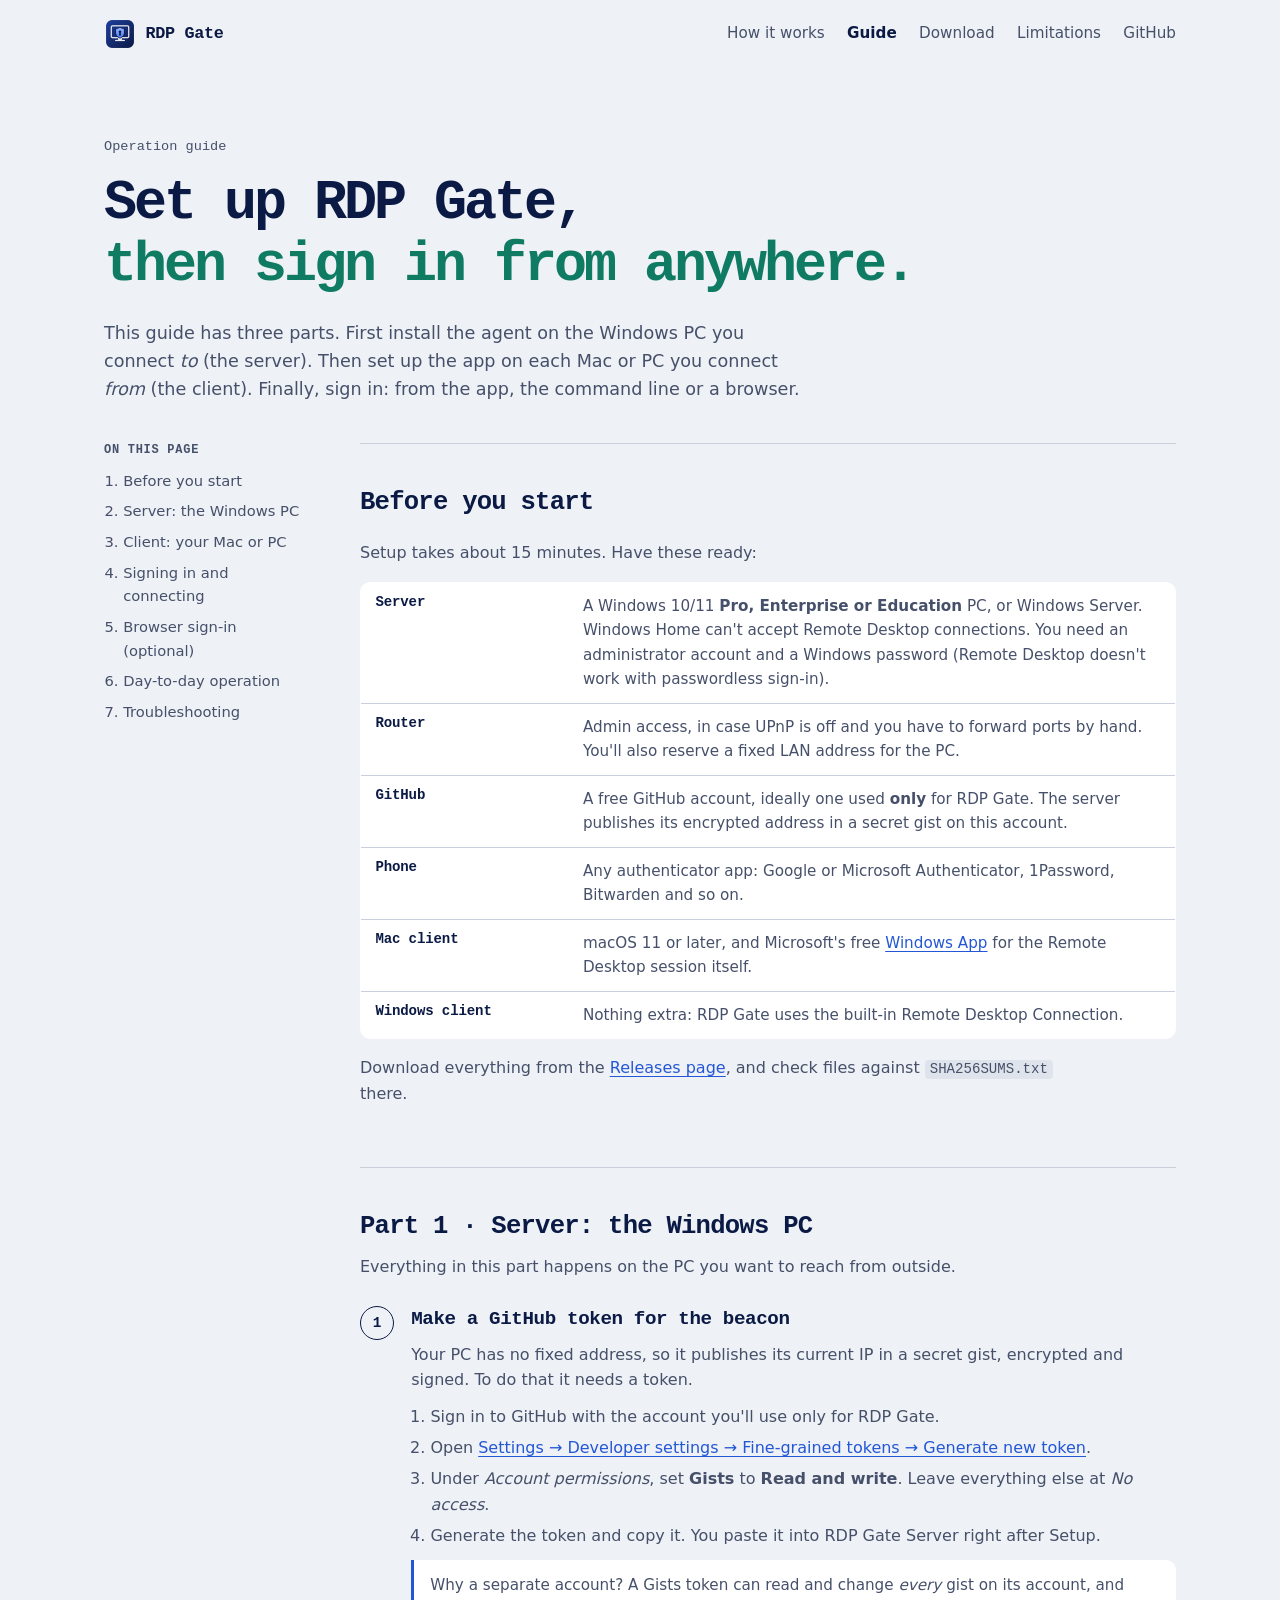
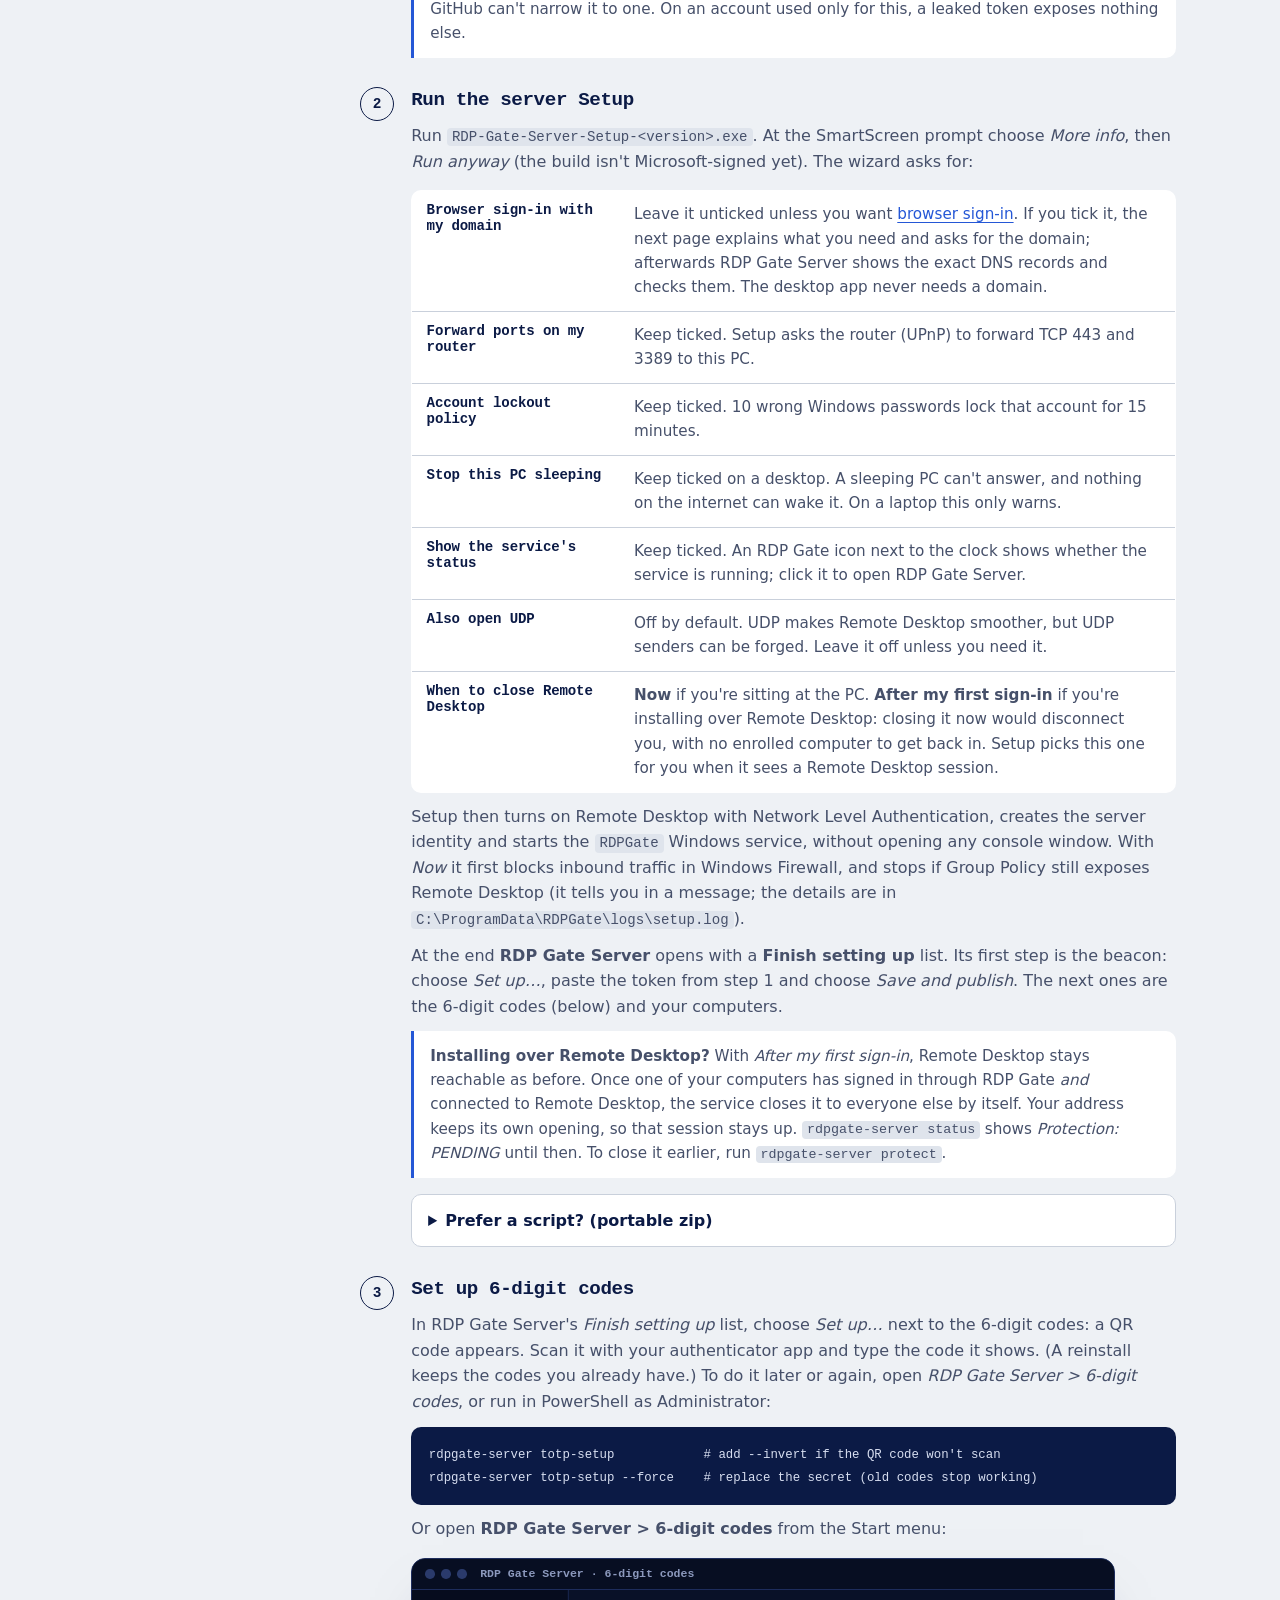
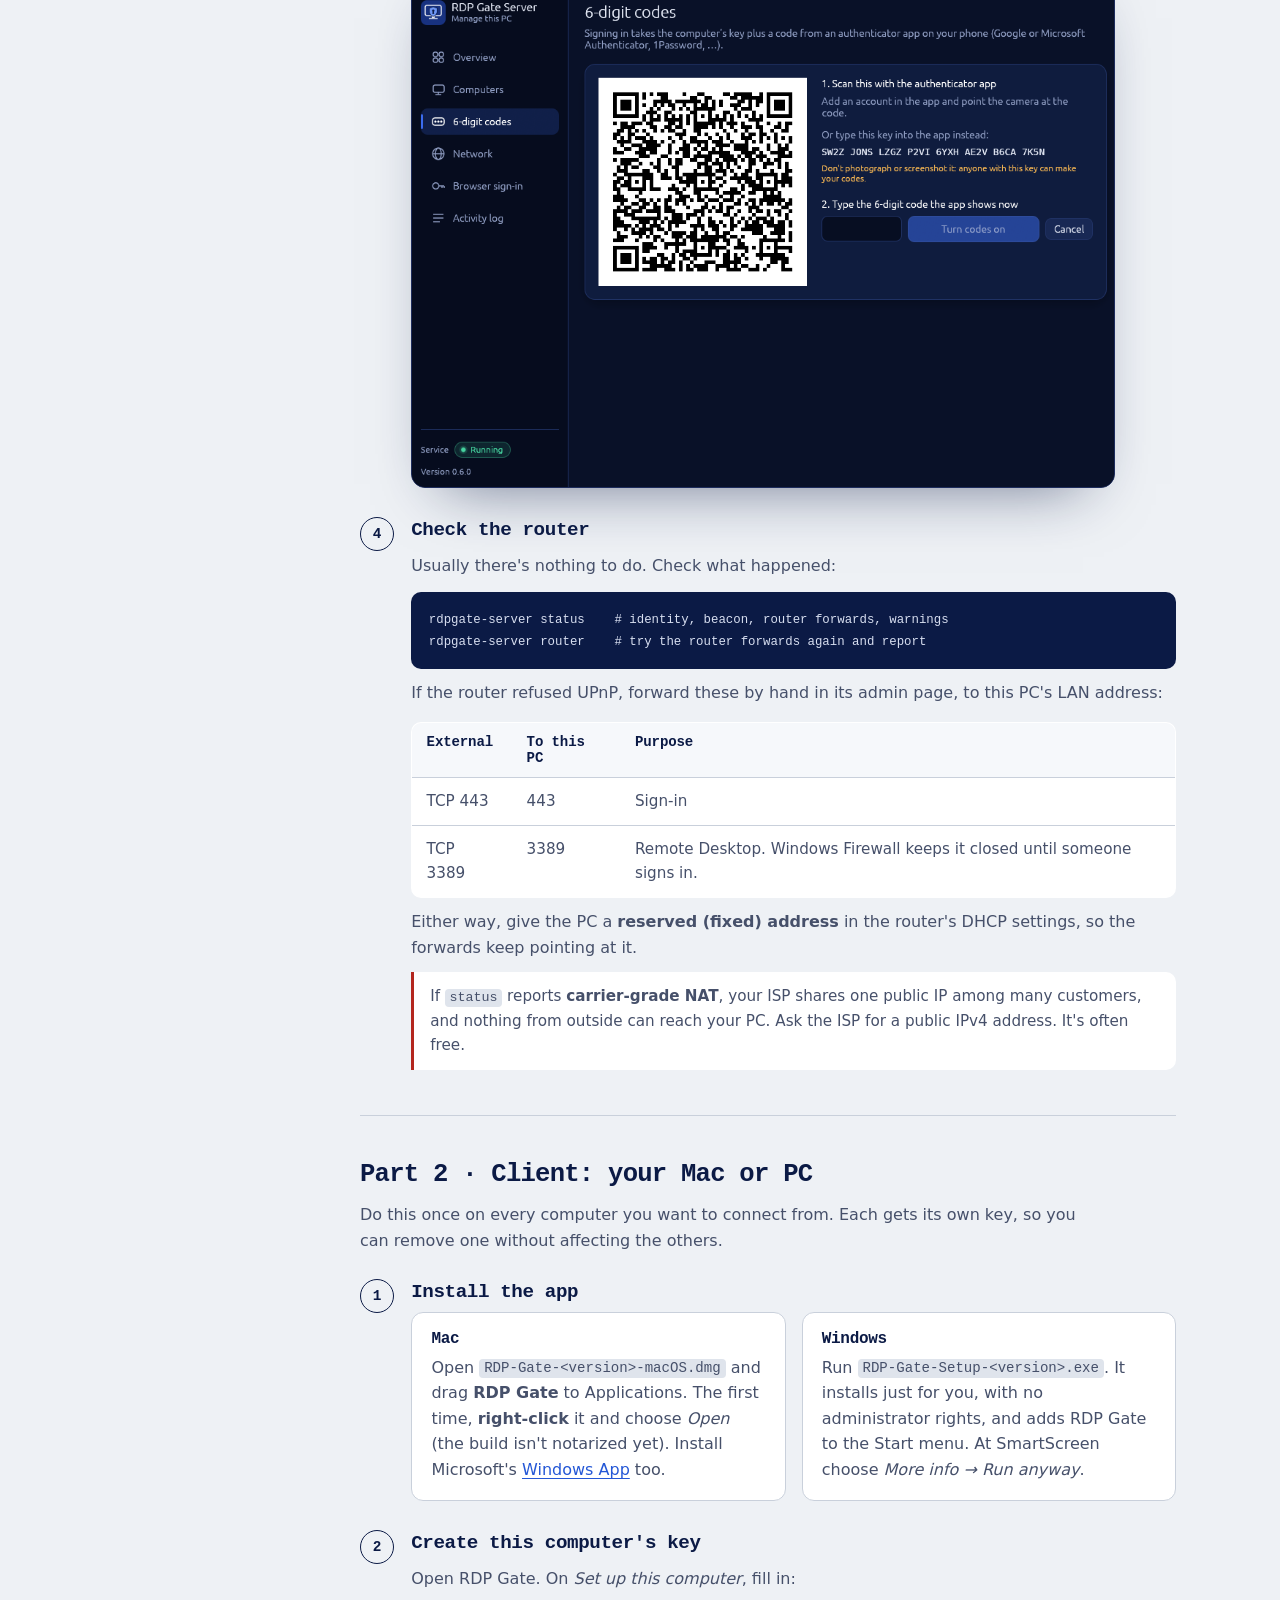
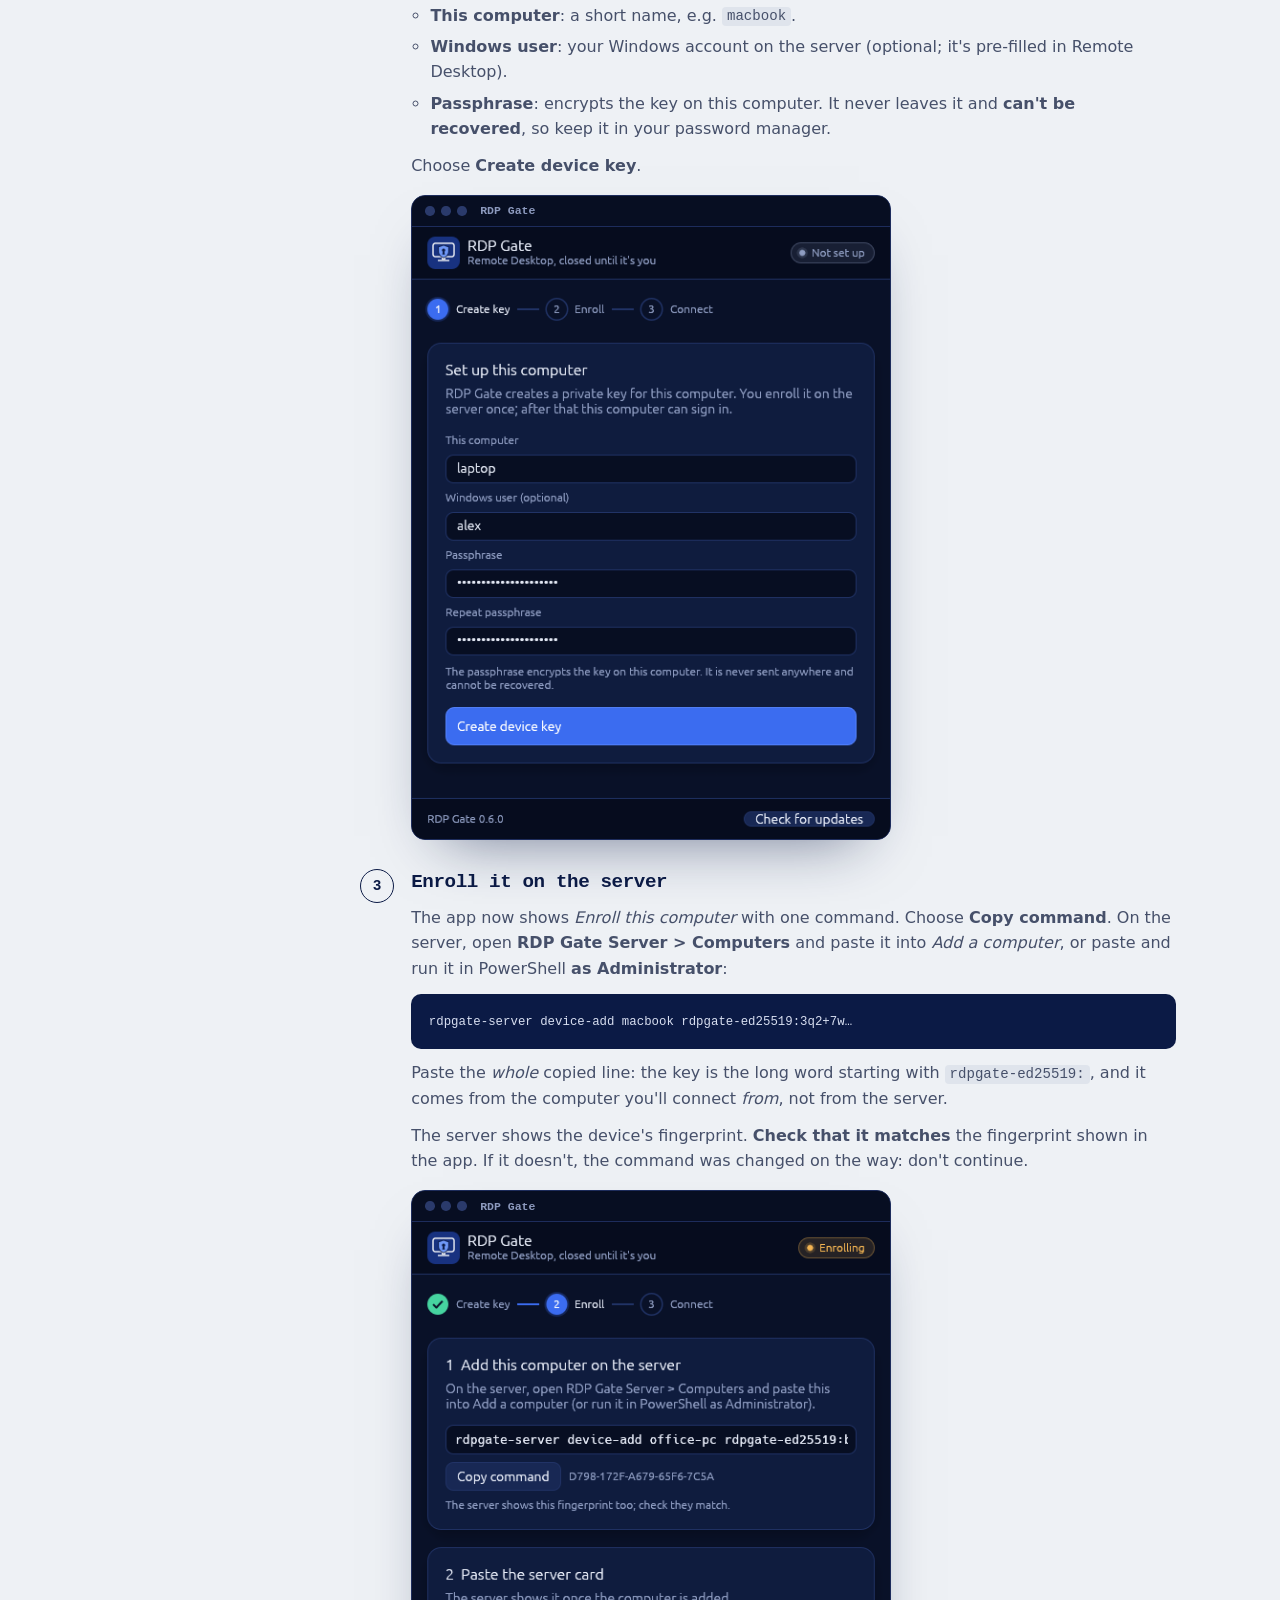
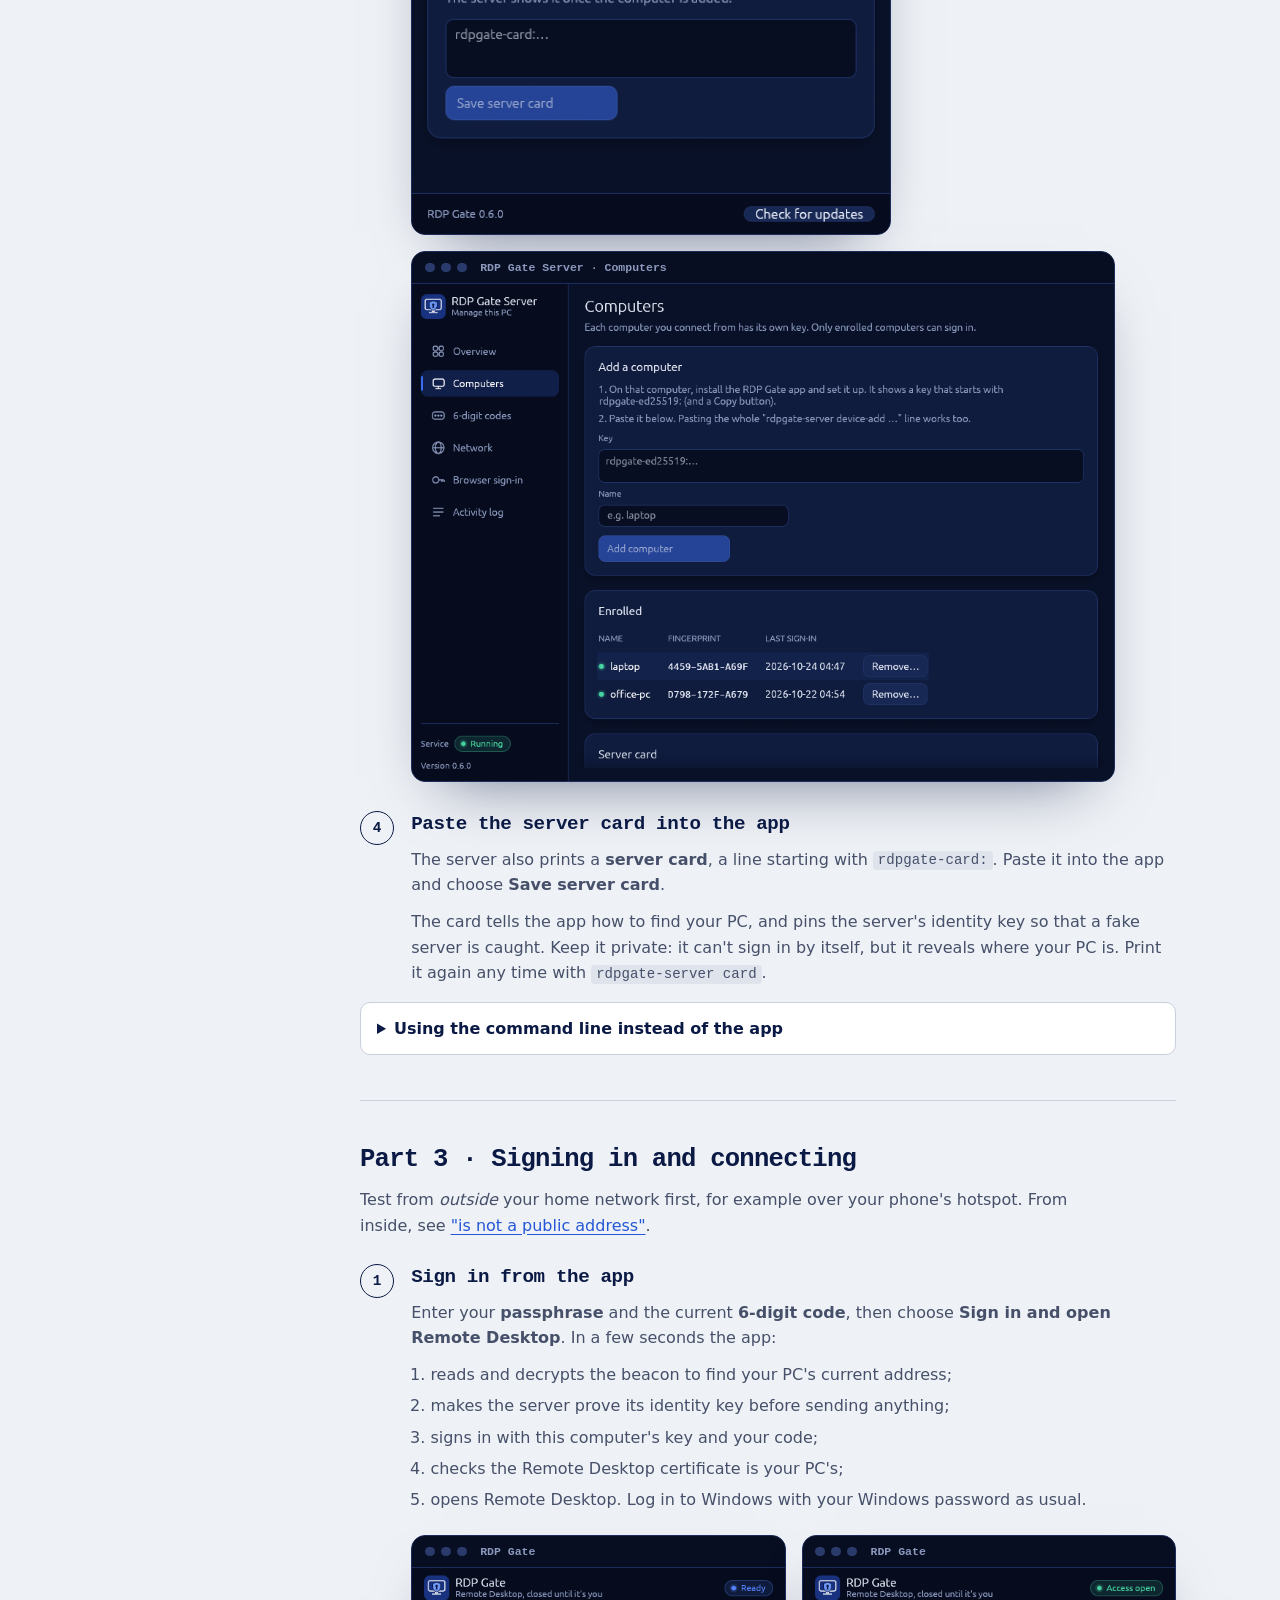
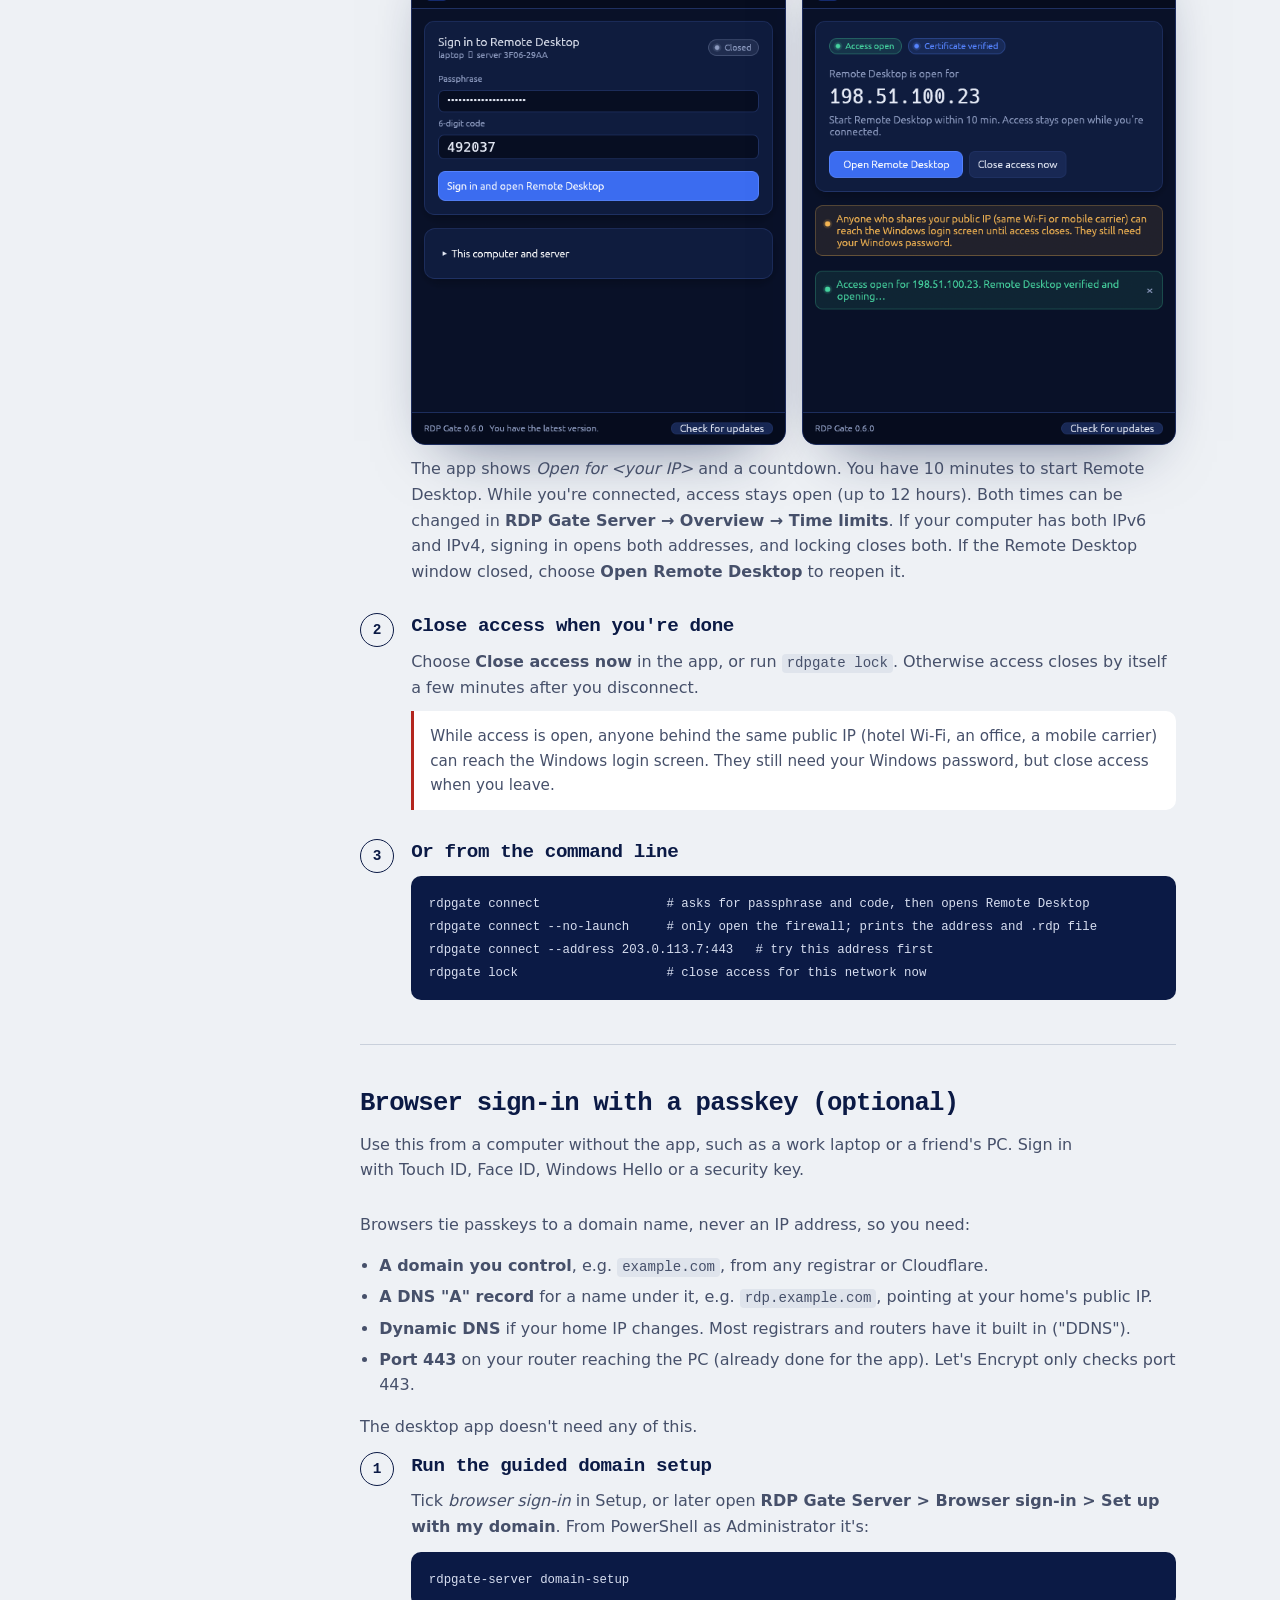
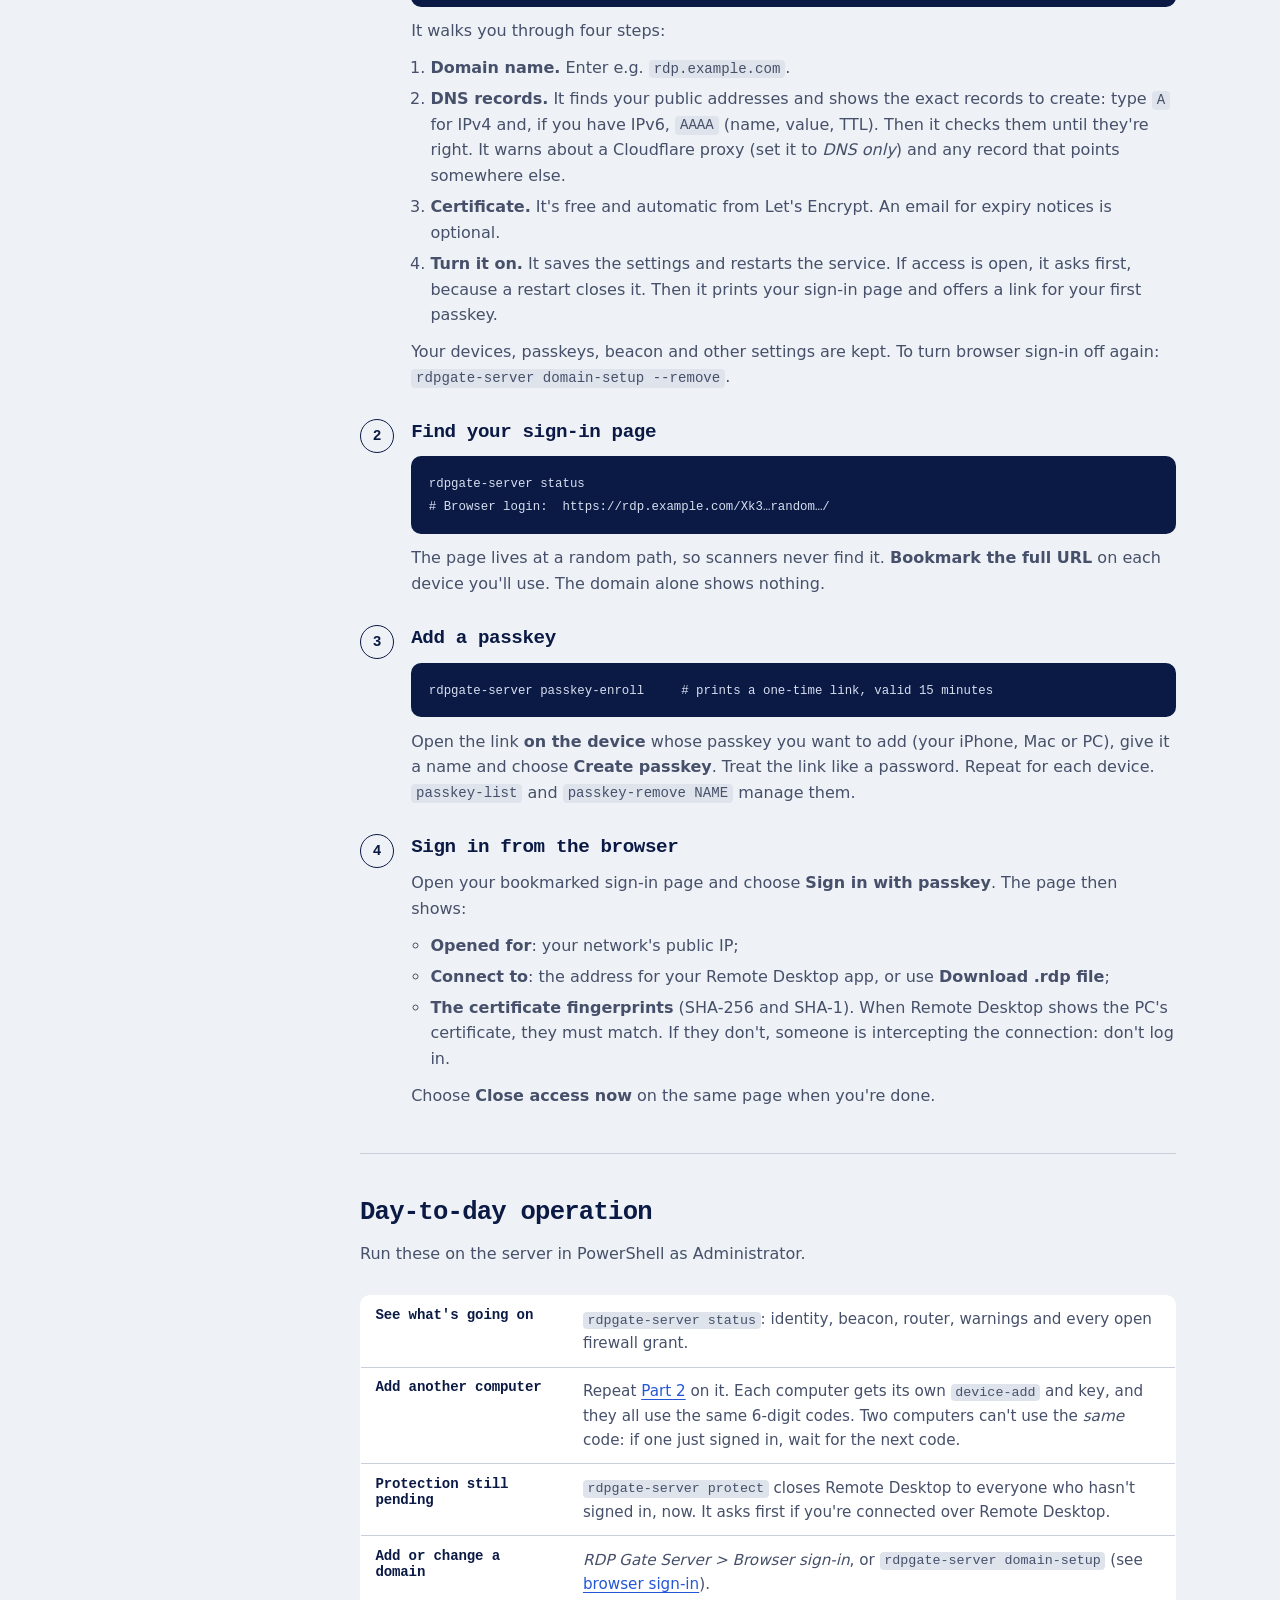
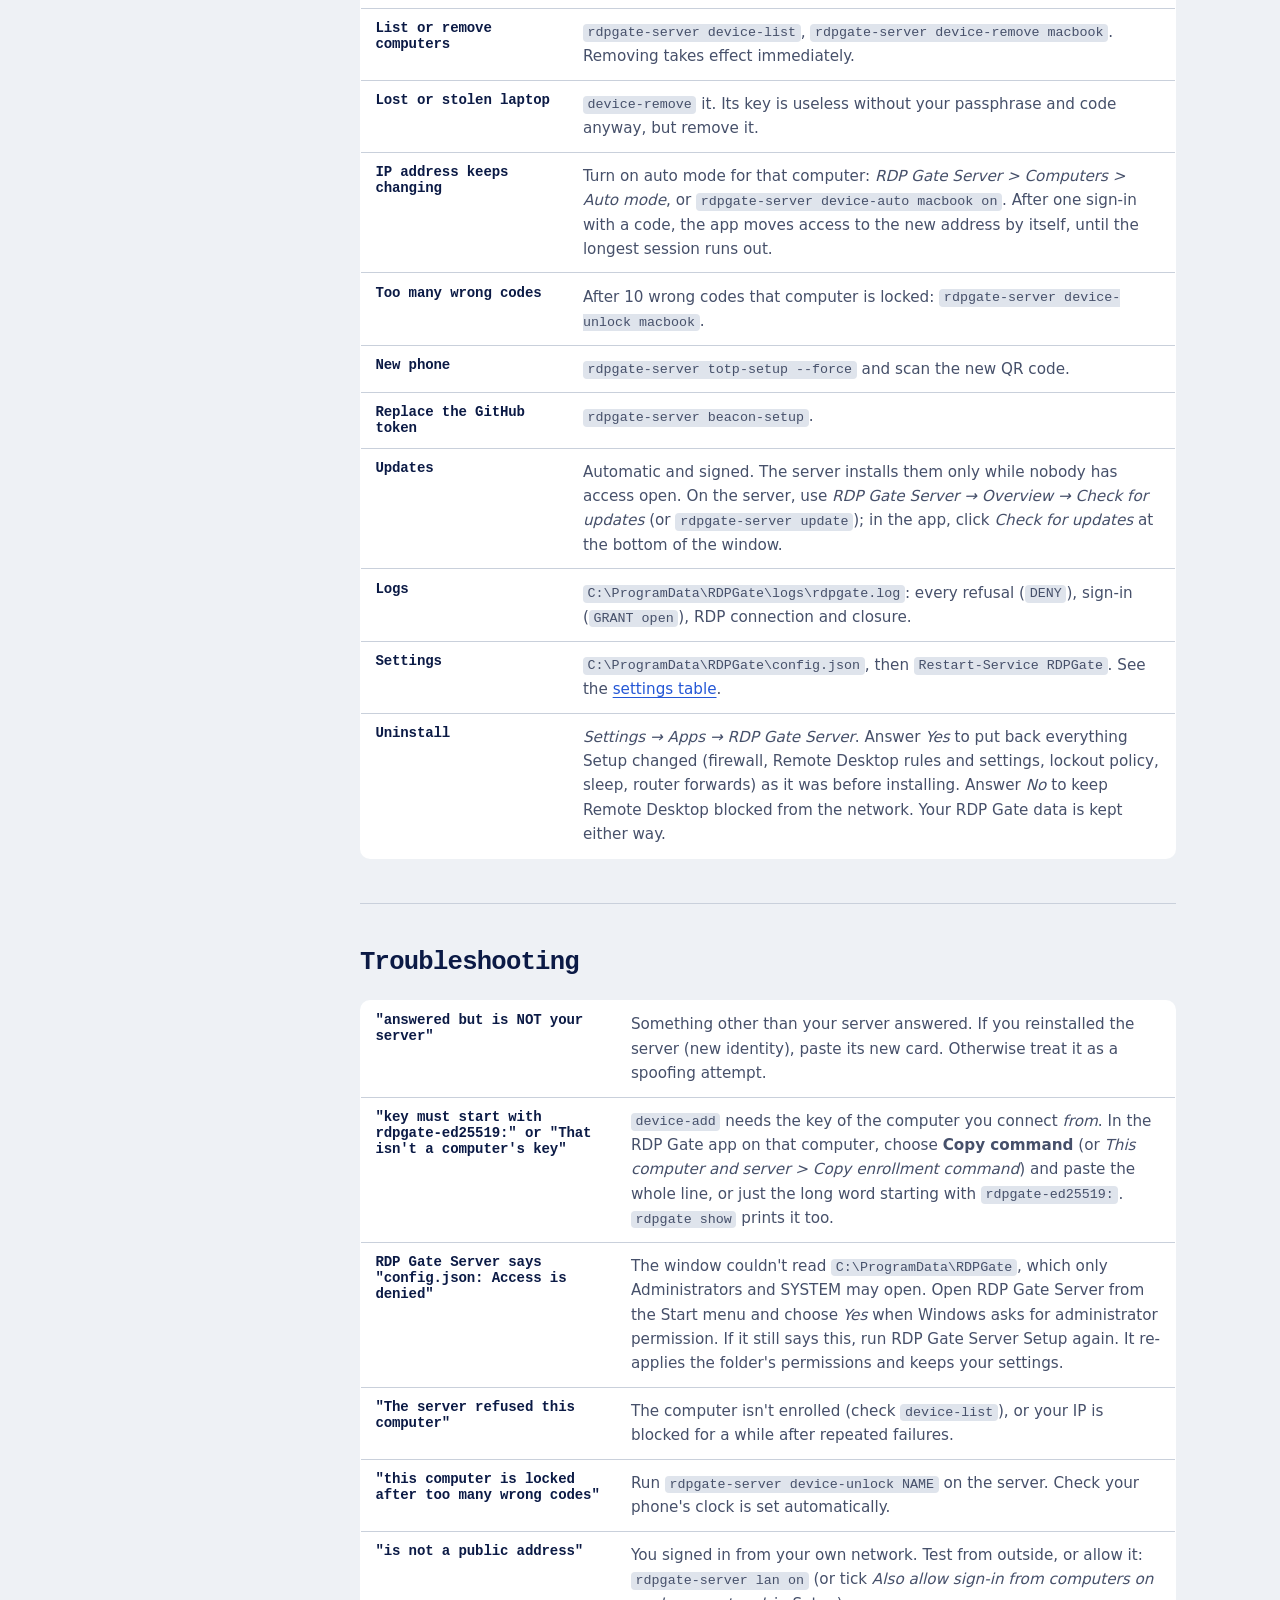
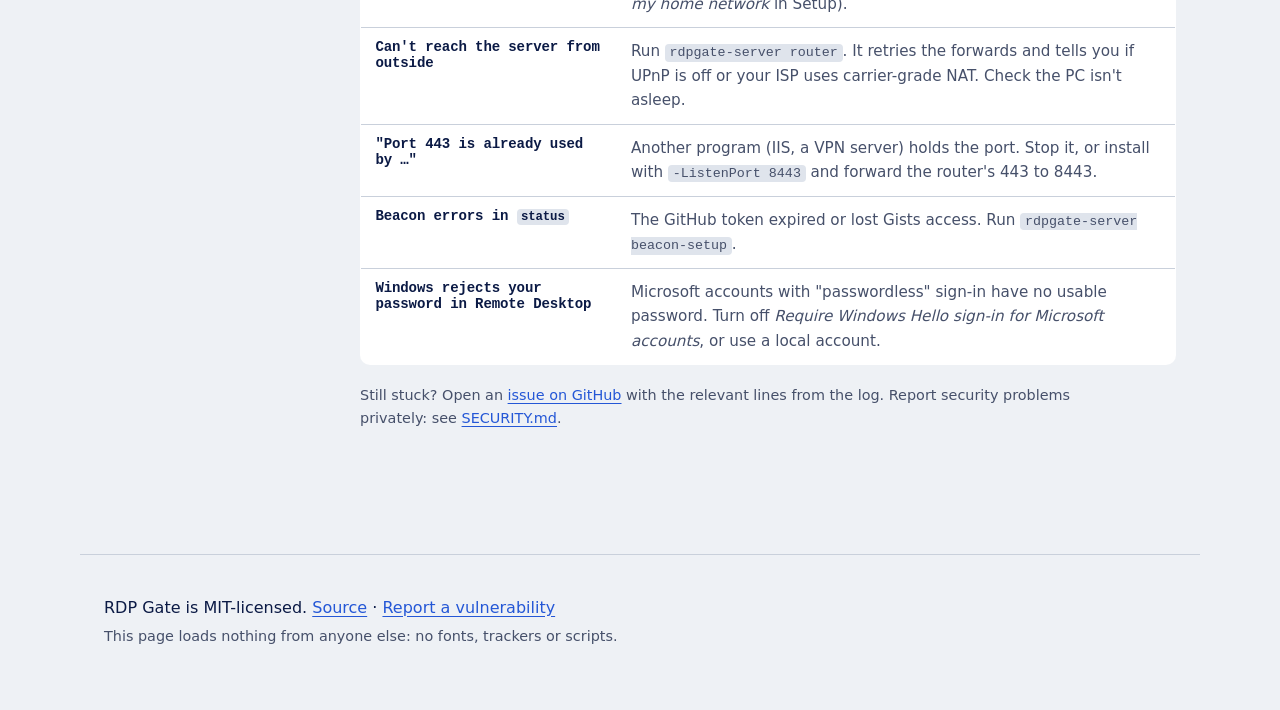
==== docs/guide.html @ 0b17ecdc "Auto mode: access follows a computer's IP changes without a new code Turned on per computer from the" ====
<!doctype html>
<html lang="en">
<head>
<meta charset="utf-8">
<meta name="viewport" content="width=device-width, initial-scale=1">
<title>Operation guide · RDP Gate</title>
<meta name="description" content="Step-by-step guide to RDP Gate: install the server on your Windows PC, set up the Mac or Windows app, and sign in from the app, the command line or a browser.">
<meta name="referrer" content="no-referrer">
<link rel="icon" type="image/png" href="assets/favicon.png">
<link rel="stylesheet" href="site.css">
</head>
<body>

<header class="bar">
  <a class="brand" href="./"><img src="assets/logo.png" alt="" width="32" height="32"><span>RDP Gate</span></a>
  <nav aria-label="Primary">
    <a href="./#how">How it works</a>
    <a href="guide.html" aria-current="page">Guide</a>
    <a href="./#download">Download</a>
    <a href="./#limits">Limitations</a>
    <a href="https://github.com/parthh37/rdpgate">GitHub</a>
  </nav>
</header>

<main class="guide">

<section class="guide-head">
  <p class="kicker">Operation guide</p>
  <h1>Set up RDP Gate,<br><span>then sign in from anywhere.</span></h1>
  <p class="lede">This guide has three parts. First install the agent on the Windows PC you connect <em>to</em> (the server). Then set up the app on each Mac or PC you connect <em>from</em> (the client). Finally, sign in: from the app, the command line or a browser.</p>
</section>

<div class="guide-layout">

<nav class="toc" aria-label="On this page">
  <p>On this page</p>
  <ol>
    <li><a href="#before">Before you start</a></li>
    <li><a href="#server">Server: the Windows PC</a></li>
    <li><a href="#client">Client: your Mac or PC</a></li>
    <li><a href="#access">Signing in and connecting</a></li>
    <li><a href="#browser">Browser sign-in (optional)</a></li>
    <li><a href="#operate">Day-to-day operation</a></li>
    <li><a href="#trouble">Troubleshooting</a></li>
  </ol>
</nav>

<div class="guide-body">

<!-- ================================================================== -->
<section id="before">
  <h2>Before you start</h2>
  <p>Setup takes about 15 minutes. Have these ready:</p>
  <table class="spec">
    <tr><th>Server</th><td>A Windows 10/11 <strong>Pro, Enterprise or Education</strong> PC, or Windows Server. Windows Home can't accept Remote Desktop connections. You need an administrator account and a Windows password (Remote Desktop doesn't work with passwordless sign-in).</td></tr>
    <tr><th>Router</th><td>Admin access, in case UPnP is off and you have to forward ports by hand. You'll also reserve a fixed LAN address for the PC.</td></tr>
    <tr><th>GitHub</th><td>A free GitHub account, ideally one used <strong>only</strong> for RDP Gate. The server publishes its encrypted address in a secret gist on this account.</td></tr>
    <tr><th>Phone</th><td>Any authenticator app: Google or Microsoft Authenticator, 1Password, Bitwarden and so on.</td></tr>
    <tr><th>Mac client</th><td>macOS 11 or later, and Microsoft's free <a href="https://apps.apple.com/app/windows-app/id1295203466">Windows App</a> for the Remote Desktop session itself.</td></tr>
    <tr><th>Windows client</th><td>Nothing extra: RDP Gate uses the built-in Remote Desktop Connection.</td></tr>
  </table>
  <p>Download everything from the <a href="https://github.com/parthh37/rdpgate/releases">Releases page</a>, and check files against <code>SHA256SUMS.txt</code> there.</p>
</section>

<!-- ================================================================== -->
<section id="server">
  <h2>Part 1 · Server: the Windows PC</h2>
  <p class="section-lede">Everything in this part happens on the PC you want to reach from outside.</p>

  <ol class="setup">
    <li id="token">
      <h3>Make a GitHub token for the beacon</h3>
      <p>Your PC has no fixed address, so it publishes its current IP in a secret gist, encrypted and signed. To do that it needs a token.</p>
      <ol class="sub">
        <li>Sign in to GitHub with the account you'll use only for RDP Gate.</li>
        <li>Open <a href="https://github.com/settings/personal-access-tokens/new">Settings → Developer settings → Fine-grained tokens → Generate new token</a>.</li>
        <li>Under <em>Account permissions</em>, set <strong>Gists</strong> to <strong>Read and write</strong>. Leave everything else at <em>No access</em>.</li>
        <li>Generate the token and copy it. You paste it into RDP Gate Server right after Setup.</li>
      </ol>
      <p class="note">Why a separate account? A Gists token can read and change <em>every</em> gist on its account, and GitHub can't narrow it to one. On an account used only for this, a leaked token exposes nothing else.</p>
    </li>

    <li id="install">
      <h3>Run the server Setup</h3>
      <p>Run <code>RDP-Gate-Server-Setup-&lt;version&gt;.exe</code>. At the SmartScreen prompt choose <em>More info</em>, then <em>Run anyway</em> (the build isn't Microsoft-signed yet). The wizard asks for:</p>
      <table class="spec">
        <tr><th>Browser sign-in with my domain</th><td>Leave it unticked unless you want <a href="#browser">browser sign-in</a>. If you tick it, the next page explains what you need and asks for the domain; afterwards RDP Gate Server shows the exact DNS records and checks them. The desktop app never needs a domain.</td></tr>
        <tr><th>Forward ports on my router</th><td>Keep ticked. Setup asks the router (UPnP) to forward TCP 443 and 3389 to this PC.</td></tr>
        <tr><th>Account lockout policy</th><td>Keep ticked. 10 wrong Windows passwords lock that account for 15 minutes.</td></tr>
        <tr><th>Stop this PC sleeping</th><td>Keep ticked on a desktop. A sleeping PC can't answer, and nothing on the internet can wake it. On a laptop this only warns.</td></tr>
        <tr><th>Show the service's status</th><td>Keep ticked. An RDP Gate icon next to the clock shows whether the service is running; click it to open RDP Gate Server.</td></tr>
        <tr><th>Also open UDP</th><td>Off by default. UDP makes Remote Desktop smoother, but UDP senders can be forged. Leave it off unless you need it.</td></tr>
        <tr><th>When to close Remote Desktop</th><td><strong>Now</strong> if you're sitting at the PC. <strong>After my first sign-in</strong> if you're installing over Remote Desktop: closing it now would disconnect you, with no enrolled computer to get back in. Setup picks this one for you when it sees a Remote Desktop session.</td></tr>
      </table>
      <p>Setup then turns on Remote Desktop with Network Level Authentication, creates the server identity and starts the <code>RDPGate</code> Windows service, without opening any console window. With <em>Now</em> it first blocks inbound traffic in Windows Firewall, and stops if Group Policy still exposes Remote Desktop (it tells you in a message; the details are in <code>C:\ProgramData\RDPGate\logs\setup.log</code>).</p>
      <p>At the end <strong>RDP Gate Server</strong> opens with a <strong>Finish setting up</strong> list. Its first step is the beacon: choose <em>Set up…</em>, paste the token from step 1 and choose <em>Save and publish</em>. The next ones are the 6-digit codes (below) and your computers.</p>
      <p class="note"><strong>Installing over Remote Desktop?</strong> With <em>After my first sign-in</em>, Remote Desktop stays reachable as before. Once one of your computers has signed in through RDP Gate <em>and</em> connected to Remote Desktop, the service closes it to everyone else by itself. Your address keeps its own opening, so that session stays up. <code>rdpgate-server status</code> shows <em>Protection: PENDING</em> until then. To close it earlier, run <code>rdpgate-server protect</code>.</p>
      <details class="more">
        <summary>Prefer a script? (portable zip)</summary>
        <p>Unzip <code>RDP-Gate-&lt;version&gt;-Windows-Server.zip</code>, open PowerShell <strong>as Administrator</strong> in that folder and run:</p>
        <pre><code>Set-ExecutionPolicy -Scope Process Bypass
.\install-server.ps1</code></pre>
        <p>Switches: <code>-Protect Now|AfterSignIn</code> (default: <code>AfterSignIn</code> inside a Remote Desktop session, otherwise <code>Now</code>), <code>-DomainSetup</code> or <code>-PublicHost rdp.example.com</code>, <code>-AllowUdp</code>, <code>-Lan On|Off</code>, <code>-SkipLockout</code>, <code>-SkipSleep</code>, <code>-NoBeacon</code>, <code>-NoTotp</code>, <code>-RdpPublicPort 53389</code>, <code>-ListenPort 8443</code>.</p>
      </details>
    </li>

    <li id="totp">
      <h3>Set up 6-digit codes</h3>
      <p>In RDP Gate Server's <em>Finish setting up</em> list, choose <em>Set up…</em> next to the 6-digit codes: a QR code appears. Scan it with your authenticator app and type the code it shows. (A reinstall keeps the codes you already have.) To do it later or again, open <em>RDP Gate Server &gt; 6-digit codes</em>, or run in PowerShell as Administrator:</p>
      <pre><code>rdpgate-server totp-setup            # add --invert if the QR code won't scan
rdpgate-server totp-setup --force    # replace the secret (old codes stop working)</code></pre>
      <p>Or open <strong>RDP Gate Server &gt; 6-digit codes</strong> from the Start menu:</p>
      <figure class="window wide">
        <div class="chrome"><span></span><span></span><span></span><b>RDP Gate Server · 6-digit codes</b></div>
        <a href="assets/screenshots/server-codes.png"><img src="assets/screenshots/server-codes.png" width="960" height="680" loading="lazy" alt="The 6-digit codes page with a sample QR code"></a>
      </figure>
    </li>

    <li id="router">
      <h3>Check the router</h3>
      <p>Usually there's nothing to do. Check what happened:</p>
      <pre><code>rdpgate-server status    # identity, beacon, router forwards, warnings
rdpgate-server router    # try the router forwards again and report</code></pre>
      <p>If the router refused UPnP, forward these by hand in its admin page, to this PC's LAN address:</p>
      <table class="spec ports">
        <tr><th scope="col">External</th><th scope="col">To this PC</th><th scope="col">Purpose</th></tr>
        <tr><td>TCP 443</td><td>443</td><td>Sign-in</td></tr>
        <tr><td>TCP 3389</td><td>3389</td><td>Remote Desktop. Windows Firewall keeps it closed until someone signs in.</td></tr>
      </table>
      <p>Either way, give the PC a <strong>reserved (fixed) address</strong> in the router's DHCP settings, so the forwards keep pointing at it.</p>
      <p class="note warn">If <code>status</code> reports <strong>carrier-grade NAT</strong>, your ISP shares one public IP among many customers, and nothing from outside can reach your PC. Ask the ISP for a public IPv4 address. It's often free.</p>
    </li>
  </ol>
</section>

<!-- ================================================================== -->
<section id="client">
  <h2>Part 2 · Client: your Mac or PC</h2>
  <p class="section-lede">Do this once on every computer you want to connect from. Each gets its own key, so you can remove one without affecting the others.</p>

  <ol class="setup">
    <li id="client-install">
      <h3>Install the app</h3>
      <div class="ways tight">
        <article>
          <h4>Mac</h4>
          <p>Open <code>RDP-Gate-&lt;version&gt;-macOS.dmg</code> and drag <strong>RDP Gate</strong> to Applications. The first time, <strong>right-click</strong> it and choose <em>Open</em> (the build isn't notarized yet). Install Microsoft's <a href="https://apps.apple.com/app/windows-app/id1295203466">Windows App</a> too.</p>
        </article>
        <article>
          <h4>Windows</h4>
          <p>Run <code>RDP-Gate-Setup-&lt;version&gt;.exe</code>. It installs just for you, with no administrator rights, and adds RDP Gate to the Start menu. At SmartScreen choose <em>More info → Run anyway</em>.</p>
        </article>
      </div>
    </li>

    <li id="device-key">
      <h3>Create this computer's key</h3>
      <p>Open RDP Gate. On <em>Set up this computer</em>, fill in:</p>
      <ul class="plain">
        <li><strong>This computer</strong>: a short name, e.g. <code>macbook</code>.</li>
        <li><strong>Windows user</strong>: your Windows account on the server (optional; it's pre-filled in Remote Desktop).</li>
        <li><strong>Passphrase</strong>: encrypts the key on this computer. It never leaves it and <strong>can't be recovered</strong>, so keep it in your password manager.</li>
      </ul>
      <p>Choose <strong>Create device key</strong>.</p>
      <figure class="window">
        <div class="chrome"><span></span><span></span><span></span><b>RDP Gate</b></div>
        <a href="assets/screenshots/app-setup.png"><img src="assets/screenshots/app-setup.png" width="500" height="640" loading="lazy" alt="The Set up this computer screen of the RDP Gate app"></a>
      </figure>
    </li>

    <li id="enroll">
      <h3>Enroll it on the server</h3>
      <p>The app now shows <em>Enroll this computer</em> with one command. Choose <strong>Copy command</strong>. On the server, open <strong>RDP Gate Server &gt; Computers</strong> and paste it into <em>Add a computer</em>, or paste and run it in PowerShell <strong>as Administrator</strong>:</p>
      <pre><code>rdpgate-server device-add macbook rdpgate-ed25519:3q2+7w…</code></pre>
      <p>Paste the <em>whole</em> copied line: the key is the long word starting with <code>rdpgate-ed25519:</code>, and it comes from the computer you'll connect <em>from</em>, not from the server.</p>
      <p>The server shows the device's fingerprint. <strong>Check that it matches</strong> the fingerprint shown in the app. If it doesn't, the command was changed on the way: don't continue.</p>
      <figure class="window">
        <div class="chrome"><span></span><span></span><span></span><b>RDP Gate</b></div>
        <a href="assets/screenshots/app-enroll.png"><img src="assets/screenshots/app-enroll.png" width="500" height="640" loading="lazy" alt="The Enroll this computer screen, with the command to copy and its fingerprint"></a>
      </figure>
      <figure class="window wide">
        <div class="chrome"><span></span><span></span><span></span><b>RDP Gate Server · Computers</b></div>
        <a href="assets/screenshots/server-computers.png"><img src="assets/screenshots/server-computers.png" width="960" height="680" loading="lazy" alt="The Computers page of RDP Gate Server, where you paste the key to add a computer"></a>
      </figure>
    </li>

    <li id="card">
      <h3>Paste the server card into the app</h3>
      <p>The server also prints a <strong>server card</strong>, a line starting with <code>rdpgate-card:</code>. Paste it into the app and choose <strong>Save server card</strong>.</p>
      <p>The card tells the app how to find your PC, and pins the server's identity key so that a fake server is caught. Keep it private: it can't sign in by itself, but it reveals where your PC is. Print it again any time with <code>rdpgate-server card</code>.</p>
    </li>
  </ol>

  <details class="more">
    <summary>Using the command line instead of the app</summary>
    <p>The <code>rdpgate</code> tool does the same steps:</p>
    <pre><code>rdpgate init --name macbook --username you     # prints the device-add command
rdpgate card rdpgate-card:…                     # after running device-add on the server
rdpgate show                                    # fingerprints, pinned server, enroll command</code></pre>
  </details>
</section>

<!-- ================================================================== -->
<section id="access">
  <h2>Part 3 · Signing in and connecting</h2>
  <p class="section-lede">Test from <em>outside</em> your home network first, for example over your phone's hotspot. From inside, see <a href="#trouble">"is not a public address"</a>.</p>

  <ol class="setup">
    <li id="connect-app">
      <h3>Sign in from the app</h3>
      <p>Enter your <strong>passphrase</strong> and the current <strong>6-digit code</strong>, then choose <strong>Sign in and open Remote Desktop</strong>. In a few seconds the app:</p>
      <ol class="sub">
        <li>reads and decrypts the beacon to find your PC's current address;</li>
        <li>makes the server prove its identity key before sending anything;</li>
        <li>signs in with this computer's key and your code;</li>
        <li>checks the Remote Desktop certificate is your PC's;</li>
        <li>opens Remote Desktop. Log in to Windows with your Windows password as usual.</li>
      </ol>
      <div class="ways tight">
        <figure class="window">
          <div class="chrome"><span></span><span></span><span></span><b>RDP Gate</b></div>
          <a href="assets/screenshots/app-signin.png"><img src="assets/screenshots/app-signin.png" width="500" height="640" loading="lazy" alt="Signing in with passphrase and 6-digit code"></a>
        </figure>
        <figure class="window">
          <div class="chrome"><span></span><span></span><span></span><b>RDP Gate</b></div>
          <a href="assets/screenshots/app-open.png"><img src="assets/screenshots/app-open.png" width="500" height="640" loading="lazy" alt="Access open for one IP address, certificate verified"></a>
        </figure>
      </div>
      <p>The app shows <em>Open for &lt;your IP&gt;</em> and a countdown. You have 10 minutes to start Remote Desktop. While you're connected, access stays open (up to 12 hours). Both times can be changed in <strong>RDP Gate Server → Overview → Time limits</strong>. If your computer has both IPv6 and IPv4, signing in opens both addresses, and locking closes both. If the Remote Desktop window closed, choose <strong>Open Remote Desktop</strong> to reopen it.</p>
    </li>

    <li id="close">
      <h3>Close access when you're done</h3>
      <p>Choose <strong>Close access now</strong> in the app, or run <code>rdpgate lock</code>. Otherwise access closes by itself a few minutes after you disconnect.</p>
      <p class="note warn">While access is open, anyone behind the same public IP (hotel Wi-Fi, an office, a mobile carrier) can reach the Windows login screen. They still need your Windows password, but close access when you leave.</p>
    </li>

    <li id="connect-cli">
      <h3>Or from the command line</h3>
      <pre><code>rdpgate connect                 # asks for passphrase and code, then opens Remote Desktop
rdpgate connect --no-launch     # only open the firewall; prints the address and .rdp file
rdpgate connect --address 203.0.113.7:443   # try this address first
rdpgate lock                    # close access for this network now</code></pre>
    </li>
  </ol>
</section>

<!-- ================================================================== -->
<section id="browser">
  <h2>Browser sign-in with a passkey (optional)</h2>
  <p class="section-lede">Use this from a computer without the app, such as a work laptop or a friend's PC. Sign in with Touch ID, Face ID, Windows Hello or a security key.</p>
  <p>Browsers tie passkeys to a domain name, never an IP address, so you need:</p>
  <ul class="plain">
    <li><strong>A domain you control</strong>, e.g. <code>example.com</code>, from any registrar or Cloudflare.</li>
    <li><strong>A DNS "A" record</strong> for a name under it, e.g. <code>rdp.example.com</code>, pointing at your home's public IP.</li>
    <li><strong>Dynamic DNS</strong> if your home IP changes. Most registrars and routers have it built in ("DDNS").</li>
    <li><strong>Port 443</strong> on your router reaching the PC (already done for the app). Let's Encrypt only checks port 443.</li>
  </ul>
  <p>The desktop app doesn't need any of this.</p>

  <ol class="setup">
    <li>
      <h3>Run the guided domain setup</h3>
      <p>Tick <em>browser sign-in</em> in Setup, or later open <strong>RDP Gate Server &gt; Browser sign-in &gt; Set up with my domain</strong>. From PowerShell as Administrator it's:</p>
      <pre><code>rdpgate-server domain-setup</code></pre>
      <p>It walks you through four steps:</p>
      <ol class="plain">
        <li><strong>Domain name.</strong> Enter e.g. <code>rdp.example.com</code>.</li>
        <li><strong>DNS records.</strong> It finds your public addresses and shows the exact records to create: type <code>A</code> for IPv4 and, if you have IPv6, <code>AAAA</code> (name, value, TTL). Then it checks them until they're right. It warns about a Cloudflare proxy (set it to <em>DNS only</em>) and any record that points somewhere else.</li>
        <li><strong>Certificate.</strong> It's free and automatic from Let's Encrypt. An email for expiry notices is optional.</li>
        <li><strong>Turn it on.</strong> It saves the settings and restarts the service. If access is open, it asks first, because a restart closes it. Then it prints your sign-in page and offers a link for your first passkey.</li>
      </ol>
      <p>Your devices, passkeys, beacon and other settings are kept. To turn browser sign-in off again: <code>rdpgate-server domain-setup --remove</code>.</p>
    </li>
    <li>
      <h3>Find your sign-in page</h3>
      <pre><code>rdpgate-server status
# Browser login:  https://rdp.example.com/Xk3…random…/</code></pre>
      <p>The page lives at a random path, so scanners never find it. <strong>Bookmark the full URL</strong> on each device you'll use. The domain alone shows nothing.</p>
    </li>
    <li>
      <h3>Add a passkey</h3>
      <pre><code>rdpgate-server passkey-enroll     # prints a one-time link, valid 15 minutes</code></pre>
      <p>Open the link <strong>on the device</strong> whose passkey you want to add (your iPhone, Mac or PC), give it a name and choose <strong>Create passkey</strong>. Treat the link like a password. Repeat for each device. <code>passkey-list</code> and <code>passkey-remove NAME</code> manage them.</p>
    </li>
    <li>
      <h3>Sign in from the browser</h3>
      <p>Open your bookmarked sign-in page and choose <strong>Sign in with passkey</strong>. The page then shows:</p>
      <ul class="plain">
        <li><strong>Opened for</strong>: your network's public IP;</li>
        <li><strong>Connect to</strong>: the address for your Remote Desktop app, or use <strong>Download .rdp file</strong>;</li>
        <li><strong>The certificate fingerprints</strong> (SHA-256 and SHA-1). When Remote Desktop shows the PC's certificate, they must match. If they don't, someone is intercepting the connection: don't log in.</li>
      </ul>
      <p>Choose <strong>Close access now</strong> on the same page when you're done.</p>
    </li>
  </ol>
</section>

<!-- ================================================================== -->
<section id="operate">
  <h2>Day-to-day operation</h2>
  <p class="section-lede">Run these on the server in PowerShell as Administrator.</p>
  <table class="spec cmds">
    <tr><th>See what's going on</th><td><code>rdpgate-server status</code>: identity, beacon, router, warnings and every open firewall grant.</td></tr>
    <tr><th>Add another computer</th><td>Repeat <a href="#client">Part 2</a> on it. Each computer gets its own <code>device-add</code> and key, and they all use the same 6-digit codes. Two computers can't use the <em>same</em> code: if one just signed in, wait for the next code.</td></tr>
    <tr><th>Protection still pending</th><td><code>rdpgate-server protect</code> closes Remote Desktop to everyone who hasn't signed in, now. It asks first if you're connected over Remote Desktop.</td></tr>
    <tr><th>Add or change a domain</th><td><em>RDP Gate Server &gt; Browser sign-in</em>, or <code>rdpgate-server domain-setup</code> (see <a href="#browser">browser sign-in</a>).</td></tr>
    <tr><th>List or remove computers</th><td><code>rdpgate-server device-list</code>, <code>rdpgate-server device-remove macbook</code>. Removing takes effect immediately.</td></tr>
    <tr><th>Lost or stolen laptop</th><td><code>device-remove</code> it. Its key is useless without your passphrase and code anyway, but remove it.</td></tr>
    <tr><th>IP address keeps changing</th><td>Turn on auto mode for that computer: <em>RDP Gate Server &gt; Computers &gt; Auto mode</em>, or <code>rdpgate-server device-auto macbook on</code>. After one sign-in with a code, the app moves access to the new address by itself, until the longest session runs out.</td></tr>
    <tr><th>Too many wrong codes</th><td>After 10 wrong codes that computer is locked: <code>rdpgate-server device-unlock macbook</code>.</td></tr>
    <tr><th>New phone</th><td><code>rdpgate-server totp-setup --force</code> and scan the new QR code.</td></tr>
    <tr><th>Replace the GitHub token</th><td><code>rdpgate-server beacon-setup</code>.</td></tr>
    <tr><th>Updates</th><td>Automatic and signed. The server installs them only while nobody has access open. On the server, use <em>RDP Gate Server → Overview → Check for updates</em> (or <code>rdpgate-server update</code>); in the app, click <em>Check for updates</em> at the bottom of the window.</td></tr>
    <tr><th>Logs</th><td><code>C:\ProgramData\RDPGate\logs\rdpgate.log</code>: every refusal (<code>DENY</code>), sign-in (<code>GRANT open</code>), RDP connection and closure.</td></tr>
    <tr><th>Settings</th><td><code>C:\ProgramData\RDPGate\config.json</code>, then <code>Restart-Service RDPGate</code>. See the <a href="https://github.com/parthh37/rdpgate#administration">settings table</a>.</td></tr>
    <tr><th>Uninstall</th><td><em>Settings → Apps → RDP Gate Server</em>. Answer <em>Yes</em> to put back everything Setup changed (firewall, Remote Desktop rules and settings, lockout policy, sleep, router forwards) as it was before installing. Answer <em>No</em> to keep Remote Desktop blocked from the network. Your RDP Gate data is kept either way.</td></tr>
  </table>
</section>

<!-- ================================================================== -->
<section id="trouble">
  <h2>Troubleshooting</h2>
  <table class="spec trouble">
    <tr><th>"answered but is NOT your server"</th><td>Something other than your server answered. If you reinstalled the server (new identity), paste its new card. Otherwise treat it as a spoofing attempt.</td></tr>
    <tr><th>"key must start with rdpgate-ed25519:" or "That isn't a computer's key"</th><td><code>device-add</code> needs the key of the computer you connect <em>from</em>. In the RDP Gate app on that computer, choose <strong>Copy command</strong> (or <em>This computer and server &gt; Copy enrollment command</em>) and paste the whole line, or just the long word starting with <code>rdpgate-ed25519:</code>. <code>rdpgate show</code> prints it too.</td></tr>
    <tr><th>RDP Gate Server says "config.json: Access is denied"</th><td>The window couldn't read <code>C:\ProgramData\RDPGate</code>, which only Administrators and SYSTEM may open. Open RDP Gate Server from the Start menu and choose <em>Yes</em> when Windows asks for administrator permission. If it still says this, run RDP Gate Server Setup again. It re-applies the folder's permissions and keeps your settings.</td></tr>
    <tr><th>"The server refused this computer"</th><td>The computer isn't enrolled (check <code>device-list</code>), or your IP is blocked for a while after repeated failures.</td></tr>
    <tr><th>"this computer is locked after too many wrong codes"</th><td>Run <code>rdpgate-server device-unlock NAME</code> on the server. Check your phone's clock is set automatically.</td></tr>
    <tr><th>"is not a public address"</th><td>You signed in from your own network. Test from outside, or allow it: <code>rdpgate-server lan on</code> (or tick <em>Also allow sign-in from computers on my home network</em> in Setup).</td></tr>
    <tr><th>Can't reach the server from outside</th><td>Run <code>rdpgate-server router</code>. It retries the forwards and tells you if UPnP is off or your ISP uses carrier-grade NAT. Check the PC isn't asleep.</td></tr>
    <tr><th>"Port 443 is already used by …"</th><td>Another program (IIS, a VPN server) holds the port. Stop it, or install with <code>-ListenPort 8443</code> and forward the router's 443 to 8443.</td></tr>
    <tr><th>Beacon errors in <code>status</code></th><td>The GitHub token expired or lost Gists access. Run <code>rdpgate-server beacon-setup</code>.</td></tr>
    <tr><th>Windows rejects your password in Remote Desktop</th><td>Microsoft accounts with "passwordless" sign-in have no usable password. Turn off <em>Require Windows Hello sign-in for Microsoft accounts</em>, or use a local account.</td></tr>
  </table>
  <p class="fine">Still stuck? Open an <a href="https://github.com/parthh37/rdpgate/issues">issue on GitHub</a> with the relevant lines from the log. Report security problems privately: see <a href="https://github.com/parthh37/rdpgate/blob/main/SECURITY.md">SECURITY.md</a>.</p>
</section>

</div>
</div>

</main>

<footer class="foot">
  <p>RDP Gate is MIT-licensed. <a href="https://github.com/parthh37/rdpgate">Source</a> · <a href="https://github.com/parthh37/rdpgate/blob/main/SECURITY.md">Report a vulnerability</a></p>
  <p class="fine">This page loads nothing from anyone else: no fonts, trackers or scripts.</p>
</footer>

</body>
</html>
---- docs/site.css ----
/* RDP Gate site. No external fonts: system monospace is the display face,
   because the product lives in consoles and firewall rule tables. */
:root {
  --paper: #eef1f5;
  --ink: #0b1a45;
  --ink-soft: #46506a;
  --action: #2457d6;
  --allow: #0f7b63;
  --deny: #b3261e;
  --rule: #c9d0db;
  --panel: #0b1a45;
  --panel-text: #d7def0;

  --mono: ui-monospace, "SF Mono", "Cascadia Mono", "Cascadia Code", Menlo, Consolas, monospace;
  --sans: system-ui, -apple-system, "Segoe UI Variable Text", "Segoe UI", Roboto, sans-serif;

  --step-0: 1rem;
  --step-1: 1.2rem;
  --step-2: 1.6rem;
  --step-3: clamp(2.1rem, 4.3vw, 3.45rem);
  --max: 1120px;
}

* { box-sizing: border-box; }
html { scroll-behavior: smooth; }
body {
  margin: 0;
  background: var(--paper);
  color: var(--ink);
  font: 400 var(--step-0)/1.6 var(--sans);
  -webkit-font-smoothing: antialiased;
}
a { color: var(--action); text-underline-offset: 3px; }
a:focus-visible, .btn:focus-visible, summary:focus-visible, .card:focus-visible {
  outline: 3px solid var(--action);
  outline-offset: 3px;
  border-radius: 6px;
}
code, pre { font-family: var(--mono); font-size: .88em; }
:not(pre) > code { background: #dfe4ec; padding: .1em .35em; border-radius: 4px; }

h1, h2, h3 { font-family: var(--mono); letter-spacing: -0.03em; line-height: 1.12; margin: 0; }
h2 { font-size: var(--step-2); font-weight: 700; margin-bottom: 1.4rem; }
h3 { font-size: var(--step-1); font-weight: 700; margin-bottom: .5rem; letter-spacing: -0.02em; }

main > section { max-width: var(--max); margin: 0 auto; padding: 4.5rem 1.5rem; }
main > section.band { border-top: 1px solid var(--rule); }

/* ---- top bar ---------------------------------------------------------- */
.bar {
  max-width: var(--max);
  margin: 0 auto;
  padding: 1.1rem 1.5rem;
  display: flex;
  align-items: center;
  justify-content: space-between;
  gap: 1rem;
}
.brand { display: flex; align-items: center; gap: .6rem; color: var(--ink); text-decoration: none; font: 700 1.05rem var(--mono); letter-spacing: -0.02em; }
.bar nav { display: flex; gap: 1.4rem; flex-wrap: wrap; }
.bar nav a { color: var(--ink-soft); text-decoration: none; font-size: .95rem; }
.bar nav a:hover { color: var(--ink); }

/* ---- hero ------------------------------------------------------------- */
.hero {
  display: grid;
  grid-template-columns: minmax(0, 1.08fr) minmax(0, 1fr);
  gap: 3rem;
  align-items: center;
  padding-top: 3rem !important;
}
.kicker { font: 500 .85rem var(--mono); color: var(--ink-soft); margin: 0 0 1.2rem; }
h1 { font-size: var(--step-3); font-weight: 800; letter-spacing: -0.055em; }
h1 span { color: var(--allow); }
.lede { font-size: 1.1rem; color: var(--ink-soft); max-width: 34rem; margin: 1.4rem 0 2rem; }
.actions { display: flex; gap: .8rem; flex-wrap: wrap; }
.btn {
  display: inline-block;
  padding: .75rem 1.2rem;
  border-radius: 8px;
  border: 1px solid var(--rule);
  color: var(--ink);
  text-decoration: none;
  font-weight: 600;
  background: #fff;
}
.btn:hover { border-color: var(--ink-soft); }
.btn.primary { background: var(--action); border-color: var(--action); color: #fff; }
.btn.primary:hover { background: #1b47b8; }

/* ---- signature: the live log ----------------------------------------- */
.console {
  margin: 0;
  background: var(--panel);
  color: var(--panel-text);
  border-radius: 14px;
  padding: 1.1rem 1.2rem 1.2rem;
  box-shadow: 0 24px 60px -30px rgba(11, 26, 69, .55);
  overflow: hidden;
}
.console figcaption {
  font: 500 .75rem var(--mono);
  color: #8c99bd;
  display: flex;
  align-items: center;
  gap: .55rem;
  padding-bottom: .8rem;
  border-bottom: 1px solid #22325f;
  margin-bottom: .8rem;
  overflow-wrap: anywhere;
}
.dot { width: .55rem; height: .55rem; border-radius: 50%; background: var(--allow); box-shadow: 0 0 0 3px rgba(15, 123, 99, .25); flex: none; }
.log { list-style: none; margin: 0; padding: 0; font: .8rem/1.75 var(--mono); }
.log li { white-space: pre-wrap; overflow-wrap: anywhere; opacity: 0; animation: line .35s ease-out forwards; }
.log li:nth-child(1) { animation-delay: .2s; }
.log li:nth-child(2) { animation-delay: .7s; }
.log li:nth-child(3) { animation-delay: 1.2s; }
.log li:nth-child(4) { animation-delay: 2.1s; }
.log li:nth-child(5) { animation-delay: 2.7s; }
.log li:nth-child(6) { animation-delay: 3.5s; }
.log time { color: #6f7ca3; }
.log b { font-weight: 700; }
.log .deny { color: #ff8f86; }
.log .ok { color: #5fe0b6; }
.log .quiet { color: #8c99bd; }
.console-note { margin: 1rem 0 0; font-size: .85rem; color: #aab5d3; }
@keyframes line { from { opacity: 0; transform: translateY(4px); } to { opacity: 1; transform: none; } }

/* ---- screenshots: each one in a small window frame -------------------- */
.window {
  margin: 0;
  background: var(--panel);
  border-radius: 14px;
  overflow: hidden;
  box-shadow: 0 1px 0 rgba(255, 255, 255, .04) inset, 0 28px 60px -32px rgba(11, 26, 69, .6);
  border: 1px solid #1d2c5c;
}
.window .chrome {
  display: flex;
  align-items: center;
  gap: .4rem;
  padding: .55rem .8rem;
  background: #070e22;
  border-bottom: 1px solid #1d2c5c;
}
.window .chrome span { width: .6rem; height: .6rem; border-radius: 50%; background: #2a3a6b; flex: none; }
.window .chrome b { font: 600 .72rem var(--mono); color: #8c99bd; margin-left: .45rem; white-space: nowrap; overflow: hidden; text-overflow: ellipsis; }
.window > a { display: block; line-height: 0; }
.window img { display: block; width: 100%; height: auto; }
.window figcaption { padding: .9rem 1.1rem 1rem; font-size: .92rem; color: #aab5d3; border-top: 1px solid #1d2c5c; }
.window figcaption strong { color: #e6ebf7; }
.window.wide { max-width: 960px; margin: 0 auto; }
.window > a:hover img { filter: brightness(1.06); }
.window > a:focus-visible { outline: 3px solid var(--action); outline-offset: -3px; }

.screens-sub { margin: 3.2rem 0 1.4rem; }
.shots { list-style: none; margin: 0; padding: 0; display: grid; grid-template-columns: repeat(4, minmax(0, 1fr)); gap: 1.4rem; counter-reset: shot; }
.shots > li { counter-increment: shot; min-width: 0; }
.shots p { margin: .9rem 0 0; color: var(--ink-soft); font-size: .95rem; }
.shots p strong { color: var(--ink); }
.shots p strong::before { content: counter(shot) ". "; font-family: var(--mono); color: var(--action); }
.grid-shots { display: grid; grid-template-columns: repeat(2, minmax(0, 1fr)); gap: 1.4rem; }
.guide-body .window { margin-top: 1rem; max-width: 30rem; }
.guide-body .window.wide { max-width: 44rem; margin-left: 0; }

/* ---- how it works (a real sequence) ----------------------------------- */
.steps, .setup { list-style: none; margin: 0; padding: 0; counter-reset: s; }
.steps { display: grid; grid-template-columns: repeat(3, minmax(0, 1fr)); gap: 2rem; }
.steps > li, .setup > li { counter-increment: s; position: relative; }
.steps > li::before, .setup > li::before {
  content: counter(s);
  display: inline-grid;
  place-items: center;
  width: 2rem;
  height: 2rem;
  border-radius: 50%;
  border: 1.5px solid var(--ink);
  font: 700 .9rem var(--mono);
  margin-bottom: .9rem;
}
.steps p, .setup p { color: var(--ink-soft); margin: 0; }

/* ---- two ways --------------------------------------------------------- */
.ways { display: grid; grid-template-columns: repeat(2, minmax(0, 1fr)); gap: 1.5rem; }
.ways article { background: #fff; border: 1px solid var(--rule); border-radius: 12px; padding: 1.6rem; }
.who { font: 500 .85rem var(--mono); color: var(--ink-soft); margin: 0 0 1rem; }
.ways ul { margin: 0; padding-left: 1.1rem; color: var(--ink-soft); }
.ways li + li { margin-top: .45rem; }

/* ---- layers (ordered outside -> inside) ------------------------------- */
.section-lede { color: var(--ink-soft); margin: -0.6rem 0 1.8rem; }
.layers { margin: 0; border-left: 3px solid var(--ink); }
.layers > div { display: grid; grid-template-columns: 14rem minmax(0, 1fr); gap: 1.5rem; padding: 1rem 0 1rem 1.4rem; border-bottom: 1px solid var(--rule); }
.layers > div:last-child { border-bottom: 0; }
.layers dt { font: 700 1rem var(--mono); letter-spacing: -0.02em; }
.layers dd { margin: 0; color: var(--ink-soft); }

/* ---- downloads -------------------------------------------------------- */
.cards { display: grid; grid-template-columns: repeat(3, minmax(0, 1fr)); gap: 1.2rem; }
.card {
  display: flex;
  flex-direction: column;
  gap: .4rem;
  padding: 1.4rem;
  background: #fff;
  border: 1px solid var(--rule);
  border-radius: 12px;
  color: var(--ink-soft);
  text-decoration: none;
  transition: border-color .15s, transform .15s;
}
.card:hover { border-color: var(--action); transform: translateY(-2px); }
.card strong { font: 700 1.25rem var(--mono); color: var(--ink); letter-spacing: -0.02em; }
.os { font: 600 .75rem var(--mono); text-transform: uppercase; letter-spacing: .06em; color: var(--action); }
.fine { font-size: .9rem; color: var(--ink-soft); margin-top: 1.2rem; }

/* ---- setup ------------------------------------------------------------ */
.setup { display: grid; gap: 2rem; max-width: 46rem; }
.setup > li { padding-left: 3.2rem; min-width: 0; }
.setup > li::before { position: absolute; left: 0; top: -.2rem; }
pre {
  background: var(--panel);
  color: var(--panel-text);
  padding: 1rem 1.1rem;
  border-radius: 10px;
  overflow-x: auto;
  margin: .8rem 0 0;
  line-height: 1.6;
}

/* ---- visual setup guide (index.html#setup) ---------------------------- */
/* Where each step happens: one colour per place, used by the route cards
   and the small "where" tags on every step. */
.at-server { --place: var(--ink); }
.at-client { --place: var(--action); }
.at-phone { --place: var(--allow); }
.at-anywhere { --place: #6b4fc4; }

.route { list-style: none; margin: 0 0 4rem; padding: 0; display: grid; grid-template-columns: repeat(3, minmax(0, 1fr)); gap: 1.6rem; }
.route > li { position: relative; min-width: 0; background: #fff; border: 1px solid var(--rule); border-top: 4px solid var(--place); border-radius: 12px; padding: 1.3rem 1.3rem 1.25rem; }
.route > li + li::before {
  content: "→";
  position: absolute;
  left: -1.6rem;
  top: 50%;
  width: 1.6rem;
  transform: translateY(-50%);
  text-align: center;
  font: 700 1.1rem var(--mono);
  color: var(--ink-soft);
}
.route svg { display: block; width: 2.2rem; height: 2.2rem; color: var(--place); margin-bottom: .7rem; }
.route .phase { font: 600 .72rem var(--mono); text-transform: uppercase; letter-spacing: .06em; color: var(--ink-soft); margin: 0; }
.route h3 { margin: .35rem 0 .15rem; }
.route .time { font-size: .9rem; color: var(--ink-soft); margin: 0 0 1rem; }
.chips { display: flex; flex-wrap: wrap; gap: .4rem; list-style: none; margin: 0; padding: 0; }
.chips a {
  display: inline-flex;
  align-items: center;
  gap: .4rem;
  padding: .2rem .65rem .2rem .25rem;
  border: 1px solid var(--rule);
  border-radius: 999px;
  background: var(--paper);
  color: var(--ink);
  font-size: .86rem;
  text-decoration: none;
}
.chips a:hover { border-color: var(--place); }
.chips b { display: inline-grid; place-items: center; width: 1.35rem; height: 1.35rem; border-radius: 50%; background: var(--place); color: #fff; font: 700 .72rem var(--mono); }

.vsteps { list-style: none; margin: 0; padding: 0; counter-reset: v; display: grid; gap: 4.5rem; }
.vsteps > li {
  counter-increment: v;
  display: grid;
  grid-template-columns: minmax(0, 21rem) minmax(0, 1fr);
  gap: 1.5rem 3rem;
  align-items: start;
  scroll-margin-top: 1.5rem;
}
.vsteps > li.full { grid-template-columns: minmax(0, 1fr); }
.vsteps > li.full .vstep-text { max-width: 46rem; }
.vstep-text h3::before {
  content: counter(v);
  display: grid;
  place-items: center;
  width: 2rem;
  height: 2rem;
  border-radius: 50%;
  border: 1.5px solid var(--ink);
  font: 700 .9rem var(--mono);
  margin-bottom: .9rem;
}
.vstep-text p { color: var(--ink-soft); margin: .7rem 0 0; }
.vstep-text .note { margin-top: 1rem; }
.where { display: flex; flex-wrap: wrap; gap: .4rem; margin: .6rem 0 0 !important; }
.where span {
  display: inline-flex;
  align-items: center;
  gap: .4rem;
  font: 600 .74rem var(--mono);
  text-transform: uppercase;
  letter-spacing: .05em;
  color: var(--place);
  border: 1px solid currentColor;
  border-radius: 999px;
  padding: .12rem .6rem;
}
.where span::before { content: ""; width: .45rem; height: .45rem; border-radius: 50%; background: currentColor; }
.vstep-visual { margin: 0; min-width: 0; }
.vstep-visual.app, .vsteps .window.app { max-width: 19rem; }

/* light mock of a browser form (the GitHub token page, not a screenshot) */
.mock { background: #fff; border: 1px solid var(--rule); border-radius: 14px; overflow: hidden; box-shadow: 0 28px 60px -38px rgba(11, 26, 69, .45); max-width: 30rem; }
.mock .chrome { display: flex; align-items: center; gap: .4rem; padding: .55rem .8rem; background: #f6f8fb; border-bottom: 1px solid var(--rule); }
.mock .chrome span { width: .6rem; height: .6rem; border-radius: 50%; background: var(--rule); }
.mock .chrome b { font: 600 .72rem var(--mono); color: var(--ink-soft); margin-left: .45rem; }
.mock-body { padding: 1.1rem 1.3rem 1.3rem; font-size: .92rem; }
.mock-k { font-weight: 600; margin: 1rem 0 .4rem; }
.mock-k:first-child { margin-top: 0; }
.mock-field { margin: 0; padding: .45rem .7rem; border: 1px solid var(--rule); border-radius: 6px; font: .85rem var(--mono); color: var(--ink-soft); }
.perm { display: flex; justify-content: space-between; align-items: center; gap: 1rem; padding: .5rem .7rem; border: 1px solid var(--rule); color: var(--ink-soft); }
.perm + .perm { border-top: 0; }
.perm .sel { font-size: .82rem; padding: .15rem .5rem; border: 1px solid var(--rule); border-radius: 6px; background: #f6f8fb; white-space: nowrap; }
.perm.on { color: var(--ink); font-weight: 600; background: #e7f4ef; border-color: var(--allow); }
.perm.on .sel { border-color: var(--allow); color: var(--allow); background: #fff; }
.mock-btn { display: inline-block; margin: 1.2rem 0 0; padding: .45rem .9rem; border-radius: 6px; background: var(--allow); color: #fff; font-weight: 600; font-size: .85rem; }

/* the Setup wizard's task list, drawn on the dark window frame */
.tasks { list-style: none; margin: 0; padding: 1.1rem 1.3rem; display: grid; gap: .6rem; color: #e6ebf7; font-size: .95rem; }
.tasks li { display: flex; align-items: baseline; gap: .7rem; }
.tasks li::before {
  content: "✓";
  flex: none;
  display: inline-grid;
  place-items: center;
  width: 1.05rem;
  height: 1.05rem;
  border-radius: 4px;
  background: var(--allow);
  color: #fff;
  font: 700 .7rem/1 var(--sans);
  transform: translateY(.15rem);
}
.tasks li.off { color: #8c99bd; }
.tasks li.off::before { content: ""; background: transparent; border: 1.5px solid #3a4a7c; }
.tasks small { font: .75rem var(--mono); color: #8c99bd; }
.vstep-visual.window { max-width: 34rem; }

/* router and firewall diagram */
.diagram { background: #fff; border: 1px solid var(--rule); border-radius: 14px; padding: 1.2rem 1.2rem .4rem; max-width: 32rem; }
.diagram svg { display: block; width: 100%; height: auto; font-family: var(--sans); }
.diagram figcaption { font-size: .9rem; color: var(--ink-soft); padding: .6rem 0 .6rem; border-top: 1px solid var(--rule); margin-top: .6rem; }
.d-col { font: 700 16px var(--mono); fill: var(--ink); letter-spacing: -0.02em; }
.d-small { font-size: 14px; fill: var(--ink-soft); }
.d-port { font: 600 14px var(--mono); fill: var(--ink-soft); }
.d-box { fill: #f6f8fb; stroke: var(--rule); stroke-width: 1.5; }
.d-allow { stroke: var(--allow); stroke-width: 3; }
.d-deny { stroke: var(--deny); stroke-width: 3; stroke-dasharray: 7 5; }
.d-wall { stroke: var(--ink); stroke-width: 4; stroke-linecap: round; }
.d-stop { fill: var(--deny); }
.d-x { stroke: #fff; stroke-width: 2.4; stroke-linecap: round; }
.d-pill-allow { fill: #e7f4ef; stroke: var(--allow); stroke-width: 1.5; }
.d-pill-off { fill: #fff; stroke: var(--rule); stroke-width: 1.5; stroke-dasharray: 4 3; }
.d-pill-text { font-size: 14px; font-weight: 600; fill: var(--allow); }
.d-pill-text.off { fill: var(--ink-soft); font-weight: 500; }

/* two windows with what travels between them */
.exchange { display: grid; grid-template-columns: minmax(0, 17rem) minmax(0, 13rem) minmax(0, 1fr); gap: 1.2rem; align-items: center; }
.exchange .window.app { max-width: none; }
.hops { display: grid; gap: .9rem; }
.hop { margin: 0; display: flex; align-items: center; gap: .5rem; font-size: .85rem; }
.hop code { flex: 1; min-width: 0; overflow-wrap: anywhere; background: var(--panel) !important; color: var(--panel-text); padding: .45rem .6rem !important; border-radius: 8px !important; font-size: .76rem; }
.hop span { flex: none; font: 700 1.3rem var(--mono); color: var(--action); }
.hop.check { justify-content: center; font: 600 .78rem var(--mono); color: var(--allow); }
.pair { display: flex; align-items: center; gap: 1rem; }
.pair .window.app { flex: 1 1 0; }
.pair .arrow { flex: none; font: 700 1.5rem var(--mono); color: var(--action); }
.vsteps + .fine { margin-top: 3.5rem; }

/* ---- limitations ------------------------------------------------------ */
.limits ul { list-style: none; margin: 0; padding: 0; display: grid; gap: 1rem; max-width: 52rem; }
.limits li { padding: 1rem 1.2rem; border-left: 3px solid var(--deny); background: #fff; border-radius: 0 10px 10px 0; color: var(--ink-soft); }
.limits strong { color: var(--ink); }

/* ---- roadmap ---------------------------------------------------------- */
.columns { display: grid; grid-template-columns: repeat(2, minmax(0, 1fr)); gap: 2rem; }
.roadmap ul { margin: 0; padding-left: 1.1rem; color: var(--ink-soft); }
.roadmap li + li { margin-top: .5rem; }

/* ---- FAQ -------------------------------------------------------------- */
.faq details { border-bottom: 1px solid var(--rule); padding: 1rem 0; max-width: 52rem; }
.faq summary { cursor: pointer; font-weight: 600; }
.faq details p { color: var(--ink-soft); margin: .7rem 0 0; }

/* ---- operation guide (guide.html) ------------------------------------- */
.bar nav a[aria-current="page"] { color: var(--ink); font-weight: 600; }
.guide-head { padding-bottom: 2.5rem !important; }
.guide-head .lede { max-width: 44rem; margin-bottom: 0; }
.guide-layout {
  max-width: var(--max);
  margin: 0 auto;
  padding: 0 1.5rem 4rem;
  display: grid;
  grid-template-columns: 13rem minmax(0, 1fr);
  gap: 3rem;
  align-items: start;
}
.toc { position: sticky; top: 1.5rem; font-size: .92rem; }
.toc p { font: 600 .75rem var(--mono); text-transform: uppercase; letter-spacing: .06em; color: var(--ink-soft); margin: 0 0 .7rem; }
.toc ol { margin: 0; padding: 0 0 0 1.2rem; display: grid; gap: .45rem; color: var(--ink-soft); }
.toc a { color: var(--ink-soft); text-decoration: none; }
.toc a:hover { color: var(--action); }
.guide-body > section { padding: 2.8rem 0; border-top: 1px solid var(--rule); scroll-margin-top: 1rem; }
.guide-body > section > p { color: var(--ink-soft); max-width: 46rem; }
.guide-body .setup { max-width: none; }
.guide-body .setup > li { scroll-margin-top: 1rem; }
.guide-body .setup > li > * + p { margin-top: .7rem; }
h4 { font: 700 1rem var(--mono); letter-spacing: -0.02em; margin: 0 0 .4rem; }

.sub, .plain { margin: .7rem 0 0; padding-left: 1.2rem; color: var(--ink-soft); }
.sub li + li, .plain li + li { margin-top: .35rem; }
.sub { list-style: decimal; }

.spec { width: 100%; border-collapse: collapse; margin: 1rem 0 0; background: #fff; border: 1px solid var(--rule); border-radius: 10px; overflow: hidden; font-size: .95rem; }
.spec th, .spec td { text-align: left; vertical-align: top; padding: .7rem .9rem; border-bottom: 1px solid var(--rule); }
.spec tr:last-child th, .spec tr:last-child td { border-bottom: 0; }
.spec th { font: 600 .88rem var(--mono); color: var(--ink); width: 13rem; letter-spacing: -0.01em; }
.spec td { color: var(--ink-soft); }
.spec.ports th { width: auto; background: #f6f8fb; }
.spec.trouble th { width: 16rem; }

.note { padding: .8rem 1rem; border-left: 3px solid var(--action); background: #fff; border-radius: 0 10px 10px 0; font-size: .95rem; }
.note.warn { border-left-color: var(--deny); }

.more { margin-top: 1rem; border: 1px solid var(--rule); border-radius: 10px; background: #fff; padding: .8rem 1rem; }
.more summary { cursor: pointer; font-weight: 600; }
.more p { color: var(--ink-soft); margin: .7rem 0 0; }

.ways.tight { gap: 1rem; margin-top: .4rem; }
.ways.tight article { padding: 1.1rem 1.2rem; }
.ways.tight p { color: var(--ink-soft); margin: 0; }

/* ---- footer ----------------------------------------------------------- */
.foot { max-width: var(--max); margin: 0 auto; padding: 2.5rem 1.5rem 3.5rem; border-top: 1px solid var(--rule); }
.foot p { margin: 0 0 .3rem; }

/* ---- responsive & motion --------------------------------------------- */
@media (max-width: 860px) {
  .hero, .steps, .ways, .cards, .columns, .grid-shots { grid-template-columns: minmax(0, 1fr); }
  .shots { grid-template-columns: repeat(2, minmax(0, 1fr)); gap: 1rem; }
  .layers > div { grid-template-columns: minmax(0, 1fr); gap: .3rem; }
  main > section { padding: 3.2rem 1.25rem; }
  .bar nav { gap: .9rem; }
  .guide-layout { grid-template-columns: minmax(0, 1fr); gap: 1rem; padding: 0 1.25rem 3rem; }
  .toc { position: static; border: 1px solid var(--rule); border-radius: 10px; background: #fff; padding: 1rem 1.2rem; }
  .spec th, .spec td { display: block; width: auto !important; }
  .spec th { padding-bottom: 0; }
  .spec.ports th, .spec.ports td { display: table-cell; }
  .route { grid-template-columns: minmax(0, 1fr); gap: 1.4rem; margin-bottom: 3rem; }
  .route > li + li::before { content: "↓"; left: 50%; top: -1.4rem; width: auto; transform: translate(-50%, -.1rem); font-size: 1rem; line-height: 1.4rem; }
  .vsteps { gap: 3.5rem; }
  .vsteps > li { grid-template-columns: minmax(0, 1fr); }
  .exchange { grid-template-columns: minmax(0, 1fr); max-width: 30rem; }
  .exchange .window.app { max-width: 19rem; }
  .hop span { transform: rotate(90deg); }
  .diagram { padding: .9rem .8rem .3rem; }
}
@media (max-width: 480px) {
  .pair { gap: .5rem; }
  .pair .arrow { font-size: 1.1rem; }
}
@media (max-width: 1000px) and (min-width: 861px) {
  .shots { grid-template-columns: repeat(2, minmax(0, 1fr)); }
}
@media (max-width: 480px) {
  .shots { grid-template-columns: minmax(0, 1fr); }
  .shots .window { max-width: 22rem; }
}
@media (prefers-reduced-motion: reduce) {
  html { scroll-behavior: auto; }
  .log li { animation: none; opacity: 1; }
  .card { transition: none; }
}
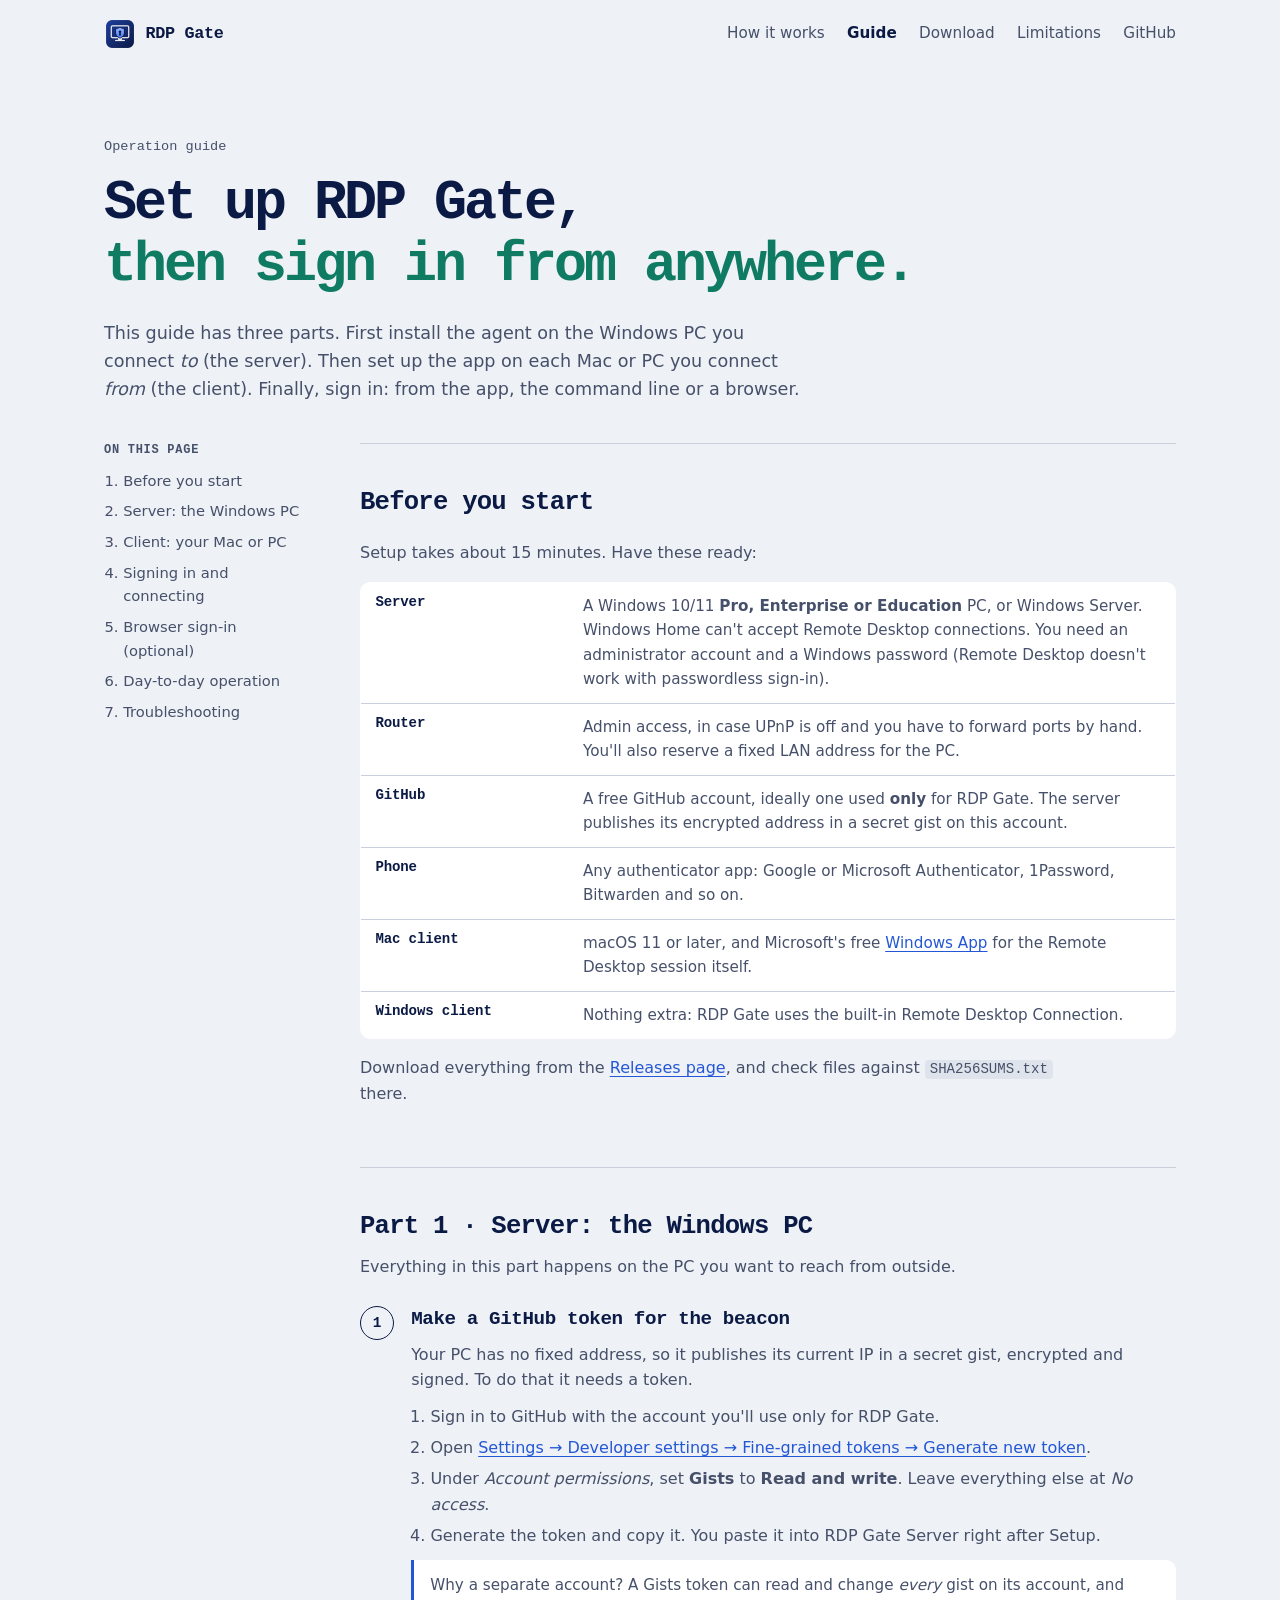
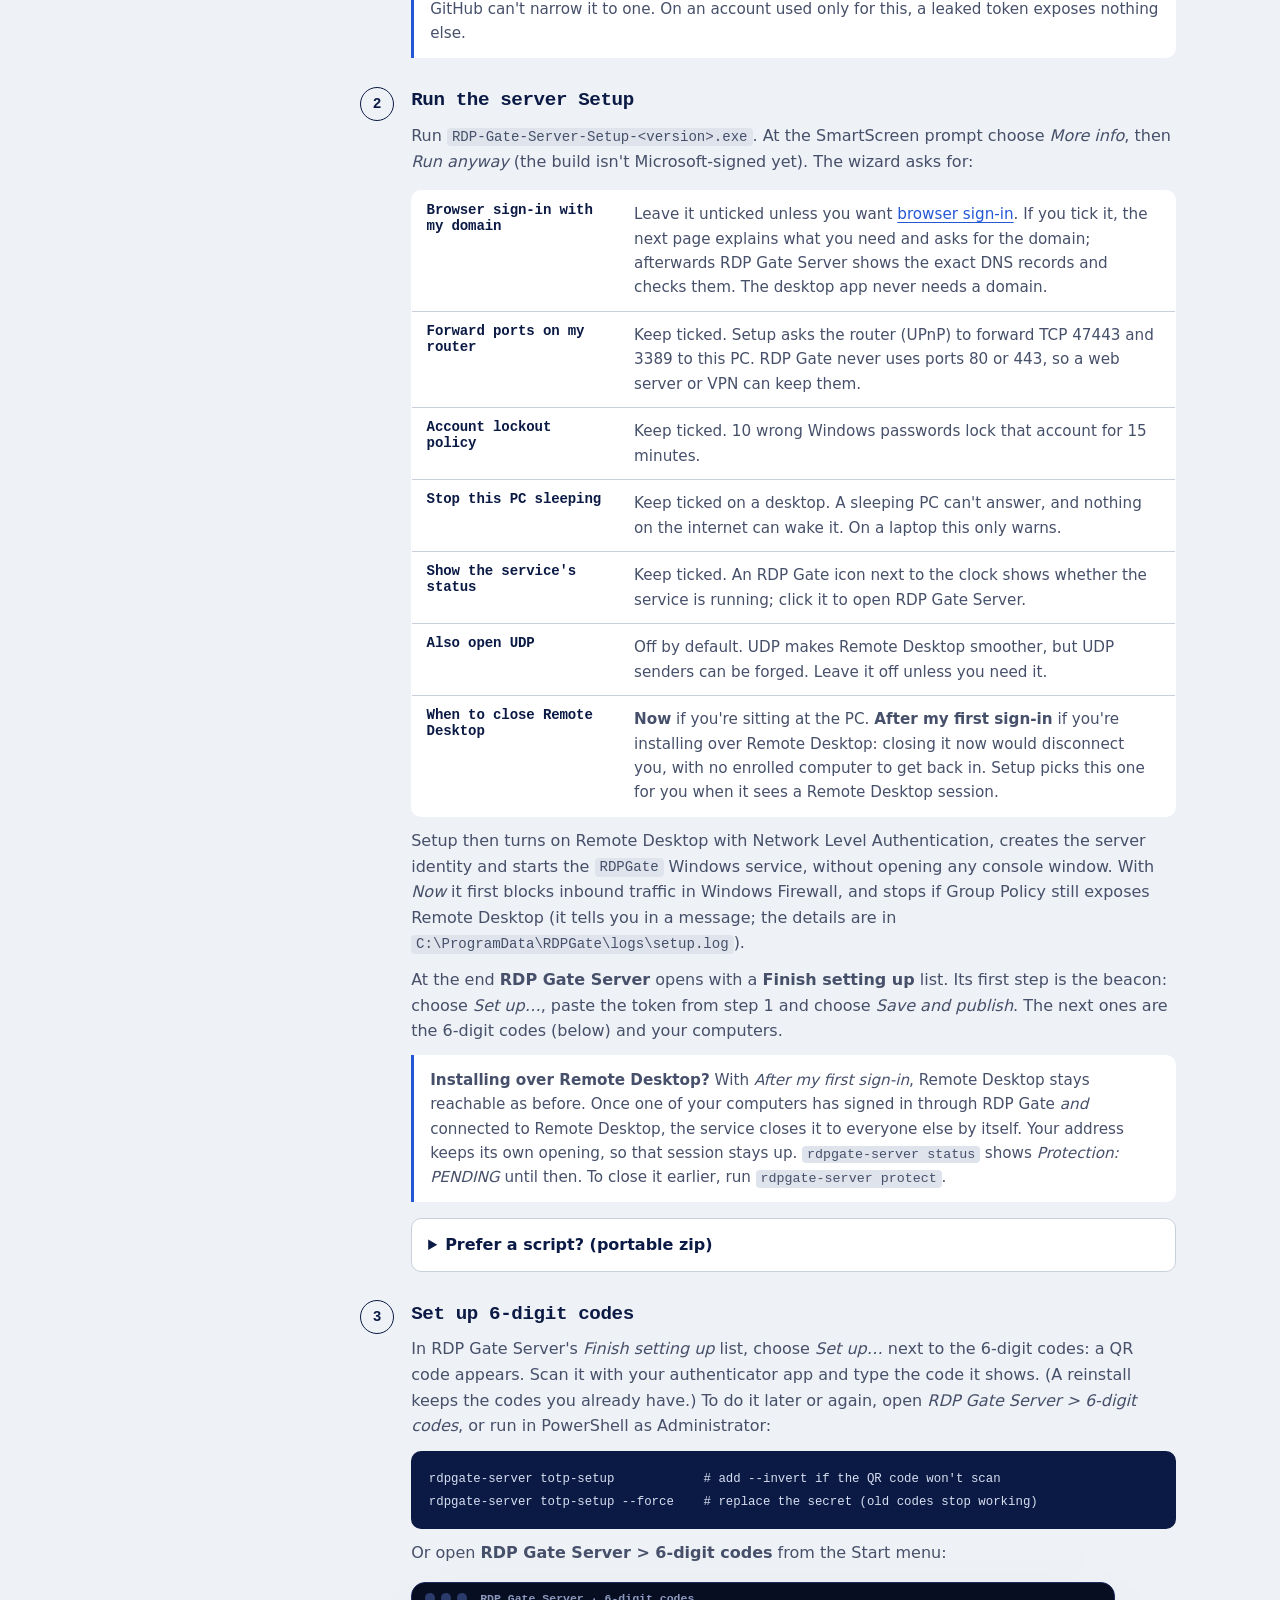
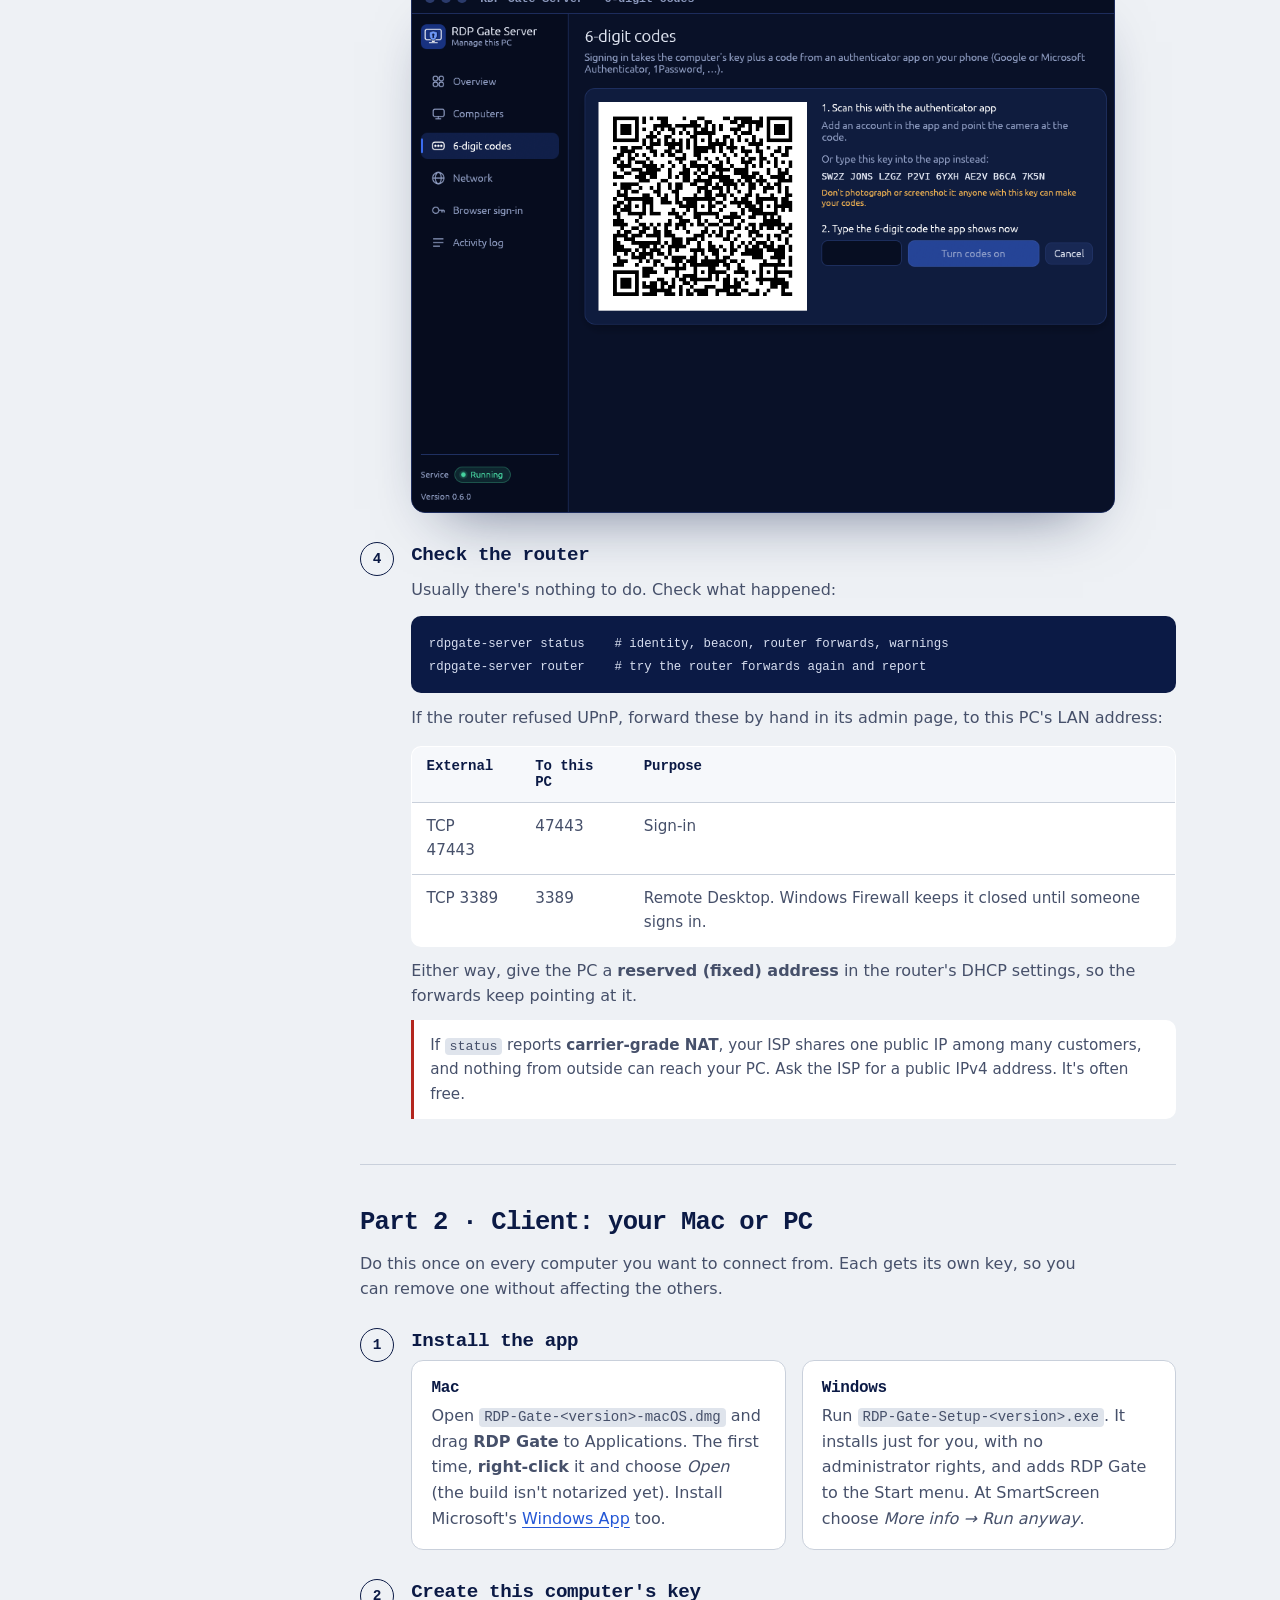
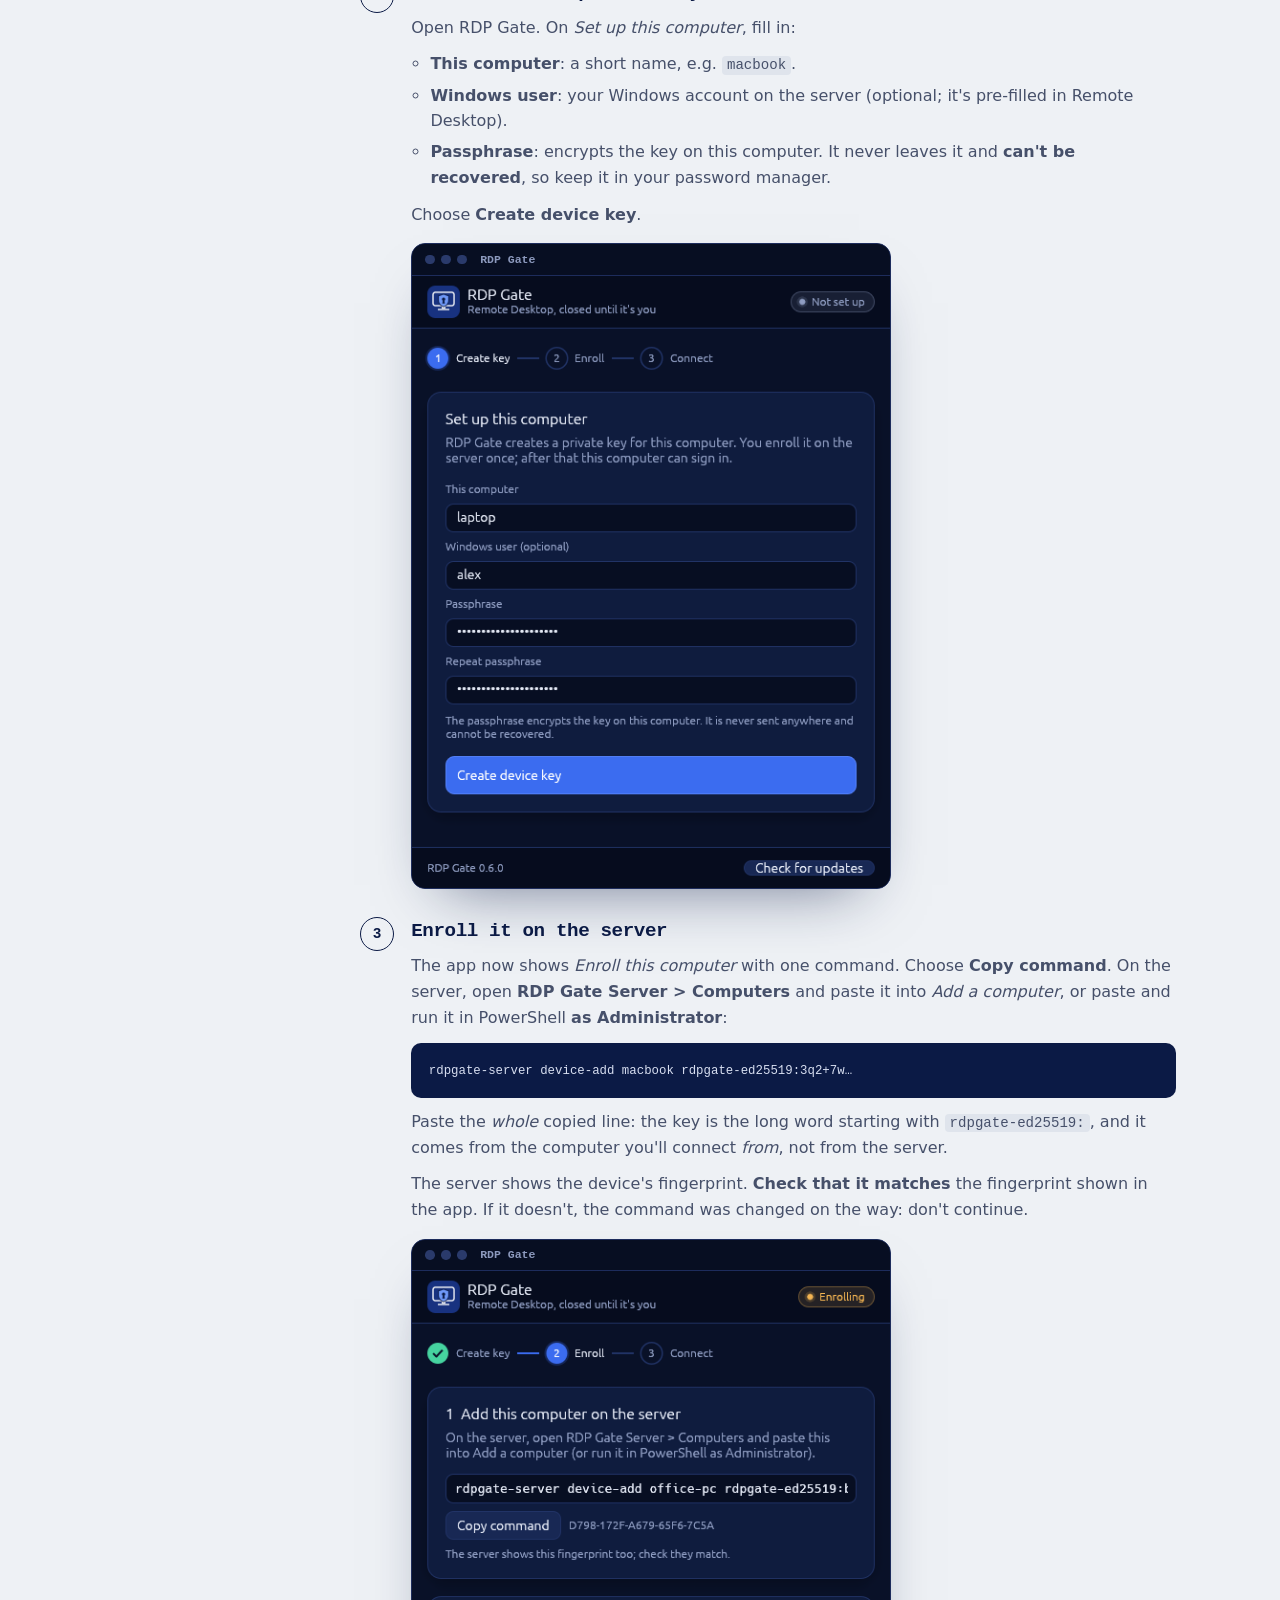
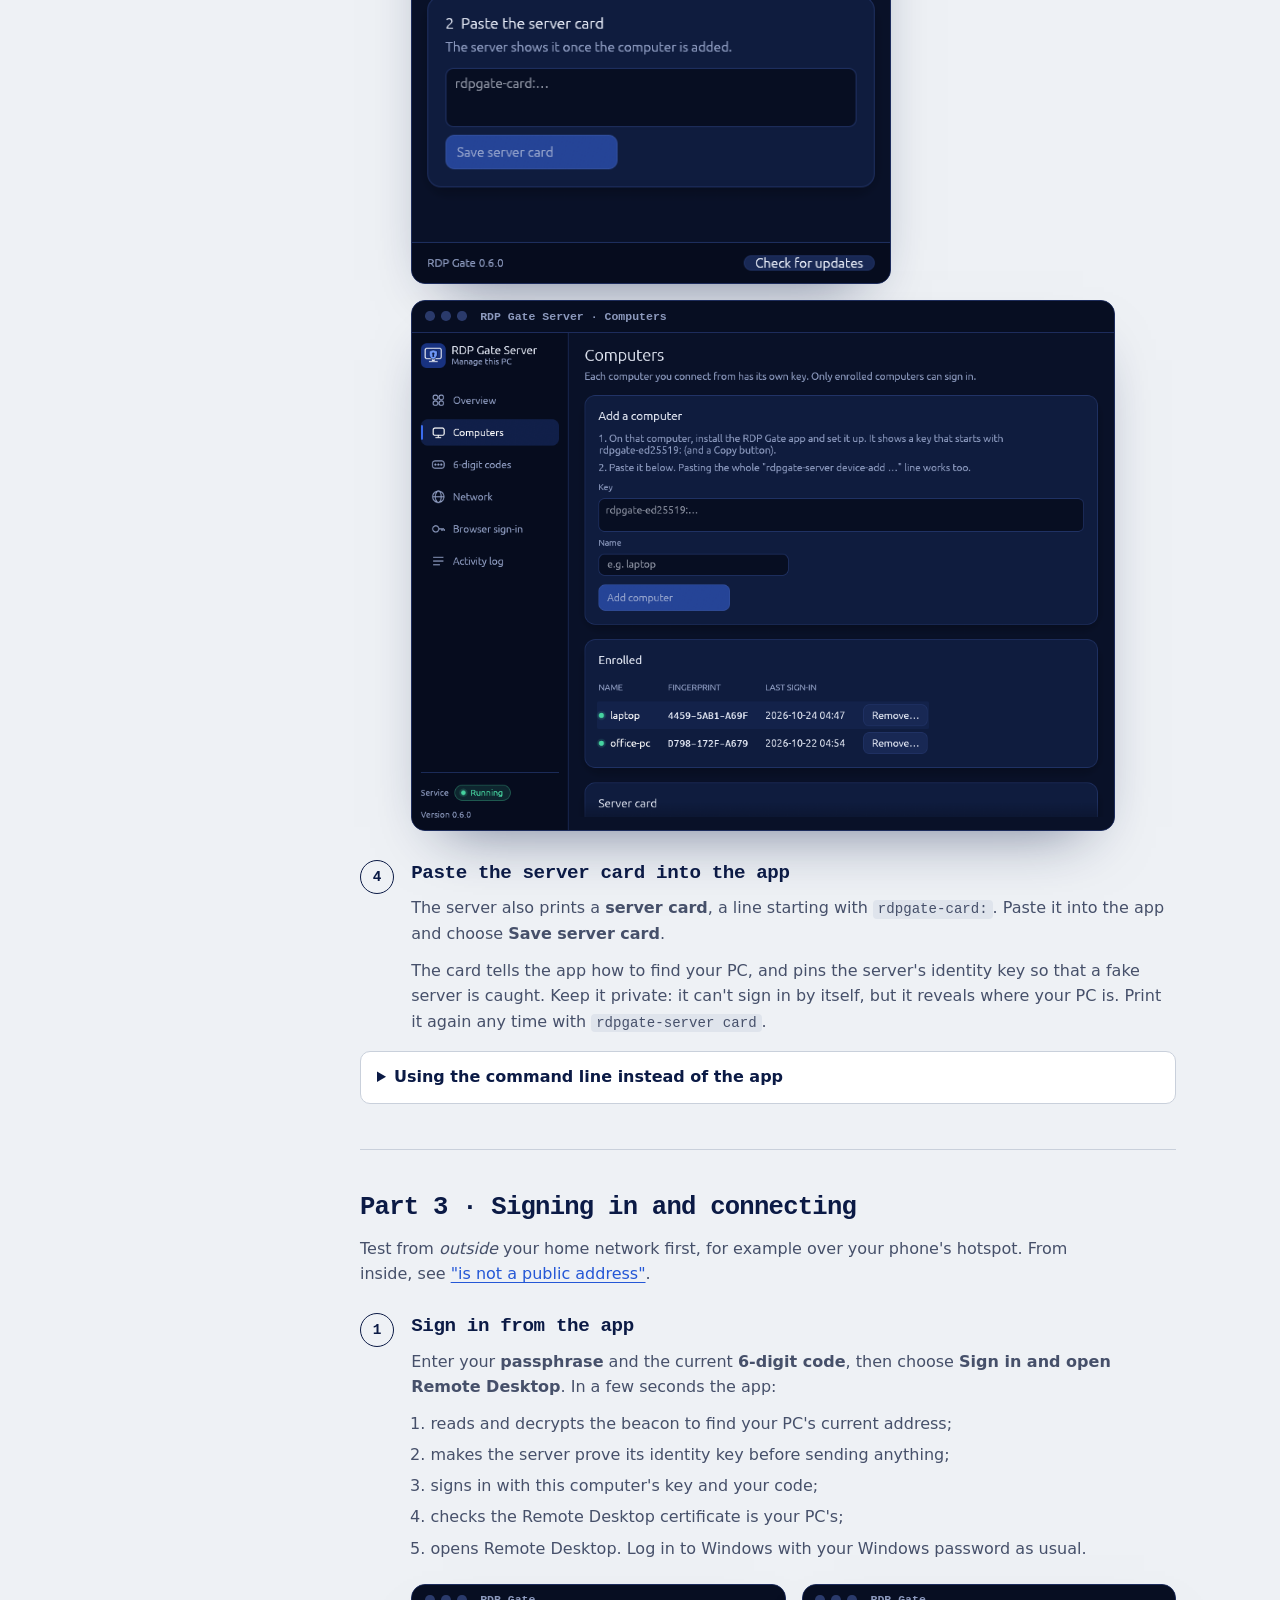
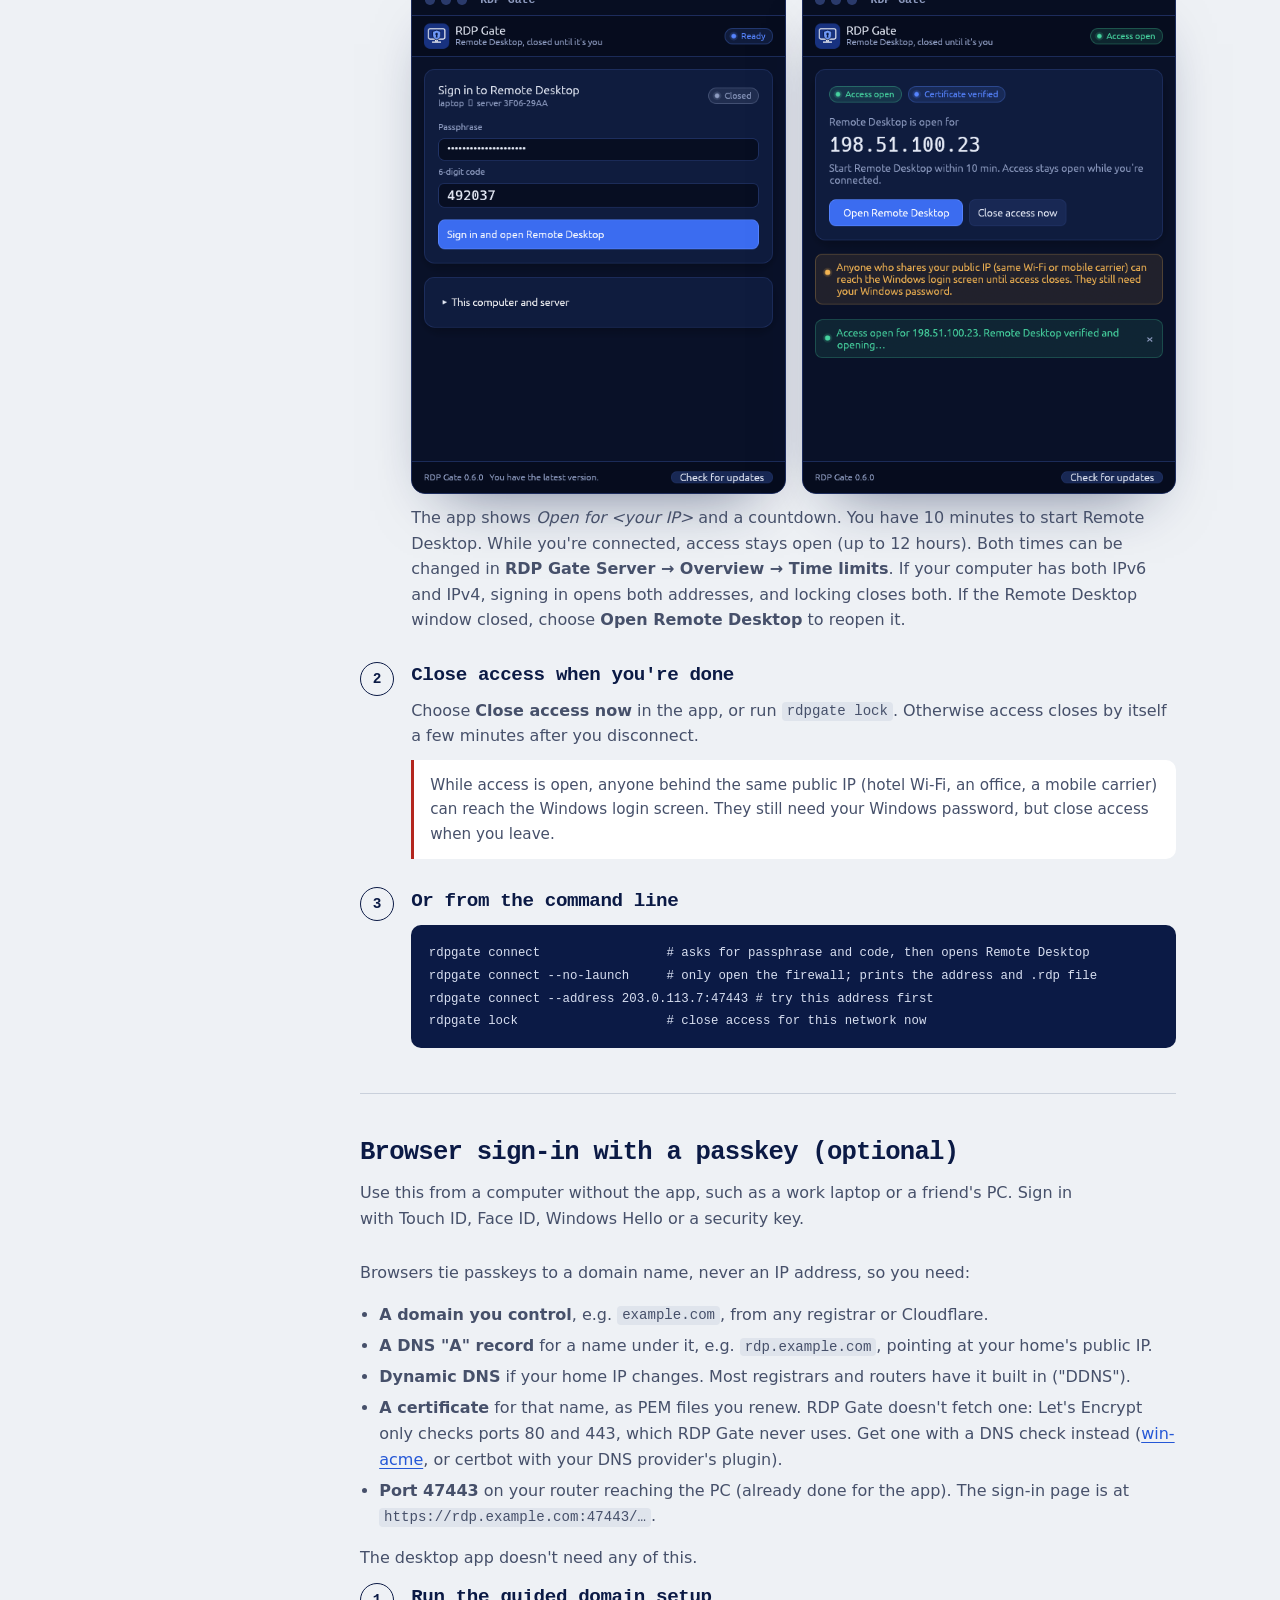
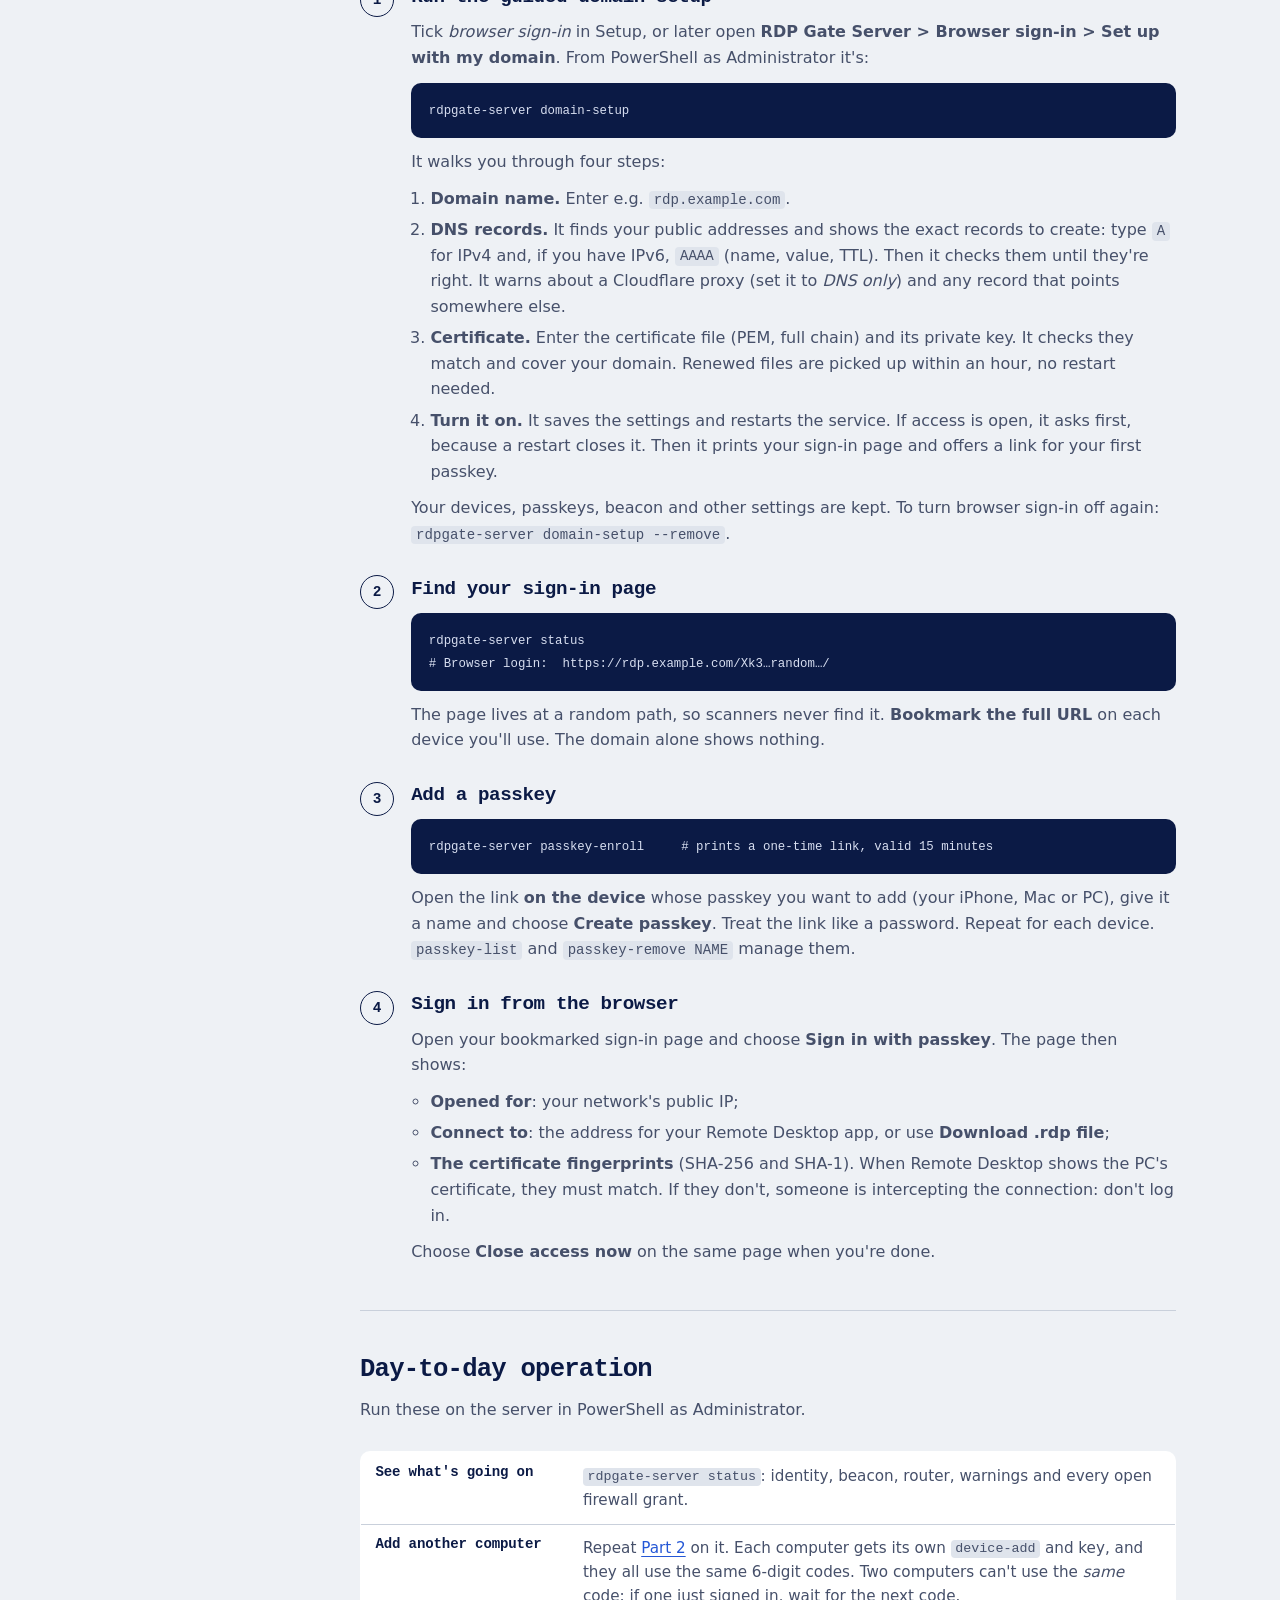
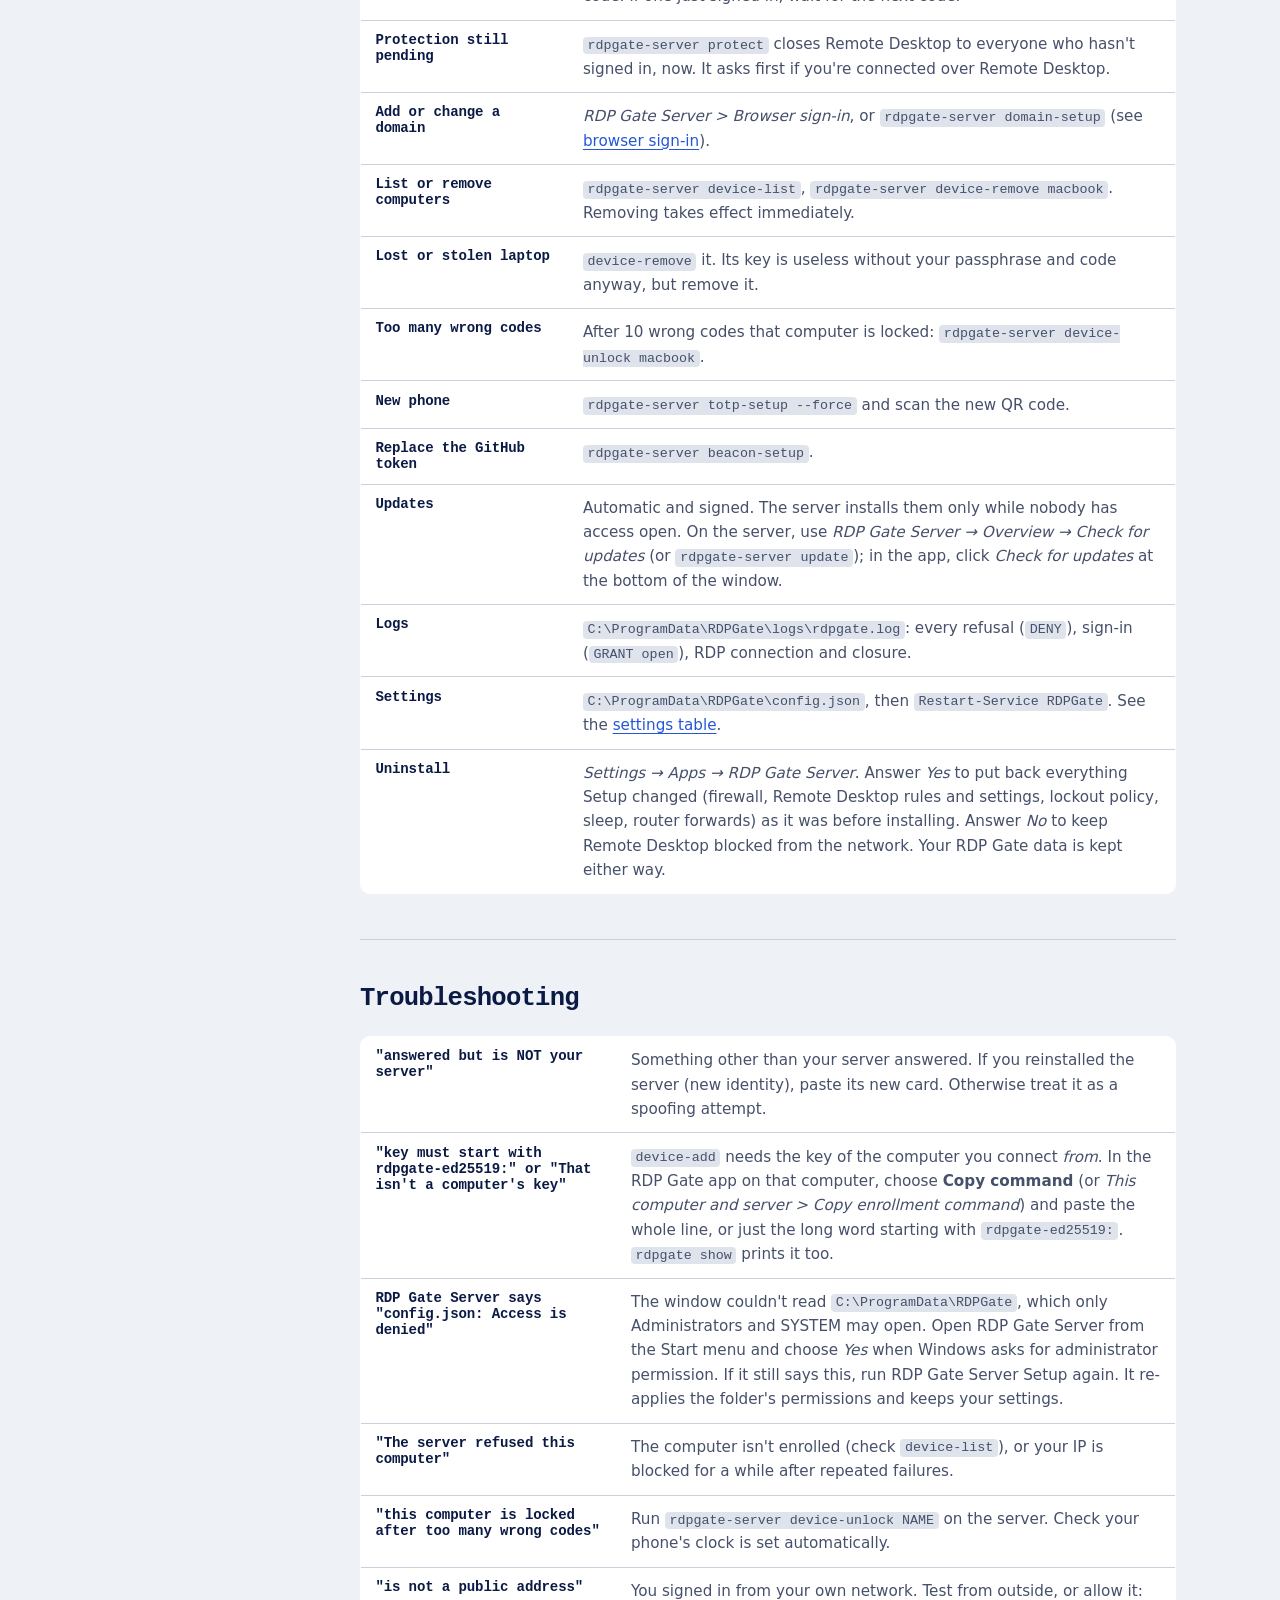
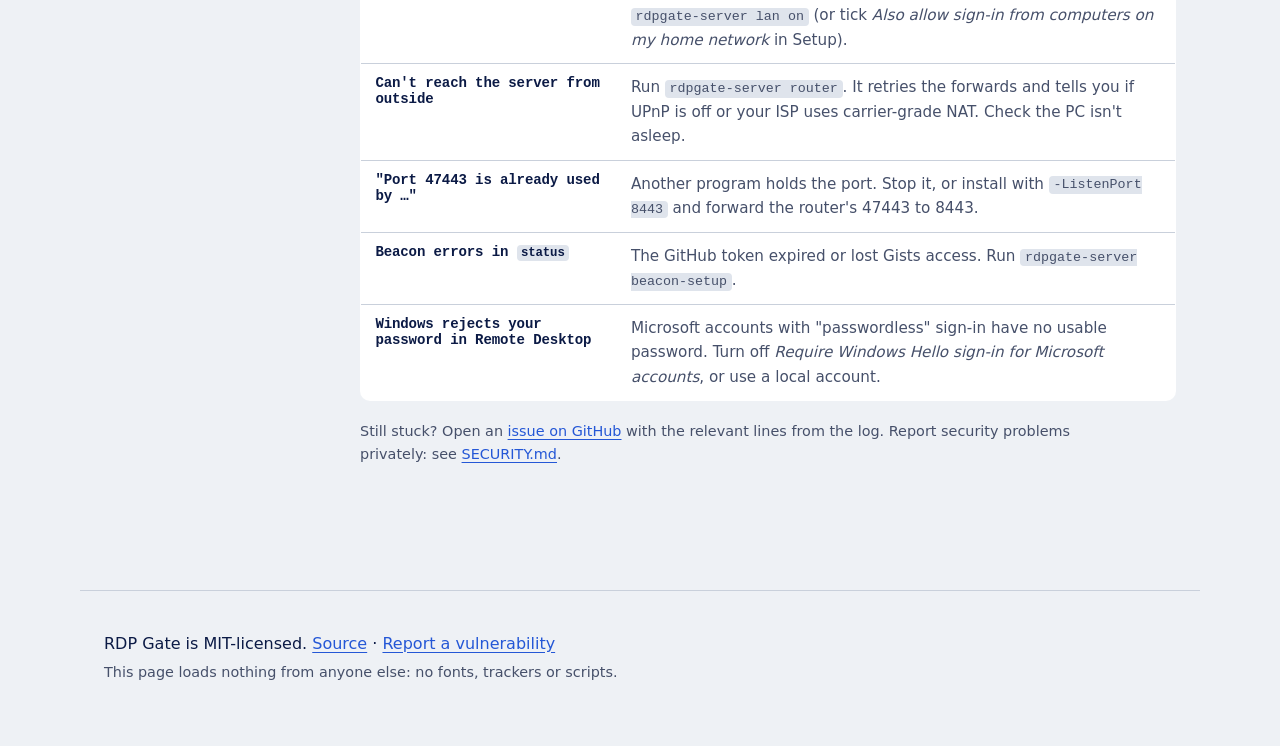
==== commit 255a38f2: "Never use ports 80 or 443; drop Let's Encrypt Sign-in now defaults to TCP 47443, here and on the rou" ====
--- a/docs/guide.html
+++ b/docs/guide.html
@@ -85,7 +85,7 @@
       <p>Run <code>RDP-Gate-Server-Setup-&lt;version&gt;.exe</code>. At the SmartScreen prompt choose <em>More info</em>, then <em>Run anyway</em> (the build isn't Microsoft-signed yet). The wizard asks for:</p>
       <table class="spec">
         <tr><th>Browser sign-in with my domain</th><td>Leave it unticked unless you want <a href="#browser">browser sign-in</a>. If you tick it, the next page explains what you need and asks for the domain; afterwards RDP Gate Server shows the exact DNS records and checks them. The desktop app never needs a domain.</td></tr>
-        <tr><th>Forward ports on my router</th><td>Keep ticked. Setup asks the router (UPnP) to forward TCP 443 and 3389 to this PC.</td></tr>
+        <tr><th>Forward ports on my router</th><td>Keep ticked. Setup asks the router (UPnP) to forward TCP 47443 and 3389 to this PC. RDP Gate never uses ports 80 or 443, so a web server or VPN can keep them.</td></tr>
         <tr><th>Account lockout policy</th><td>Keep ticked. 10 wrong Windows passwords lock that account for 15 minutes.</td></tr>
         <tr><th>Stop this PC sleeping</th><td>Keep ticked on a desktop. A sleeping PC can't answer, and nothing on the internet can wake it. On a laptop this only warns.</td></tr>
         <tr><th>Show the service's status</th><td>Keep ticked. An RDP Gate icon next to the clock shows whether the service is running; click it to open RDP Gate Server.</td></tr>
@@ -100,7 +100,7 @@
         <p>Unzip <code>RDP-Gate-&lt;version&gt;-Windows-Server.zip</code>, open PowerShell <strong>as Administrator</strong> in that folder and run:</p>
         <pre><code>Set-ExecutionPolicy -Scope Process Bypass
 .\install-server.ps1</code></pre>
-        <p>Switches: <code>-Protect Now|AfterSignIn</code> (default: <code>AfterSignIn</code> inside a Remote Desktop session, otherwise <code>Now</code>), <code>-DomainSetup</code> or <code>-PublicHost rdp.example.com</code>, <code>-AllowUdp</code>, <code>-Lan On|Off</code>, <code>-SkipLockout</code>, <code>-SkipSleep</code>, <code>-NoBeacon</code>, <code>-NoTotp</code>, <code>-RdpPublicPort 53389</code>, <code>-ListenPort 8443</code>.</p>
+        <p>Switches: <code>-Protect Now|AfterSignIn</code> (default: <code>AfterSignIn</code> inside a Remote Desktop session, otherwise <code>Now</code>), <code>-DomainSetup</code> or <code>-PublicHost rdp.example.com</code> (with <code>-CertFile</code> and <code>-KeyFile</code>), <code>-AllowUdp</code>, <code>-Lan On|Off</code>, <code>-SkipLockout</code>, <code>-SkipSleep</code>, <code>-NoBeacon</code>, <code>-NoTotp</code>, <code>-RdpPublicPort 53389</code>, <code>-ListenPort 8443</code>.</p>
       </details>
     </li>
 
@@ -124,7 +124,7 @@
       <p>If the router refused UPnP, forward these by hand in its admin page, to this PC's LAN address:</p>
       <table class="spec ports">
         <tr><th scope="col">External</th><th scope="col">To this PC</th><th scope="col">Purpose</th></tr>
-        <tr><td>TCP 443</td><td>443</td><td>Sign-in</td></tr>
+        <tr><td>TCP 47443</td><td>47443</td><td>Sign-in</td></tr>
         <tr><td>TCP 3389</td><td>3389</td><td>Remote Desktop. Windows Firewall keeps it closed until someone signs in.</td></tr>
       </table>
       <p>Either way, give the PC a <strong>reserved (fixed) address</strong> in the router's DHCP settings, so the forwards keep pointing at it.</p>
@@ -239,7 +239,7 @@
       <h3>Or from the command line</h3>
       <pre><code>rdpgate connect                 # asks for passphrase and code, then opens Remote Desktop
 rdpgate connect --no-launch     # only open the firewall; prints the address and .rdp file
-rdpgate connect --address 203.0.113.7:443   # try this address first
+rdpgate connect --address 203.0.113.7:47443 # try this address first
 rdpgate lock                    # close access for this network now</code></pre>
     </li>
   </ol>
@@ -254,7 +254,8 @@
     <li><strong>A domain you control</strong>, e.g. <code>example.com</code>, from any registrar or Cloudflare.</li>
     <li><strong>A DNS "A" record</strong> for a name under it, e.g. <code>rdp.example.com</code>, pointing at your home's public IP.</li>
     <li><strong>Dynamic DNS</strong> if your home IP changes. Most registrars and routers have it built in ("DDNS").</li>
-    <li><strong>Port 443</strong> on your router reaching the PC (already done for the app). Let's Encrypt only checks port 443.</li>
+    <li><strong>A certificate</strong> for that name, as PEM files you renew. RDP Gate doesn't fetch one: Let's Encrypt only checks ports 80 and 443, which RDP Gate never uses. Get one with a DNS check instead (<a href="https://www.win-acme.com/">win-acme</a>, or certbot with your DNS provider's plugin).</li>
+    <li><strong>Port 47443</strong> on your router reaching the PC (already done for the app). The sign-in page is at <code>https://rdp.example.com:47443/…</code>.</li>
   </ul>
   <p>The desktop app doesn't need any of this.</p>
 
@@ -267,7 +268,7 @@
       <ol class="plain">
         <li><strong>Domain name.</strong> Enter e.g. <code>rdp.example.com</code>.</li>
         <li><strong>DNS records.</strong> It finds your public addresses and shows the exact records to create: type <code>A</code> for IPv4 and, if you have IPv6, <code>AAAA</code> (name, value, TTL). Then it checks them until they're right. It warns about a Cloudflare proxy (set it to <em>DNS only</em>) and any record that points somewhere else.</li>
-        <li><strong>Certificate.</strong> It's free and automatic from Let's Encrypt. An email for expiry notices is optional.</li>
+        <li><strong>Certificate.</strong> Enter the certificate file (PEM, full chain) and its private key. It checks they match and cover your domain. Renewed files are picked up within an hour, no restart needed.</li>
         <li><strong>Turn it on.</strong> It saves the settings and restarts the service. If access is open, it asks first, because a restart closes it. Then it prints your sign-in page and offers a link for your first passkey.</li>
       </ol>
       <p>Your devices, passkeys, beacon and other settings are kept. To turn browser sign-in off again: <code>rdpgate-server domain-setup --remove</code>.</p>
@@ -307,7 +308,6 @@
     <tr><th>Add or change a domain</th><td><em>RDP Gate Server &gt; Browser sign-in</em>, or <code>rdpgate-server domain-setup</code> (see <a href="#browser">browser sign-in</a>).</td></tr>
     <tr><th>List or remove computers</th><td><code>rdpgate-server device-list</code>, <code>rdpgate-server device-remove macbook</code>. Removing takes effect immediately.</td></tr>
     <tr><th>Lost or stolen laptop</th><td><code>device-remove</code> it. Its key is useless without your passphrase and code anyway, but remove it.</td></tr>
-    <tr><th>IP address keeps changing</th><td>Turn on auto mode for that computer: <em>RDP Gate Server &gt; Computers &gt; Auto mode</em>, or <code>rdpgate-server device-auto macbook on</code>. After one sign-in with a code, the app moves access to the new address by itself, until the longest session runs out.</td></tr>
     <tr><th>Too many wrong codes</th><td>After 10 wrong codes that computer is locked: <code>rdpgate-server device-unlock macbook</code>.</td></tr>
     <tr><th>New phone</th><td><code>rdpgate-server totp-setup --force</code> and scan the new QR code.</td></tr>
     <tr><th>Replace the GitHub token</th><td><code>rdpgate-server beacon-setup</code>.</td></tr>
@@ -329,7 +329,7 @@
     <tr><th>"this computer is locked after too many wrong codes"</th><td>Run <code>rdpgate-server device-unlock NAME</code> on the server. Check your phone's clock is set automatically.</td></tr>
     <tr><th>"is not a public address"</th><td>You signed in from your own network. Test from outside, or allow it: <code>rdpgate-server lan on</code> (or tick <em>Also allow sign-in from computers on my home network</em> in Setup).</td></tr>
     <tr><th>Can't reach the server from outside</th><td>Run <code>rdpgate-server router</code>. It retries the forwards and tells you if UPnP is off or your ISP uses carrier-grade NAT. Check the PC isn't asleep.</td></tr>
-    <tr><th>"Port 443 is already used by …"</th><td>Another program (IIS, a VPN server) holds the port. Stop it, or install with <code>-ListenPort 8443</code> and forward the router's 443 to 8443.</td></tr>
+    <tr><th>"Port 47443 is already used by …"</th><td>Another program holds the port. Stop it, or install with <code>-ListenPort 8443</code> and forward the router's 47443 to 8443.</td></tr>
     <tr><th>Beacon errors in <code>status</code></th><td>The GitHub token expired or lost Gists access. Run <code>rdpgate-server beacon-setup</code>.</td></tr>
     <tr><th>Windows rejects your password in Remote Desktop</th><td>Microsoft accounts with "passwordless" sign-in have no usable password. Turn off <em>Require Windows Hello sign-in for Microsoft accounts</em>, or use a local account.</td></tr>
   </table>
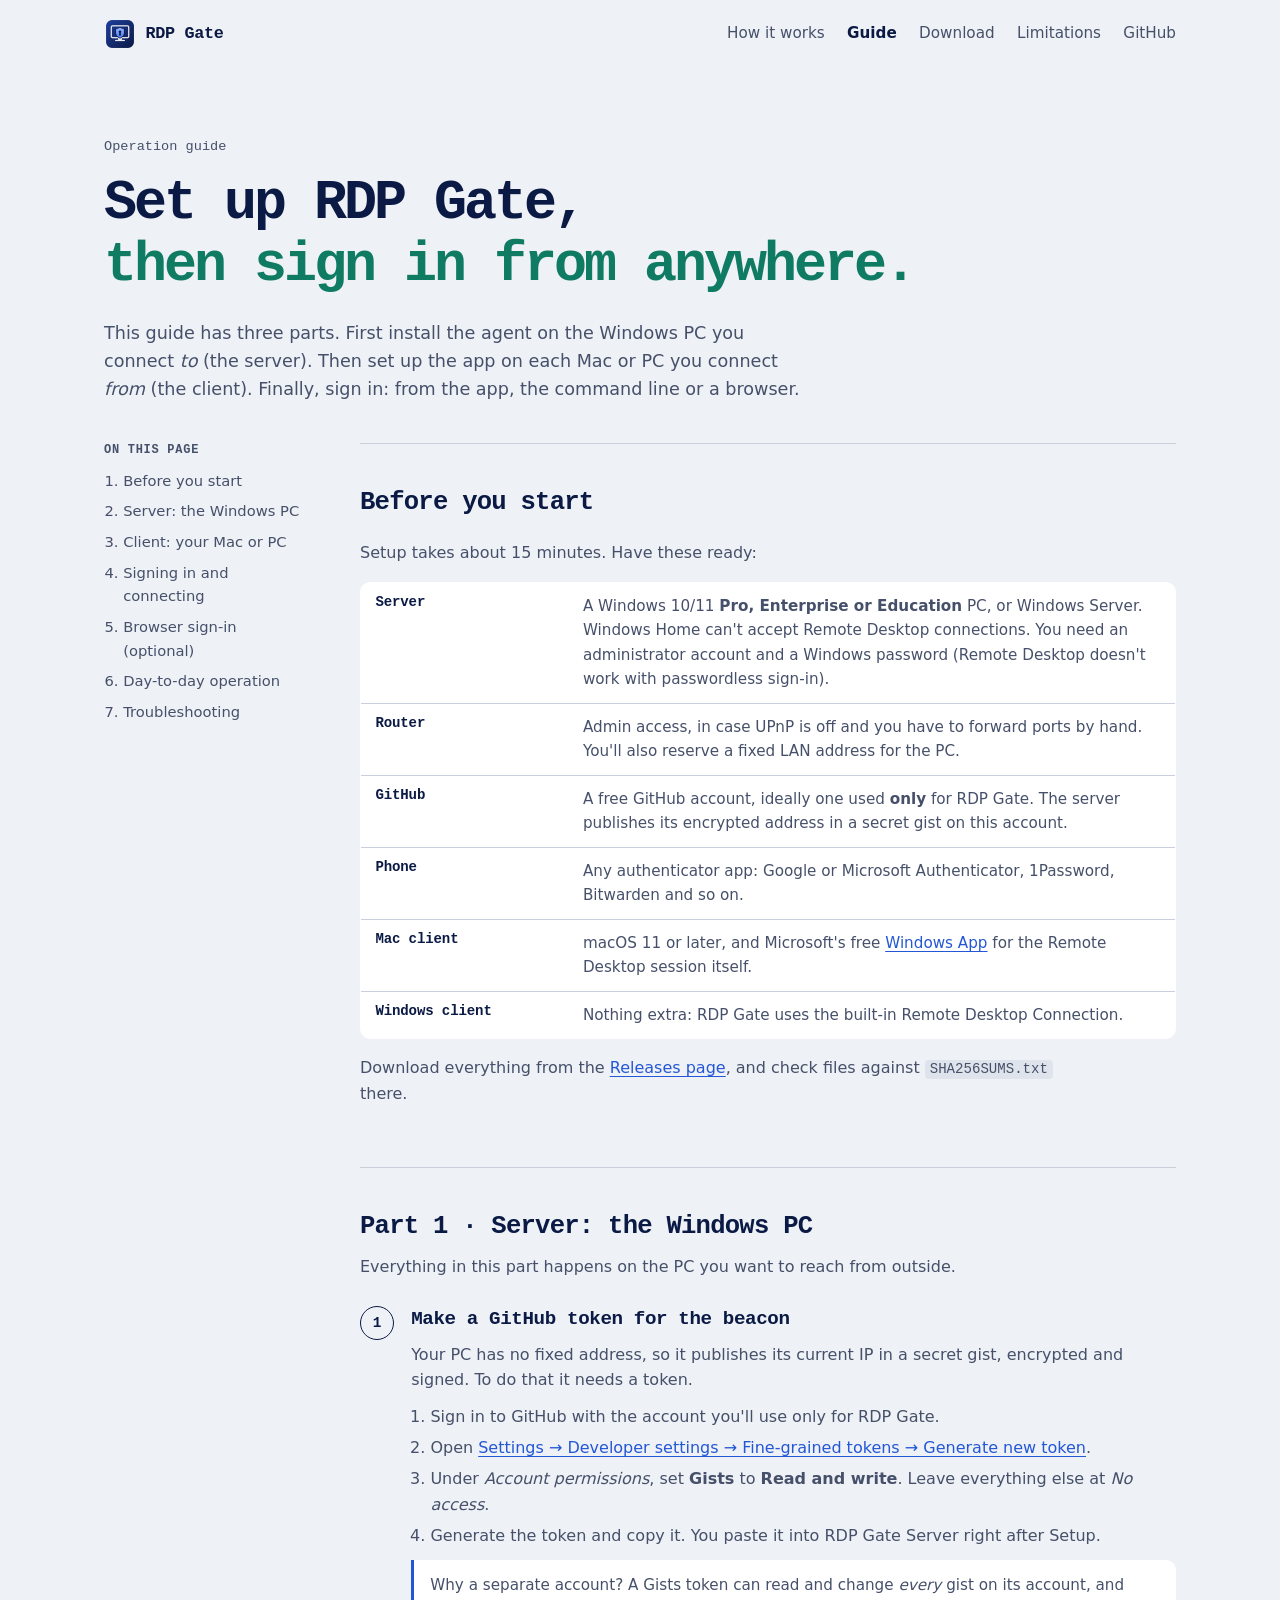
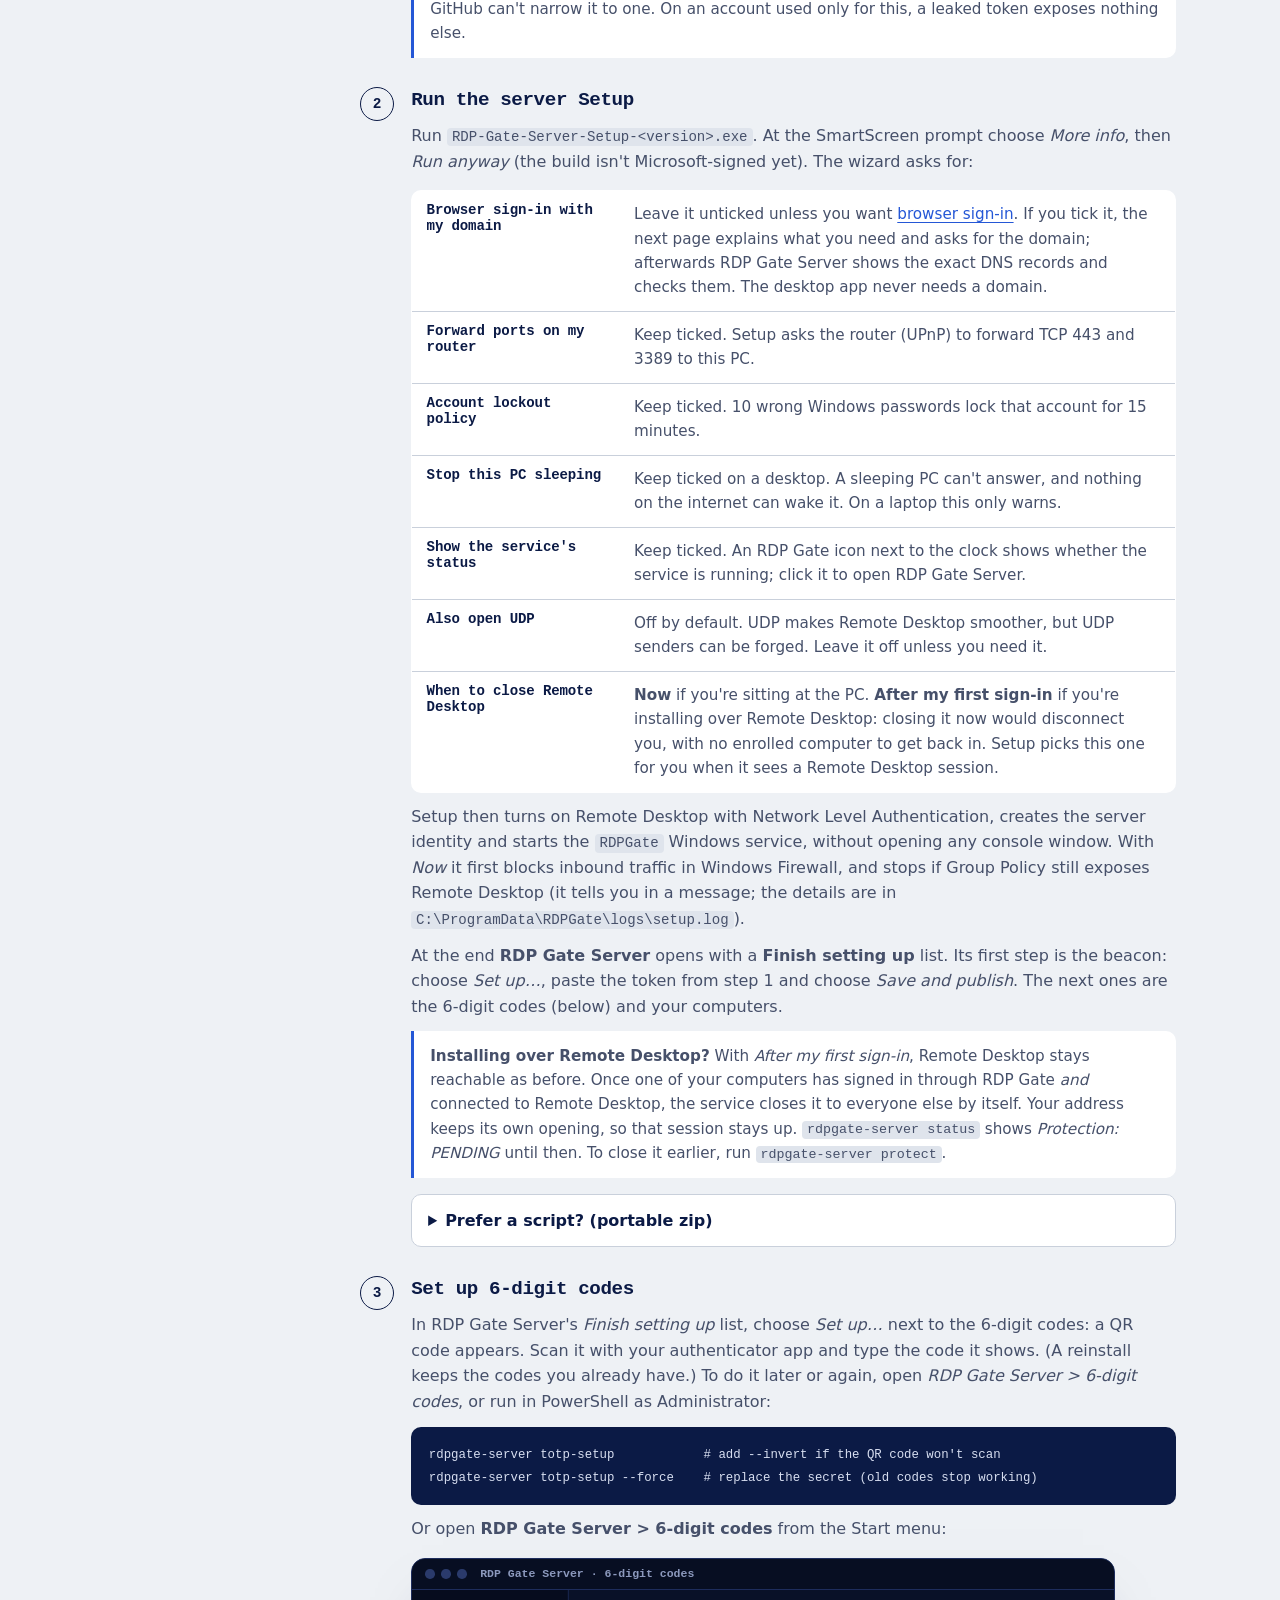
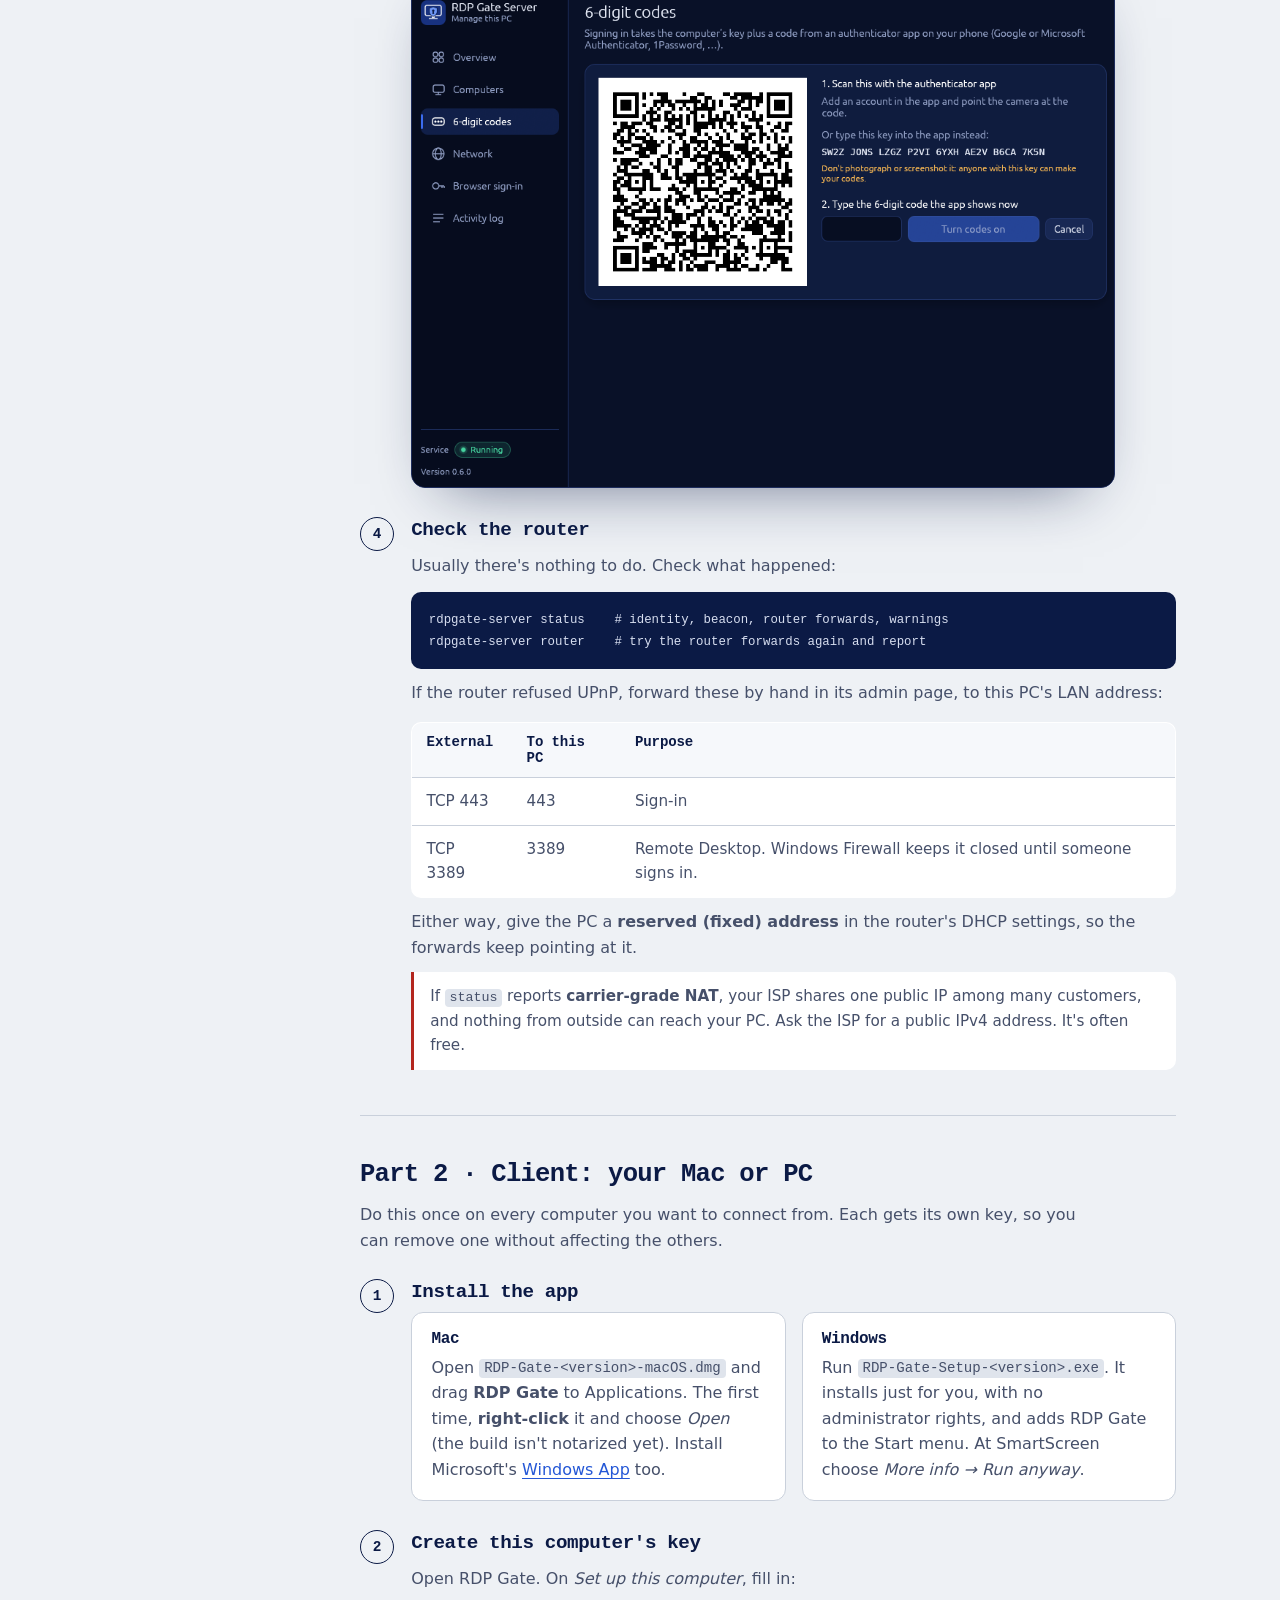
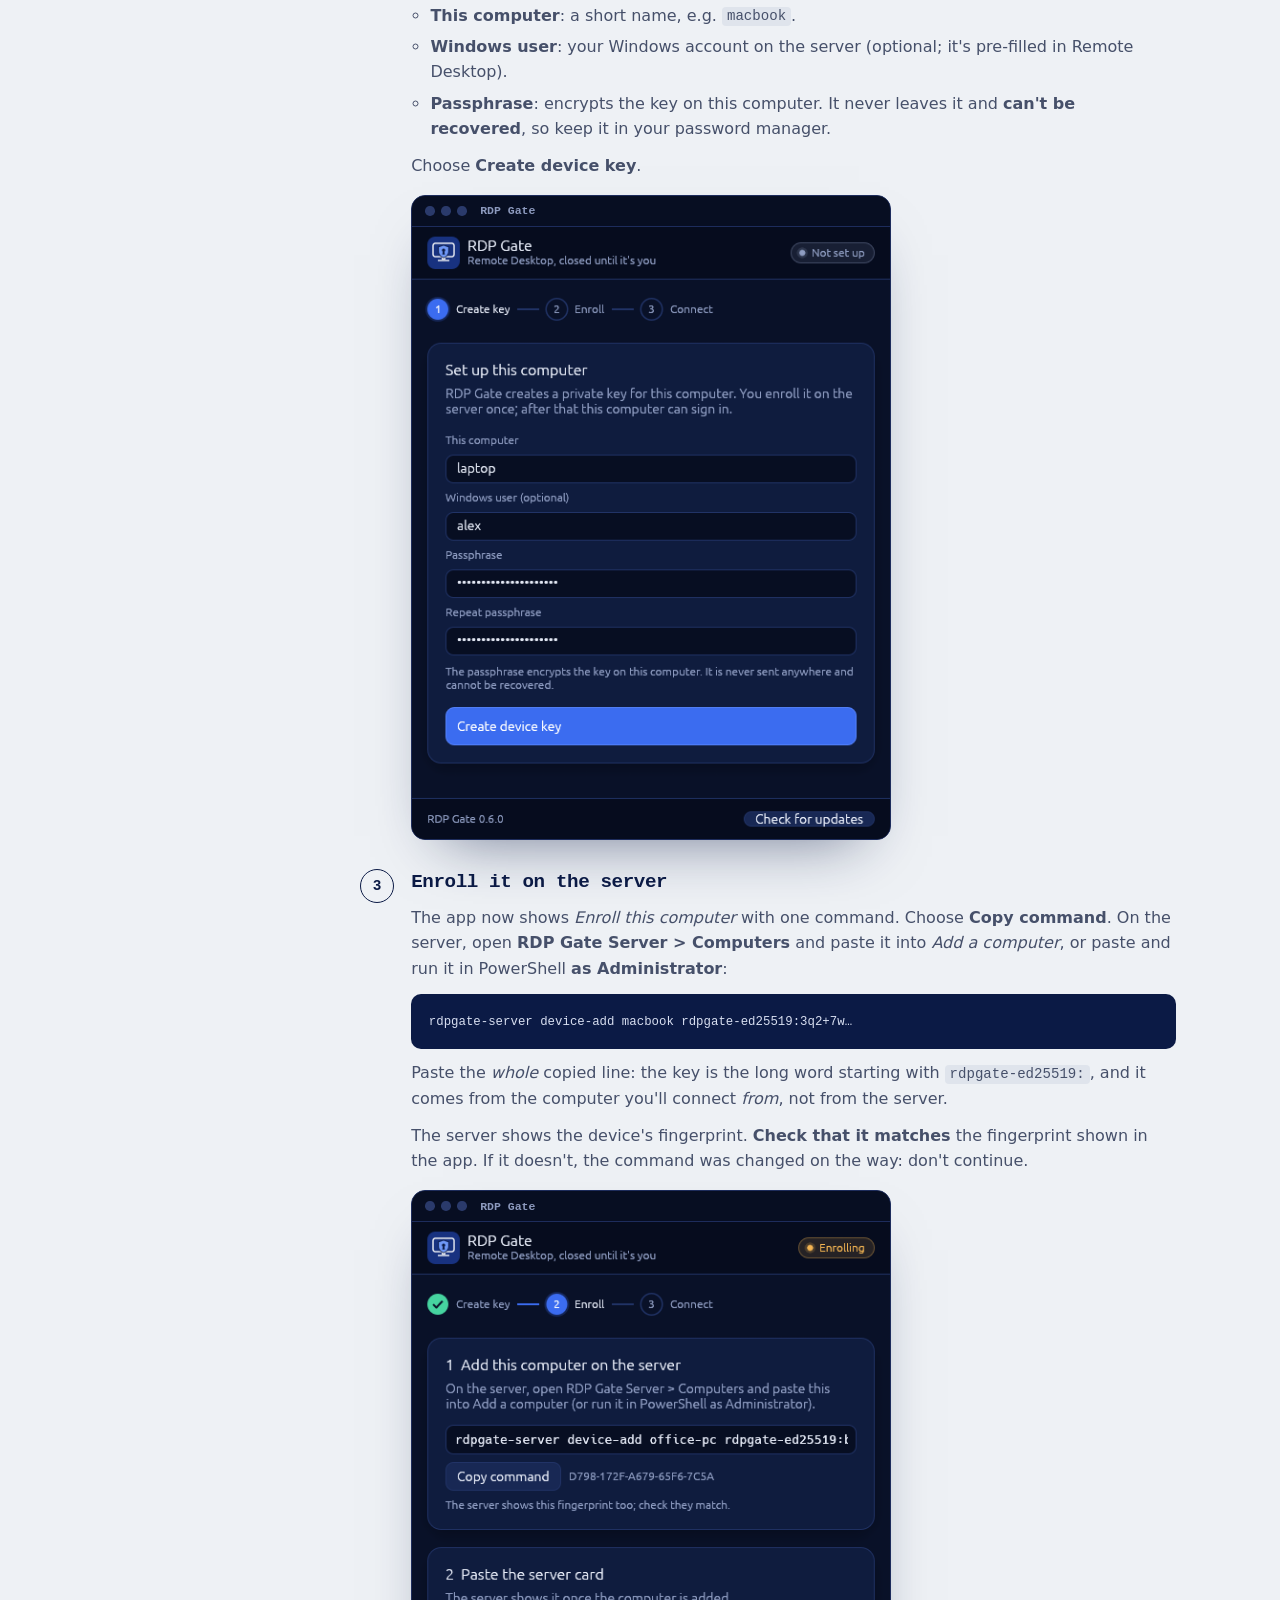
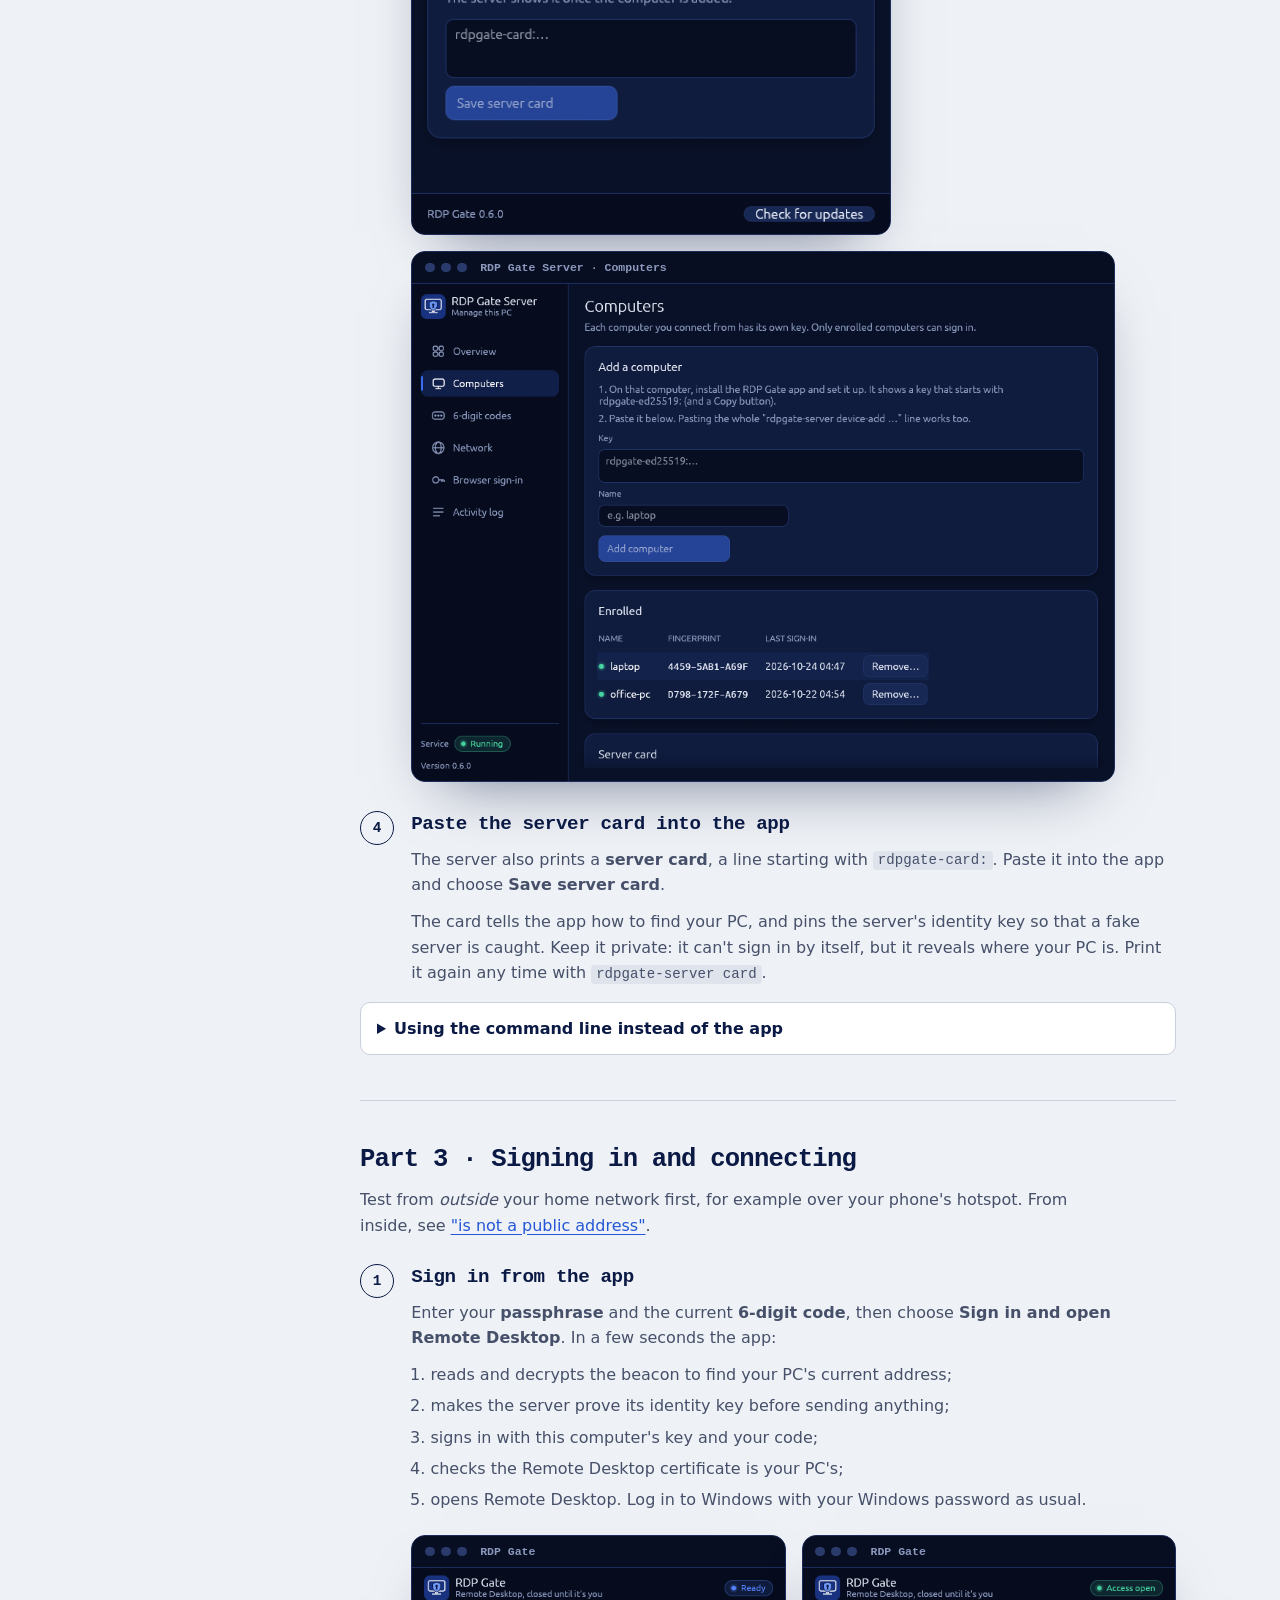
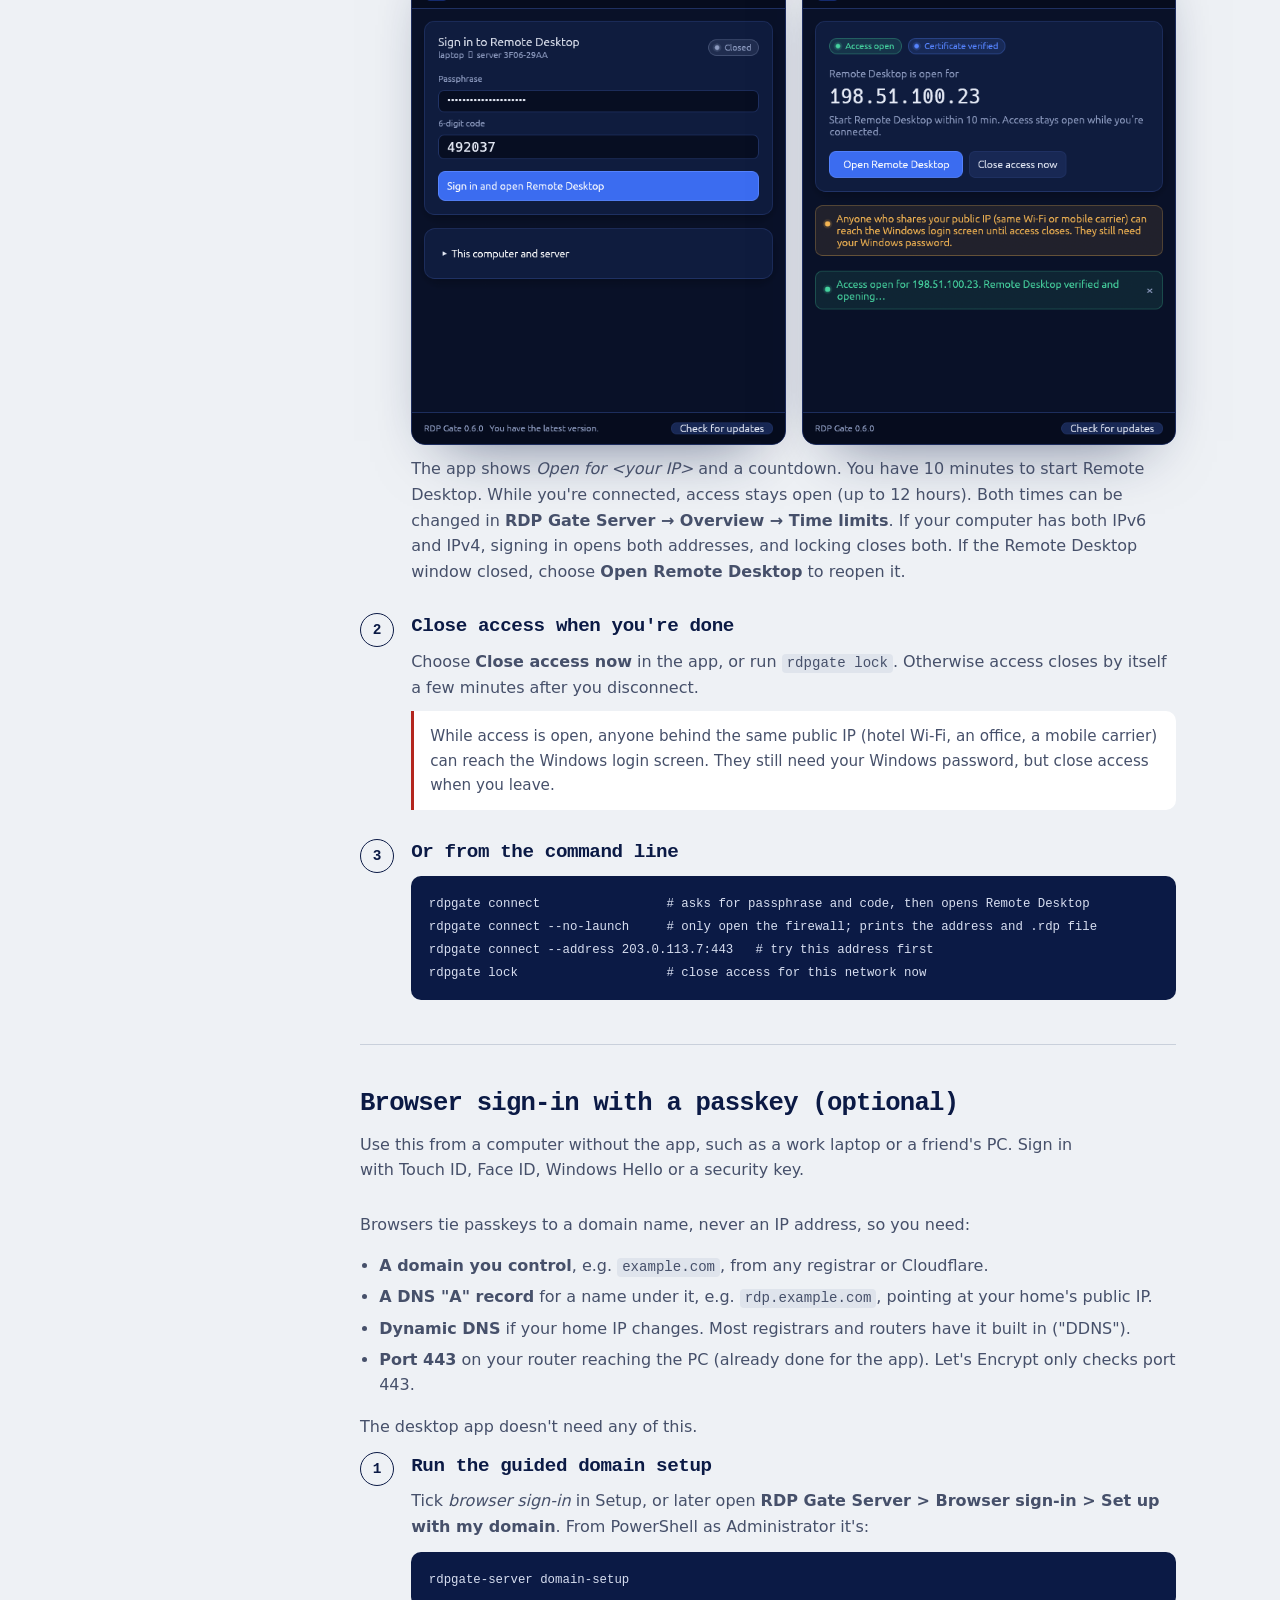
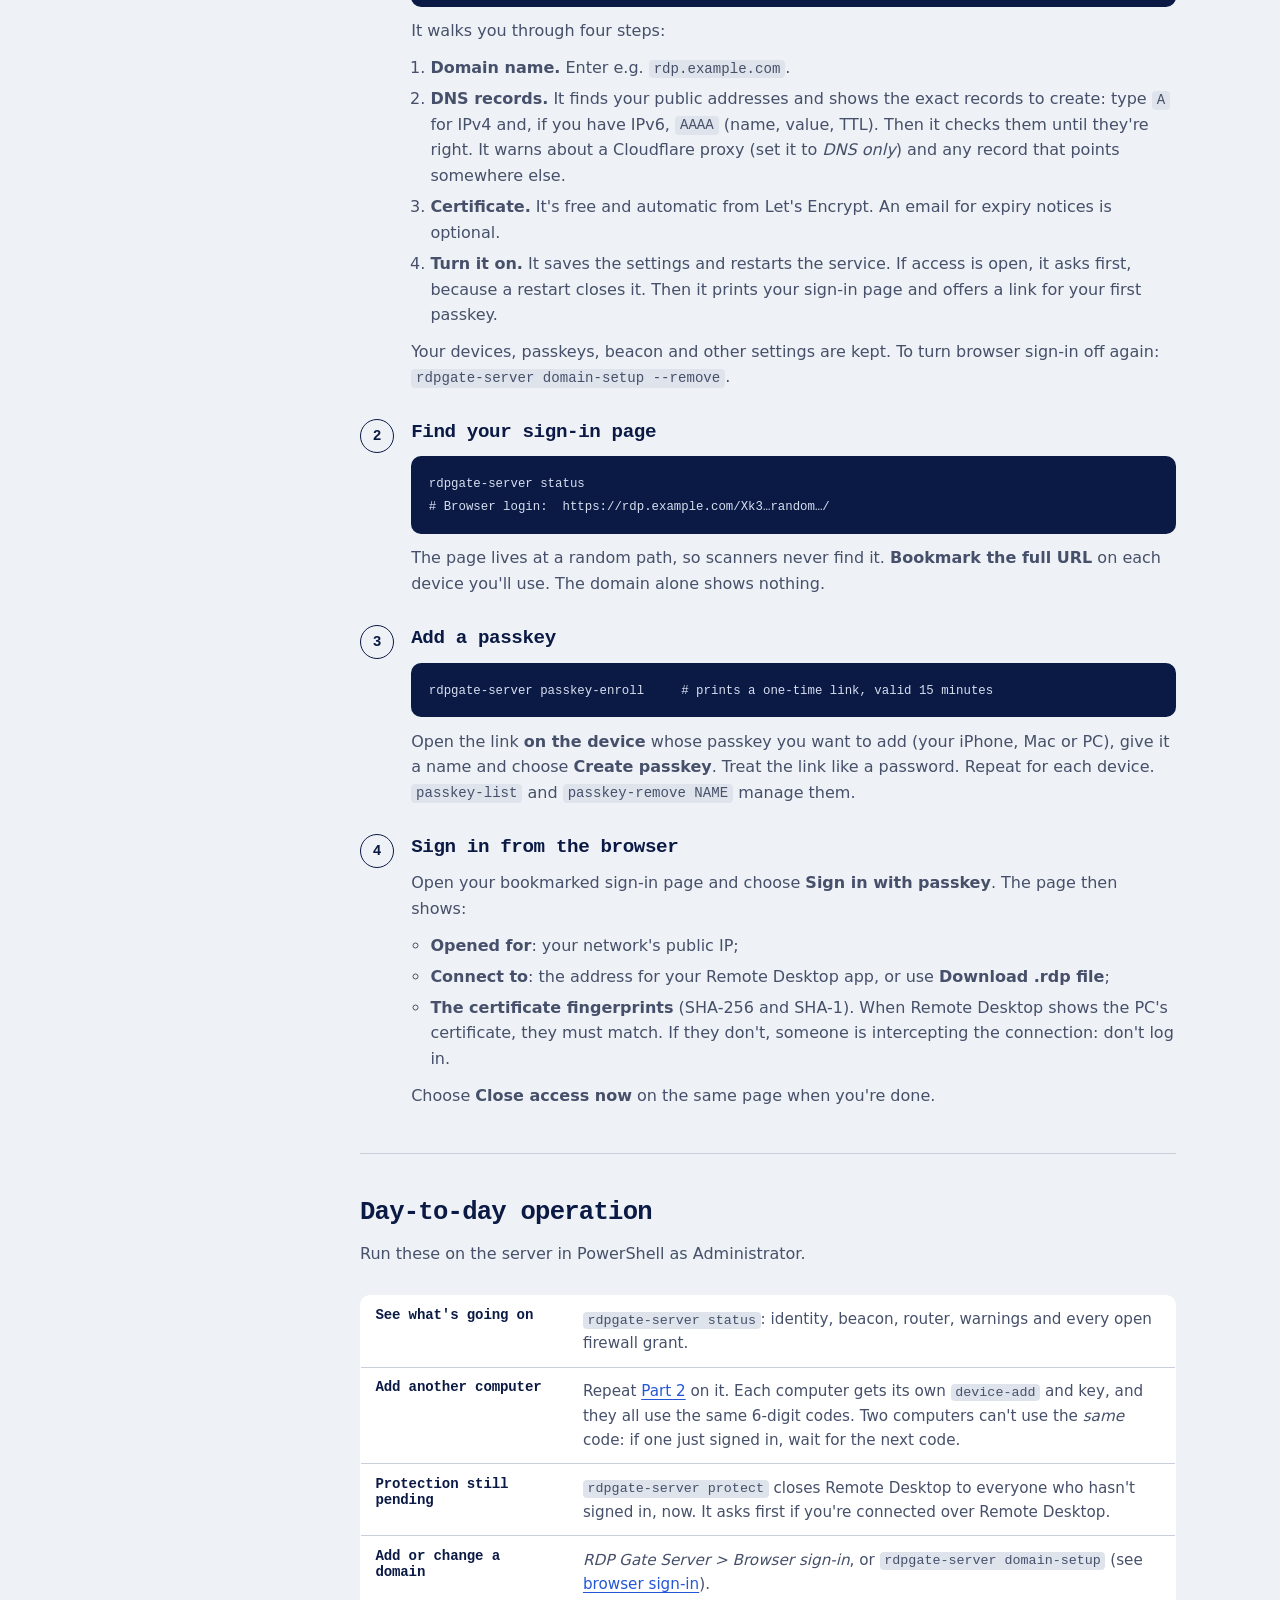
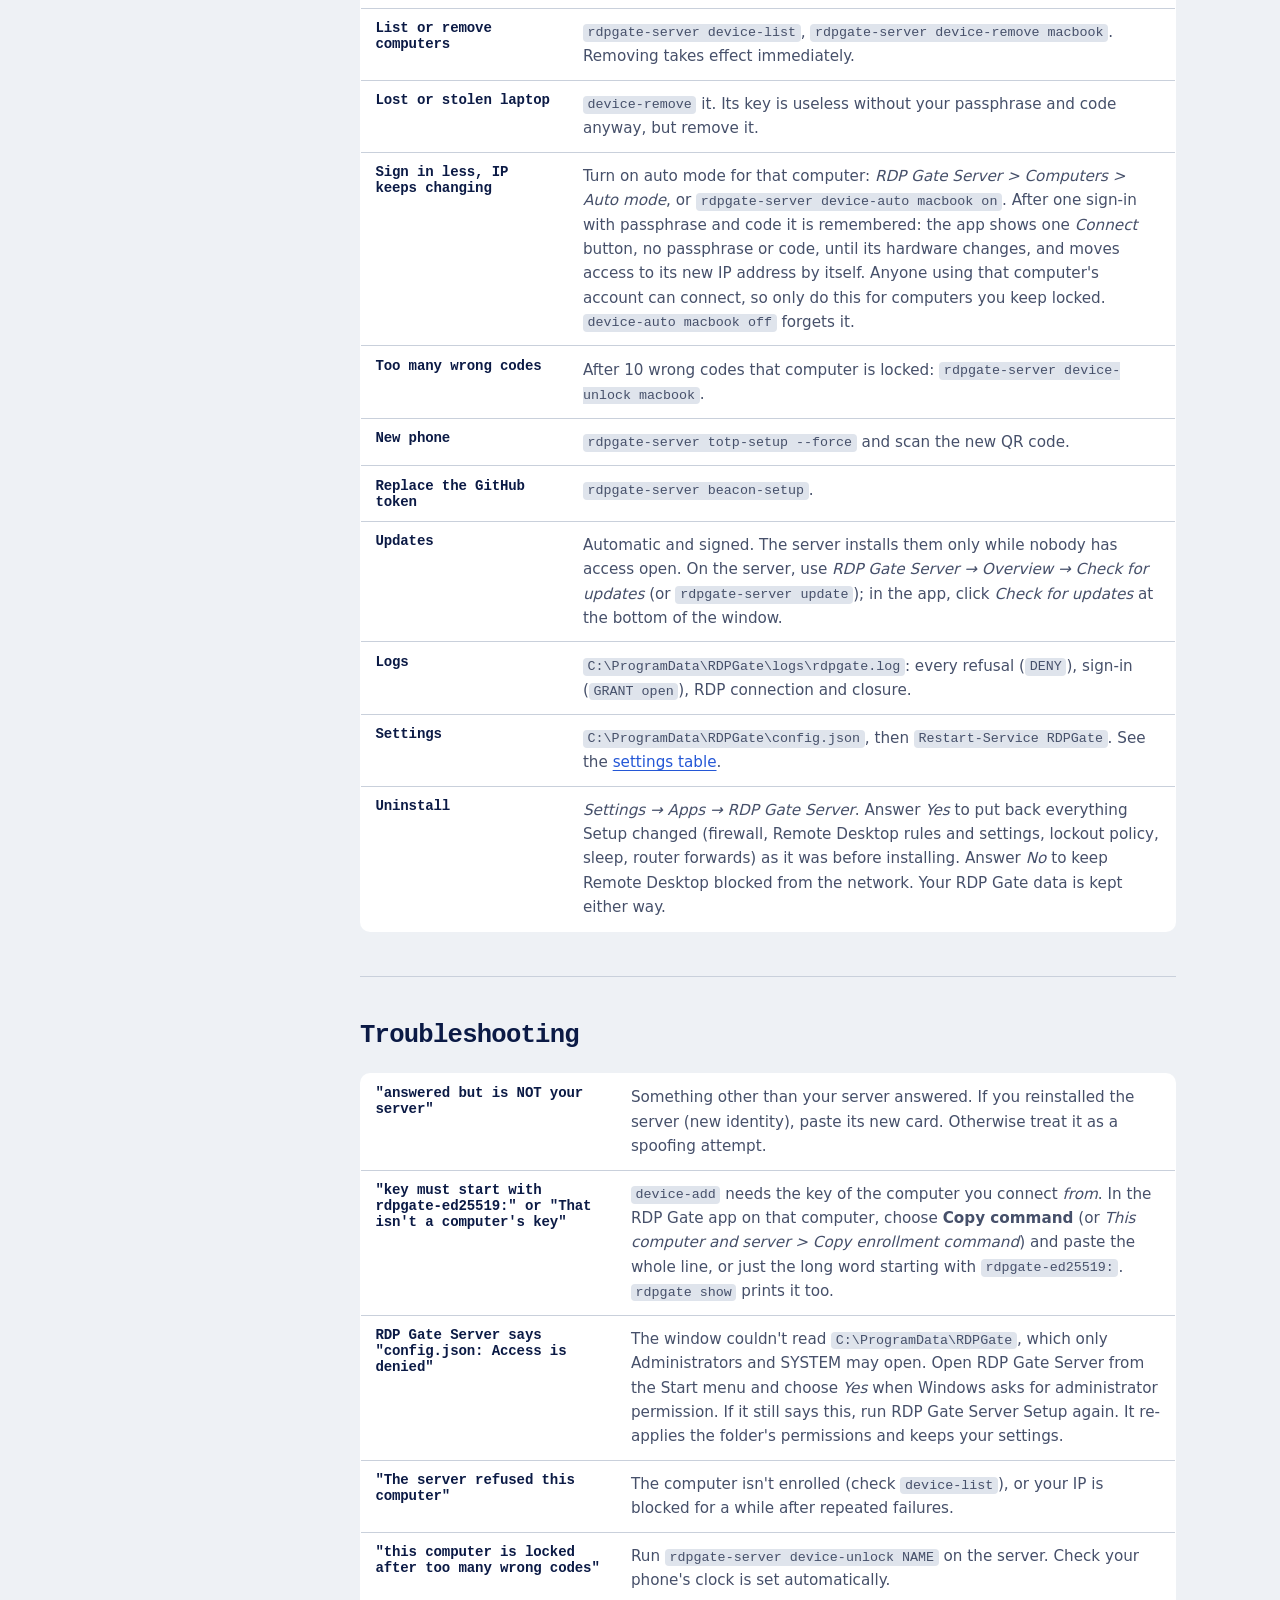
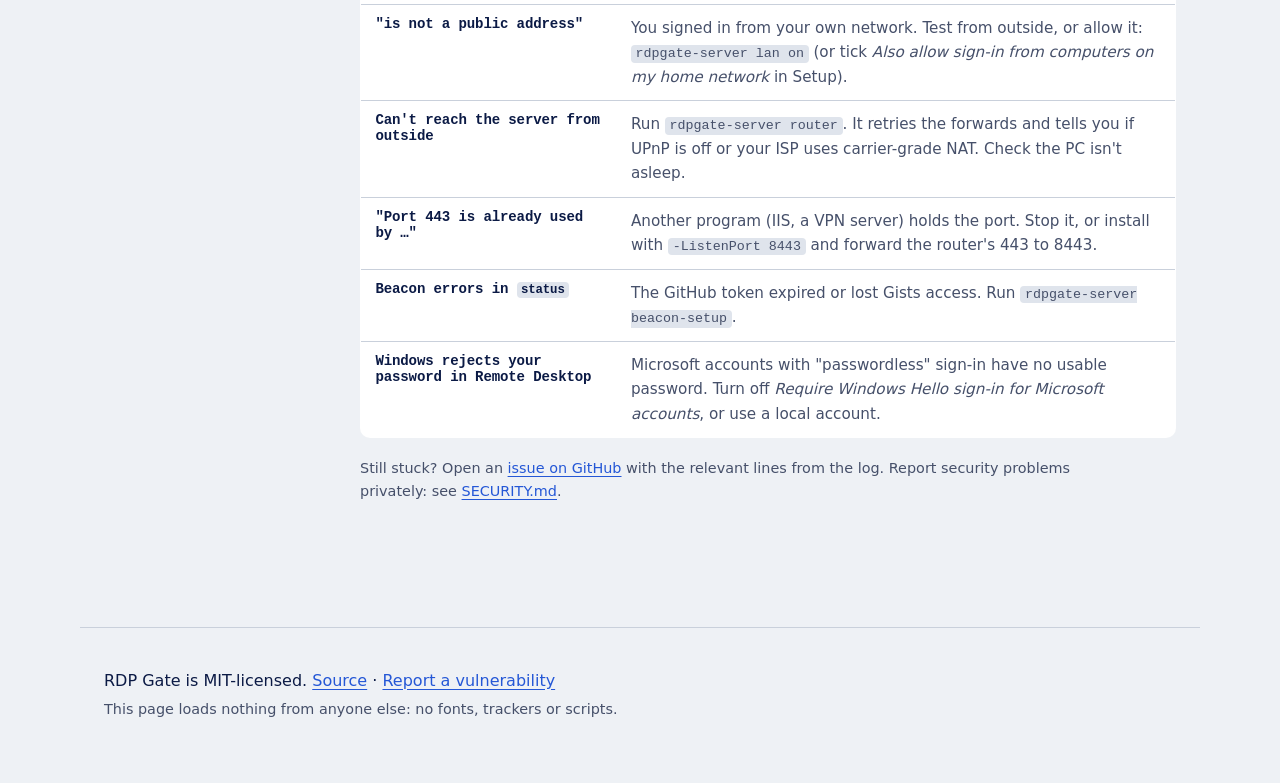
==== commit 37975fd4: "Auto mode remembers the computer: sign in once, then just Connect After one sign-in with passphrase " ====
--- a/docs/guide.html
+++ b/docs/guide.html
@@ -85,7 +85,7 @@
       <p>Run <code>RDP-Gate-Server-Setup-&lt;version&gt;.exe</code>. At the SmartScreen prompt choose <em>More info</em>, then <em>Run anyway</em> (the build isn't Microsoft-signed yet). The wizard asks for:</p>
       <table class="spec">
         <tr><th>Browser sign-in with my domain</th><td>Leave it unticked unless you want <a href="#browser">browser sign-in</a>. If you tick it, the next page explains what you need and asks for the domain; afterwards RDP Gate Server shows the exact DNS records and checks them. The desktop app never needs a domain.</td></tr>
-        <tr><th>Forward ports on my router</th><td>Keep ticked. Setup asks the router (UPnP) to forward TCP 47443 and 3389 to this PC. RDP Gate never uses ports 80 or 443, so a web server or VPN can keep them.</td></tr>
+        <tr><th>Forward ports on my router</th><td>Keep ticked. Setup asks the router (UPnP) to forward TCP 443 and 3389 to this PC.</td></tr>
         <tr><th>Account lockout policy</th><td>Keep ticked. 10 wrong Windows passwords lock that account for 15 minutes.</td></tr>
         <tr><th>Stop this PC sleeping</th><td>Keep ticked on a desktop. A sleeping PC can't answer, and nothing on the internet can wake it. On a laptop this only warns.</td></tr>
         <tr><th>Show the service's status</th><td>Keep ticked. An RDP Gate icon next to the clock shows whether the service is running; click it to open RDP Gate Server.</td></tr>
@@ -100,7 +100,7 @@
         <p>Unzip <code>RDP-Gate-&lt;version&gt;-Windows-Server.zip</code>, open PowerShell <strong>as Administrator</strong> in that folder and run:</p>
         <pre><code>Set-ExecutionPolicy -Scope Process Bypass
 .\install-server.ps1</code></pre>
-        <p>Switches: <code>-Protect Now|AfterSignIn</code> (default: <code>AfterSignIn</code> inside a Remote Desktop session, otherwise <code>Now</code>), <code>-DomainSetup</code> or <code>-PublicHost rdp.example.com</code> (with <code>-CertFile</code> and <code>-KeyFile</code>), <code>-AllowUdp</code>, <code>-Lan On|Off</code>, <code>-SkipLockout</code>, <code>-SkipSleep</code>, <code>-NoBeacon</code>, <code>-NoTotp</code>, <code>-RdpPublicPort 53389</code>, <code>-ListenPort 8443</code>.</p>
+        <p>Switches: <code>-Protect Now|AfterSignIn</code> (default: <code>AfterSignIn</code> inside a Remote Desktop session, otherwise <code>Now</code>), <code>-DomainSetup</code> or <code>-PublicHost rdp.example.com</code>, <code>-AllowUdp</code>, <code>-Lan On|Off</code>, <code>-SkipLockout</code>, <code>-SkipSleep</code>, <code>-NoBeacon</code>, <code>-NoTotp</code>, <code>-RdpPublicPort 53389</code>, <code>-ListenPort 8443</code>.</p>
       </details>
     </li>
 
@@ -124,7 +124,7 @@
       <p>If the router refused UPnP, forward these by hand in its admin page, to this PC's LAN address:</p>
       <table class="spec ports">
         <tr><th scope="col">External</th><th scope="col">To this PC</th><th scope="col">Purpose</th></tr>
-        <tr><td>TCP 47443</td><td>47443</td><td>Sign-in</td></tr>
+        <tr><td>TCP 443</td><td>443</td><td>Sign-in</td></tr>
         <tr><td>TCP 3389</td><td>3389</td><td>Remote Desktop. Windows Firewall keeps it closed until someone signs in.</td></tr>
       </table>
       <p>Either way, give the PC a <strong>reserved (fixed) address</strong> in the router's DHCP settings, so the forwards keep pointing at it.</p>
@@ -239,7 +239,7 @@
       <h3>Or from the command line</h3>
       <pre><code>rdpgate connect                 # asks for passphrase and code, then opens Remote Desktop
 rdpgate connect --no-launch     # only open the firewall; prints the address and .rdp file
-rdpgate connect --address 203.0.113.7:47443 # try this address first
+rdpgate connect --address 203.0.113.7:443   # try this address first
 rdpgate lock                    # close access for this network now</code></pre>
     </li>
   </ol>
@@ -254,8 +254,7 @@
     <li><strong>A domain you control</strong>, e.g. <code>example.com</code>, from any registrar or Cloudflare.</li>
     <li><strong>A DNS "A" record</strong> for a name under it, e.g. <code>rdp.example.com</code>, pointing at your home's public IP.</li>
     <li><strong>Dynamic DNS</strong> if your home IP changes. Most registrars and routers have it built in ("DDNS").</li>
-    <li><strong>A certificate</strong> for that name, as PEM files you renew. RDP Gate doesn't fetch one: Let's Encrypt only checks ports 80 and 443, which RDP Gate never uses. Get one with a DNS check instead (<a href="https://www.win-acme.com/">win-acme</a>, or certbot with your DNS provider's plugin).</li>
-    <li><strong>Port 47443</strong> on your router reaching the PC (already done for the app). The sign-in page is at <code>https://rdp.example.com:47443/…</code>.</li>
+    <li><strong>Port 443</strong> on your router reaching the PC (already done for the app). Let's Encrypt only checks port 443.</li>
   </ul>
   <p>The desktop app doesn't need any of this.</p>
 
@@ -268,7 +267,7 @@
       <ol class="plain">
         <li><strong>Domain name.</strong> Enter e.g. <code>rdp.example.com</code>.</li>
         <li><strong>DNS records.</strong> It finds your public addresses and shows the exact records to create: type <code>A</code> for IPv4 and, if you have IPv6, <code>AAAA</code> (name, value, TTL). Then it checks them until they're right. It warns about a Cloudflare proxy (set it to <em>DNS only</em>) and any record that points somewhere else.</li>
-        <li><strong>Certificate.</strong> Enter the certificate file (PEM, full chain) and its private key. It checks they match and cover your domain. Renewed files are picked up within an hour, no restart needed.</li>
+        <li><strong>Certificate.</strong> It's free and automatic from Let's Encrypt. An email for expiry notices is optional.</li>
         <li><strong>Turn it on.</strong> It saves the settings and restarts the service. If access is open, it asks first, because a restart closes it. Then it prints your sign-in page and offers a link for your first passkey.</li>
       </ol>
       <p>Your devices, passkeys, beacon and other settings are kept. To turn browser sign-in off again: <code>rdpgate-server domain-setup --remove</code>.</p>
@@ -308,6 +307,7 @@
     <tr><th>Add or change a domain</th><td><em>RDP Gate Server &gt; Browser sign-in</em>, or <code>rdpgate-server domain-setup</code> (see <a href="#browser">browser sign-in</a>).</td></tr>
     <tr><th>List or remove computers</th><td><code>rdpgate-server device-list</code>, <code>rdpgate-server device-remove macbook</code>. Removing takes effect immediately.</td></tr>
     <tr><th>Lost or stolen laptop</th><td><code>device-remove</code> it. Its key is useless without your passphrase and code anyway, but remove it.</td></tr>
+    <tr><th>Sign in less, IP keeps changing</th><td>Turn on auto mode for that computer: <em>RDP Gate Server &gt; Computers &gt; Auto mode</em>, or <code>rdpgate-server device-auto macbook on</code>. After one sign-in with passphrase and code it is remembered: the app shows one <em>Connect</em> button, no passphrase or code, until its hardware changes, and moves access to its new IP address by itself. Anyone using that computer's account can connect, so only do this for computers you keep locked. <code>device-auto macbook off</code> forgets it.</td></tr>
     <tr><th>Too many wrong codes</th><td>After 10 wrong codes that computer is locked: <code>rdpgate-server device-unlock macbook</code>.</td></tr>
     <tr><th>New phone</th><td><code>rdpgate-server totp-setup --force</code> and scan the new QR code.</td></tr>
     <tr><th>Replace the GitHub token</th><td><code>rdpgate-server beacon-setup</code>.</td></tr>
@@ -329,7 +329,7 @@
     <tr><th>"this computer is locked after too many wrong codes"</th><td>Run <code>rdpgate-server device-unlock NAME</code> on the server. Check your phone's clock is set automatically.</td></tr>
     <tr><th>"is not a public address"</th><td>You signed in from your own network. Test from outside, or allow it: <code>rdpgate-server lan on</code> (or tick <em>Also allow sign-in from computers on my home network</em> in Setup).</td></tr>
     <tr><th>Can't reach the server from outside</th><td>Run <code>rdpgate-server router</code>. It retries the forwards and tells you if UPnP is off or your ISP uses carrier-grade NAT. Check the PC isn't asleep.</td></tr>
-    <tr><th>"Port 47443 is already used by …"</th><td>Another program holds the port. Stop it, or install with <code>-ListenPort 8443</code> and forward the router's 47443 to 8443.</td></tr>
+    <tr><th>"Port 443 is already used by …"</th><td>Another program (IIS, a VPN server) holds the port. Stop it, or install with <code>-ListenPort 8443</code> and forward the router's 443 to 8443.</td></tr>
     <tr><th>Beacon errors in <code>status</code></th><td>The GitHub token expired or lost Gists access. Run <code>rdpgate-server beacon-setup</code>.</td></tr>
     <tr><th>Windows rejects your password in Remote Desktop</th><td>Microsoft accounts with "passwordless" sign-in have no usable password. Turn off <em>Require Windows Hello sign-in for Microsoft accounts</em>, or use a local account.</td></tr>
   </table>
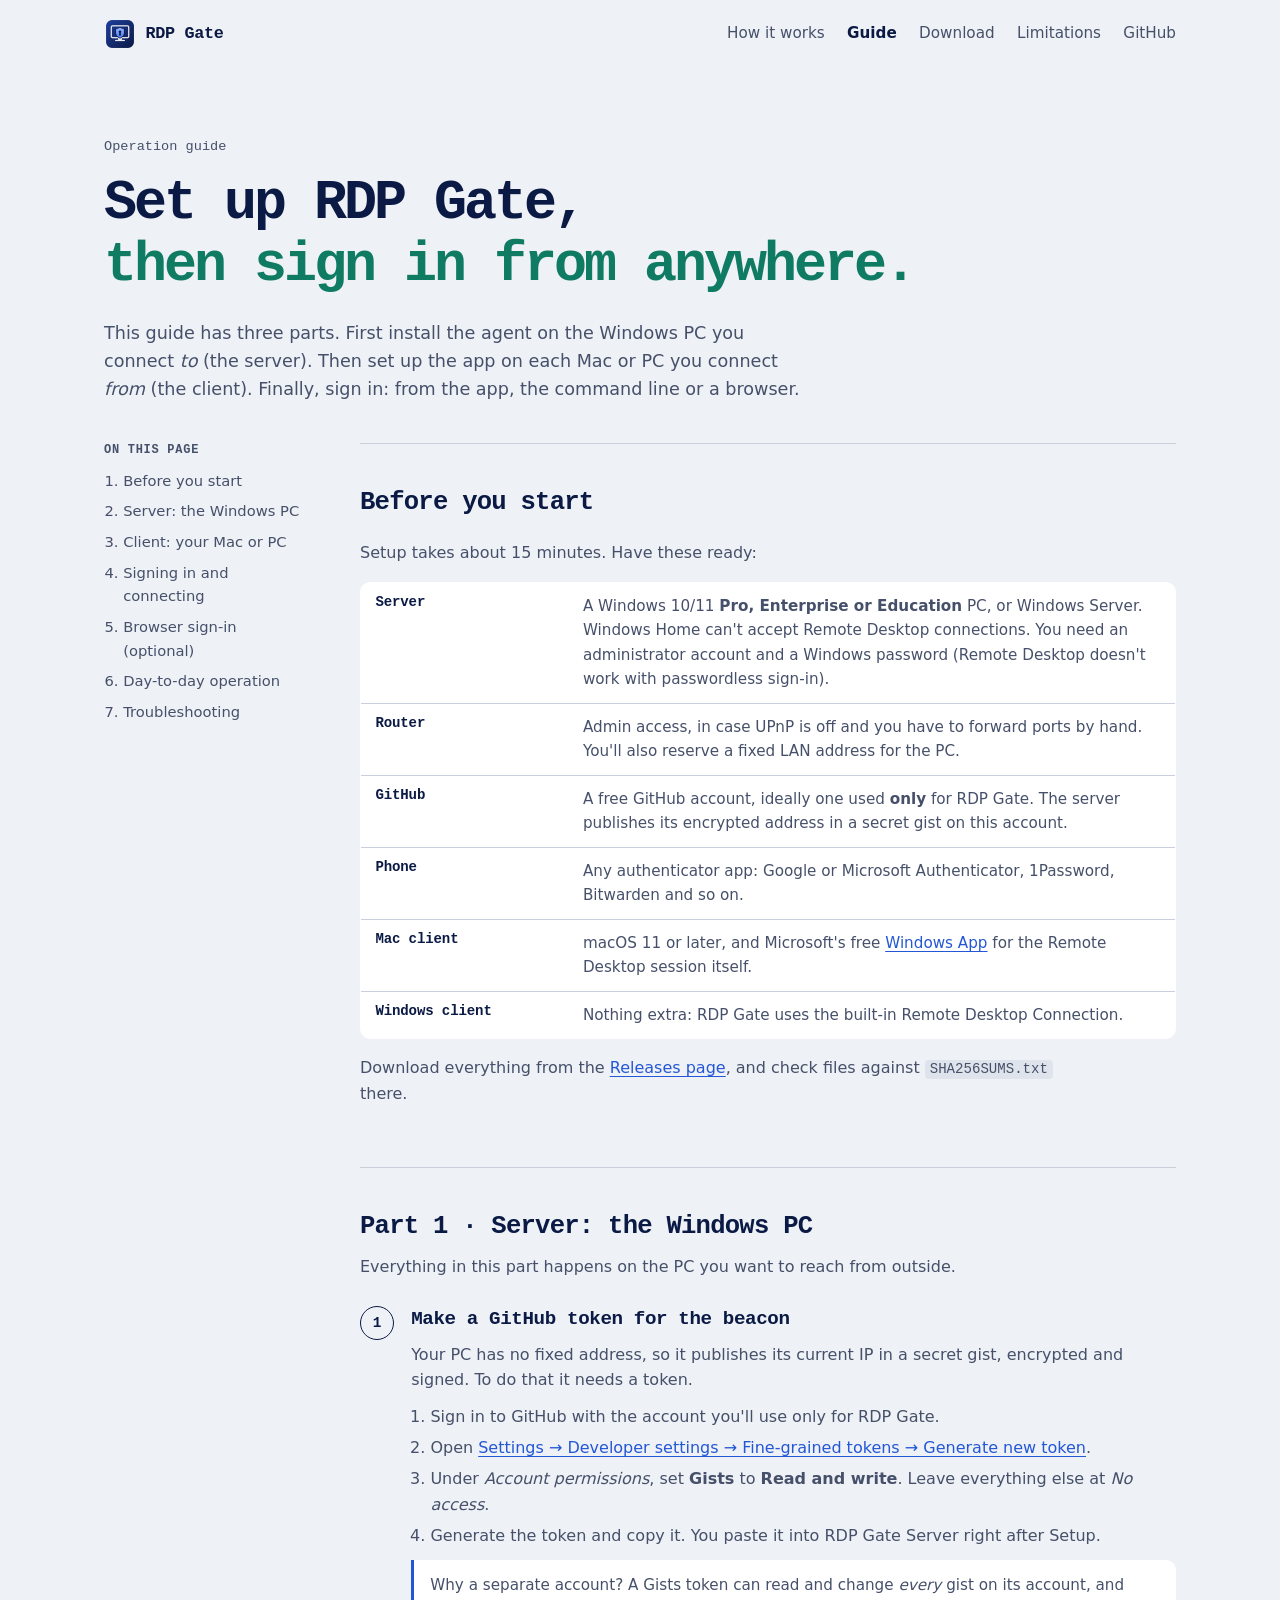
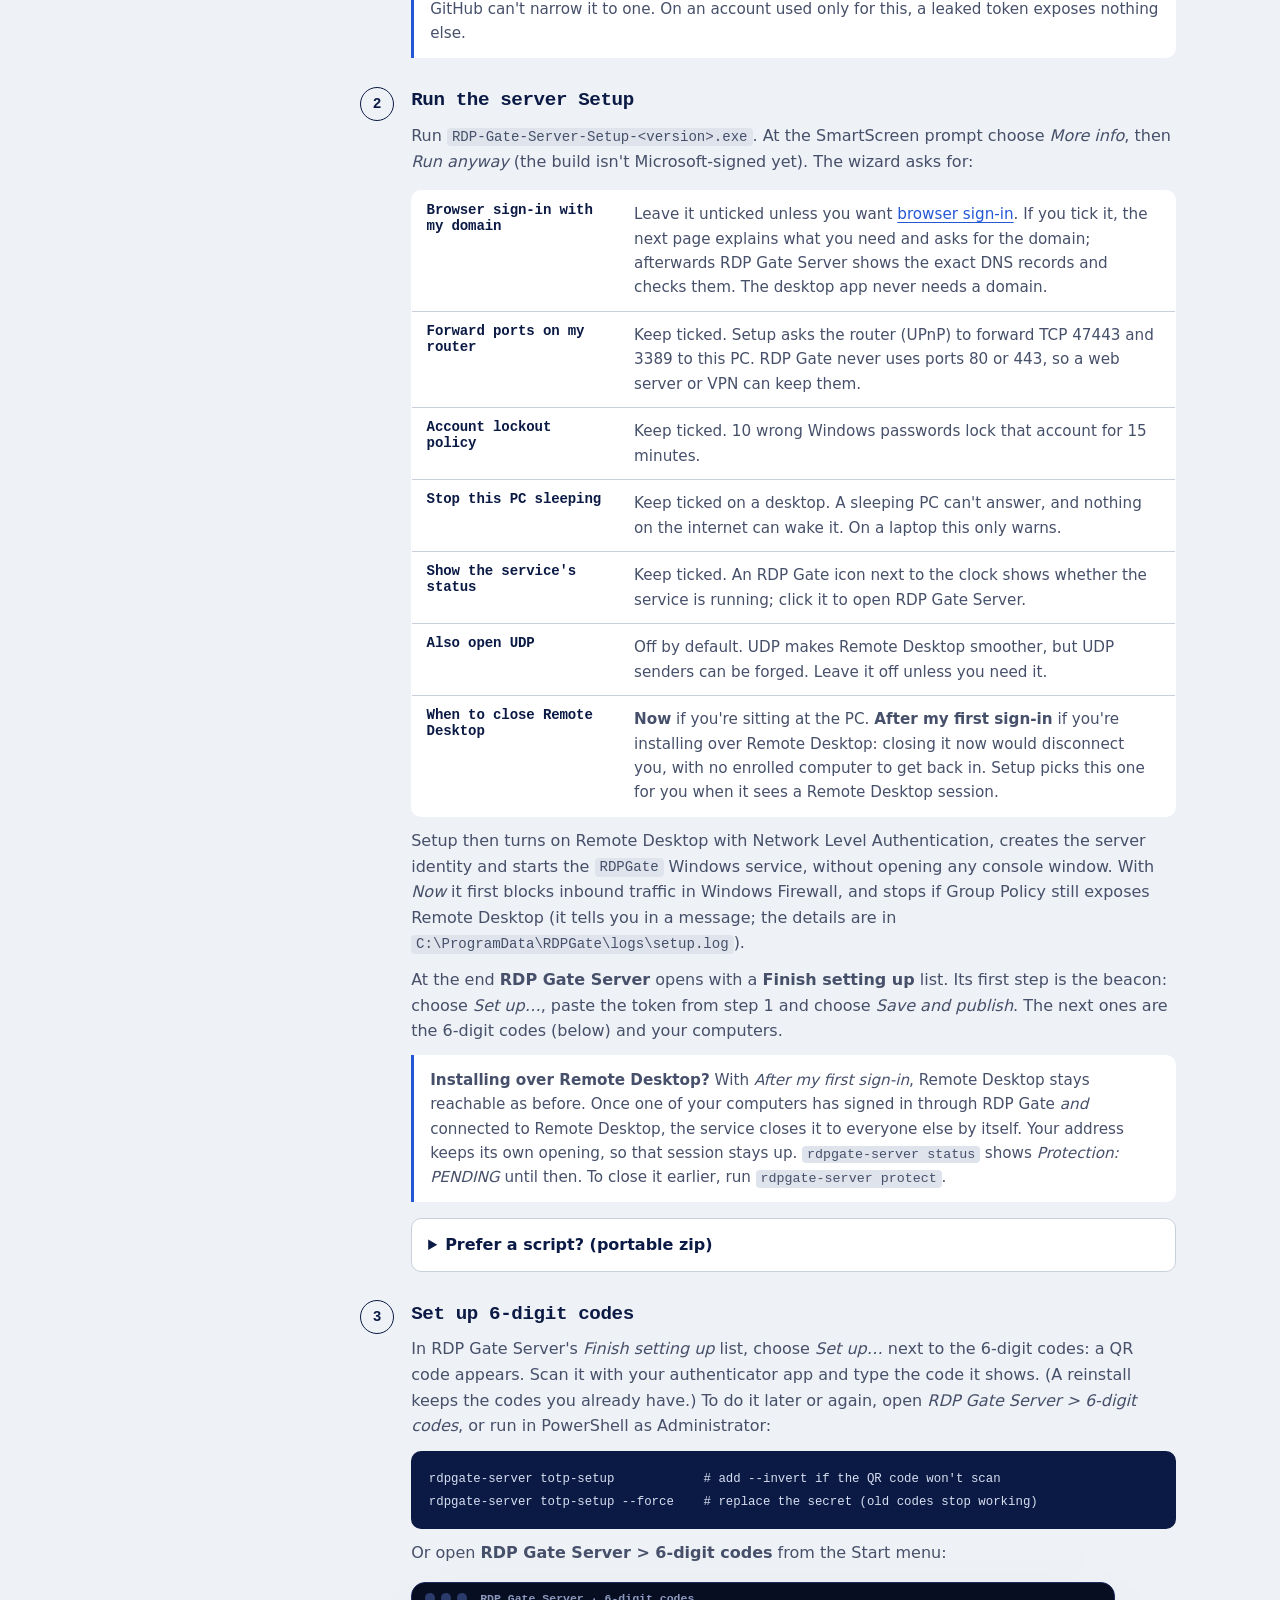
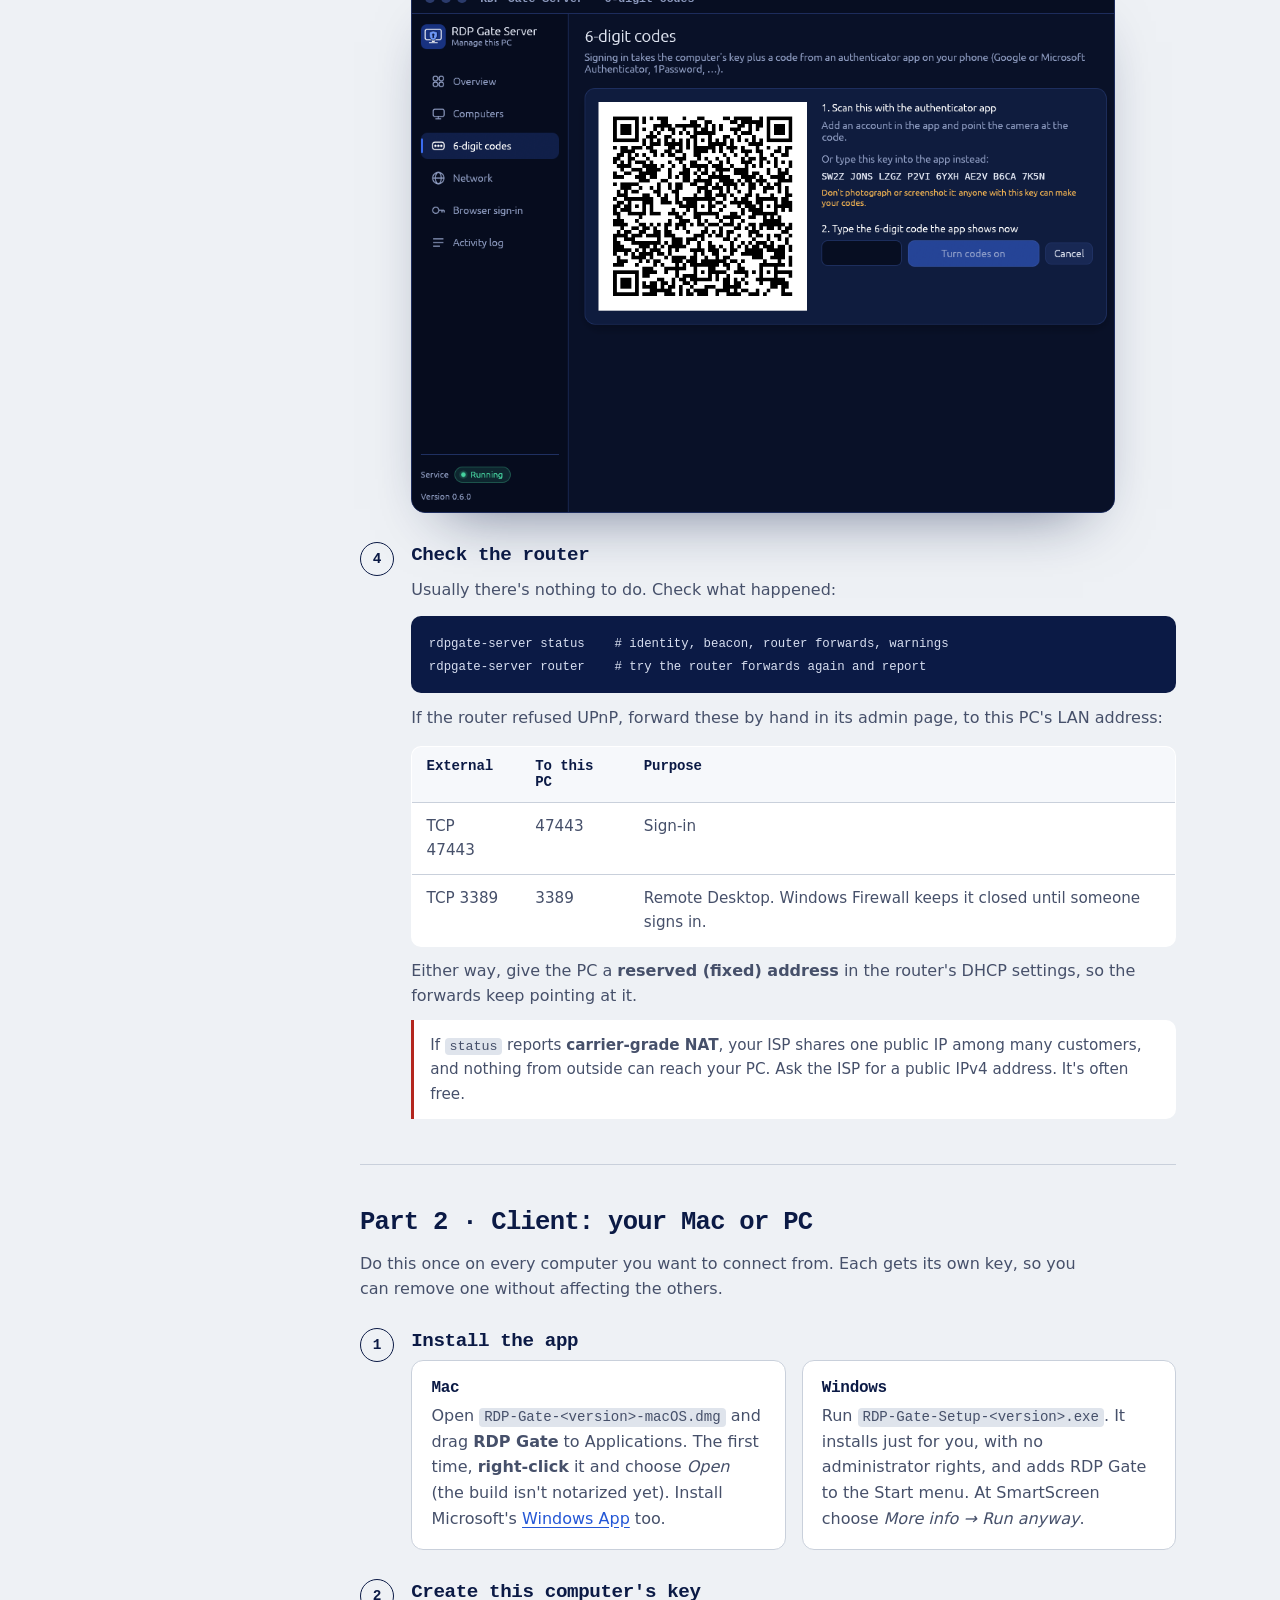
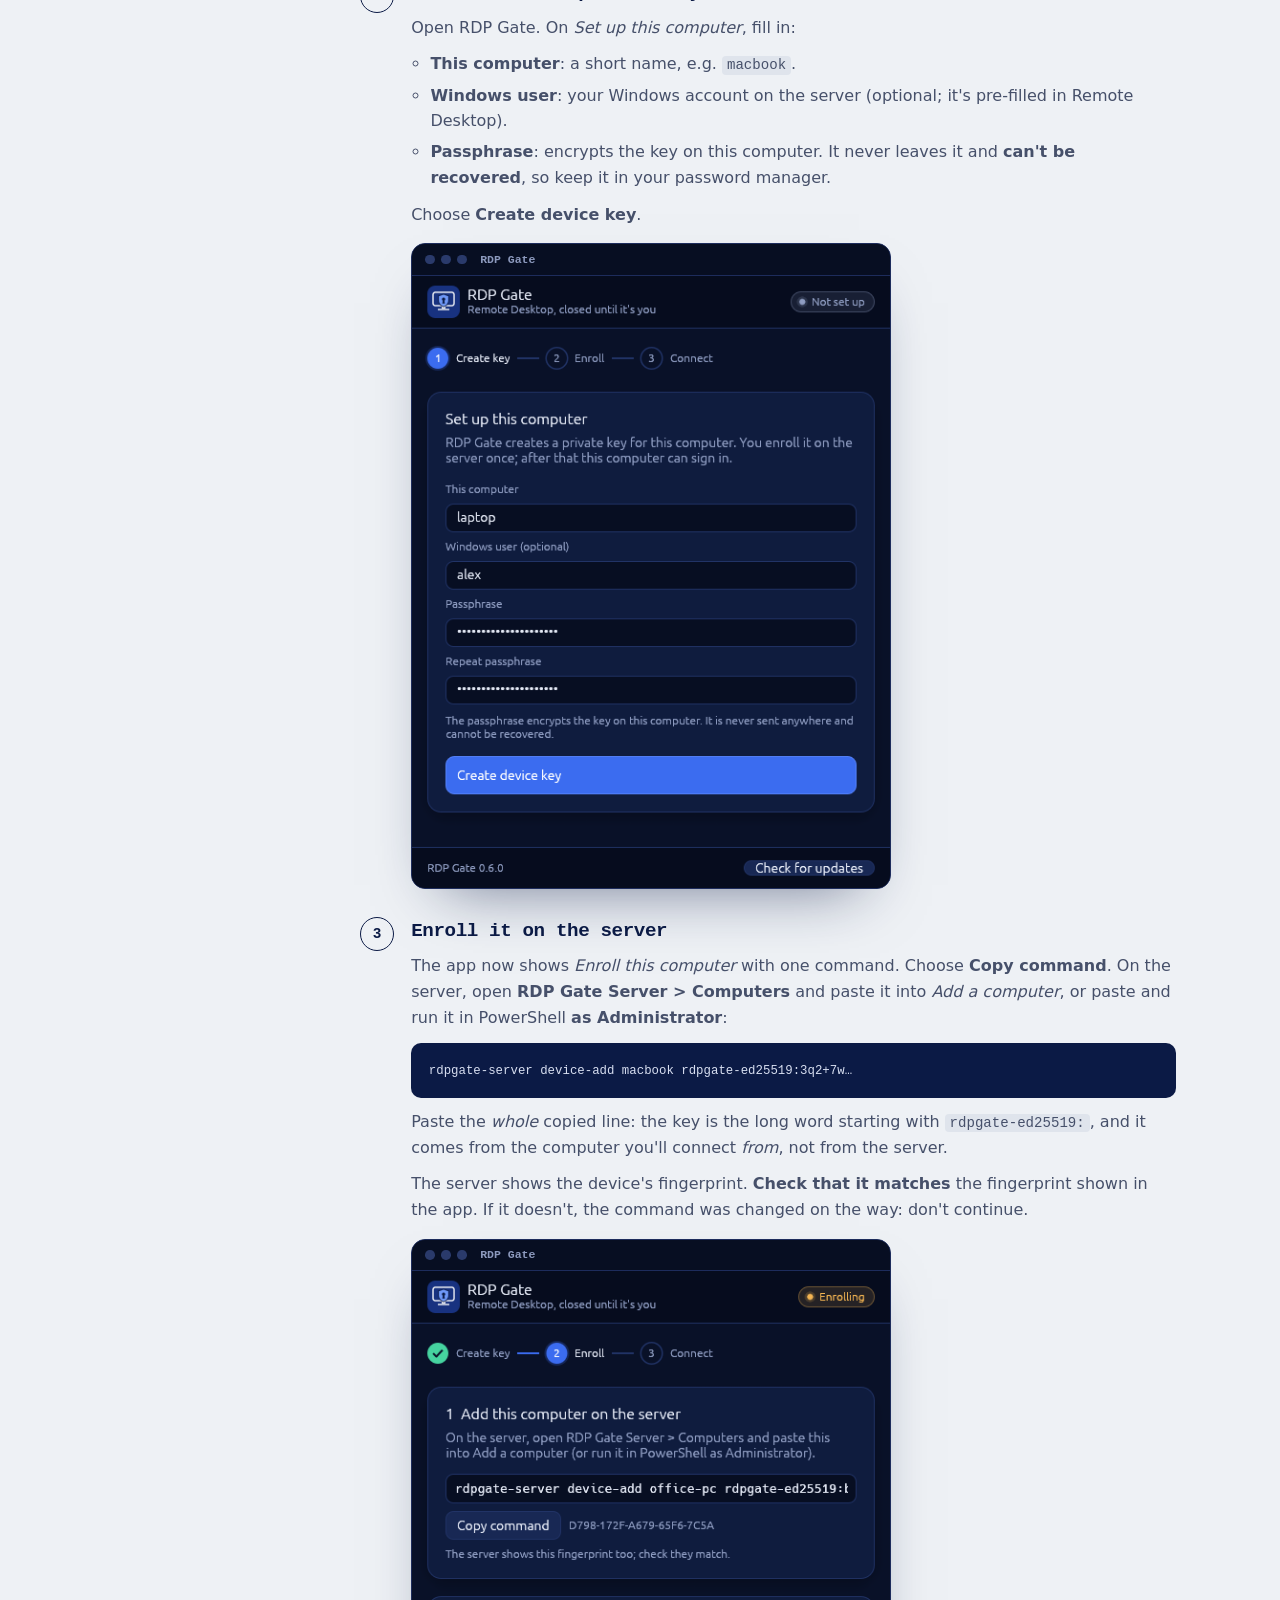
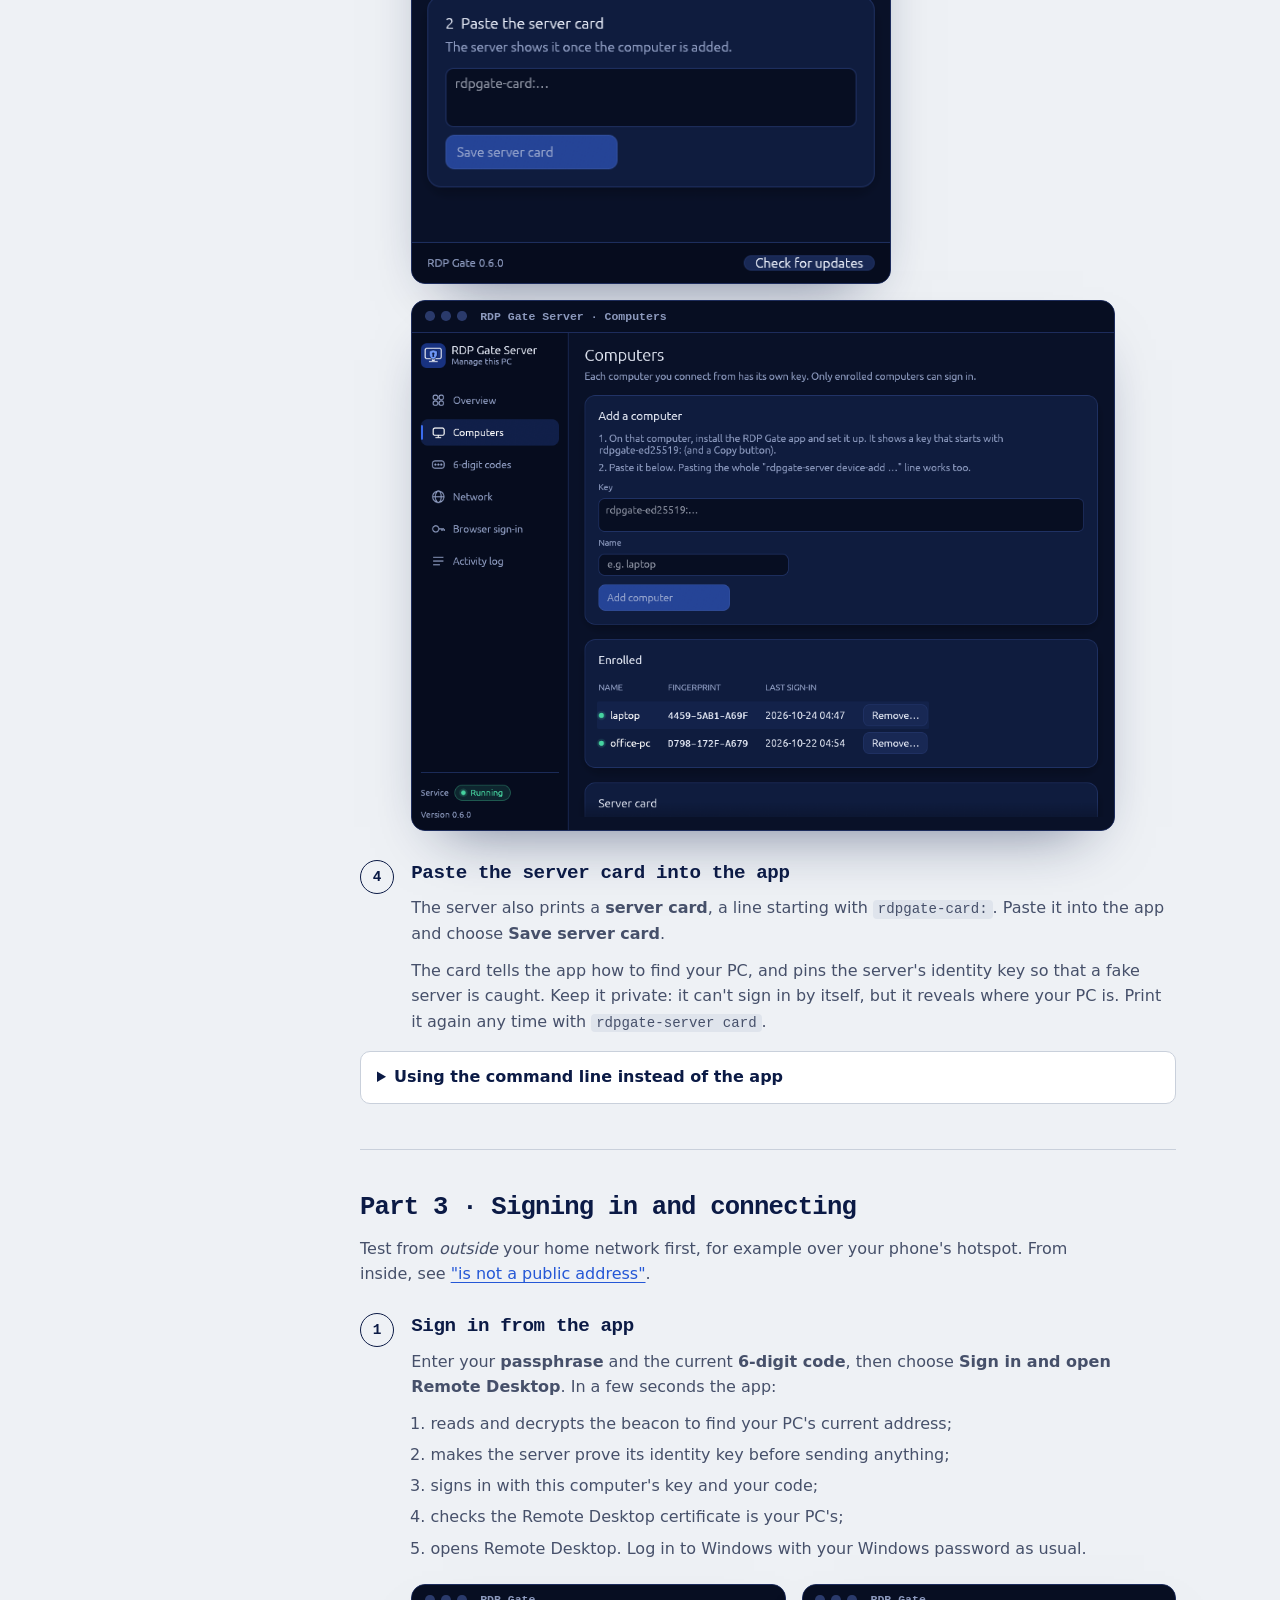
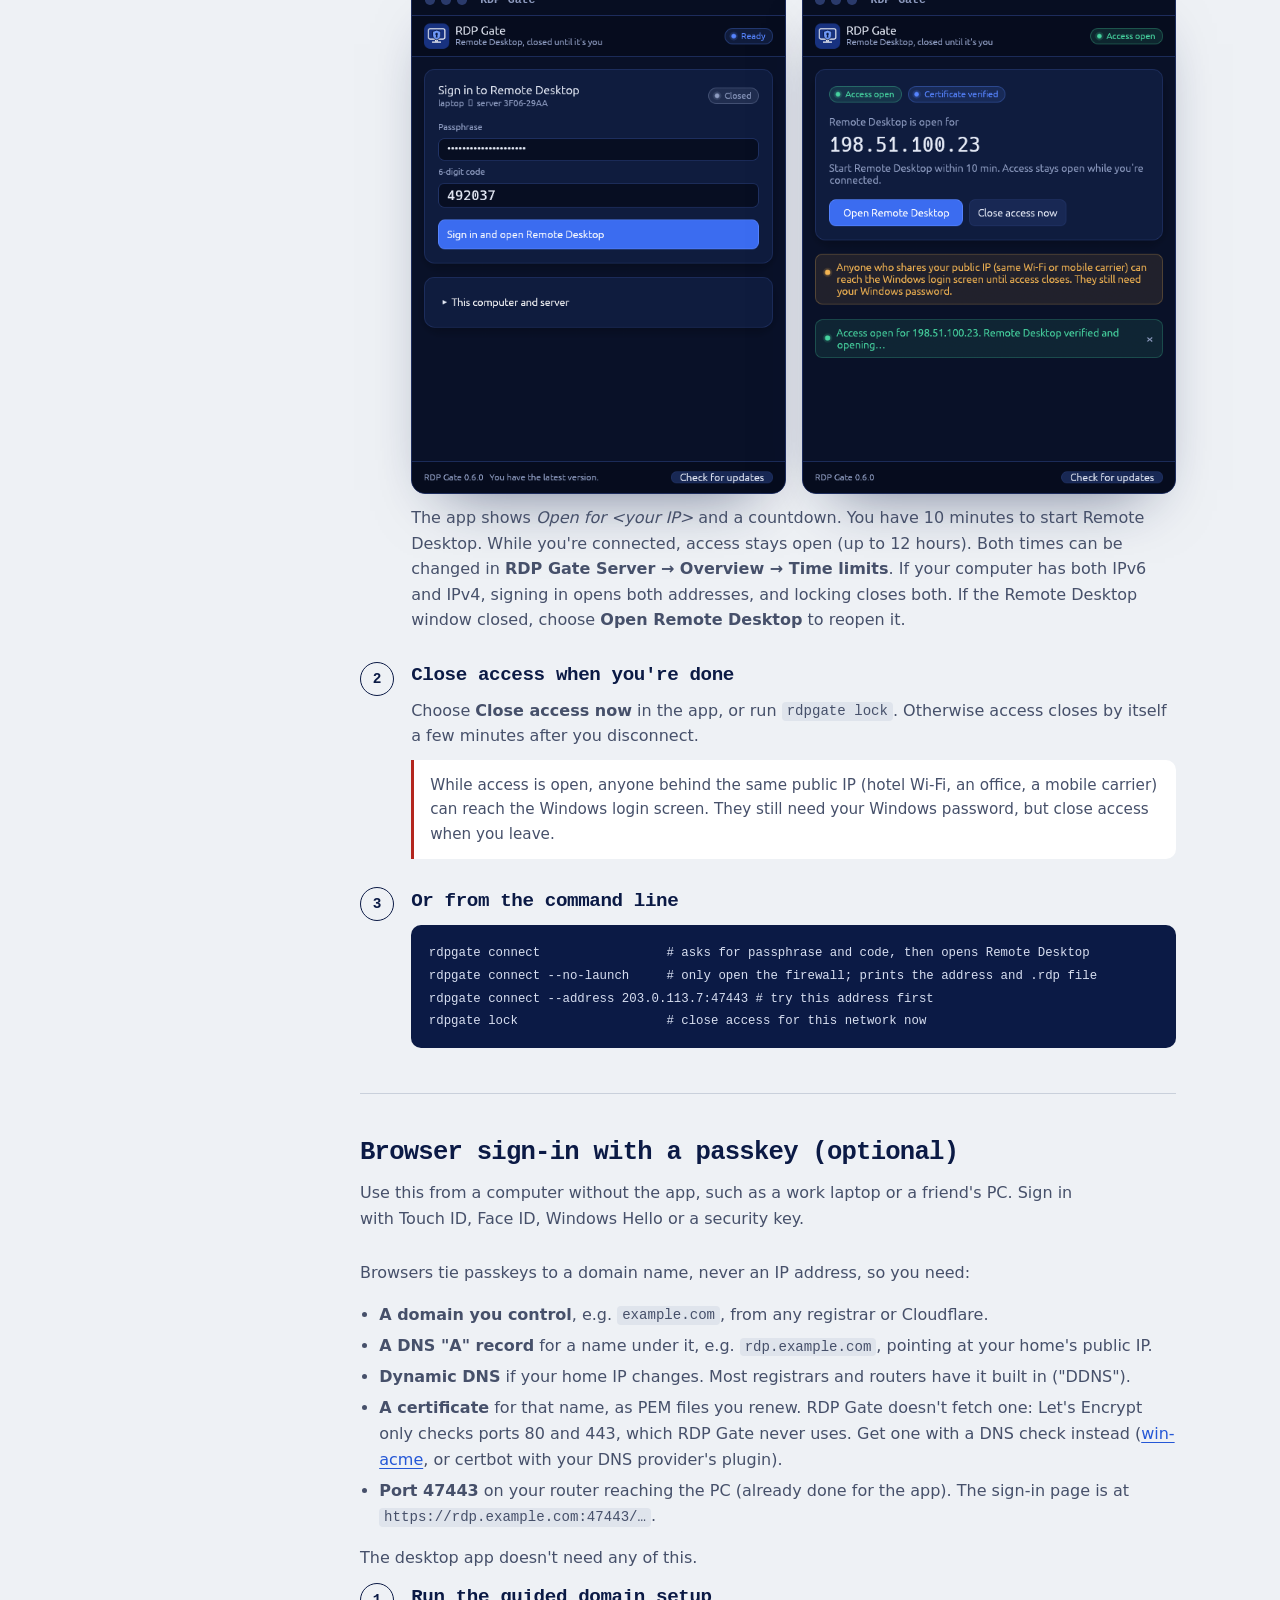
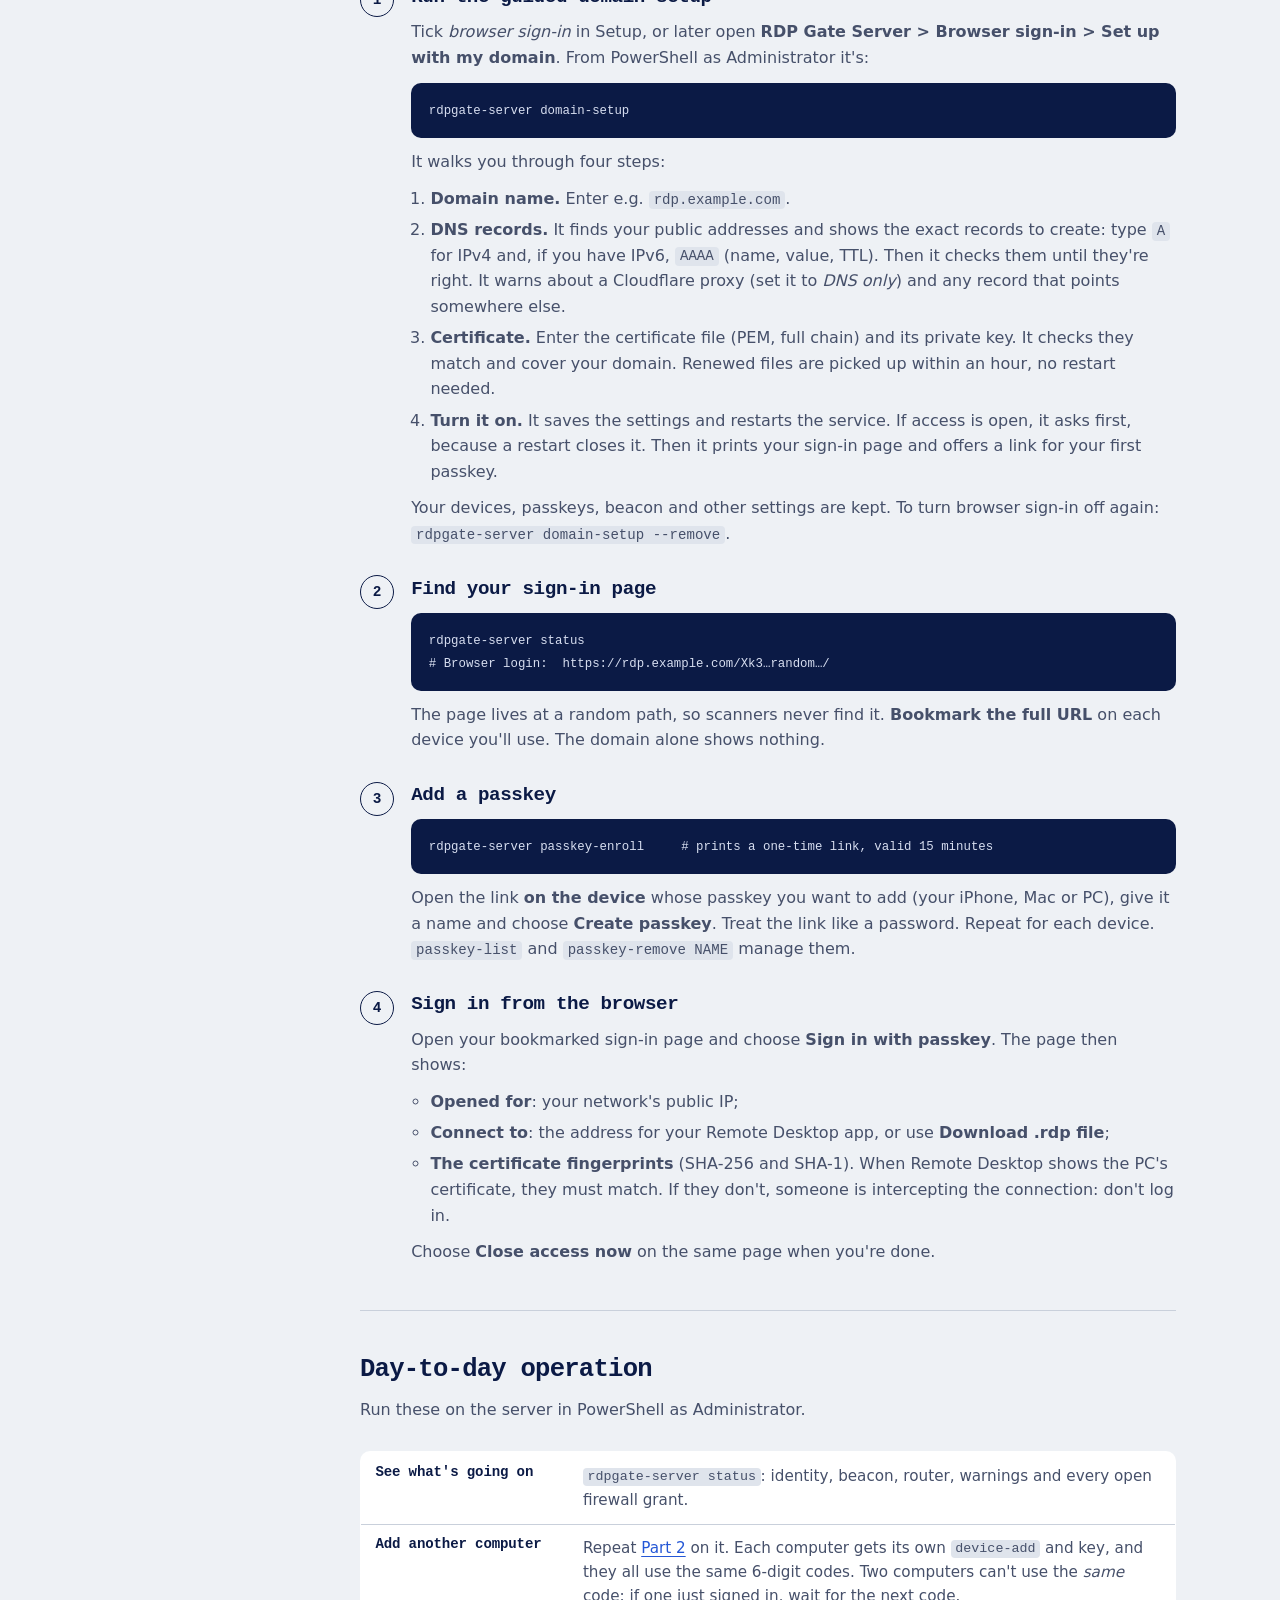
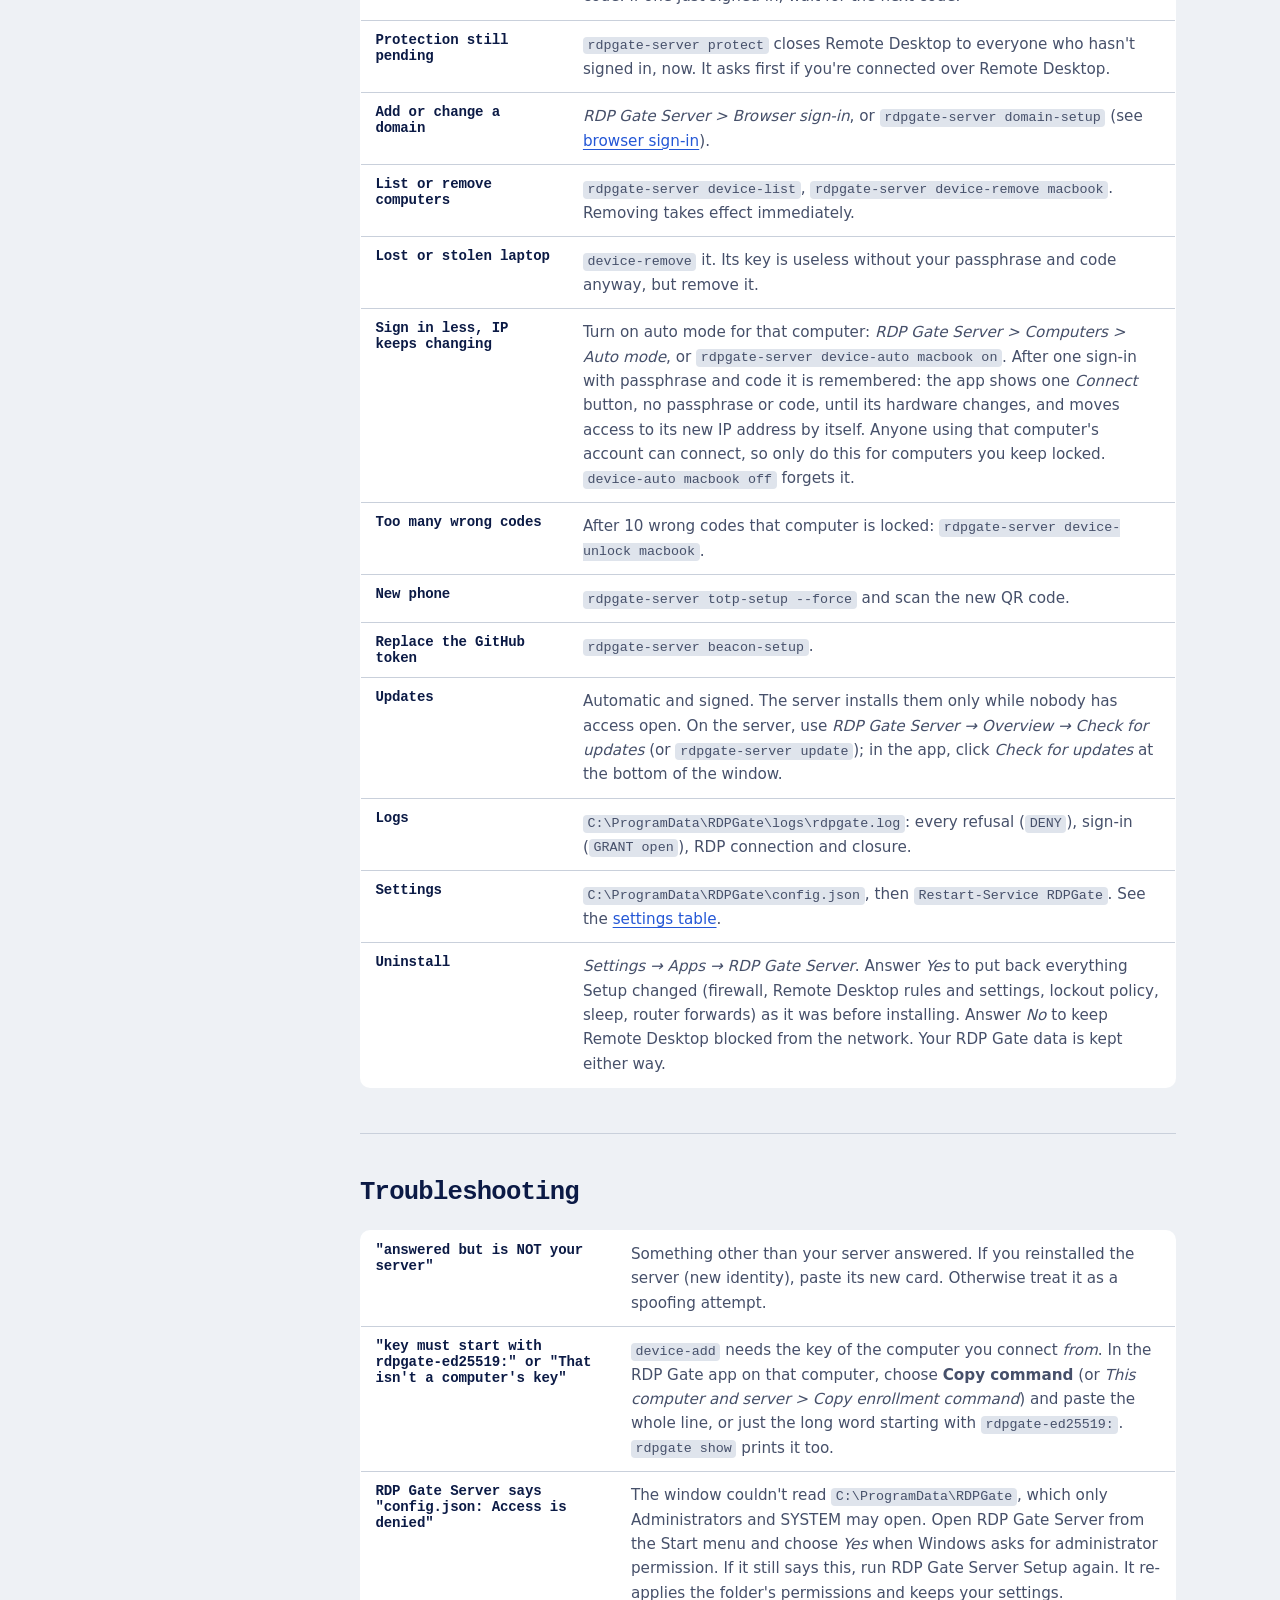
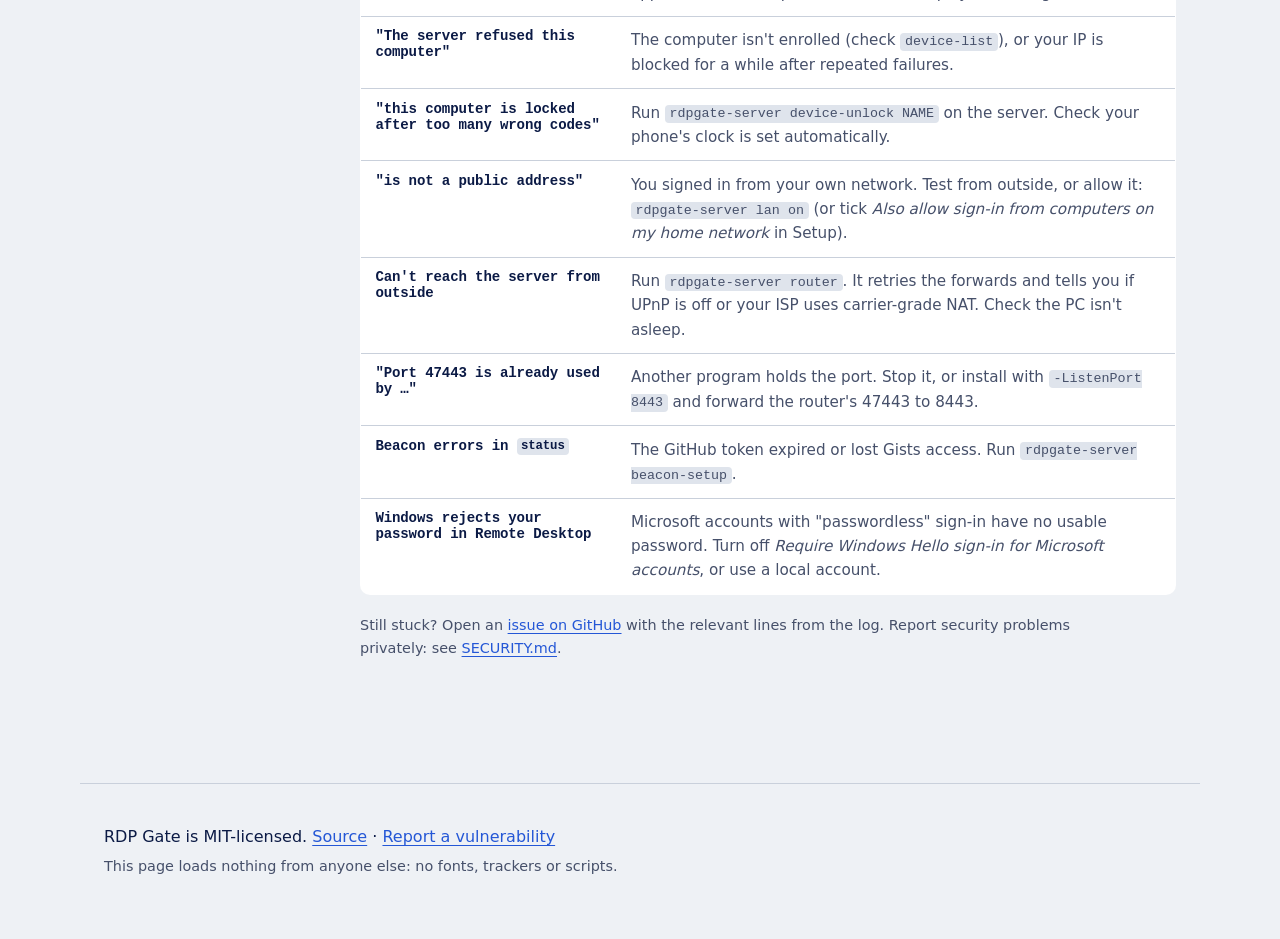
==== commit 4f51f77e: "Merge remote-tracking branch 'origin/main' into claude/auto-ip-update-login-9ba26d # Conflicts: #	cr" ====
--- a/docs/guide.html
+++ b/docs/guide.html
@@ -85,7 +85,7 @@
       <p>Run <code>RDP-Gate-Server-Setup-&lt;version&gt;.exe</code>. At the SmartScreen prompt choose <em>More info</em>, then <em>Run anyway</em> (the build isn't Microsoft-signed yet). The wizard asks for:</p>
       <table class="spec">
         <tr><th>Browser sign-in with my domain</th><td>Leave it unticked unless you want <a href="#browser">browser sign-in</a>. If you tick it, the next page explains what you need and asks for the domain; afterwards RDP Gate Server shows the exact DNS records and checks them. The desktop app never needs a domain.</td></tr>
-        <tr><th>Forward ports on my router</th><td>Keep ticked. Setup asks the router (UPnP) to forward TCP 443 and 3389 to this PC.</td></tr>
+        <tr><th>Forward ports on my router</th><td>Keep ticked. Setup asks the router (UPnP) to forward TCP 47443 and 3389 to this PC. RDP Gate never uses ports 80 or 443, so a web server or VPN can keep them.</td></tr>
         <tr><th>Account lockout policy</th><td>Keep ticked. 10 wrong Windows passwords lock that account for 15 minutes.</td></tr>
         <tr><th>Stop this PC sleeping</th><td>Keep ticked on a desktop. A sleeping PC can't answer, and nothing on the internet can wake it. On a laptop this only warns.</td></tr>
         <tr><th>Show the service's status</th><td>Keep ticked. An RDP Gate icon next to the clock shows whether the service is running; click it to open RDP Gate Server.</td></tr>
@@ -100,7 +100,7 @@
         <p>Unzip <code>RDP-Gate-&lt;version&gt;-Windows-Server.zip</code>, open PowerShell <strong>as Administrator</strong> in that folder and run:</p>
         <pre><code>Set-ExecutionPolicy -Scope Process Bypass
 .\install-server.ps1</code></pre>
-        <p>Switches: <code>-Protect Now|AfterSignIn</code> (default: <code>AfterSignIn</code> inside a Remote Desktop session, otherwise <code>Now</code>), <code>-DomainSetup</code> or <code>-PublicHost rdp.example.com</code>, <code>-AllowUdp</code>, <code>-Lan On|Off</code>, <code>-SkipLockout</code>, <code>-SkipSleep</code>, <code>-NoBeacon</code>, <code>-NoTotp</code>, <code>-RdpPublicPort 53389</code>, <code>-ListenPort 8443</code>.</p>
+        <p>Switches: <code>-Protect Now|AfterSignIn</code> (default: <code>AfterSignIn</code> inside a Remote Desktop session, otherwise <code>Now</code>), <code>-DomainSetup</code> or <code>-PublicHost rdp.example.com</code> (with <code>-CertFile</code> and <code>-KeyFile</code>), <code>-AllowUdp</code>, <code>-Lan On|Off</code>, <code>-SkipLockout</code>, <code>-SkipSleep</code>, <code>-NoBeacon</code>, <code>-NoTotp</code>, <code>-RdpPublicPort 53389</code>, <code>-ListenPort 8443</code>.</p>
       </details>
     </li>
 
@@ -124,7 +124,7 @@
       <p>If the router refused UPnP, forward these by hand in its admin page, to this PC's LAN address:</p>
       <table class="spec ports">
         <tr><th scope="col">External</th><th scope="col">To this PC</th><th scope="col">Purpose</th></tr>
-        <tr><td>TCP 443</td><td>443</td><td>Sign-in</td></tr>
+        <tr><td>TCP 47443</td><td>47443</td><td>Sign-in</td></tr>
         <tr><td>TCP 3389</td><td>3389</td><td>Remote Desktop. Windows Firewall keeps it closed until someone signs in.</td></tr>
       </table>
       <p>Either way, give the PC a <strong>reserved (fixed) address</strong> in the router's DHCP settings, so the forwards keep pointing at it.</p>
@@ -239,7 +239,7 @@
       <h3>Or from the command line</h3>
       <pre><code>rdpgate connect                 # asks for passphrase and code, then opens Remote Desktop
 rdpgate connect --no-launch     # only open the firewall; prints the address and .rdp file
-rdpgate connect --address 203.0.113.7:443   # try this address first
+rdpgate connect --address 203.0.113.7:47443 # try this address first
 rdpgate lock                    # close access for this network now</code></pre>
     </li>
   </ol>
@@ -254,7 +254,8 @@
     <li><strong>A domain you control</strong>, e.g. <code>example.com</code>, from any registrar or Cloudflare.</li>
     <li><strong>A DNS "A" record</strong> for a name under it, e.g. <code>rdp.example.com</code>, pointing at your home's public IP.</li>
     <li><strong>Dynamic DNS</strong> if your home IP changes. Most registrars and routers have it built in ("DDNS").</li>
-    <li><strong>Port 443</strong> on your router reaching the PC (already done for the app). Let's Encrypt only checks port 443.</li>
+    <li><strong>A certificate</strong> for that name, as PEM files you renew. RDP Gate doesn't fetch one: Let's Encrypt only checks ports 80 and 443, which RDP Gate never uses. Get one with a DNS check instead (<a href="https://www.win-acme.com/">win-acme</a>, or certbot with your DNS provider's plugin).</li>
+    <li><strong>Port 47443</strong> on your router reaching the PC (already done for the app). The sign-in page is at <code>https://rdp.example.com:47443/…</code>.</li>
   </ul>
   <p>The desktop app doesn't need any of this.</p>
 
@@ -267,7 +268,7 @@
       <ol class="plain">
         <li><strong>Domain name.</strong> Enter e.g. <code>rdp.example.com</code>.</li>
         <li><strong>DNS records.</strong> It finds your public addresses and shows the exact records to create: type <code>A</code> for IPv4 and, if you have IPv6, <code>AAAA</code> (name, value, TTL). Then it checks them until they're right. It warns about a Cloudflare proxy (set it to <em>DNS only</em>) and any record that points somewhere else.</li>
-        <li><strong>Certificate.</strong> It's free and automatic from Let's Encrypt. An email for expiry notices is optional.</li>
+        <li><strong>Certificate.</strong> Enter the certificate file (PEM, full chain) and its private key. It checks they match and cover your domain. Renewed files are picked up within an hour, no restart needed.</li>
         <li><strong>Turn it on.</strong> It saves the settings and restarts the service. If access is open, it asks first, because a restart closes it. Then it prints your sign-in page and offers a link for your first passkey.</li>
       </ol>
       <p>Your devices, passkeys, beacon and other settings are kept. To turn browser sign-in off again: <code>rdpgate-server domain-setup --remove</code>.</p>
@@ -329,7 +330,7 @@
     <tr><th>"this computer is locked after too many wrong codes"</th><td>Run <code>rdpgate-server device-unlock NAME</code> on the server. Check your phone's clock is set automatically.</td></tr>
     <tr><th>"is not a public address"</th><td>You signed in from your own network. Test from outside, or allow it: <code>rdpgate-server lan on</code> (or tick <em>Also allow sign-in from computers on my home network</em> in Setup).</td></tr>
     <tr><th>Can't reach the server from outside</th><td>Run <code>rdpgate-server router</code>. It retries the forwards and tells you if UPnP is off or your ISP uses carrier-grade NAT. Check the PC isn't asleep.</td></tr>
-    <tr><th>"Port 443 is already used by …"</th><td>Another program (IIS, a VPN server) holds the port. Stop it, or install with <code>-ListenPort 8443</code> and forward the router's 443 to 8443.</td></tr>
+    <tr><th>"Port 47443 is already used by …"</th><td>Another program holds the port. Stop it, or install with <code>-ListenPort 8443</code> and forward the router's 47443 to 8443.</td></tr>
     <tr><th>Beacon errors in <code>status</code></th><td>The GitHub token expired or lost Gists access. Run <code>rdpgate-server beacon-setup</code>.</td></tr>
     <tr><th>Windows rejects your password in Remote Desktop</th><td>Microsoft accounts with "passwordless" sign-in have no usable password. Turn off <em>Require Windows Hello sign-in for Microsoft accounts</em>, or use a local account.</td></tr>
   </table>
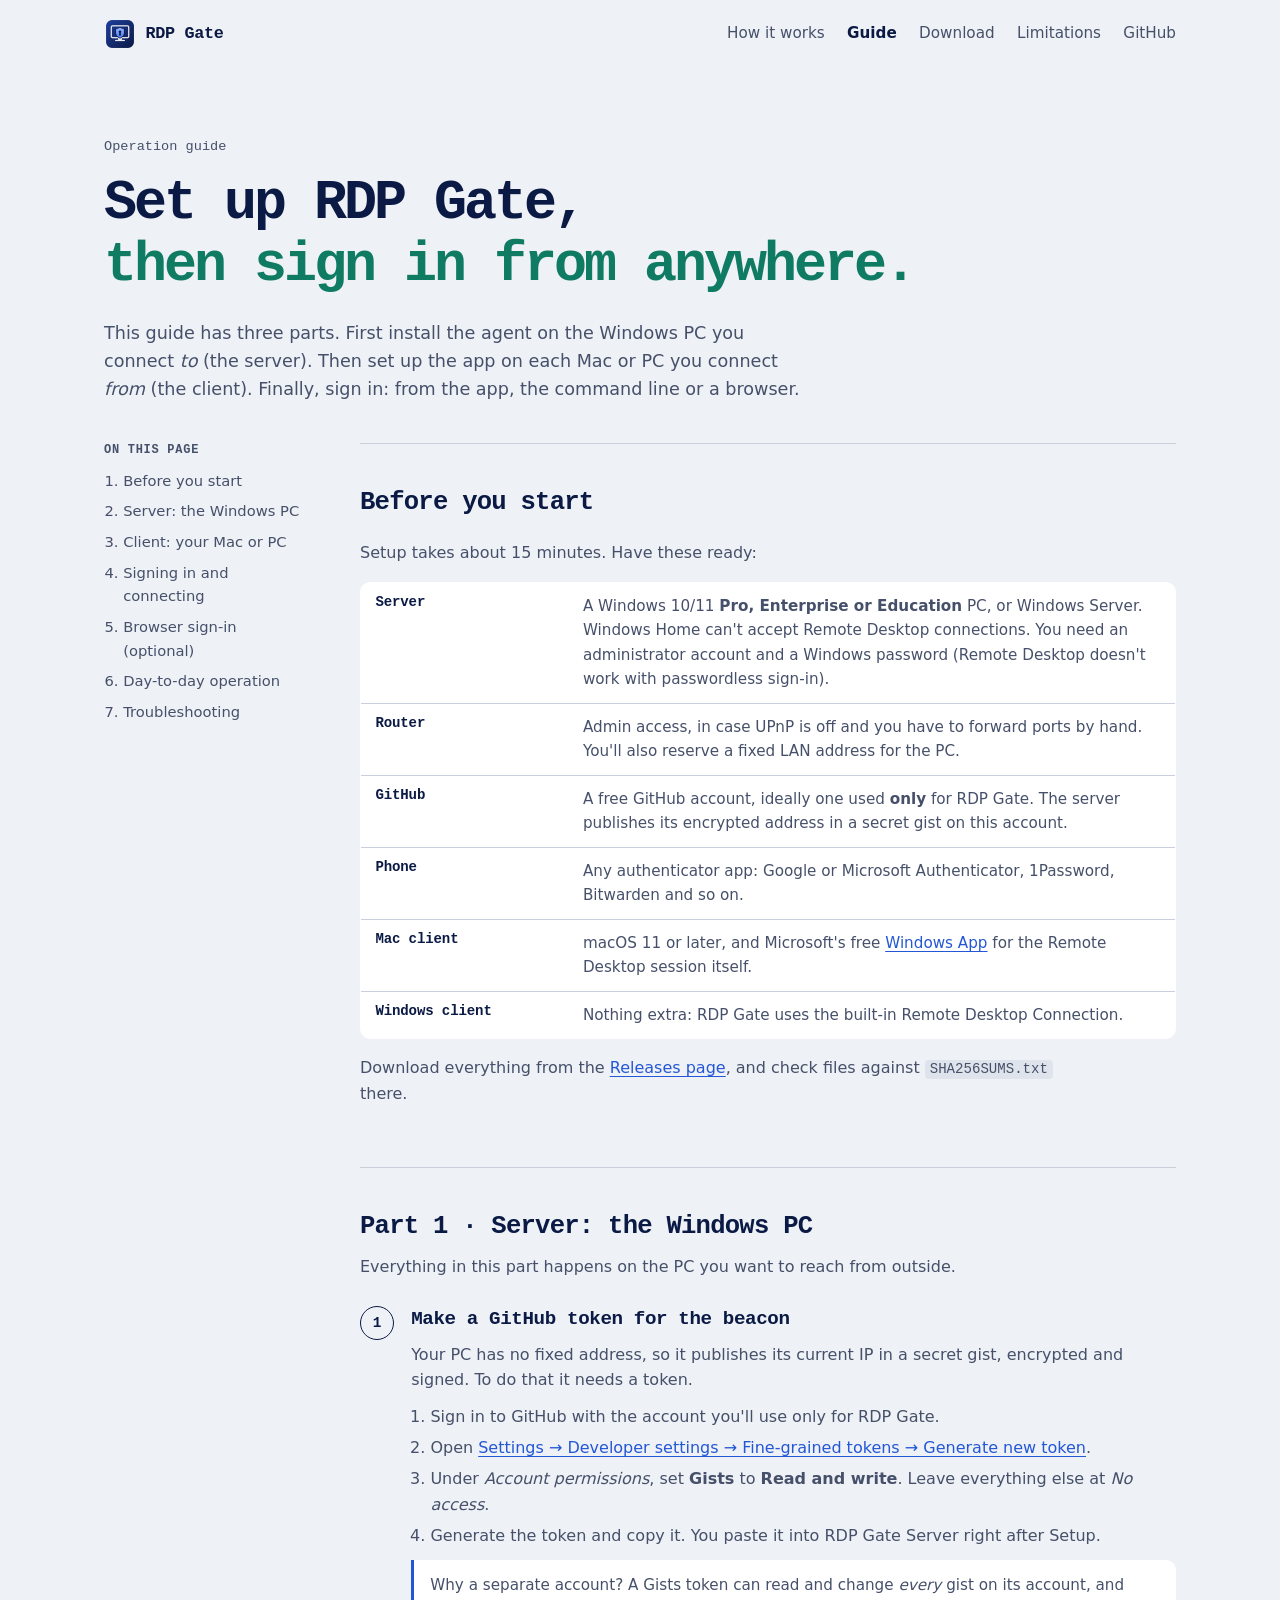
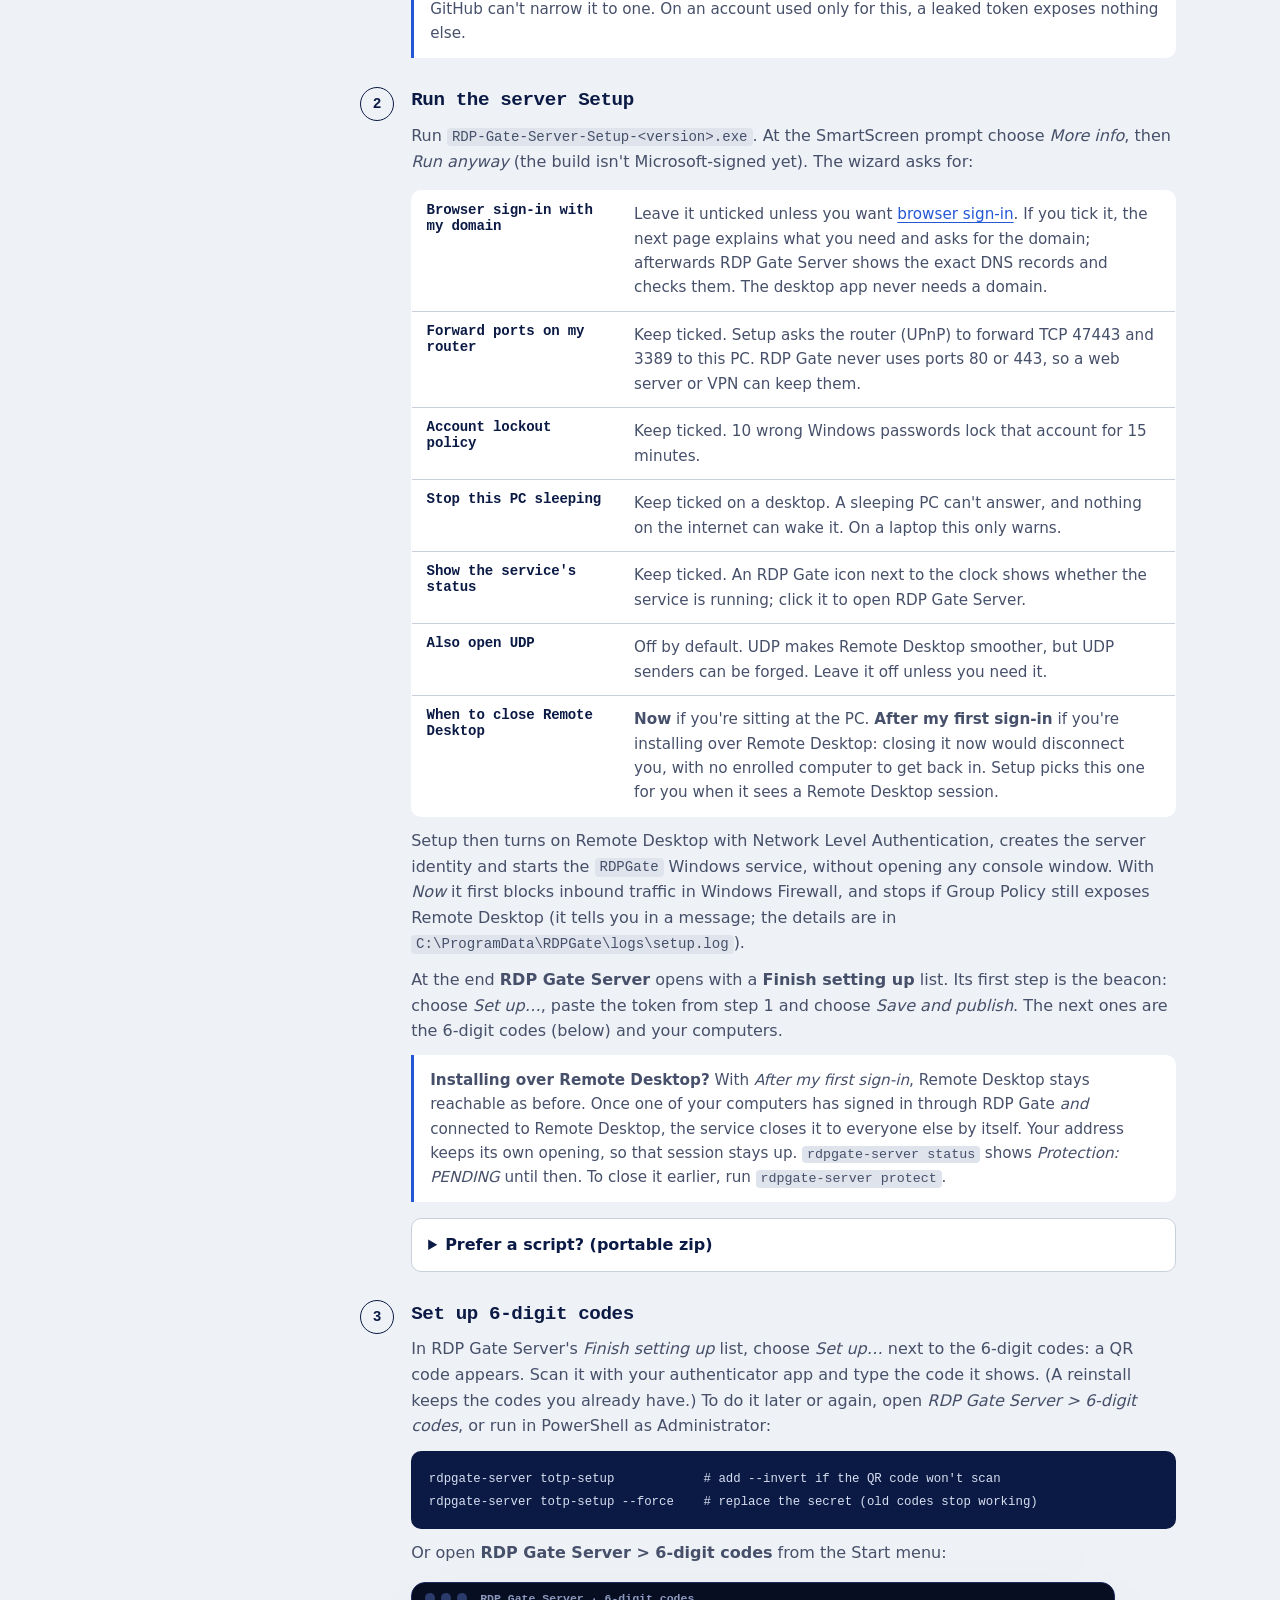
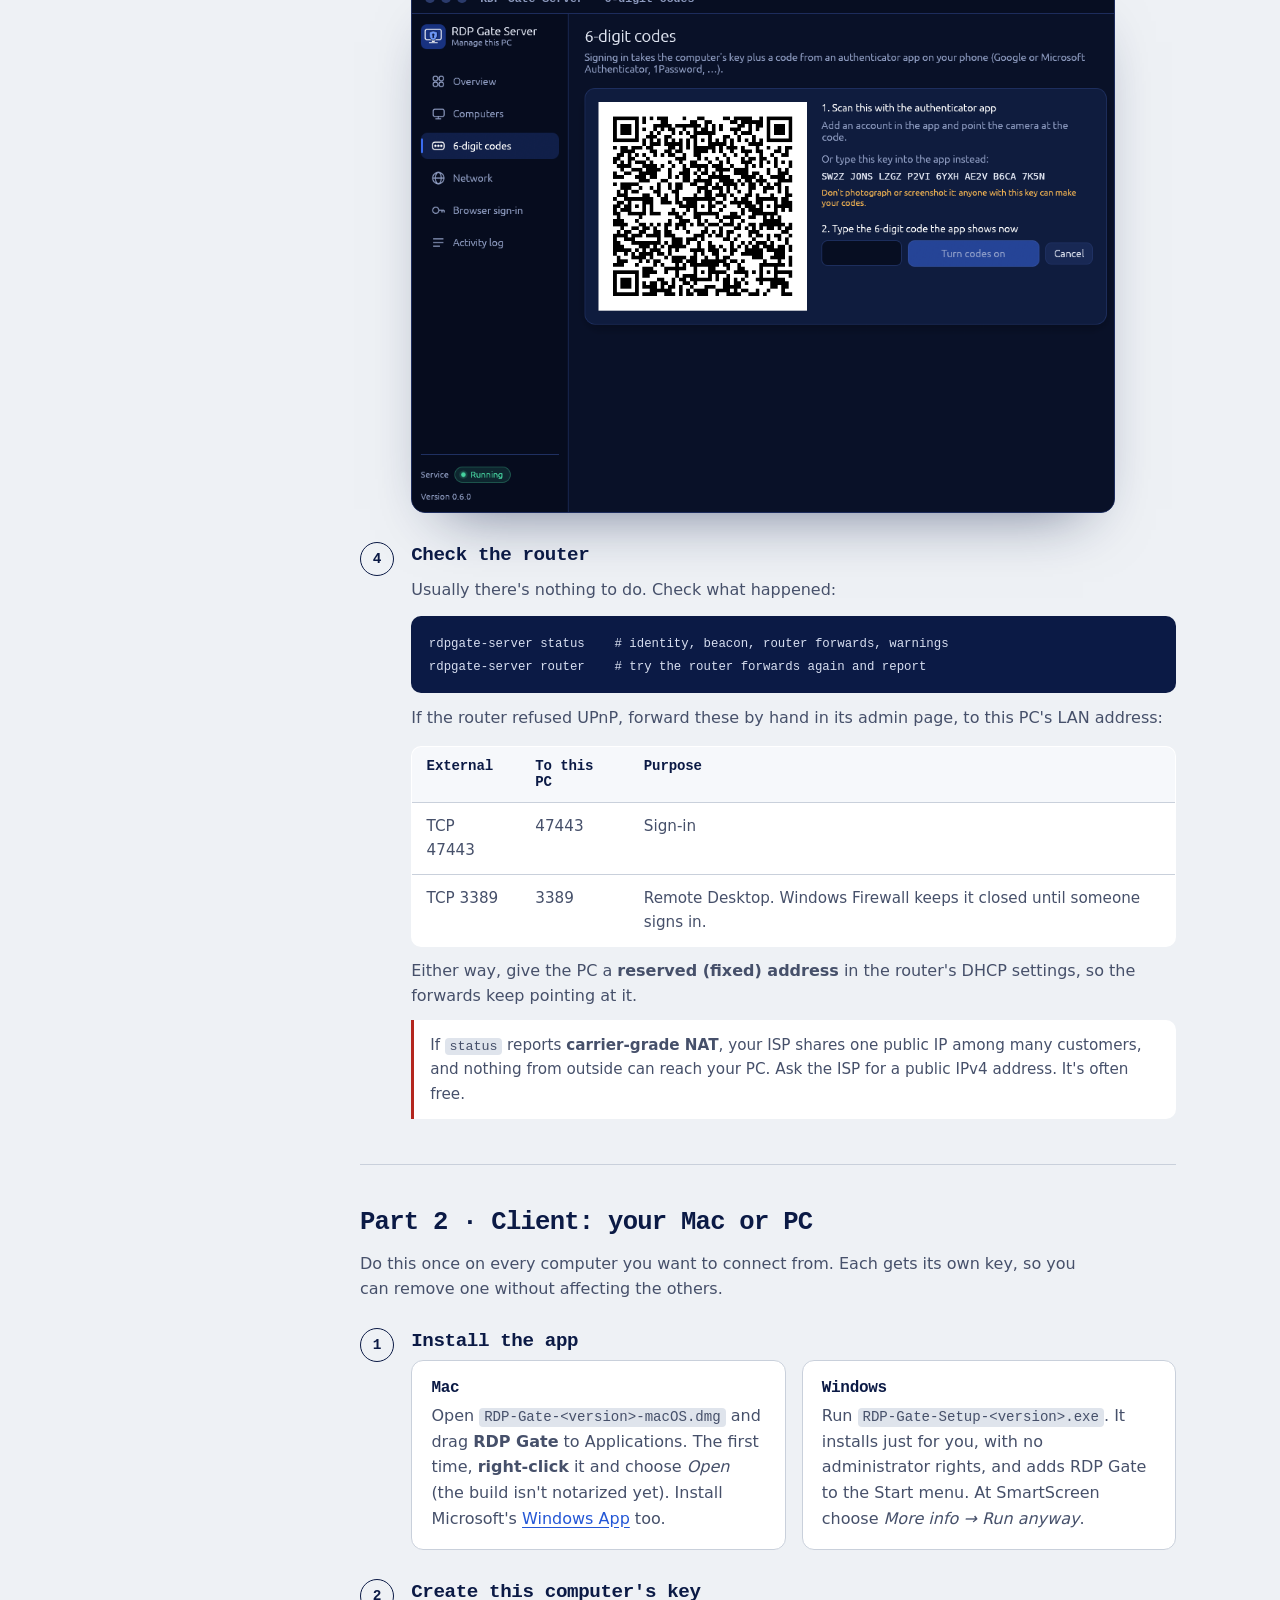
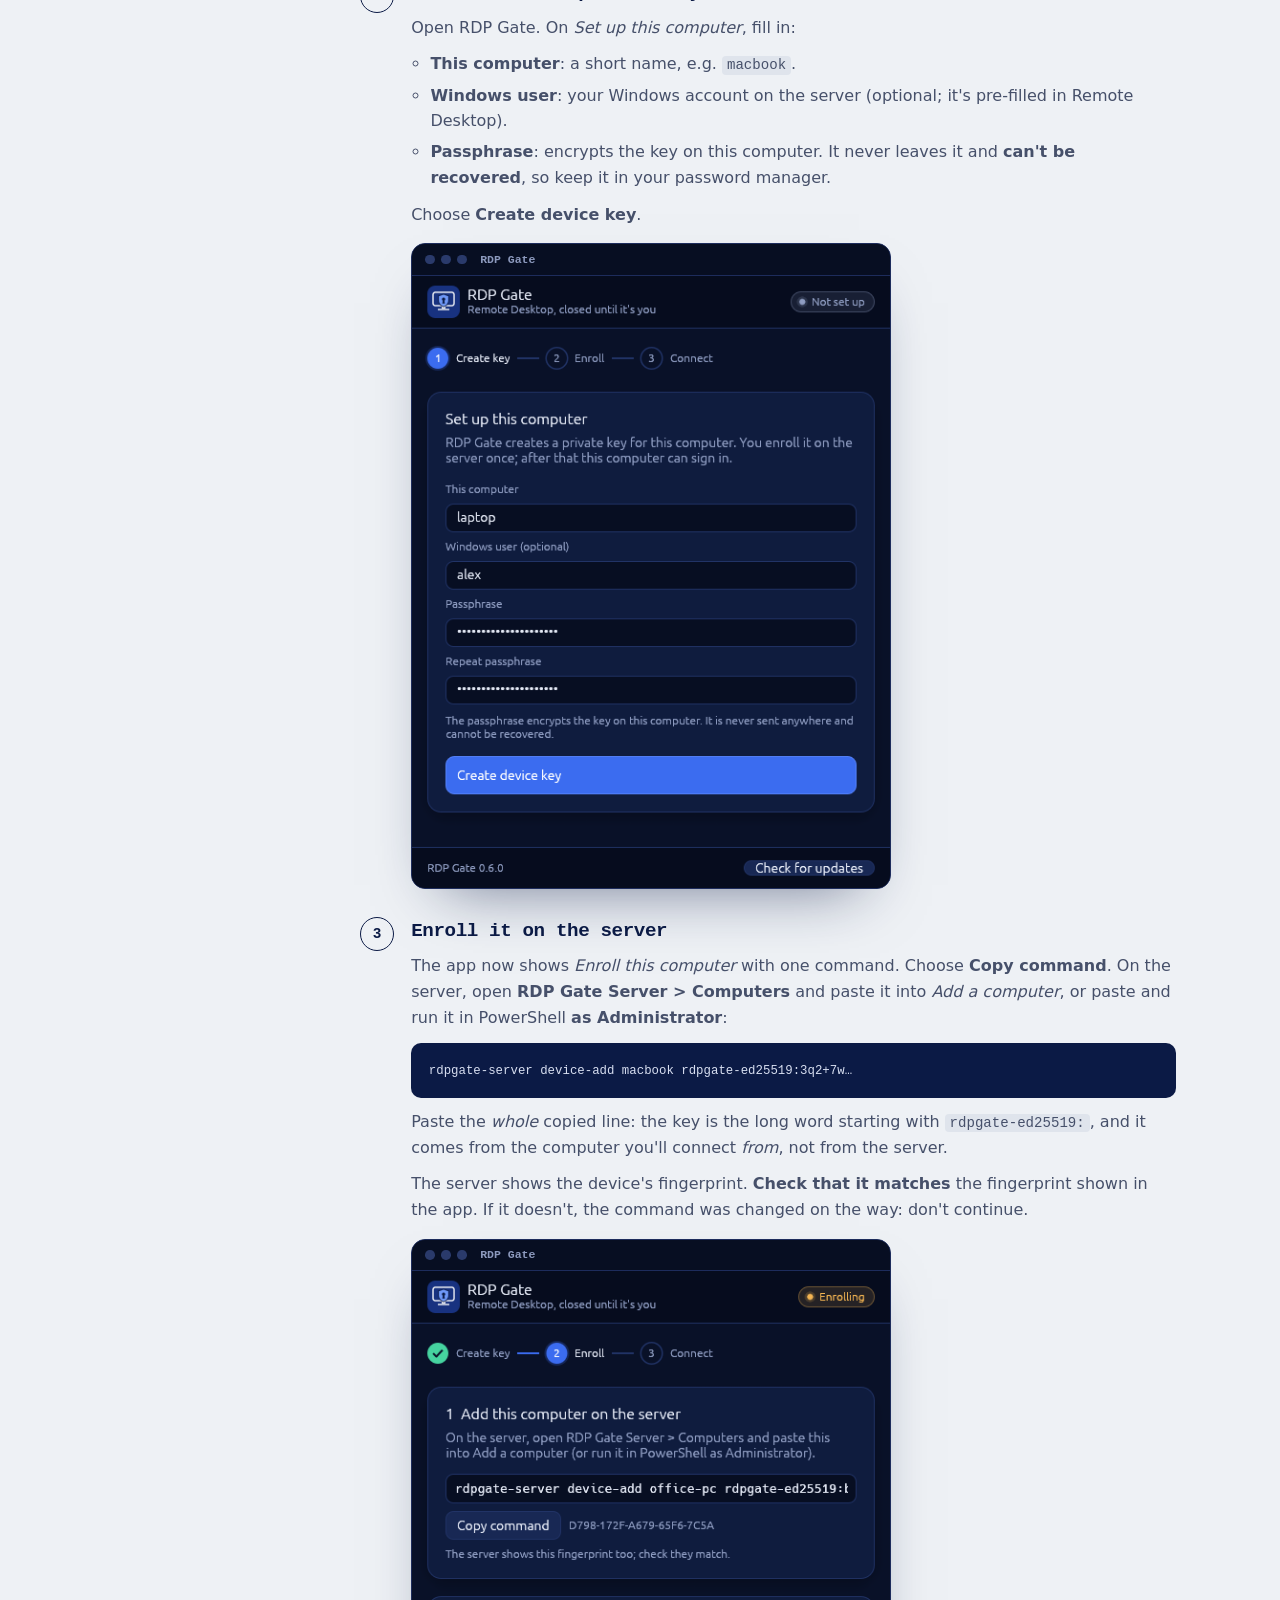
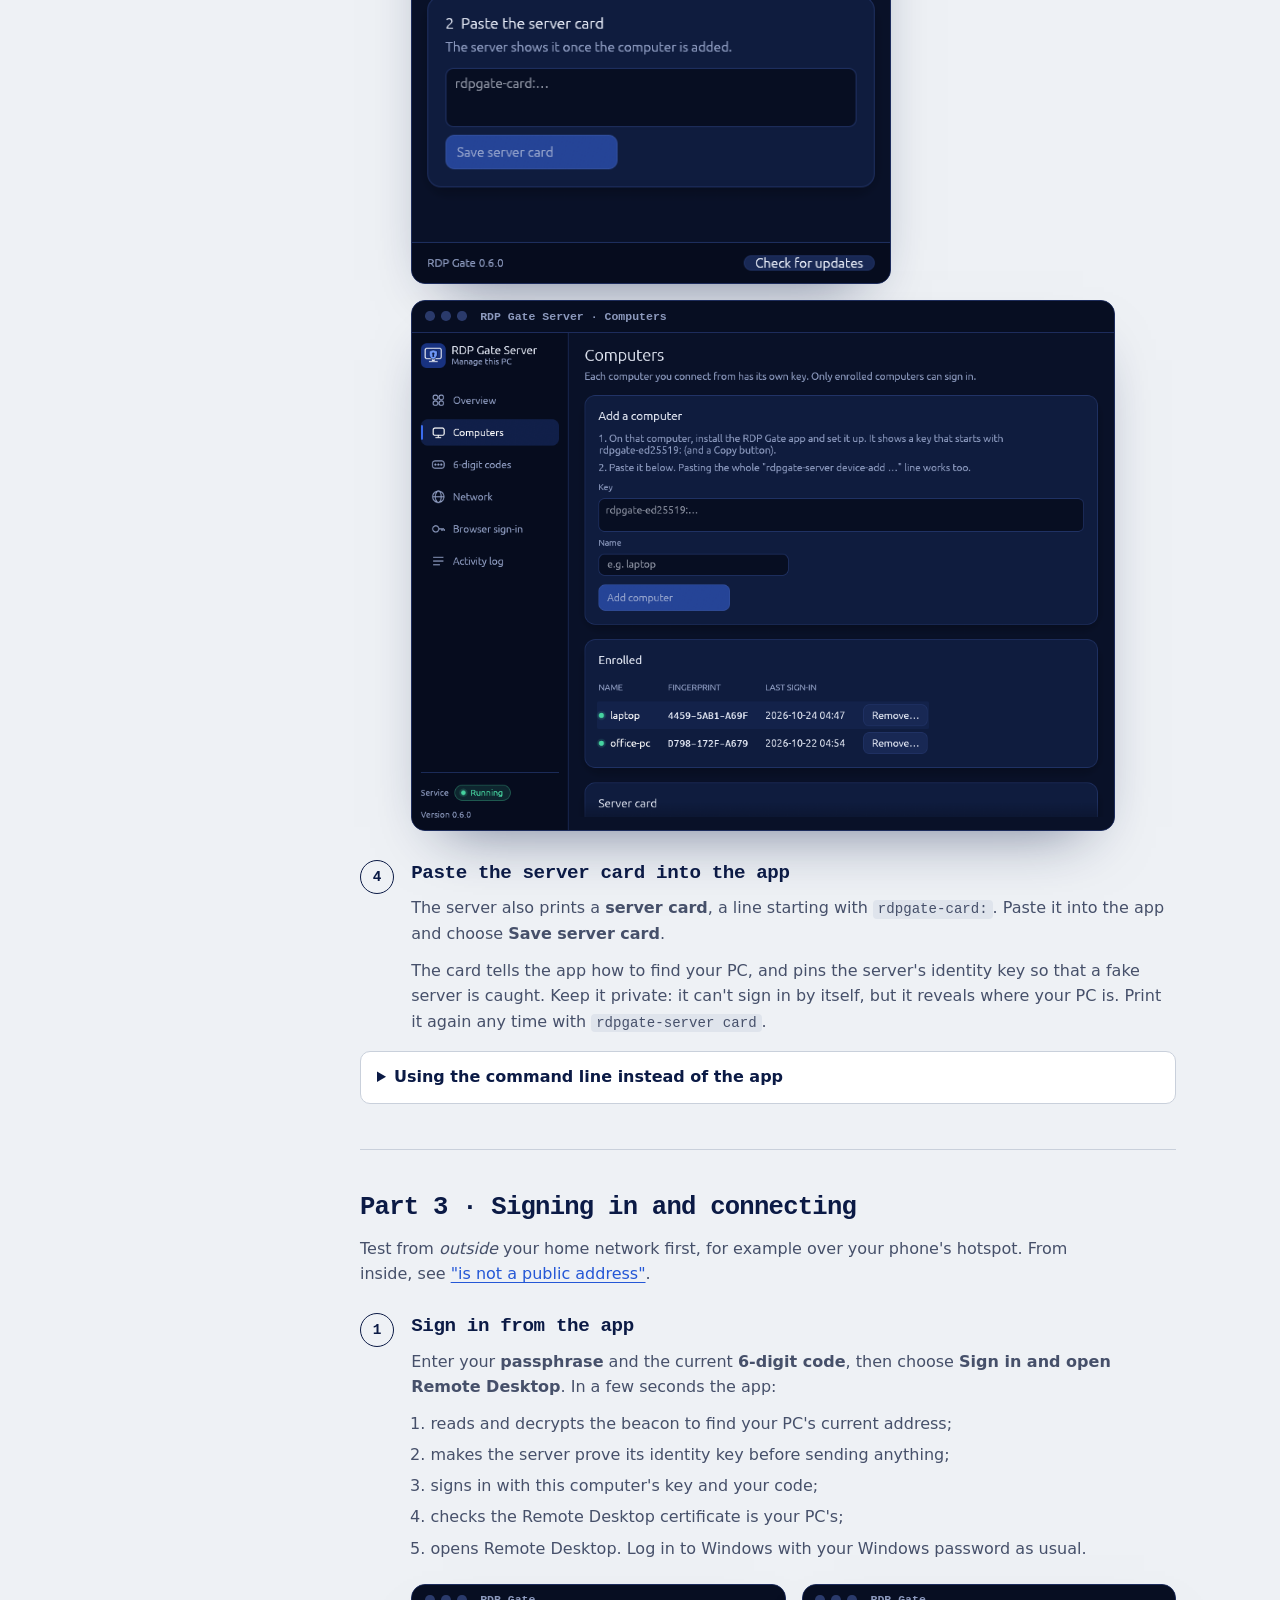
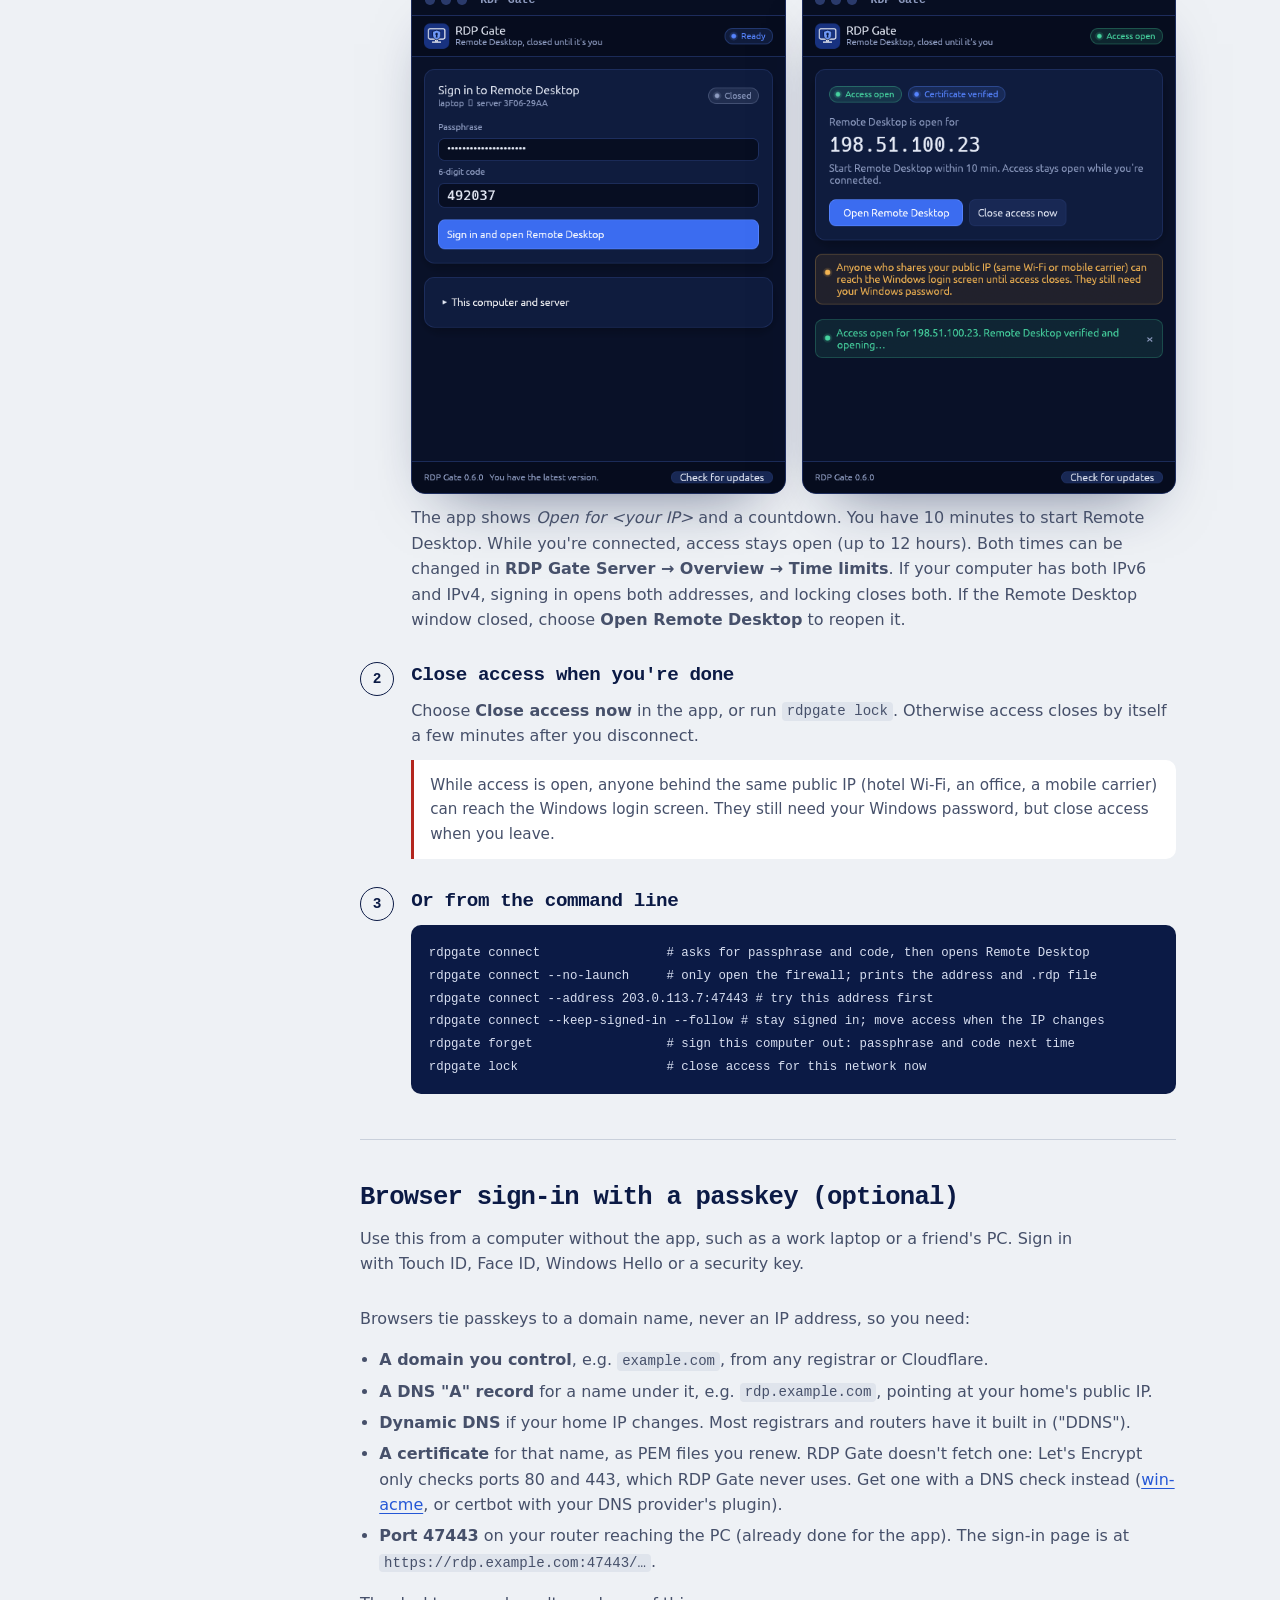
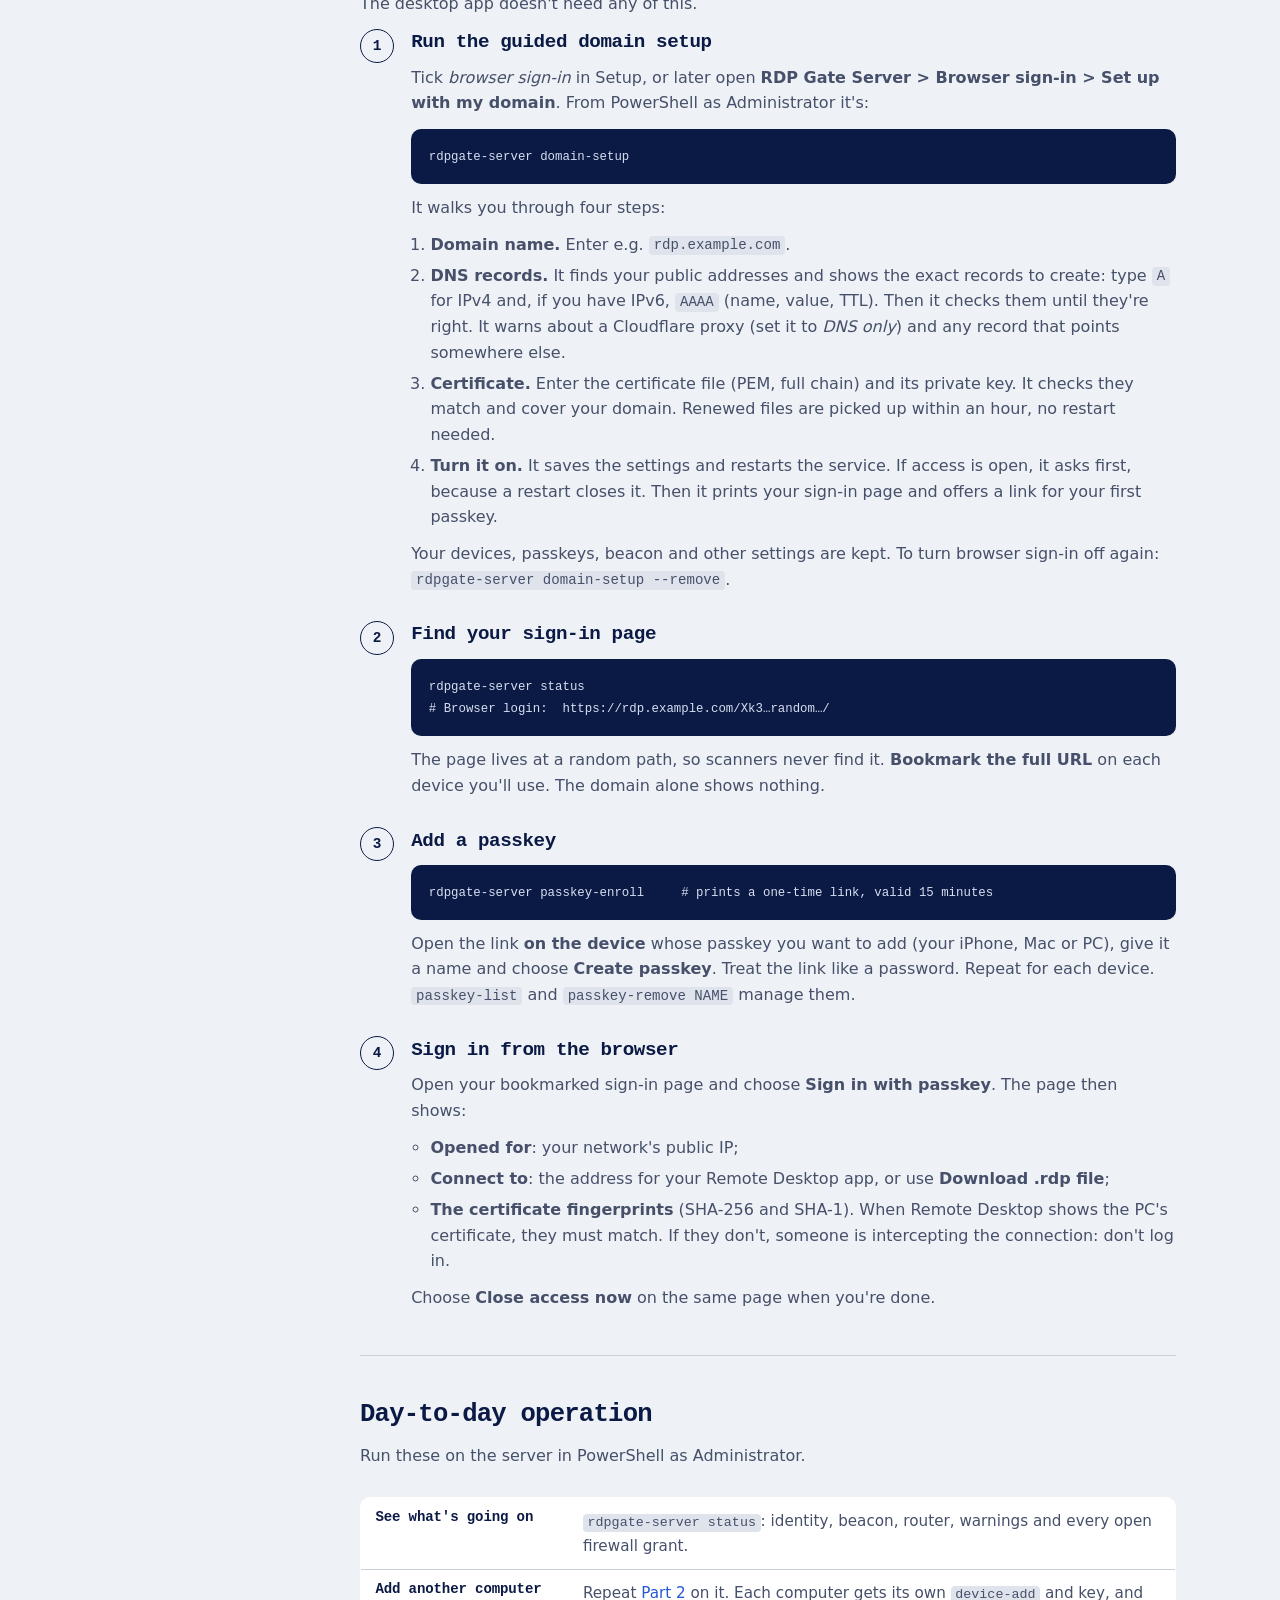
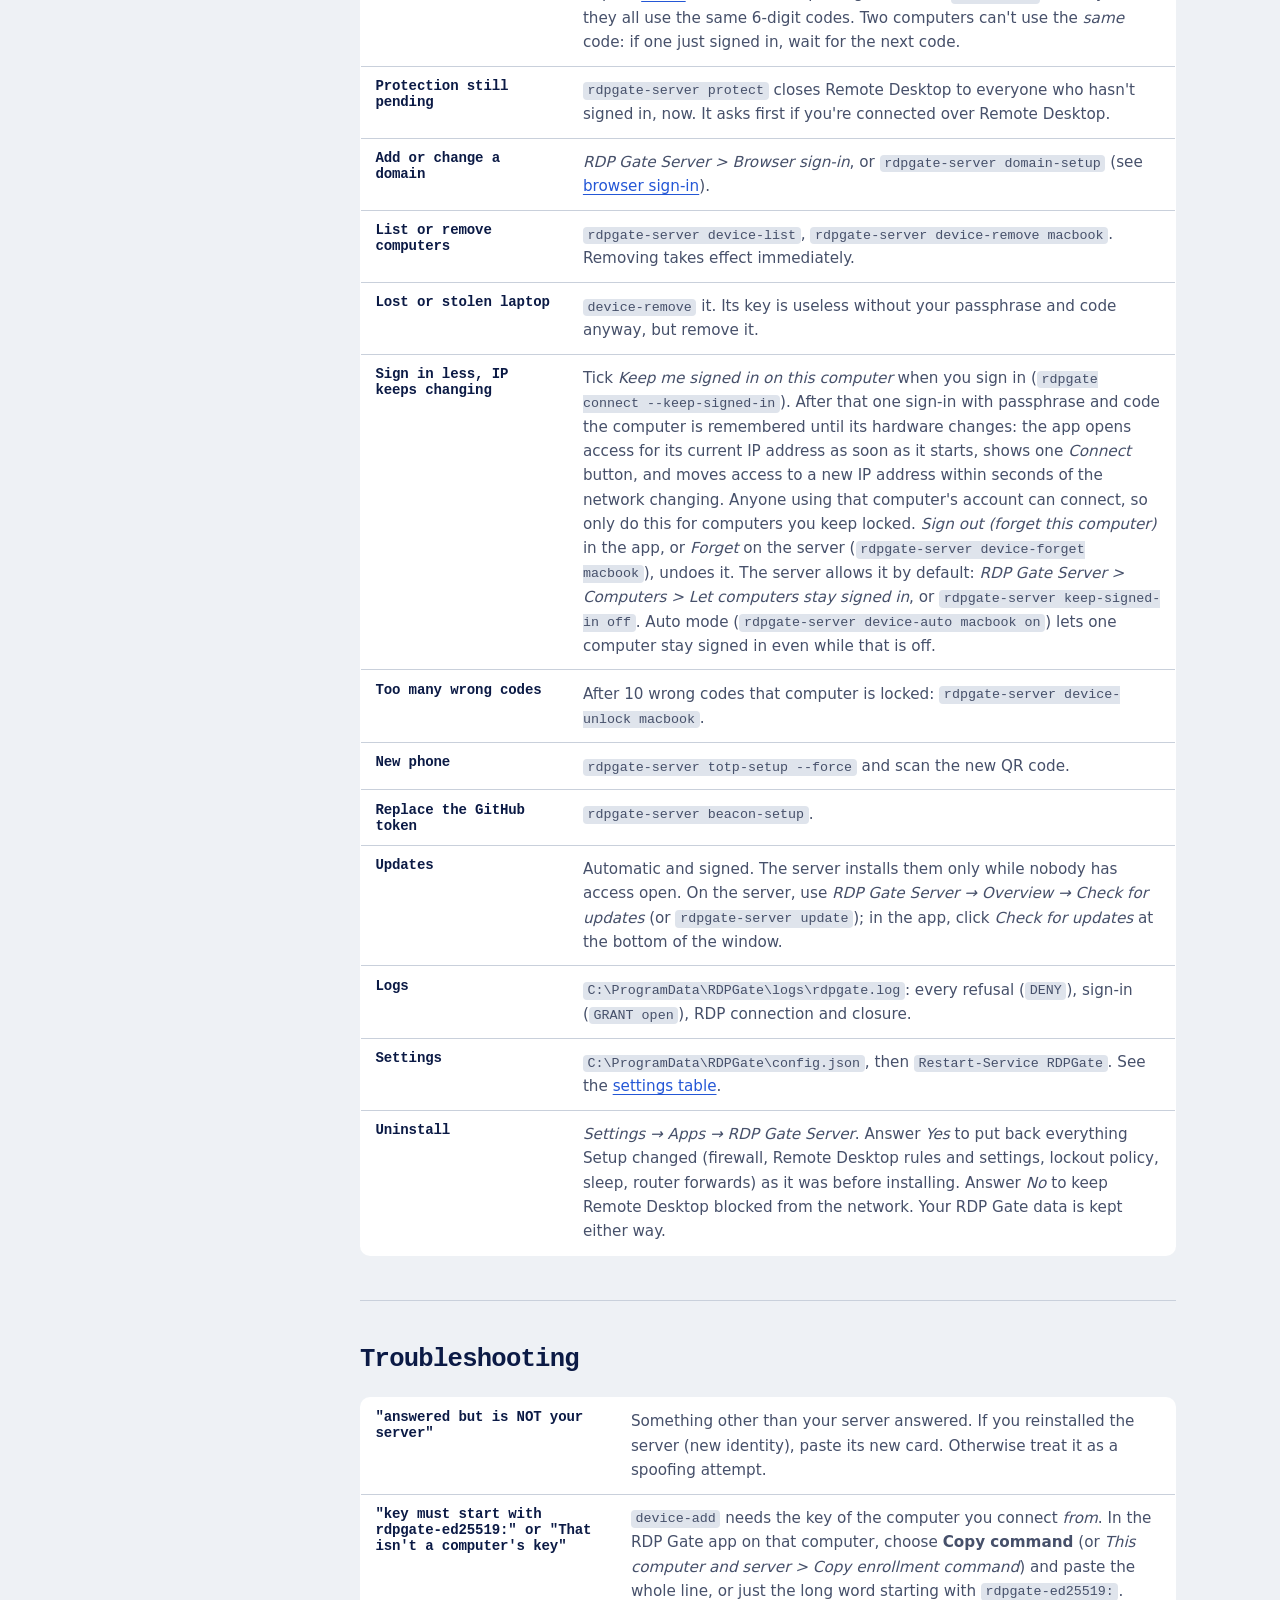
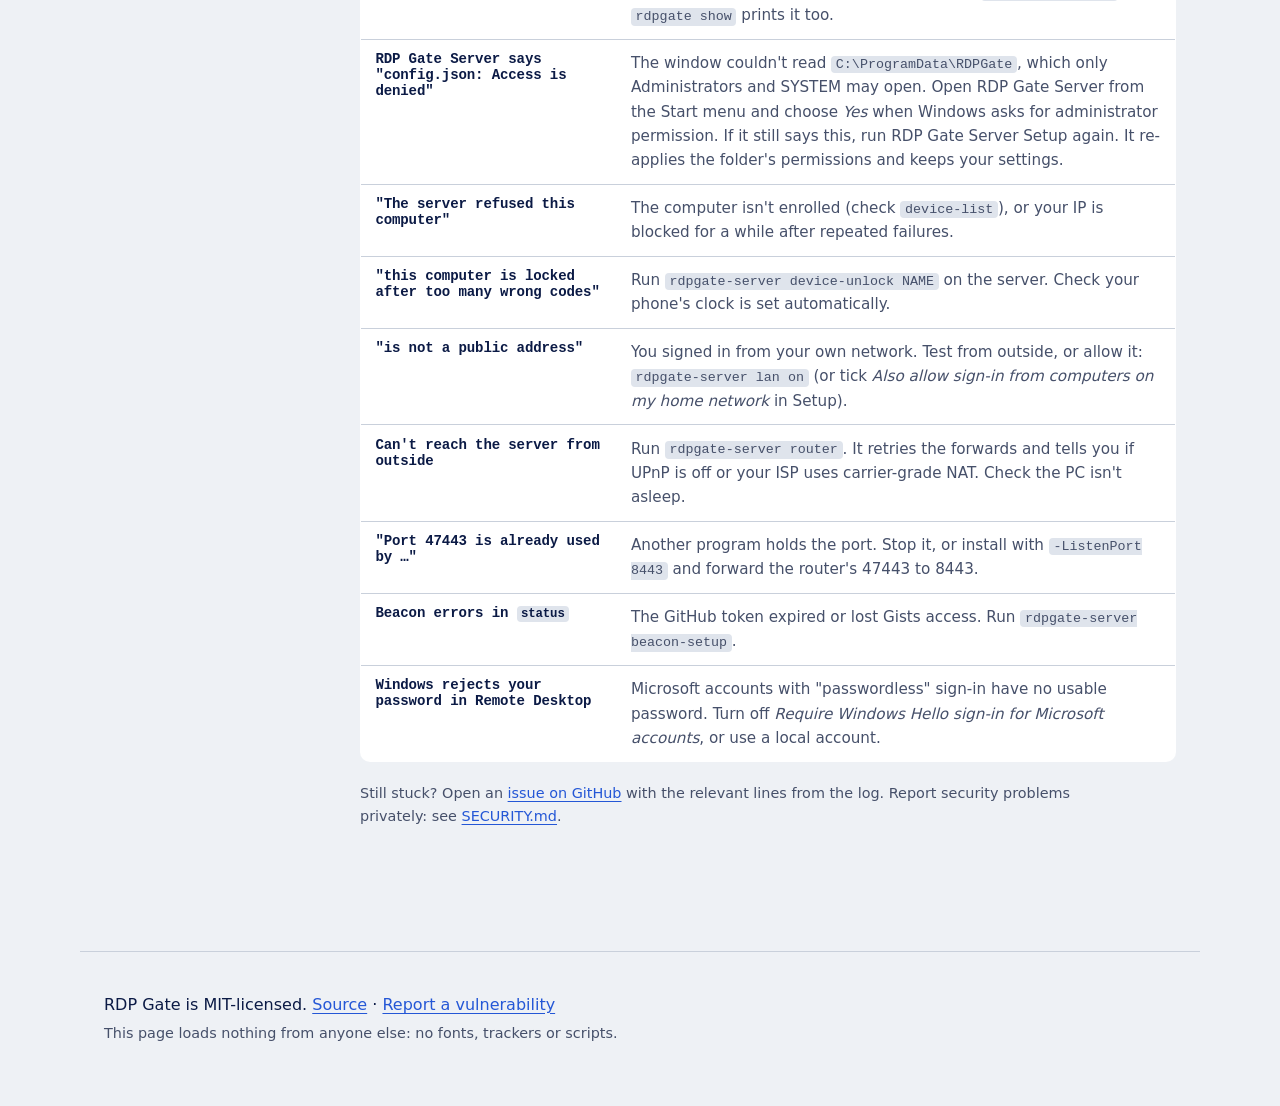
==== commit 989f9928: "Keep me signed in: sign in once, access opens at launch and follows the IP A "Keep me signed in on t" ====
--- a/docs/guide.html
+++ b/docs/guide.html
@@ -240,6 +240,8 @@
       <pre><code>rdpgate connect                 # asks for passphrase and code, then opens Remote Desktop
 rdpgate connect --no-launch     # only open the firewall; prints the address and .rdp file
 rdpgate connect --address 203.0.113.7:47443 # try this address first
+rdpgate connect --keep-signed-in --follow # stay signed in; move access when the IP changes
+rdpgate forget                  # sign this computer out: passphrase and code next time
 rdpgate lock                    # close access for this network now</code></pre>
     </li>
   </ol>
@@ -308,7 +310,7 @@
     <tr><th>Add or change a domain</th><td><em>RDP Gate Server &gt; Browser sign-in</em>, or <code>rdpgate-server domain-setup</code> (see <a href="#browser">browser sign-in</a>).</td></tr>
     <tr><th>List or remove computers</th><td><code>rdpgate-server device-list</code>, <code>rdpgate-server device-remove macbook</code>. Removing takes effect immediately.</td></tr>
     <tr><th>Lost or stolen laptop</th><td><code>device-remove</code> it. Its key is useless without your passphrase and code anyway, but remove it.</td></tr>
-    <tr><th>Sign in less, IP keeps changing</th><td>Turn on auto mode for that computer: <em>RDP Gate Server &gt; Computers &gt; Auto mode</em>, or <code>rdpgate-server device-auto macbook on</code>. After one sign-in with passphrase and code it is remembered: the app shows one <em>Connect</em> button, no passphrase or code, until its hardware changes, and moves access to its new IP address by itself. Anyone using that computer's account can connect, so only do this for computers you keep locked. <code>device-auto macbook off</code> forgets it.</td></tr>
+    <tr><th>Sign in less, IP keeps changing</th><td>Tick <em>Keep me signed in on this computer</em> when you sign in (<code>rdpgate connect --keep-signed-in</code>). After that one sign-in with passphrase and code the computer is remembered until its hardware changes: the app opens access for its current IP address as soon as it starts, shows one <em>Connect</em> button, and moves access to a new IP address within seconds of the network changing. Anyone using that computer's account can connect, so only do this for computers you keep locked. <em>Sign out (forget this computer)</em> in the app, or <em>Forget</em> on the server (<code>rdpgate-server device-forget macbook</code>), undoes it. The server allows it by default: <em>RDP Gate Server &gt; Computers &gt; Let computers stay signed in</em>, or <code>rdpgate-server keep-signed-in off</code>. Auto mode (<code>rdpgate-server device-auto macbook on</code>) lets one computer stay signed in even while that is off.</td></tr>
     <tr><th>Too many wrong codes</th><td>After 10 wrong codes that computer is locked: <code>rdpgate-server device-unlock macbook</code>.</td></tr>
     <tr><th>New phone</th><td><code>rdpgate-server totp-setup --force</code> and scan the new QR code.</td></tr>
     <tr><th>Replace the GitHub token</th><td><code>rdpgate-server beacon-setup</code>.</td></tr>
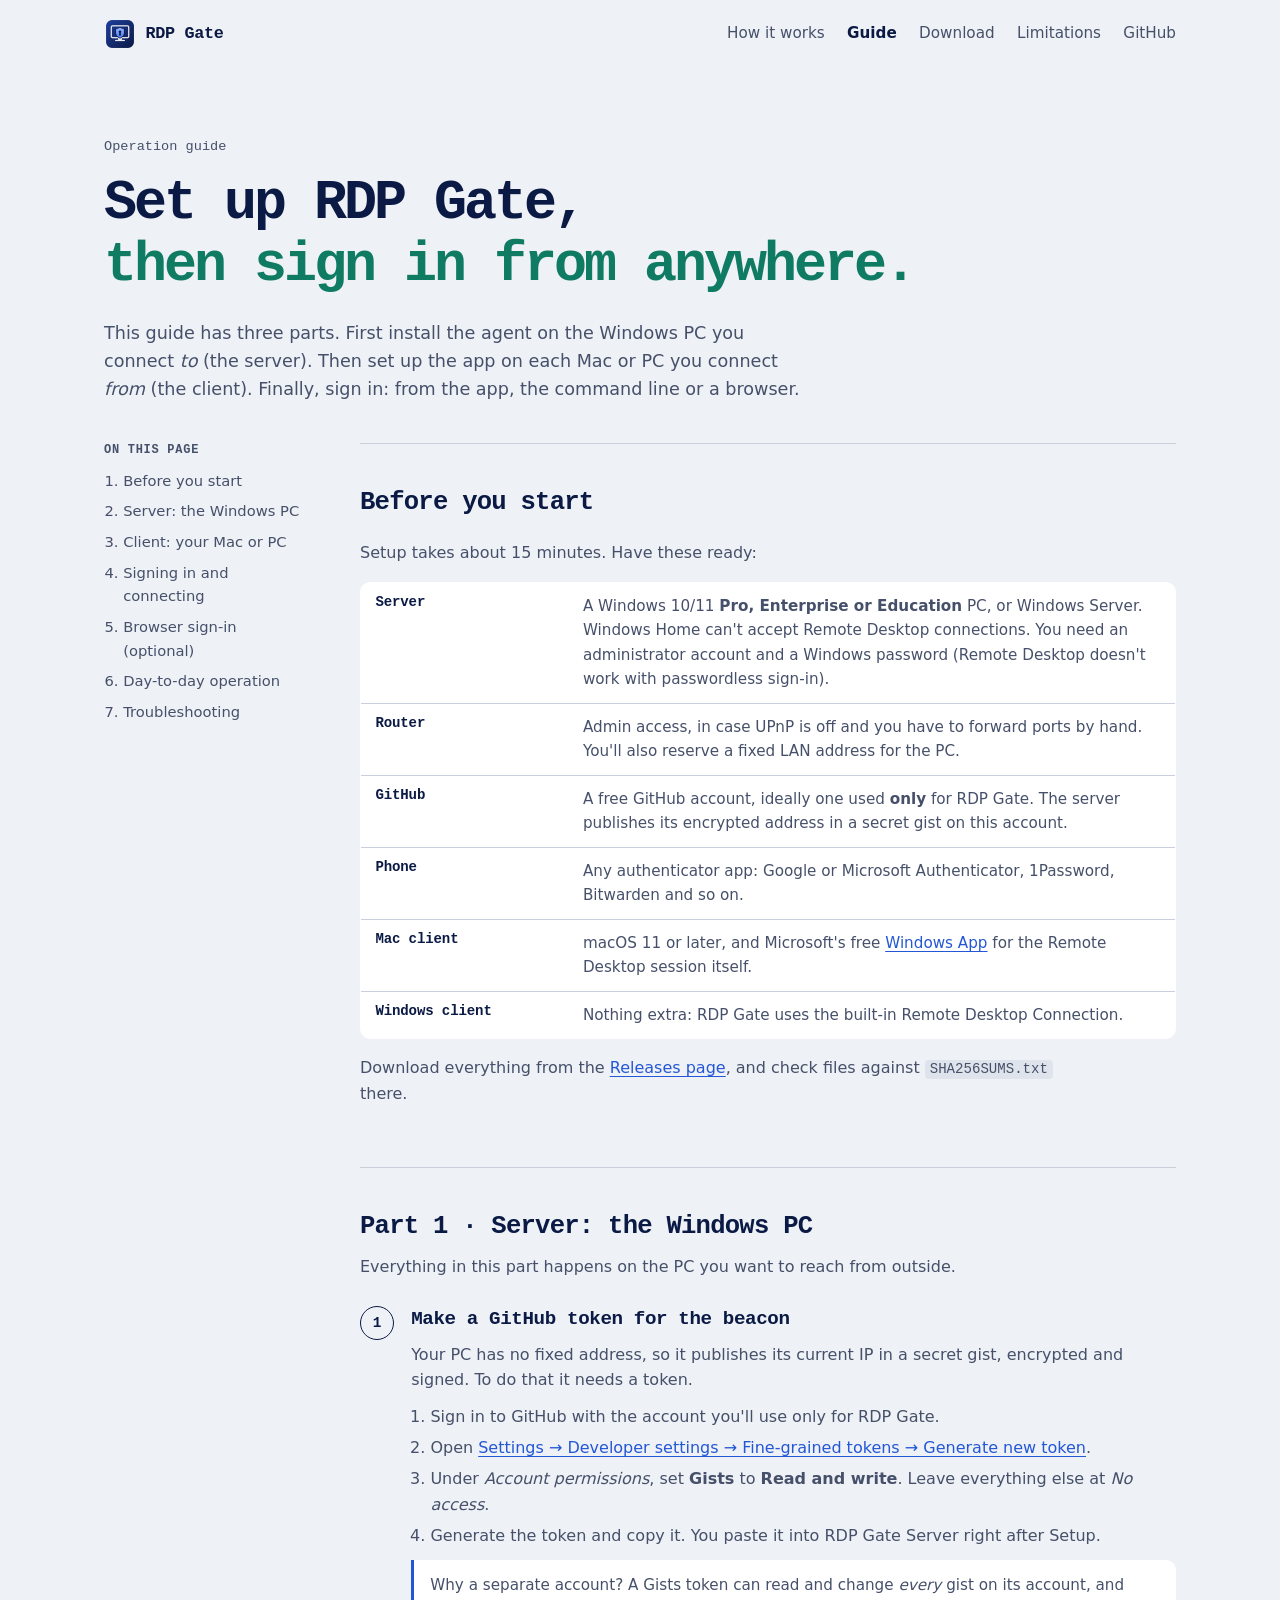
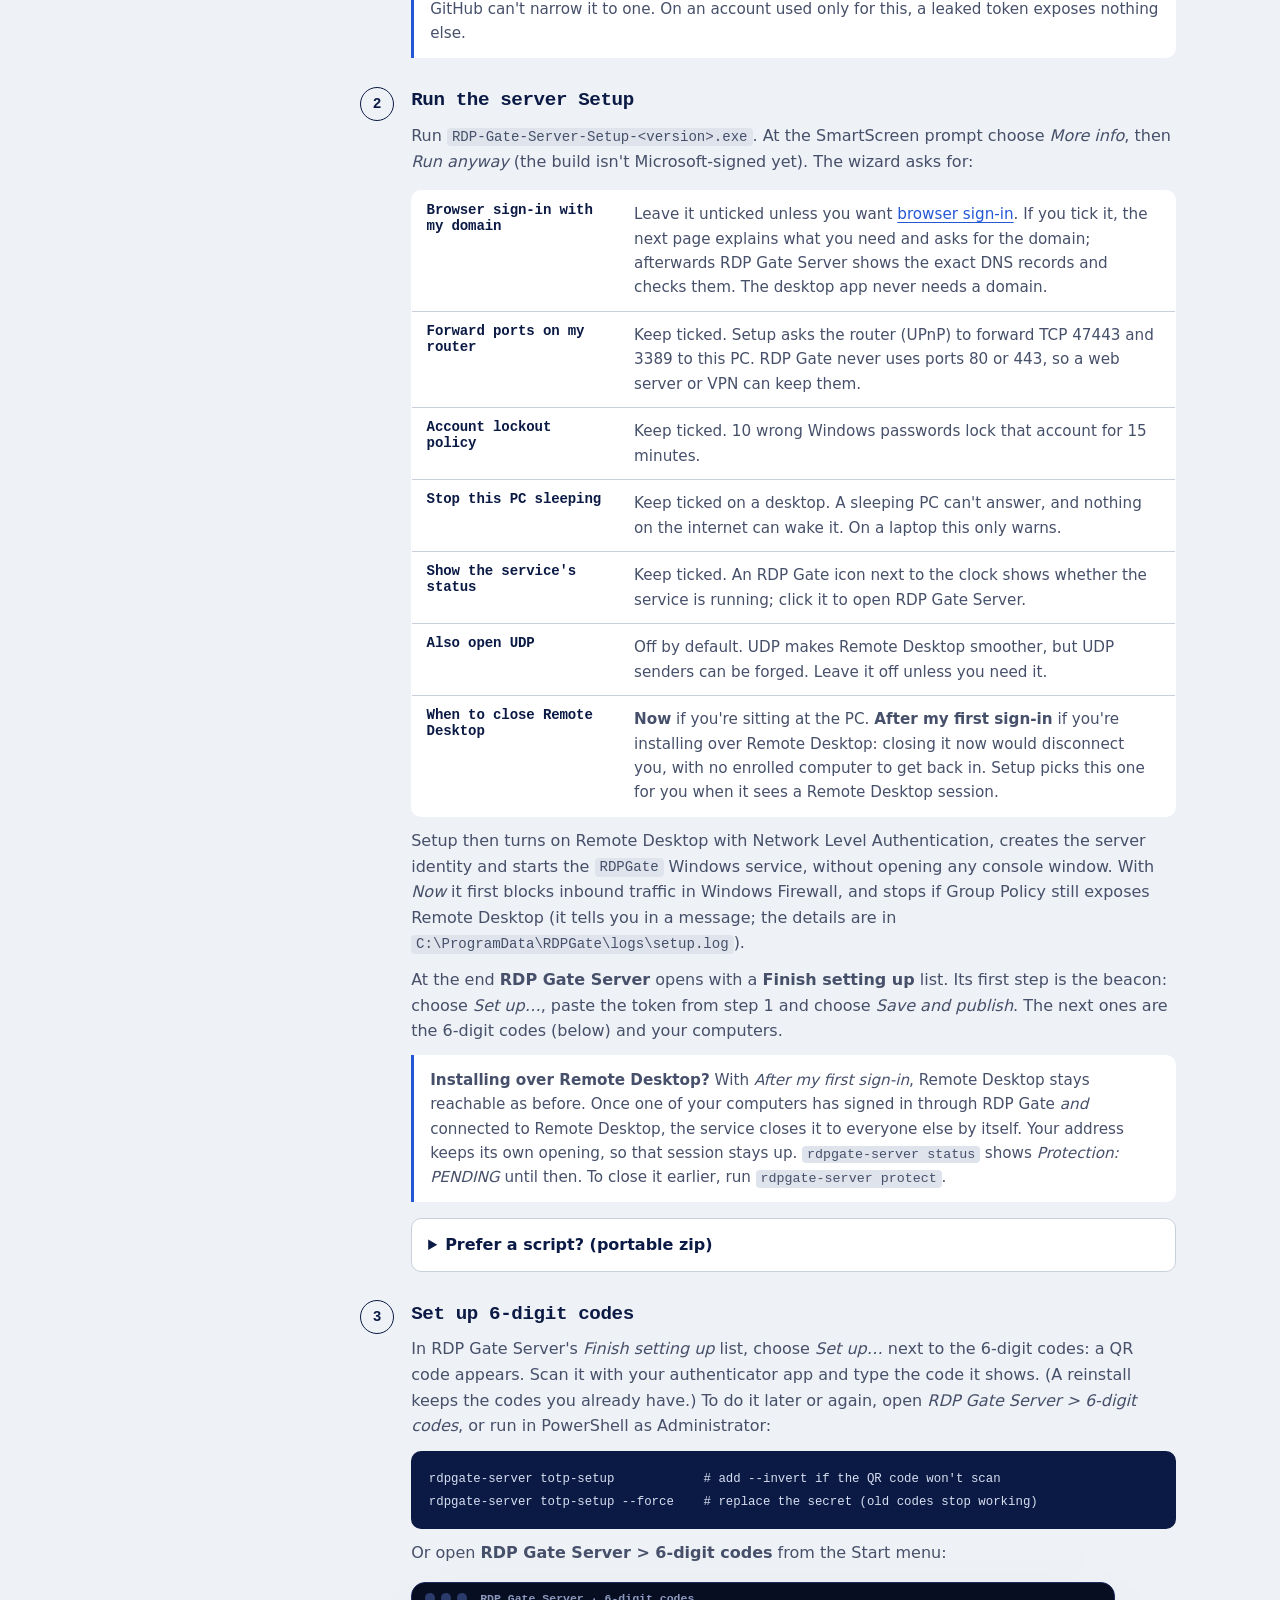
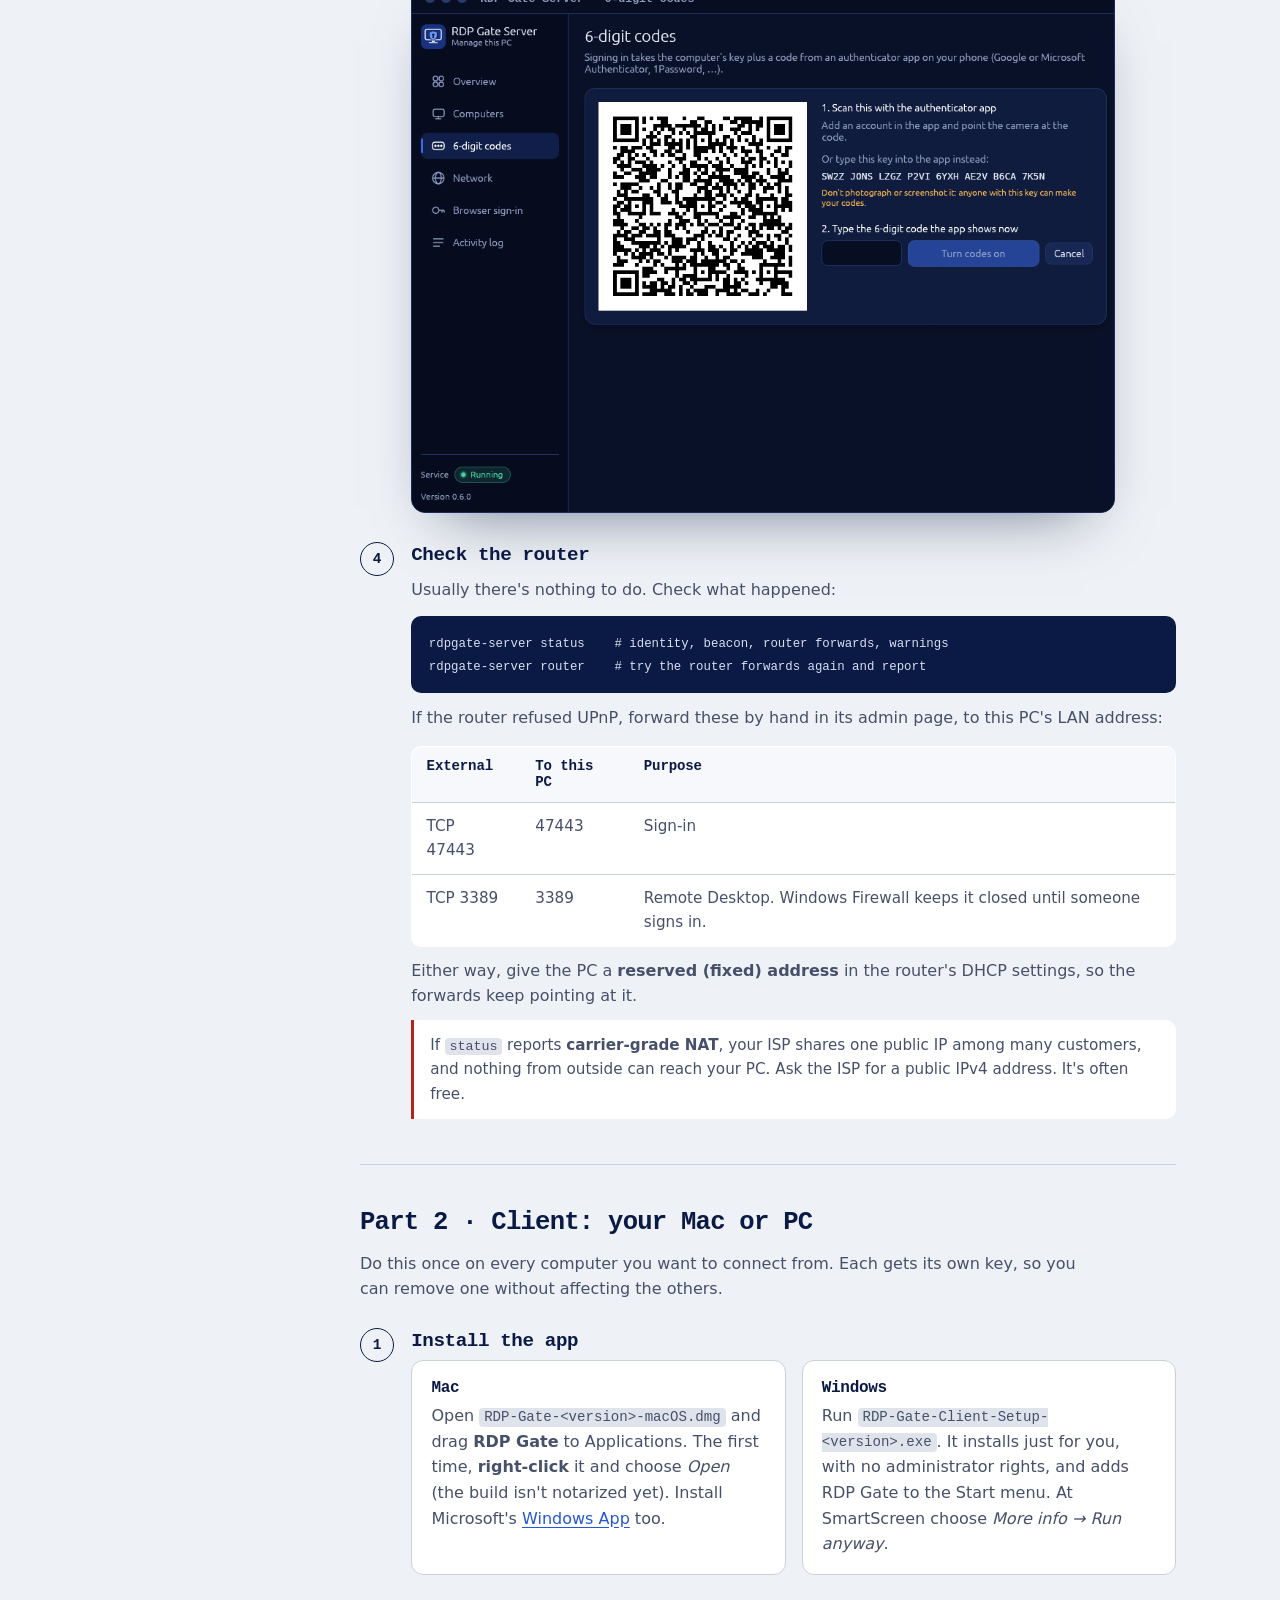
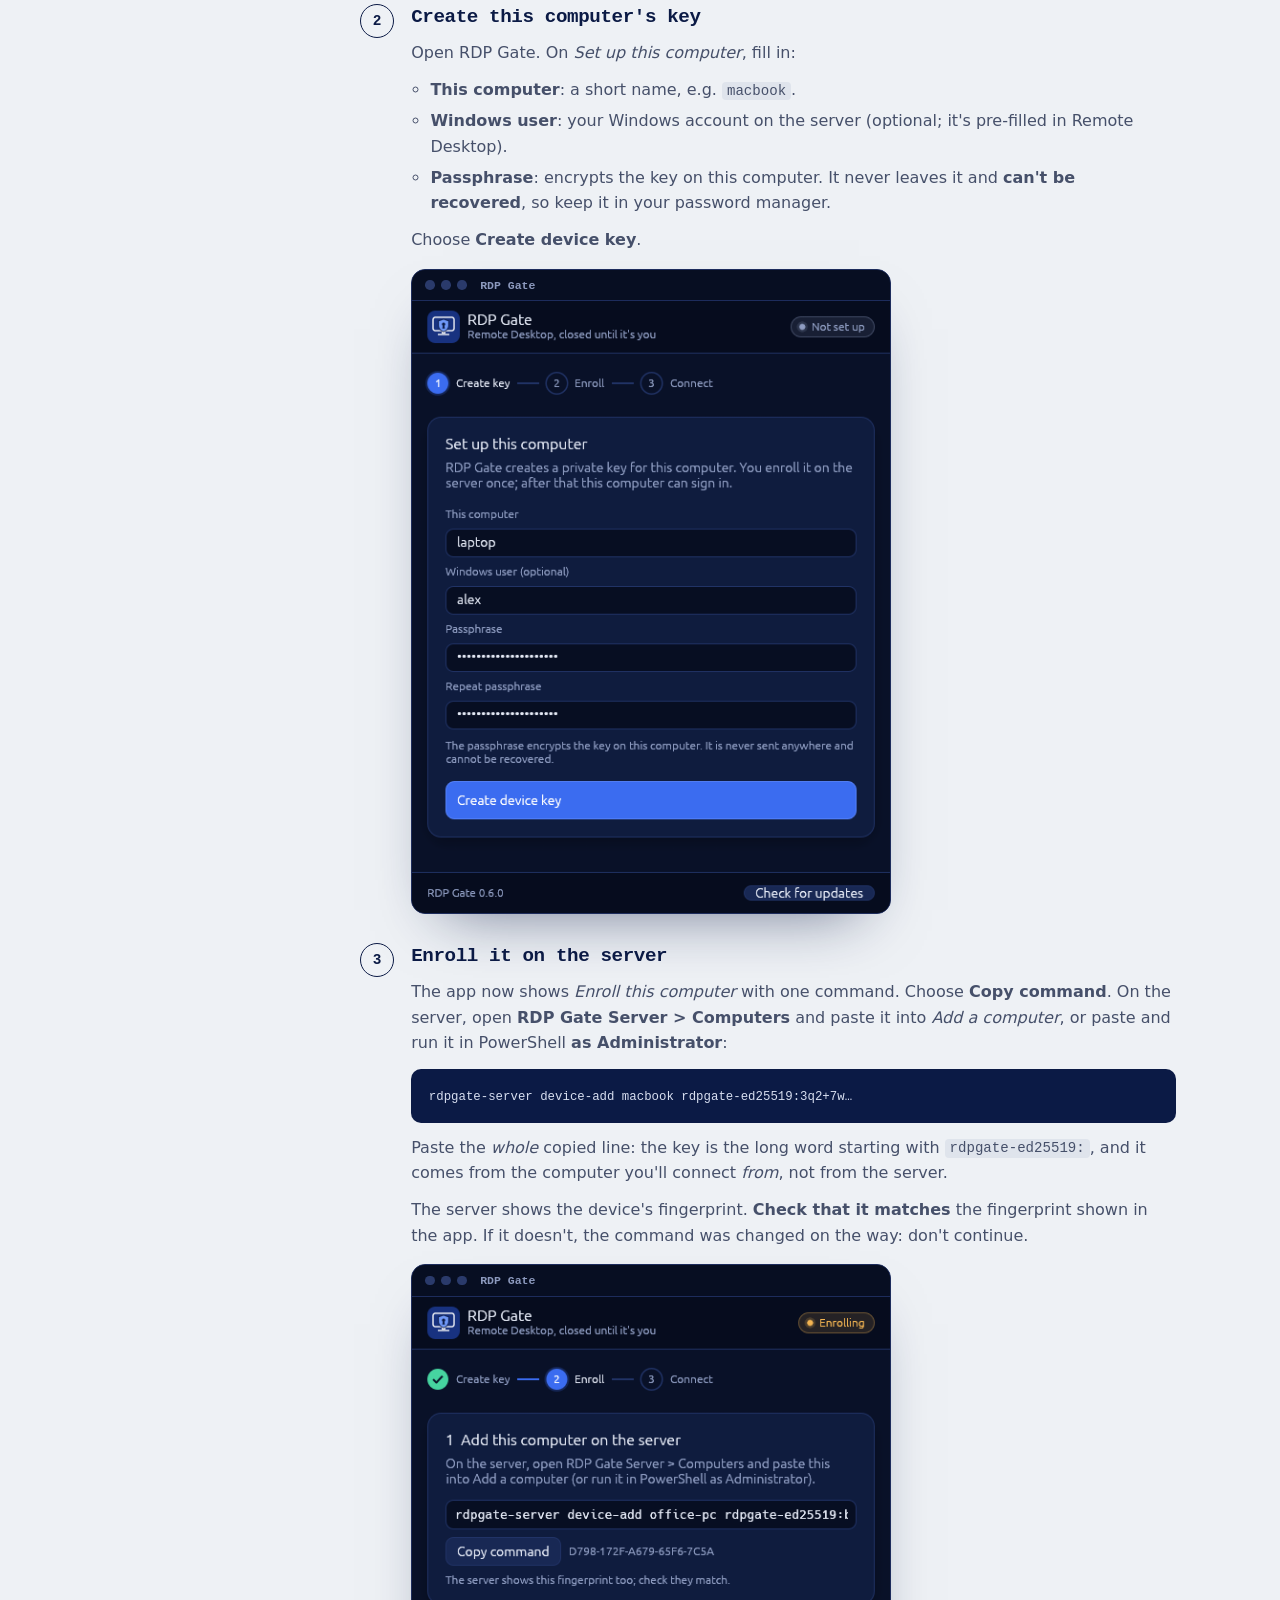
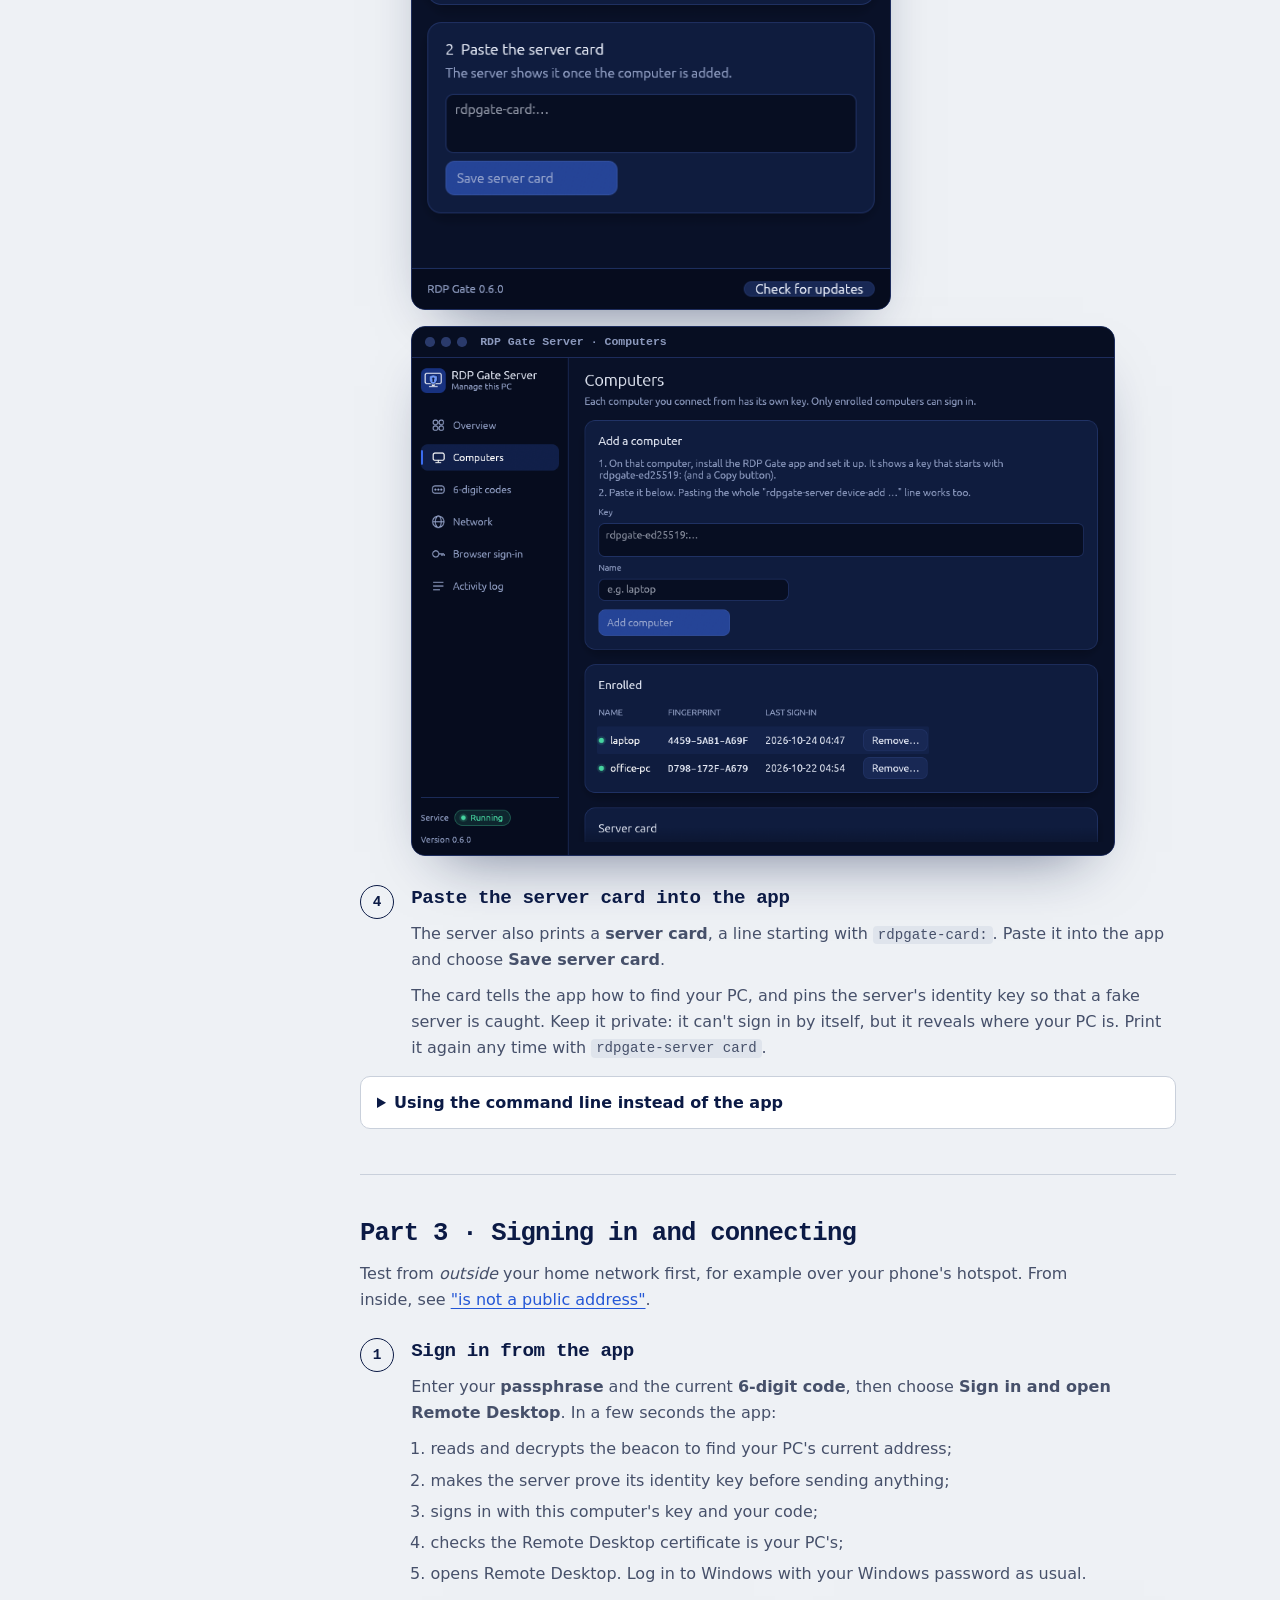
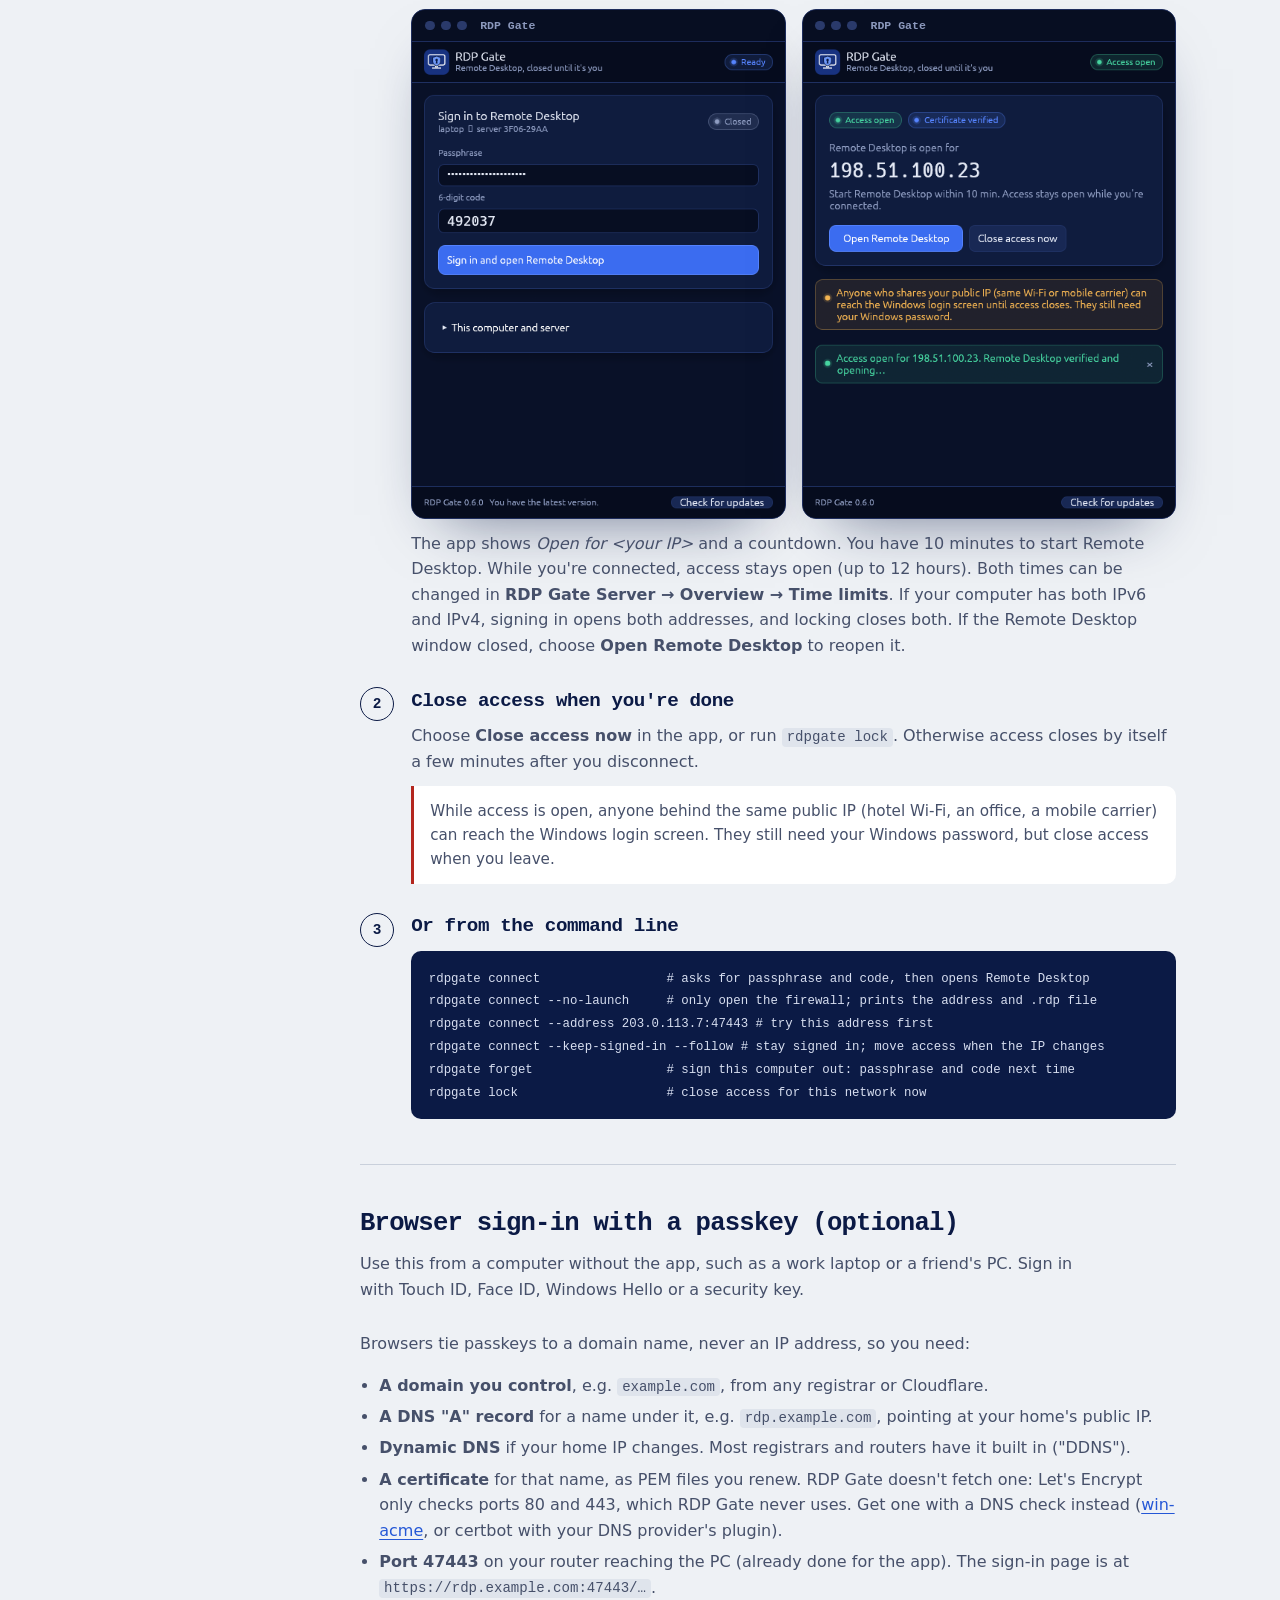
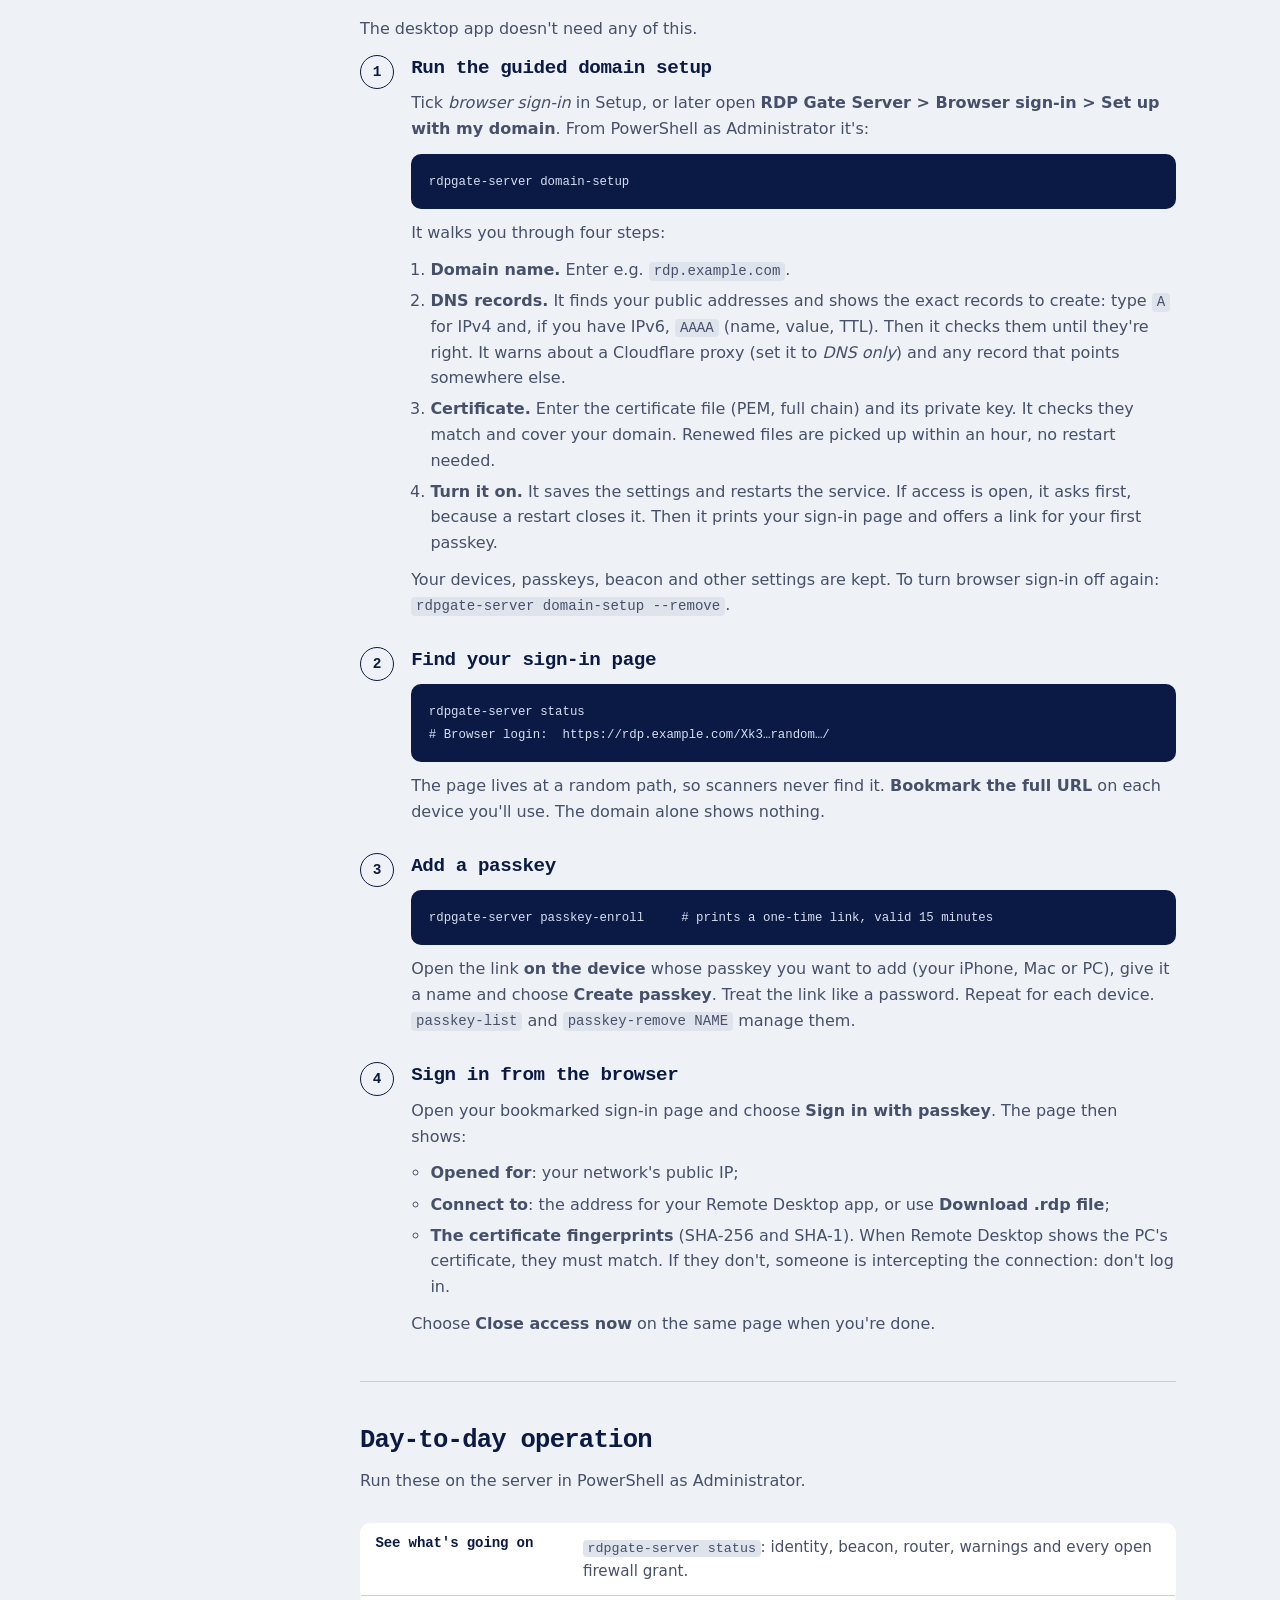
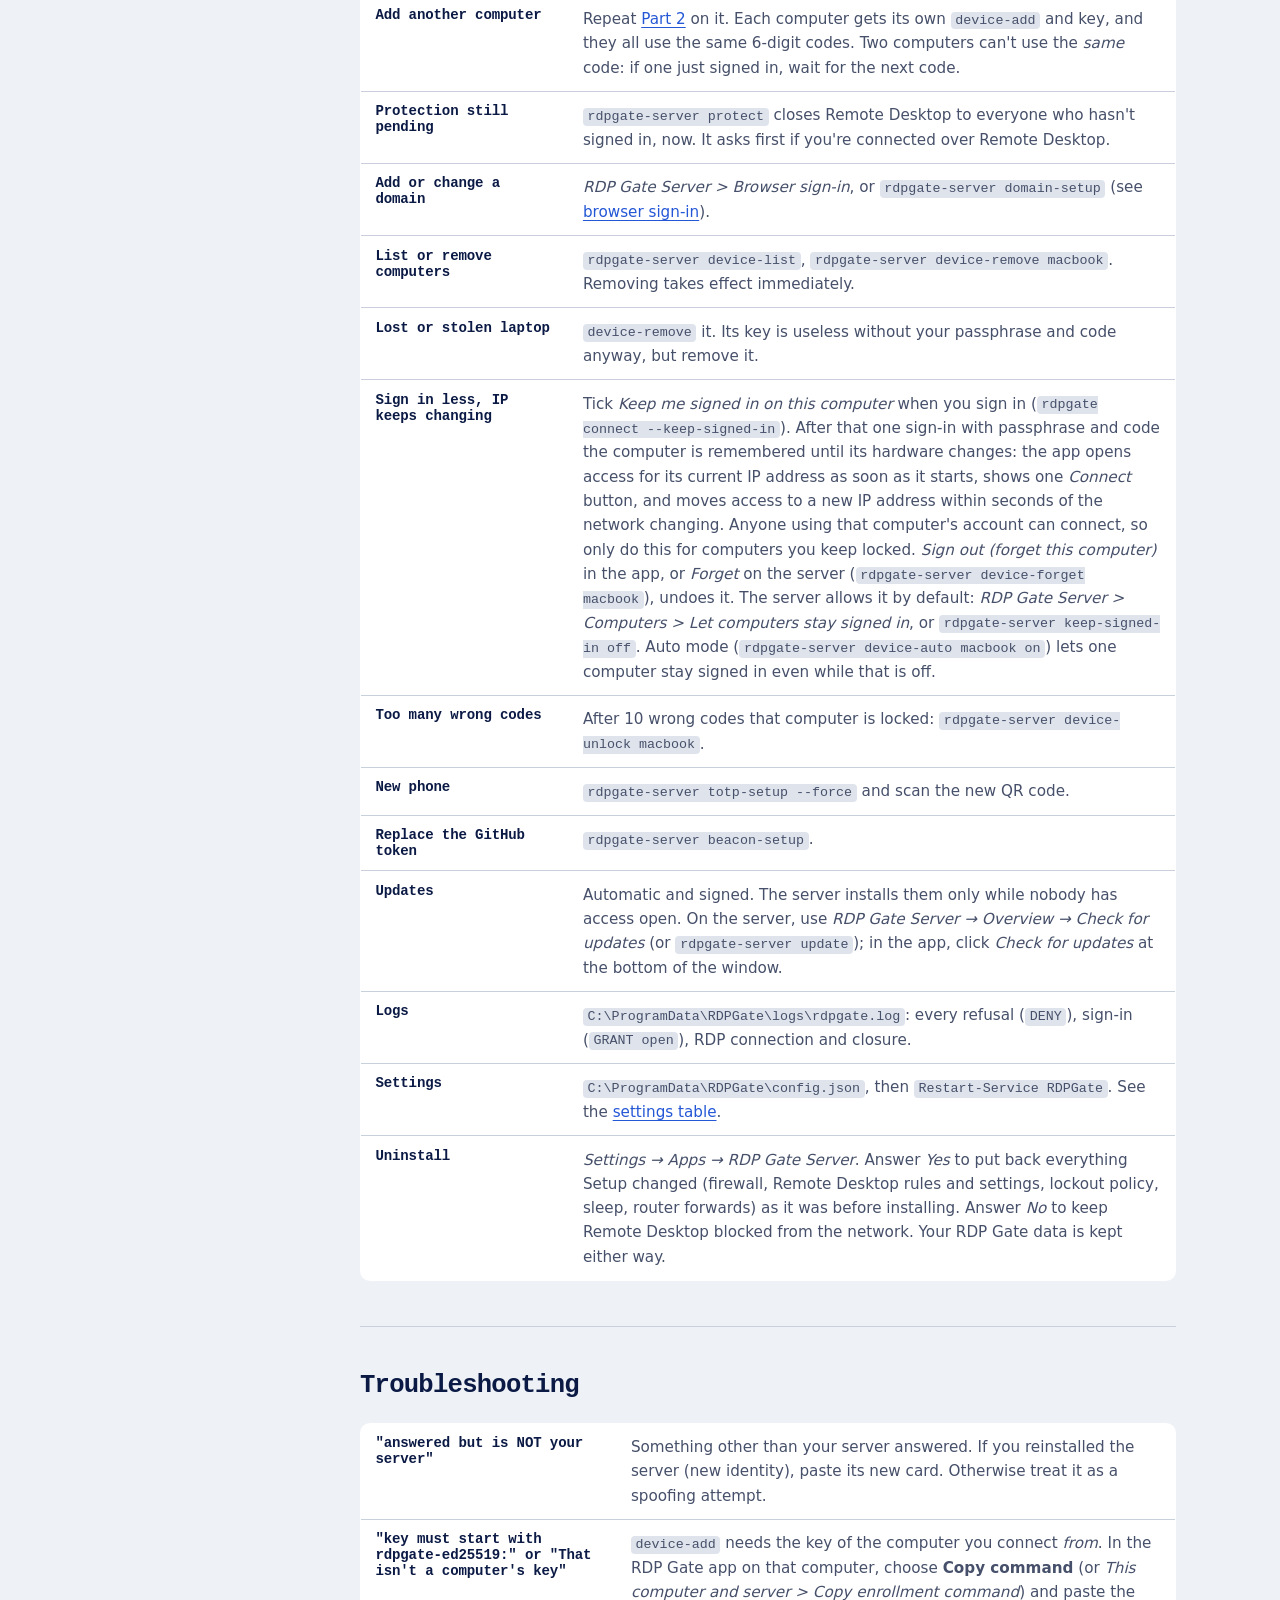
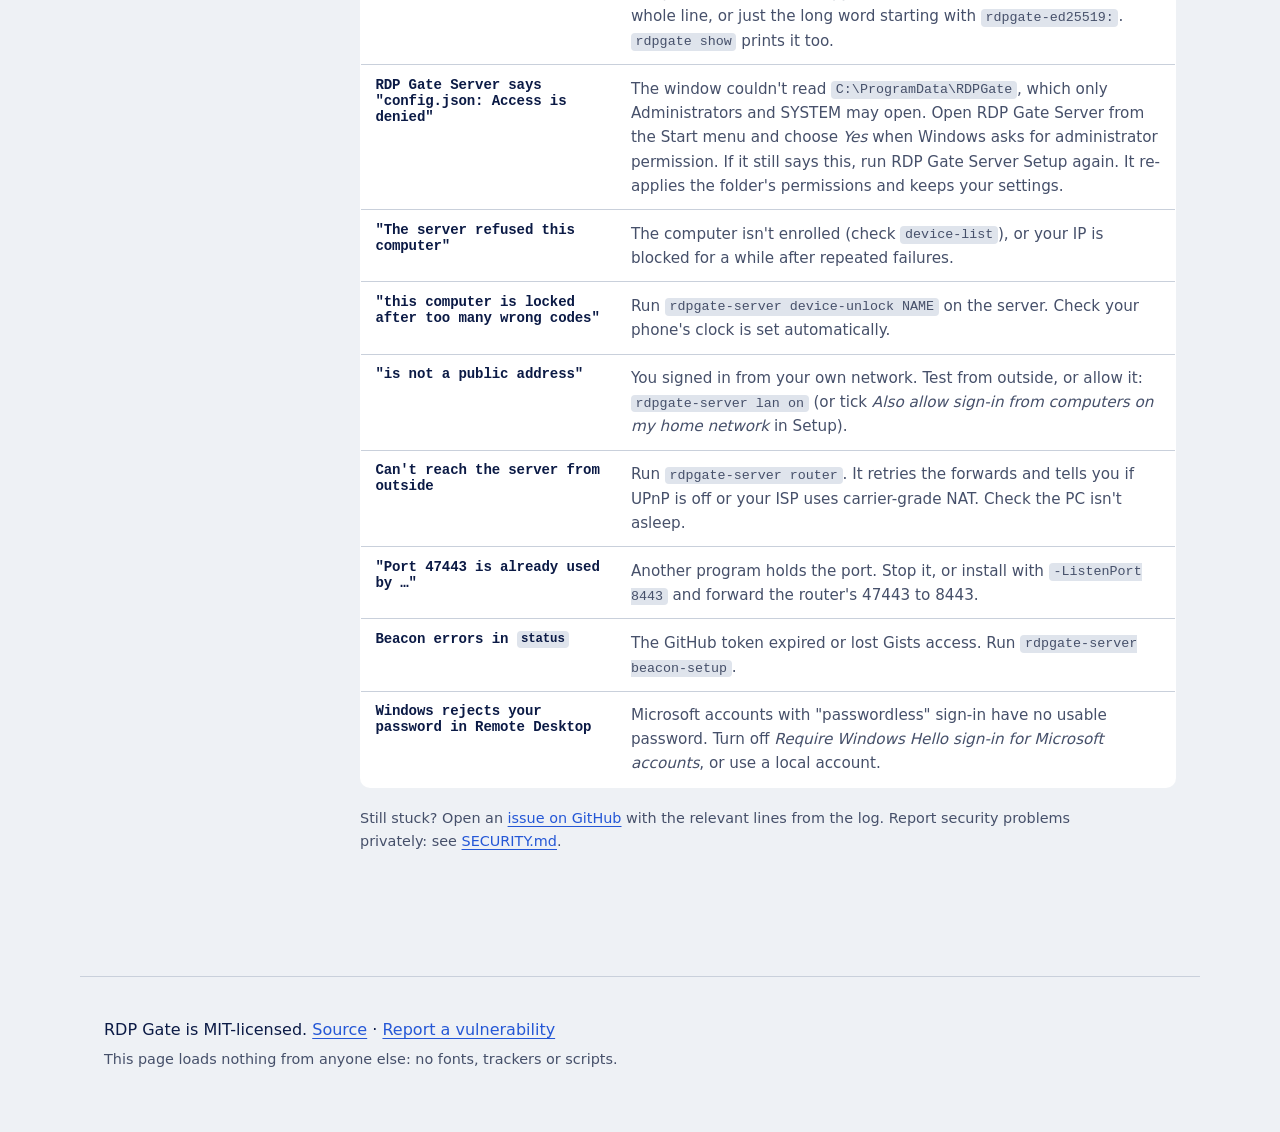
==== commit 0e147207: "Name the Windows client installer clearly and list downloads in releases Every release already built" ====
--- a/docs/guide.html
+++ b/docs/guide.html
@@ -148,7 +148,7 @@
         </article>
         <article>
           <h4>Windows</h4>
-          <p>Run <code>RDP-Gate-Setup-&lt;version&gt;.exe</code>. It installs just for you, with no administrator rights, and adds RDP Gate to the Start menu. At SmartScreen choose <em>More info → Run anyway</em>.</p>
+          <p>Run <code>RDP-Gate-Client-Setup-&lt;version&gt;.exe</code>. It installs just for you, with no administrator rights, and adds RDP Gate to the Start menu. At SmartScreen choose <em>More info → Run anyway</em>.</p>
         </article>
       </div>
     </li>
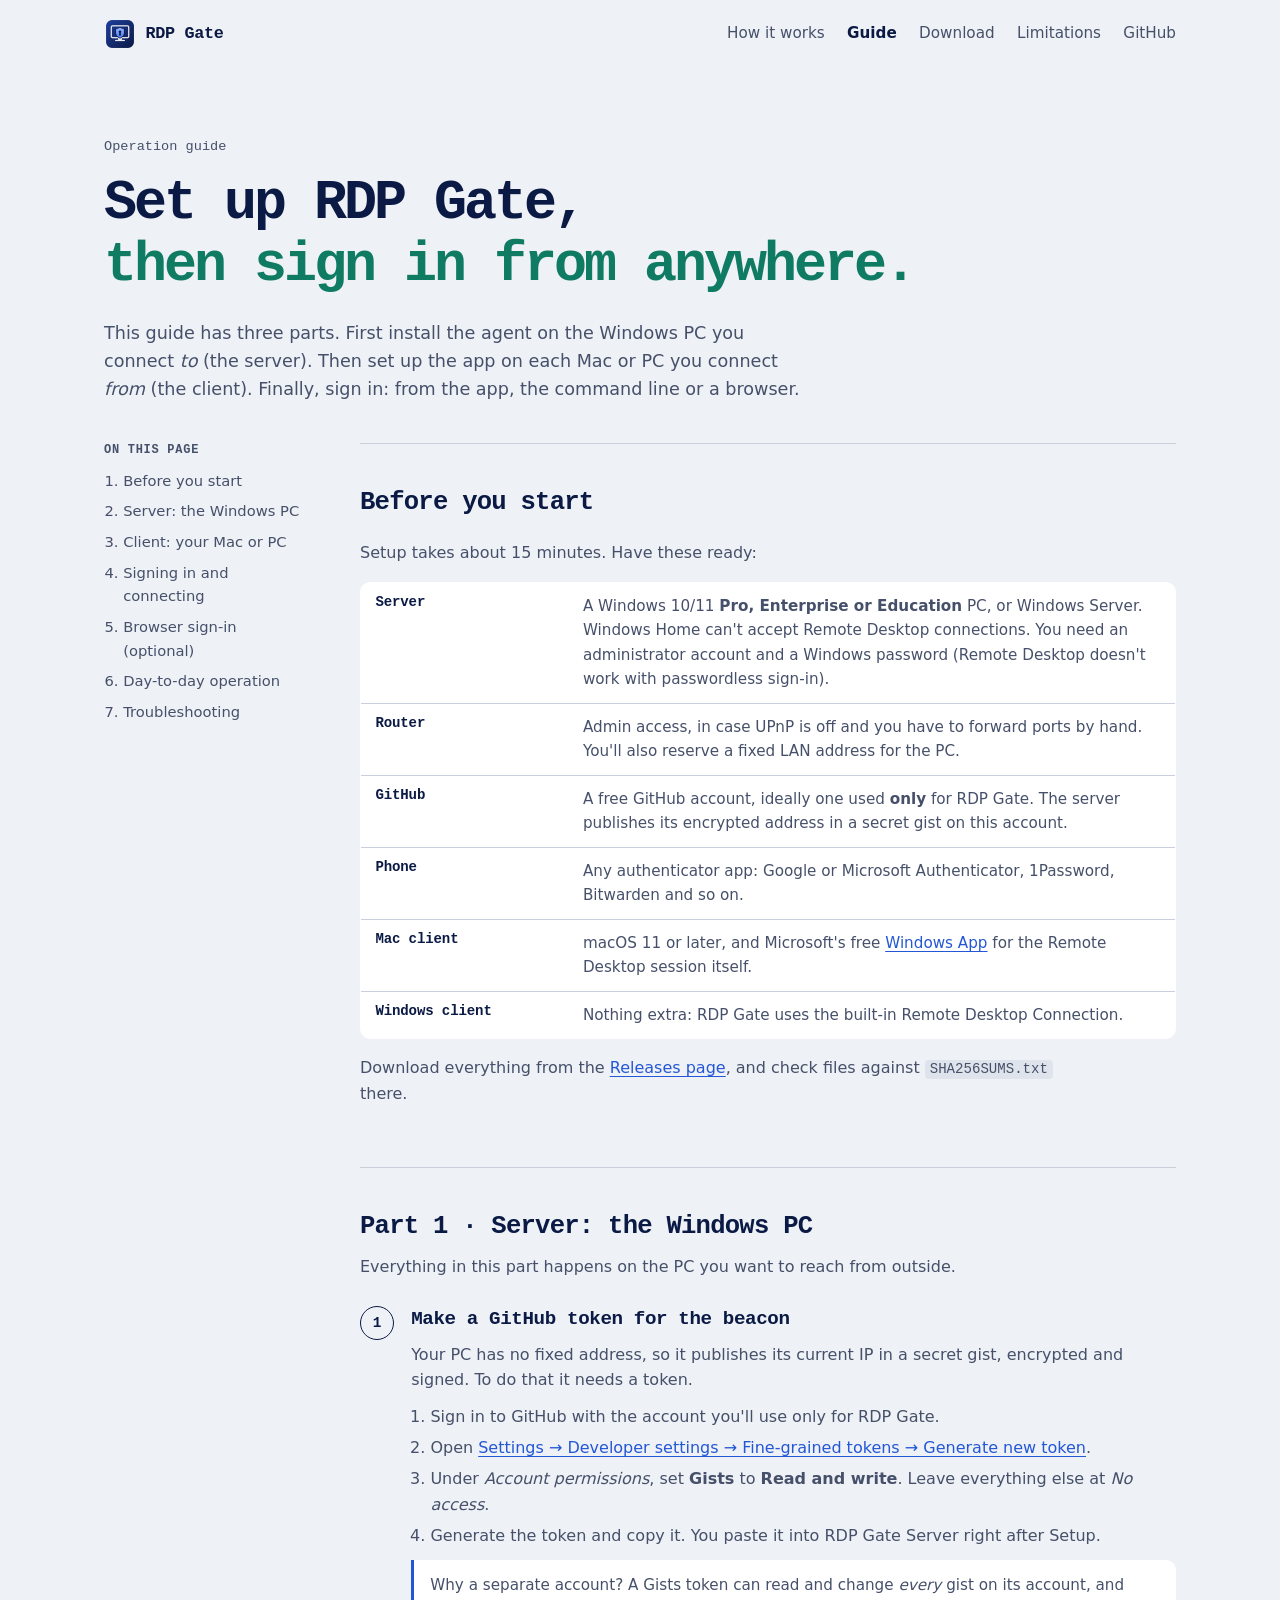
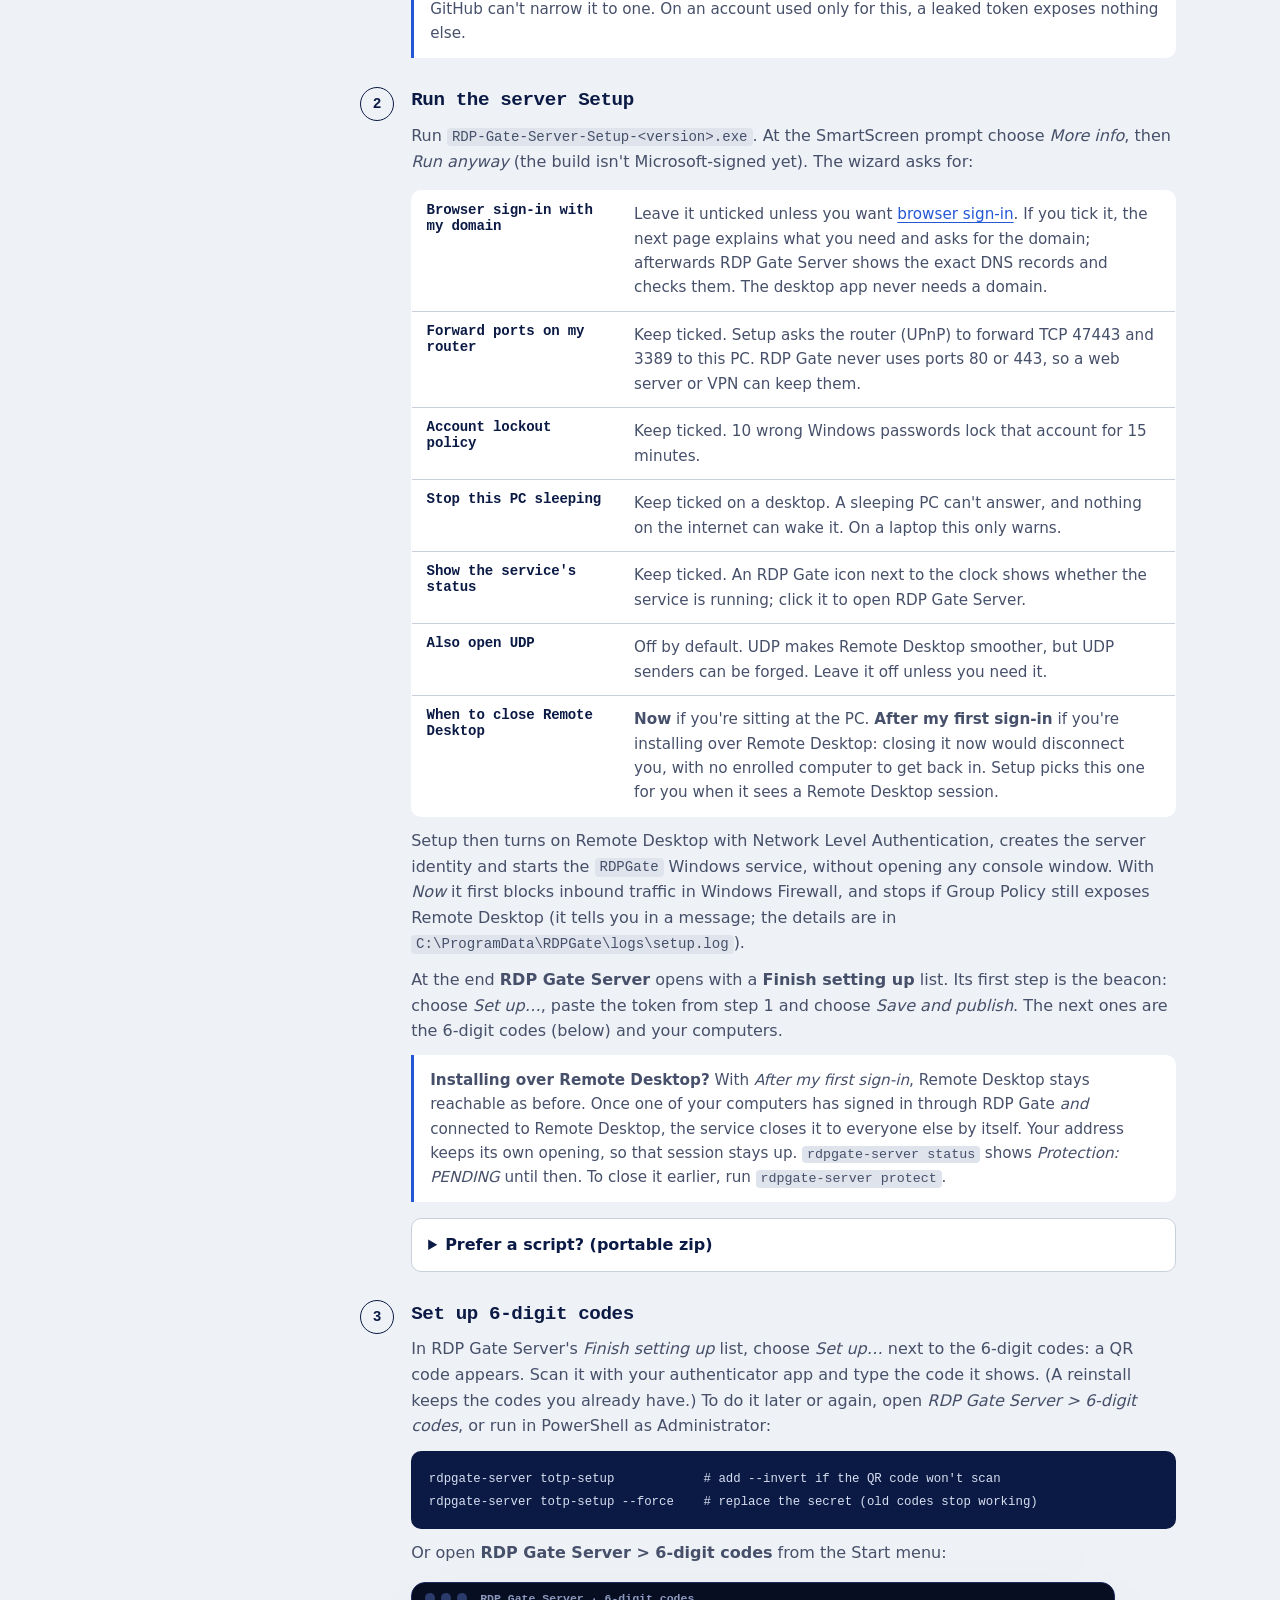
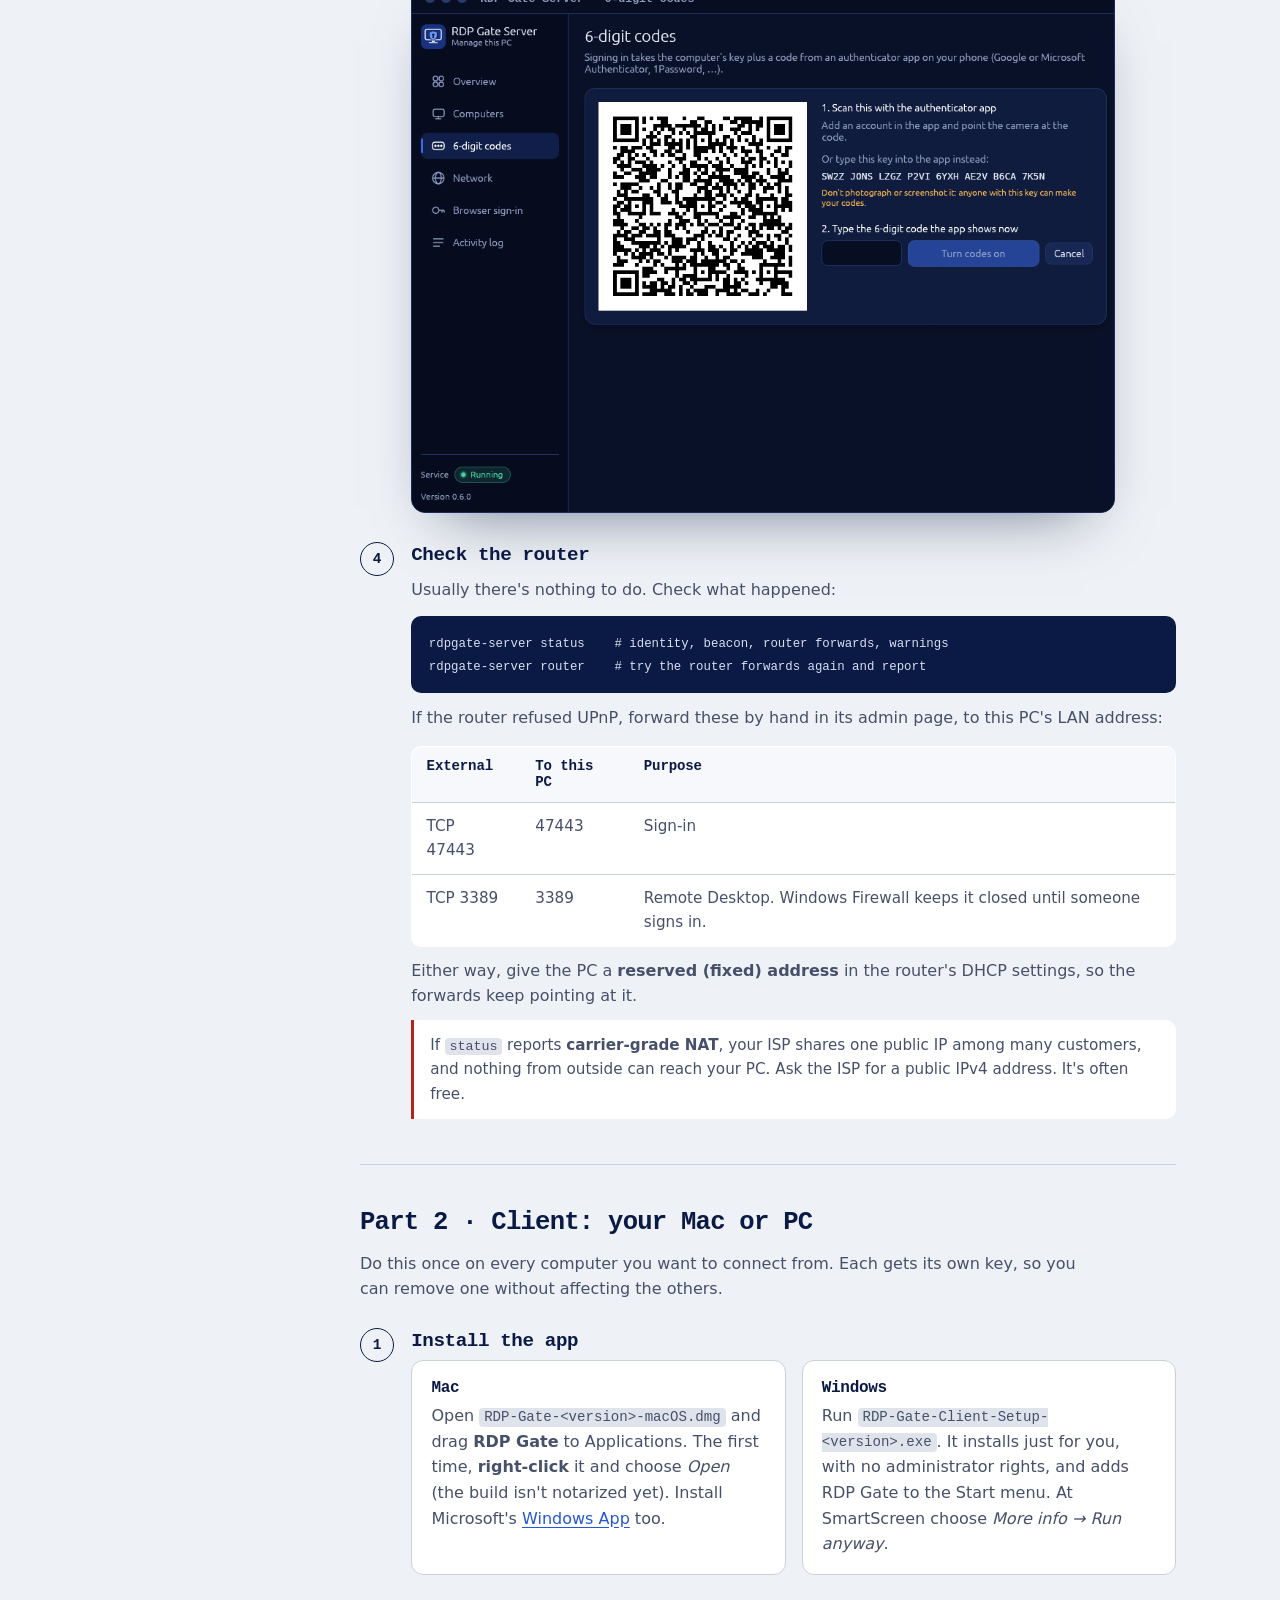
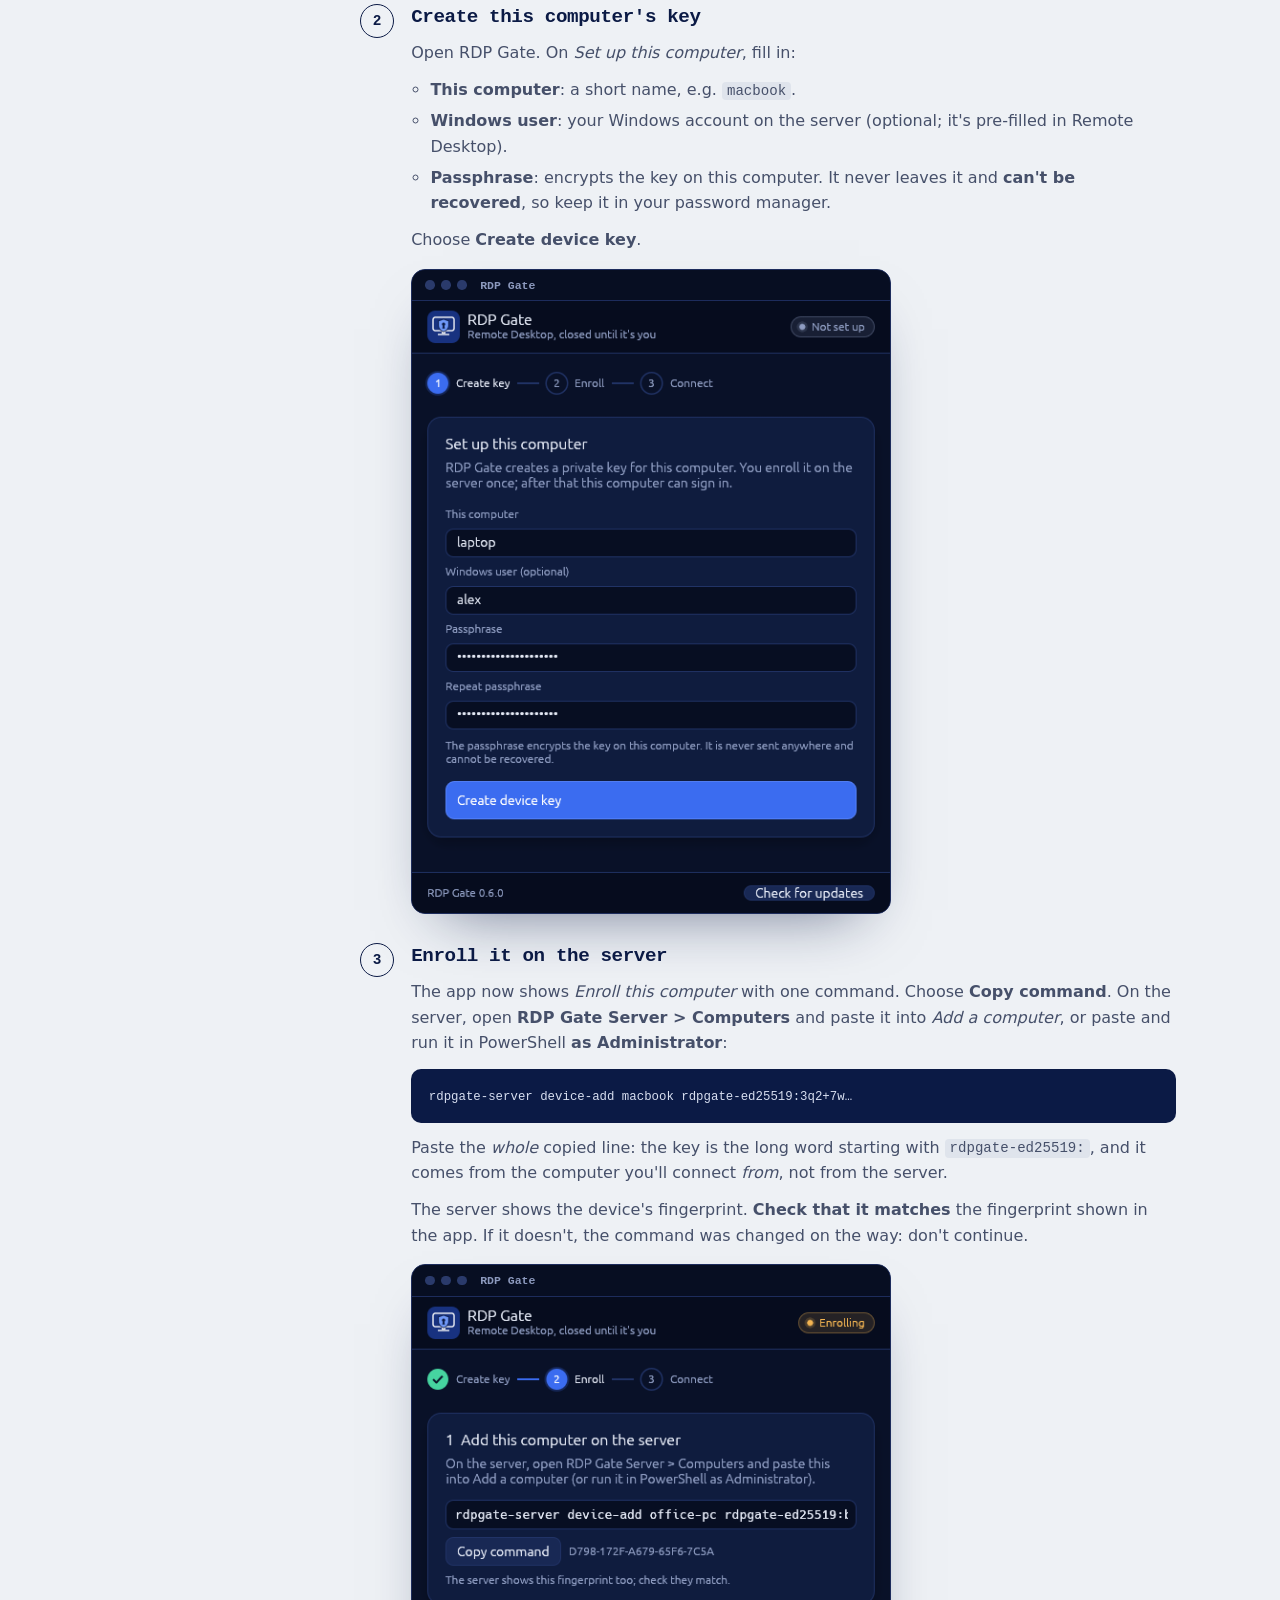
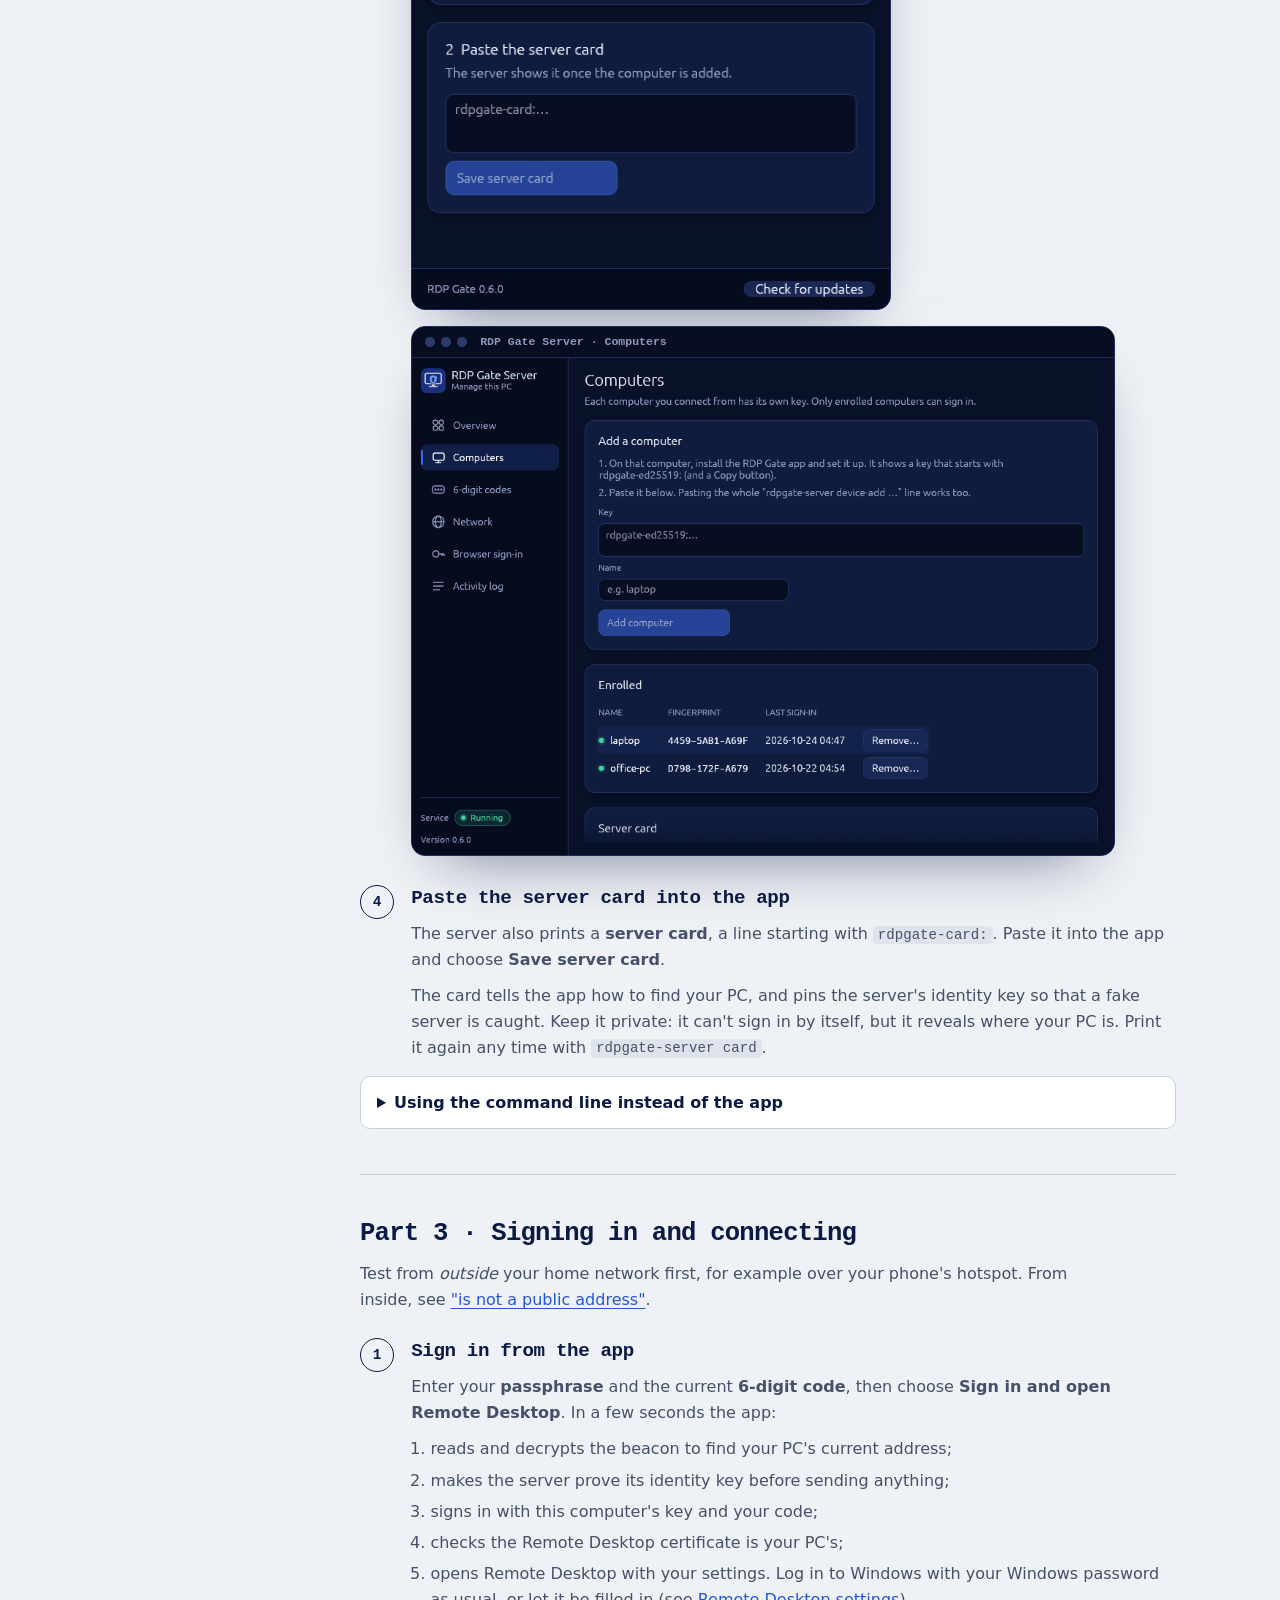
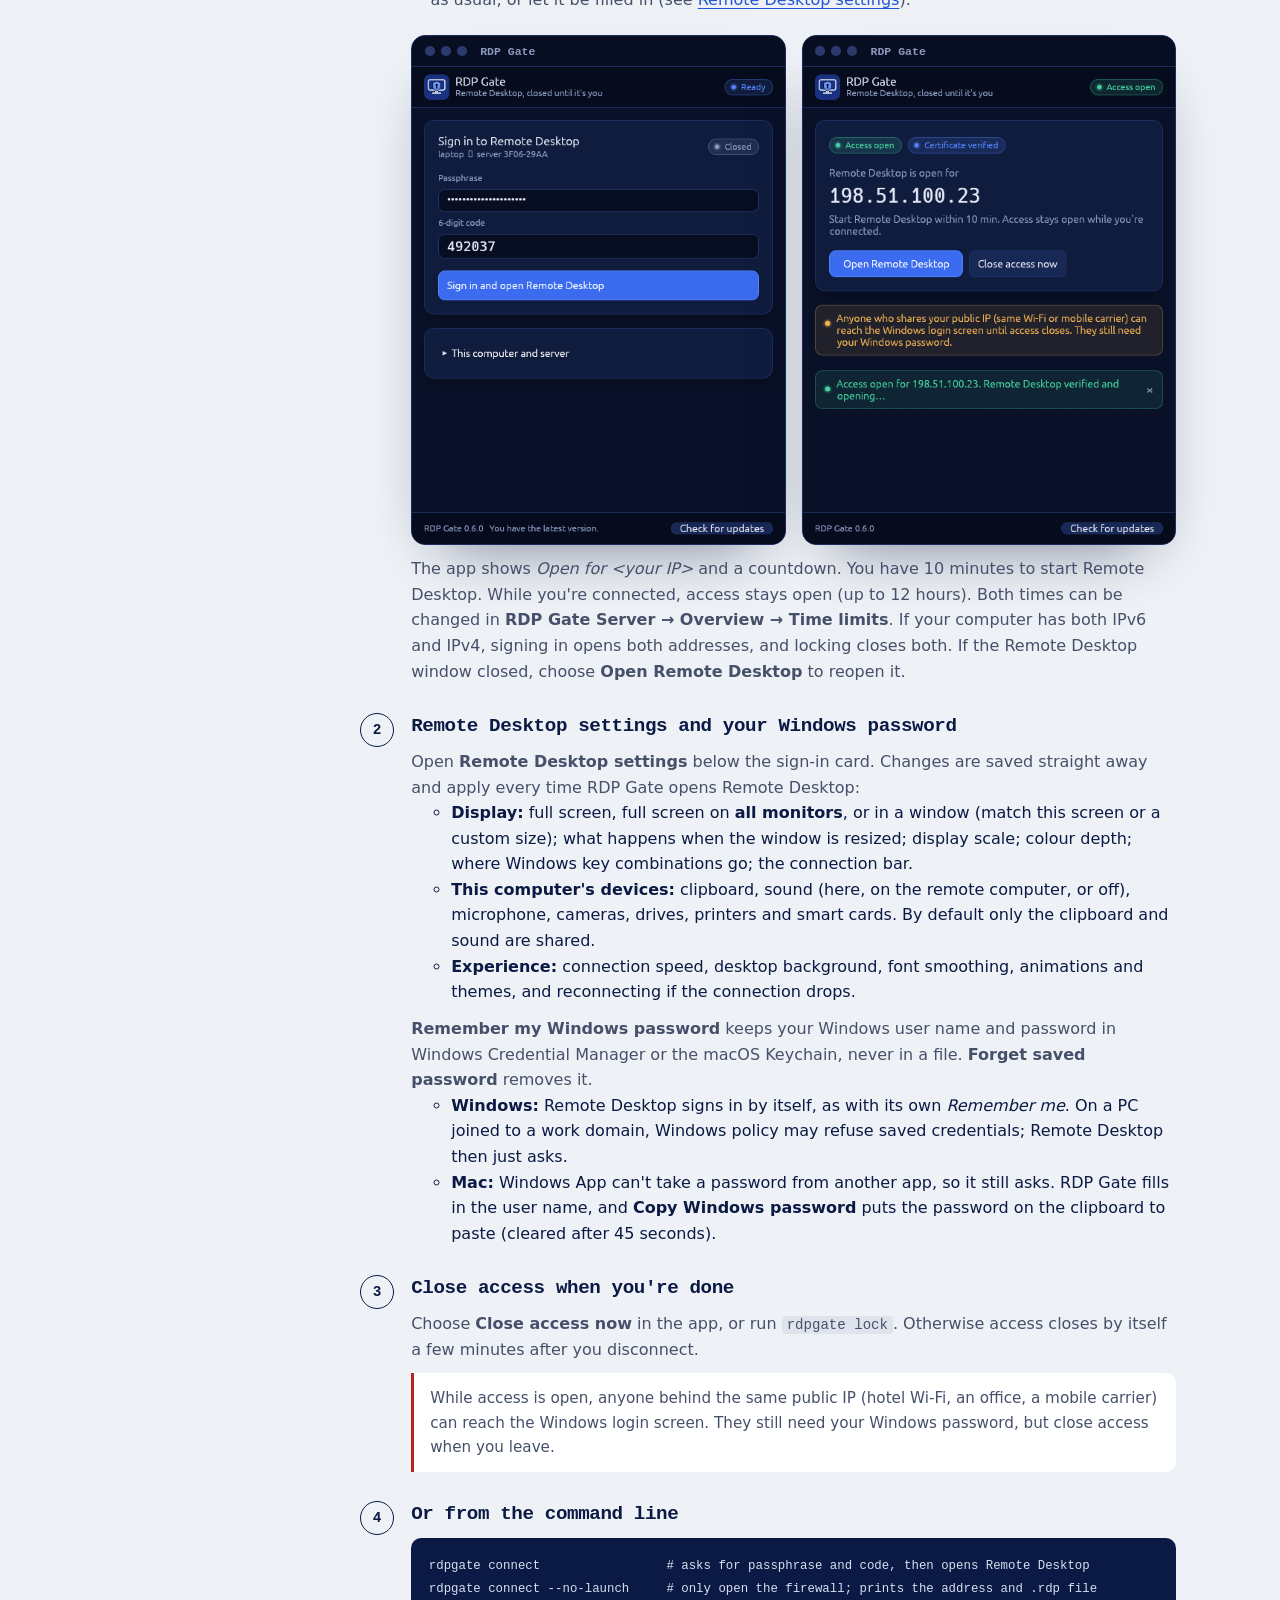
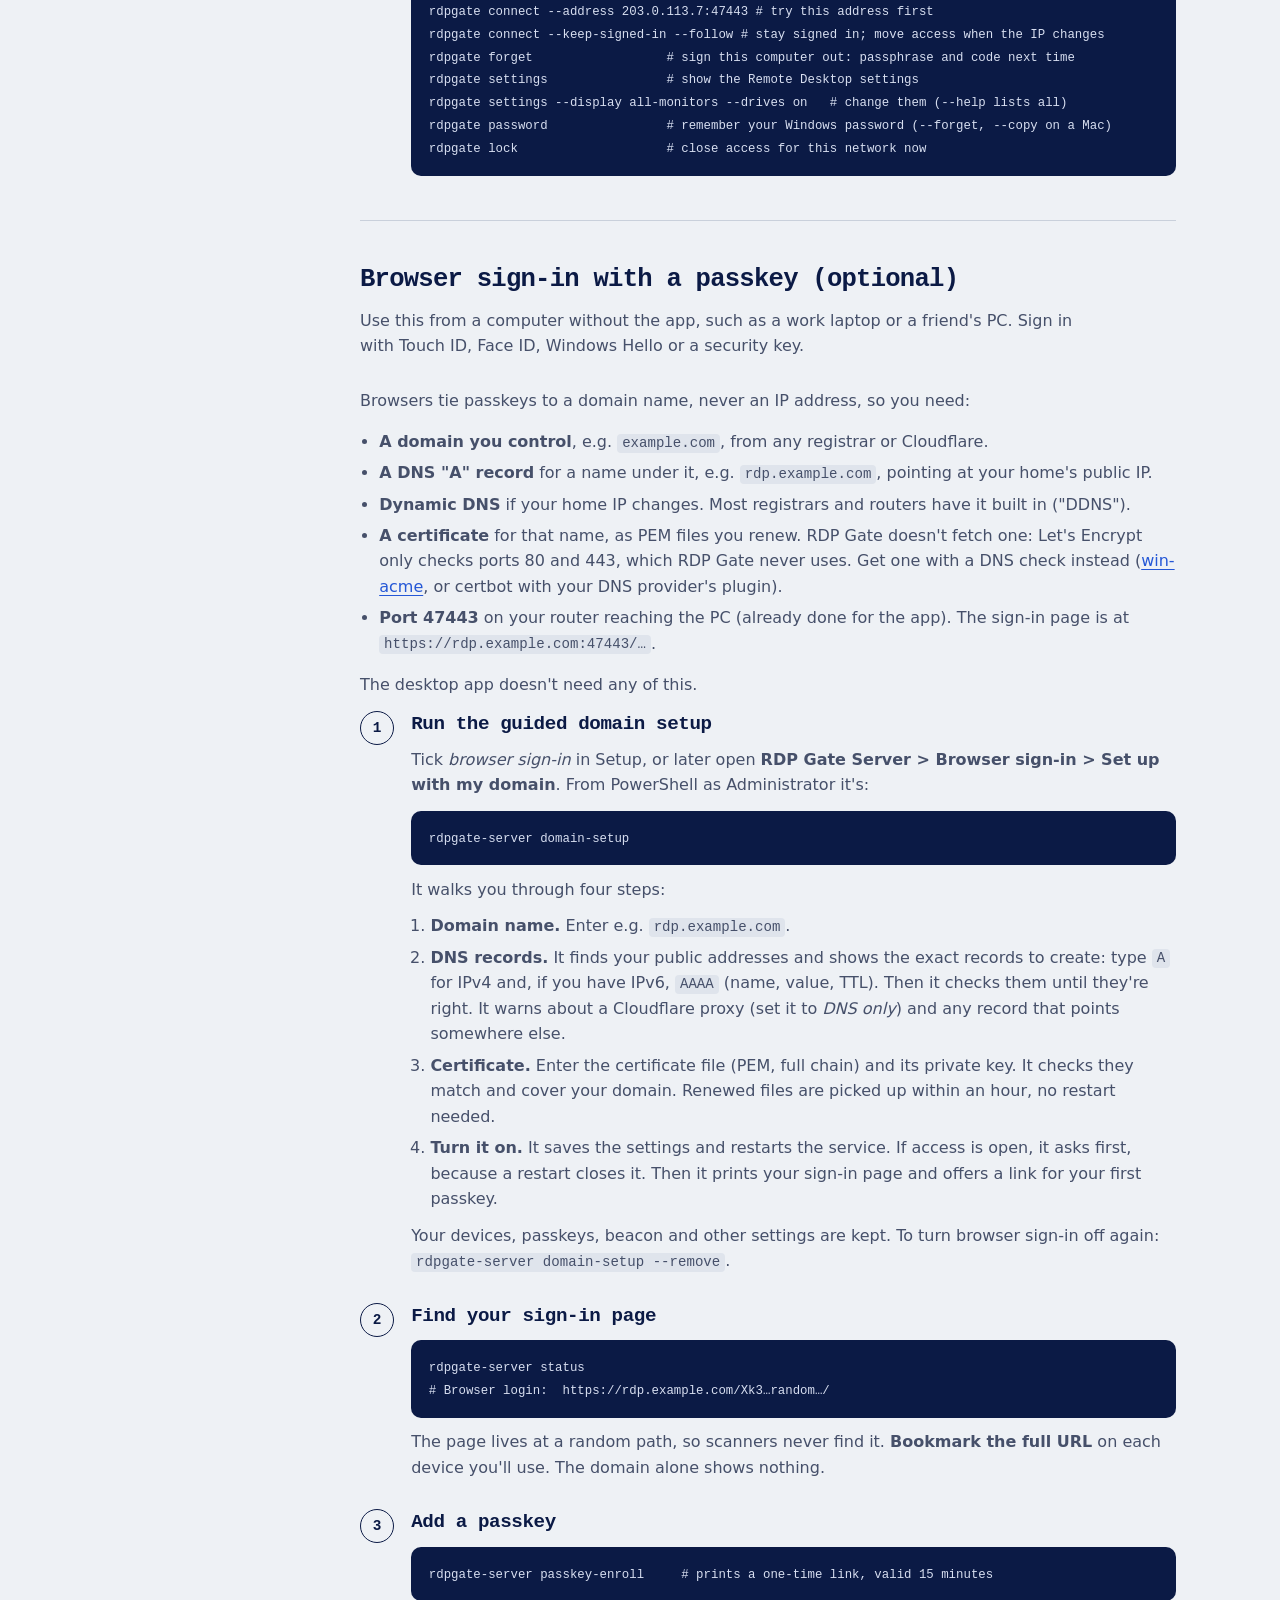
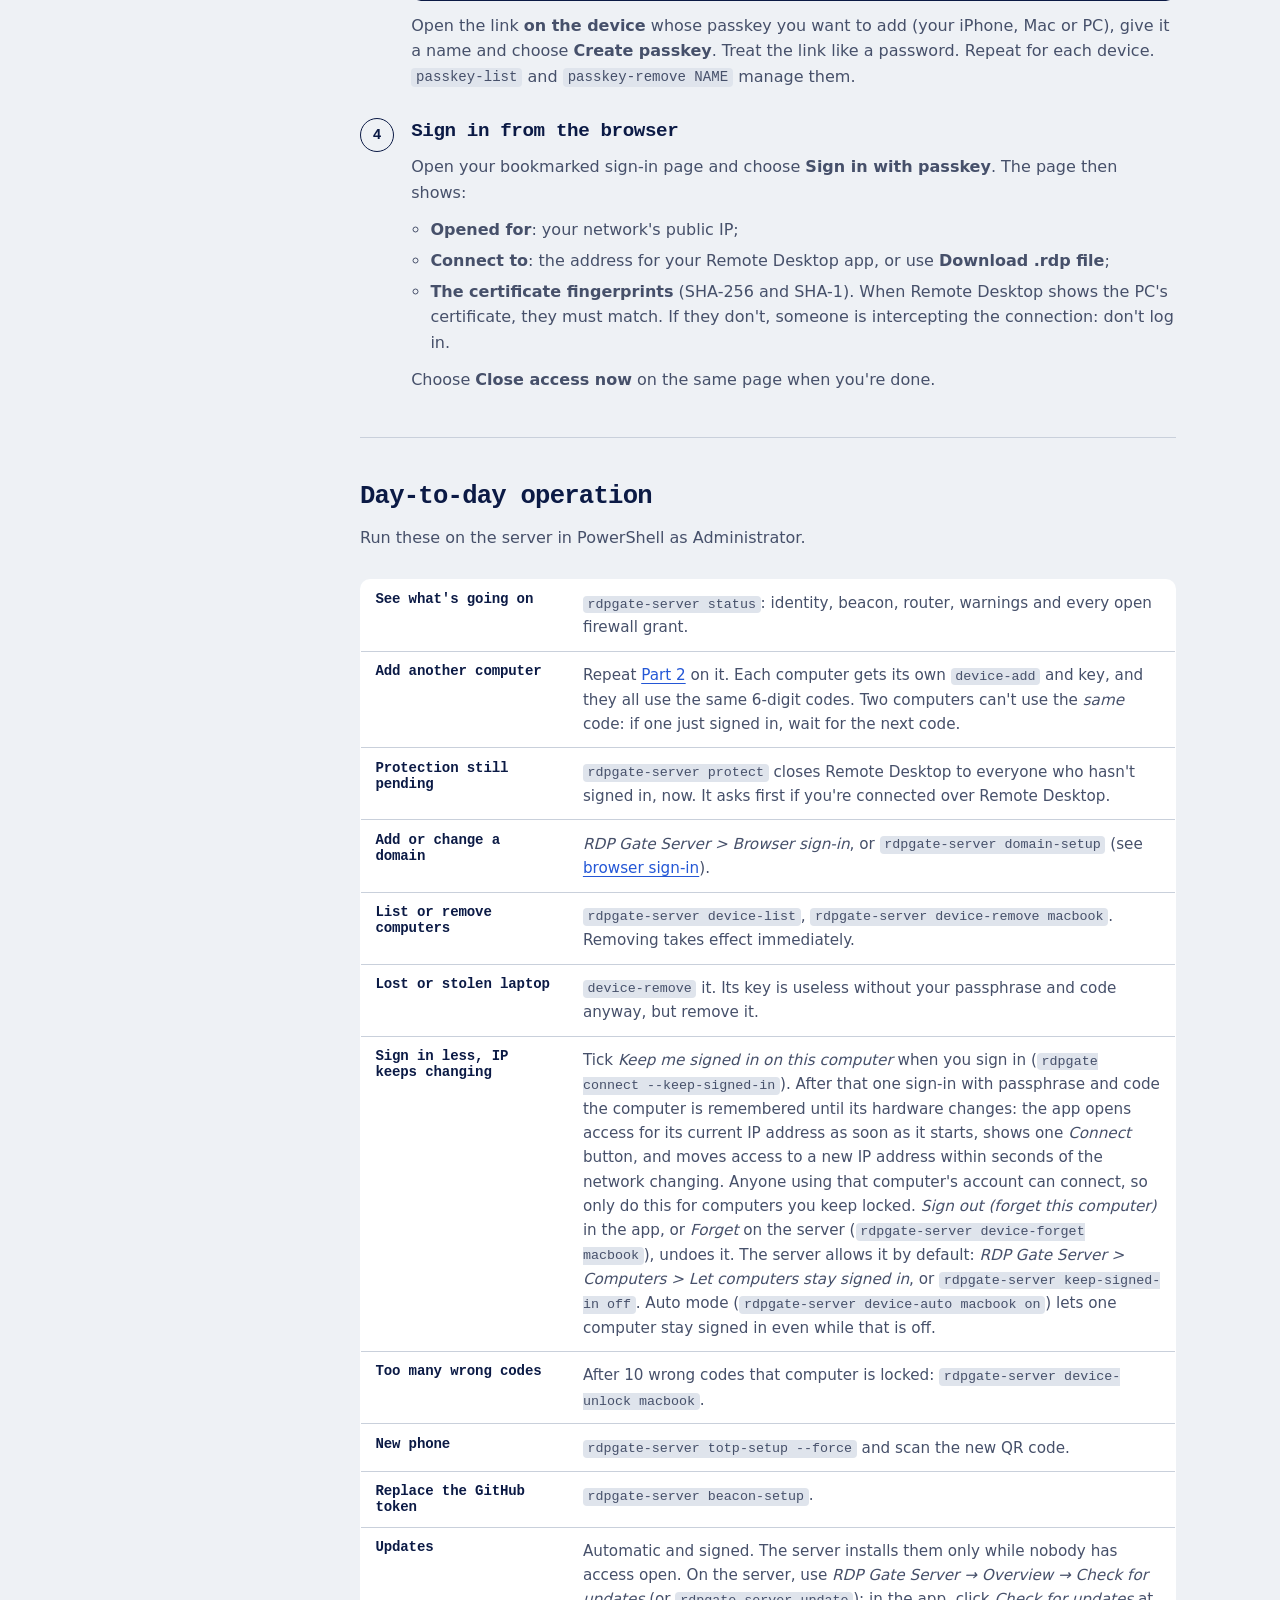
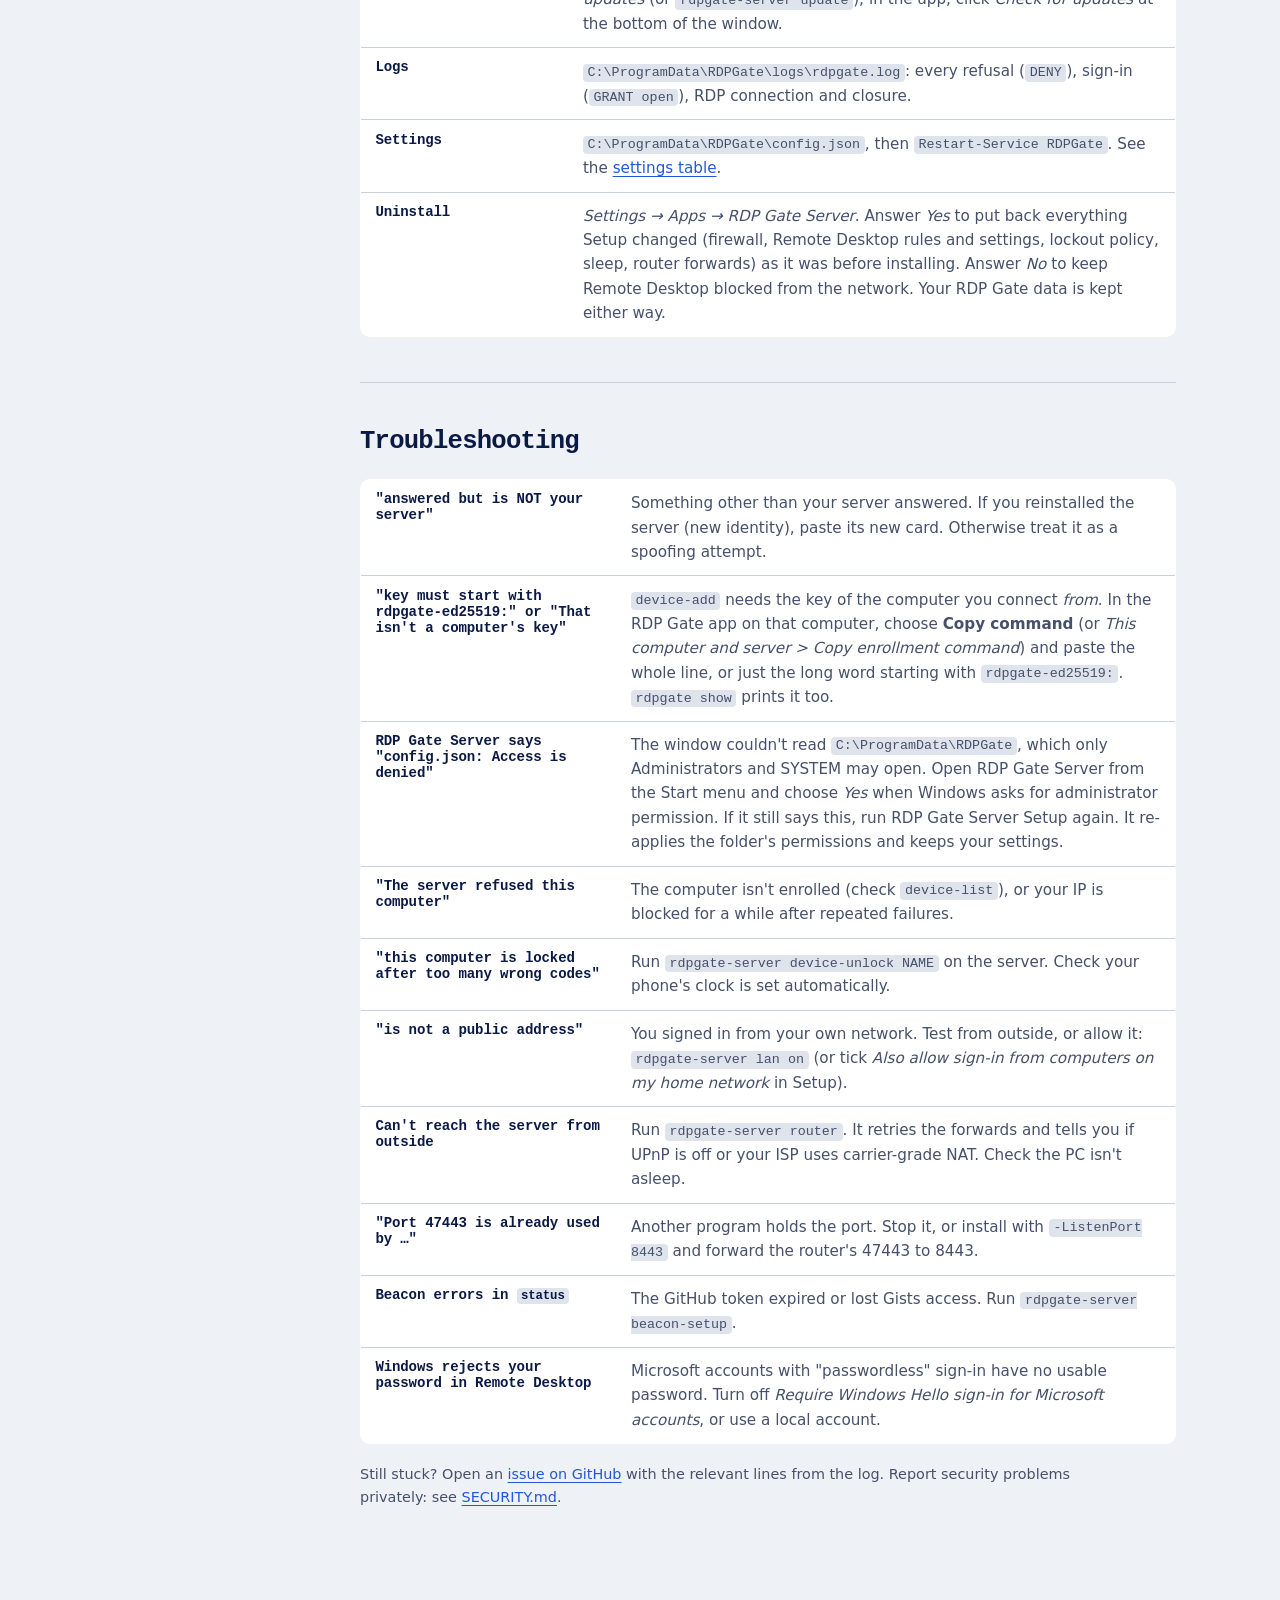
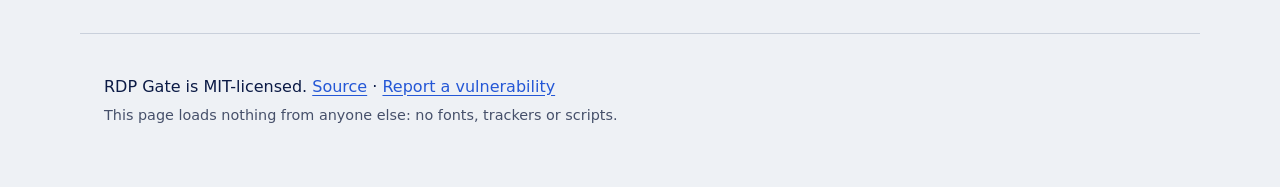
==== commit c0a4f0b7: "Add Remote Desktop settings and "Remember my Windows password" The app (Remote Desktop settings, bel" ====
--- a/docs/guide.html
+++ b/docs/guide.html
@@ -214,7 +214,7 @@
         <li>makes the server prove its identity key before sending anything;</li>
         <li>signs in with this computer's key and your code;</li>
         <li>checks the Remote Desktop certificate is your PC's;</li>
-        <li>opens Remote Desktop. Log in to Windows with your Windows password as usual.</li>
+        <li>opens Remote Desktop with your settings. Log in to Windows with your Windows password as usual, or let it be filled in (see <a href="#rdp-settings">Remote Desktop settings</a>).</li>
       </ol>
       <div class="ways tight">
         <figure class="window">
@@ -229,6 +229,21 @@
       <p>The app shows <em>Open for &lt;your IP&gt;</em> and a countdown. You have 10 minutes to start Remote Desktop. While you're connected, access stays open (up to 12 hours). Both times can be changed in <strong>RDP Gate Server → Overview → Time limits</strong>. If your computer has both IPv6 and IPv4, signing in opens both addresses, and locking closes both. If the Remote Desktop window closed, choose <strong>Open Remote Desktop</strong> to reopen it.</p>
     </li>
 
+    <li id="rdp-settings">
+      <h3>Remote Desktop settings and your Windows password</h3>
+      <p>Open <strong>Remote Desktop settings</strong> below the sign-in card. Changes are saved straight away and apply every time RDP Gate opens Remote Desktop:</p>
+      <ul>
+        <li><strong>Display:</strong> full screen, full screen on <strong>all monitors</strong>, or in a window (match this screen or a custom size); what happens when the window is resized; display scale; colour depth; where Windows key combinations go; the connection bar.</li>
+        <li><strong>This computer's devices:</strong> clipboard, sound (here, on the remote computer, or off), microphone, cameras, drives, printers and smart cards. By default only the clipboard and sound are shared.</li>
+        <li><strong>Experience:</strong> connection speed, desktop background, font smoothing, animations and themes, and reconnecting if the connection drops.</li>
+      </ul>
+      <p><strong>Remember my Windows password</strong> keeps your Windows user name and password in Windows Credential Manager or the macOS Keychain, never in a file. <strong>Forget saved password</strong> removes it.</p>
+      <ul>
+        <li><strong>Windows:</strong> Remote Desktop signs in by itself, as with its own <em>Remember me</em>. On a PC joined to a work domain, Windows policy may refuse saved credentials; Remote Desktop then just asks.</li>
+        <li><strong>Mac:</strong> Windows App can't take a password from another app, so it still asks. RDP Gate fills in the user name, and <strong>Copy Windows password</strong> puts the password on the clipboard to paste (cleared after 45 seconds).</li>
+      </ul>
+    </li>
+
     <li id="close">
       <h3>Close access when you're done</h3>
       <p>Choose <strong>Close access now</strong> in the app, or run <code>rdpgate lock</code>. Otherwise access closes by itself a few minutes after you disconnect.</p>
@@ -242,6 +257,9 @@
 rdpgate connect --address 203.0.113.7:47443 # try this address first
 rdpgate connect --keep-signed-in --follow # stay signed in; move access when the IP changes
 rdpgate forget                  # sign this computer out: passphrase and code next time
+rdpgate settings                # show the Remote Desktop settings
+rdpgate settings --display all-monitors --drives on   # change them (--help lists all)
+rdpgate password                # remember your Windows password (--forget, --copy on a Mac)
 rdpgate lock                    # close access for this network now</code></pre>
     </li>
   </ol>
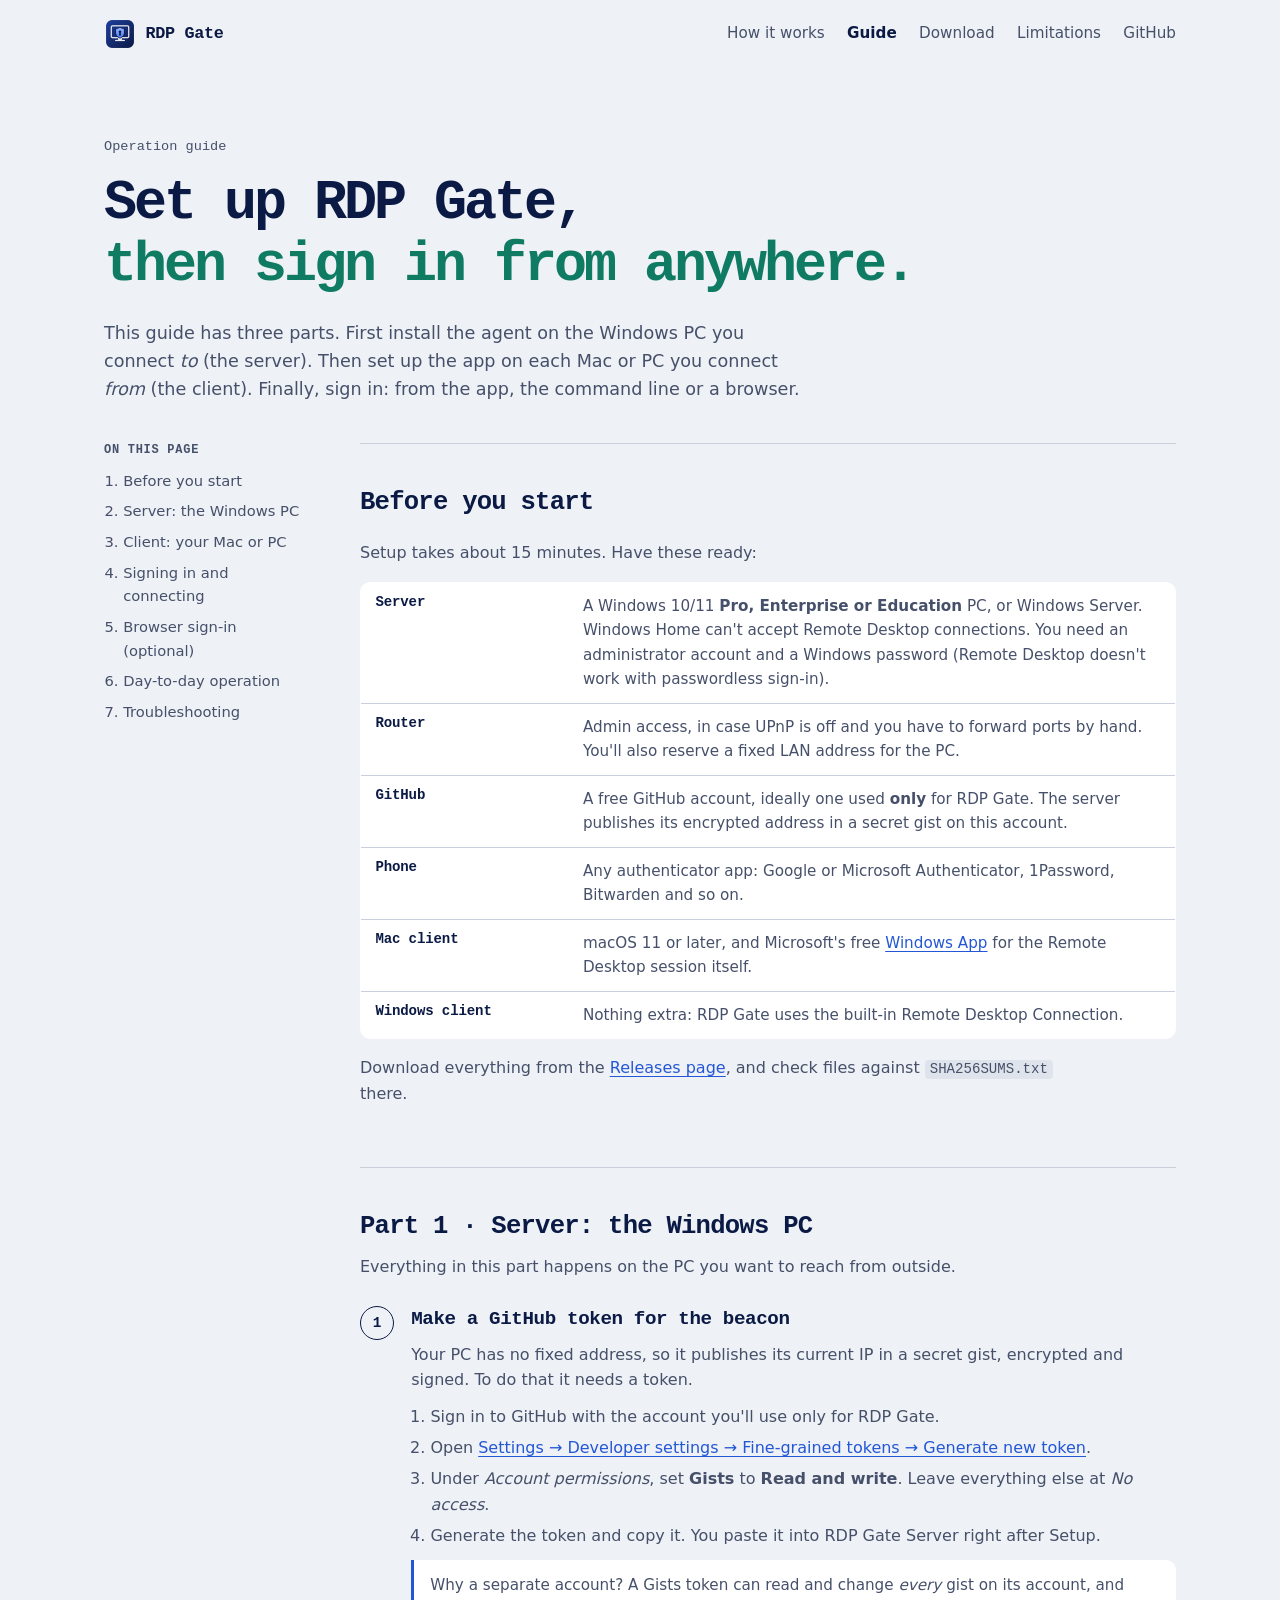
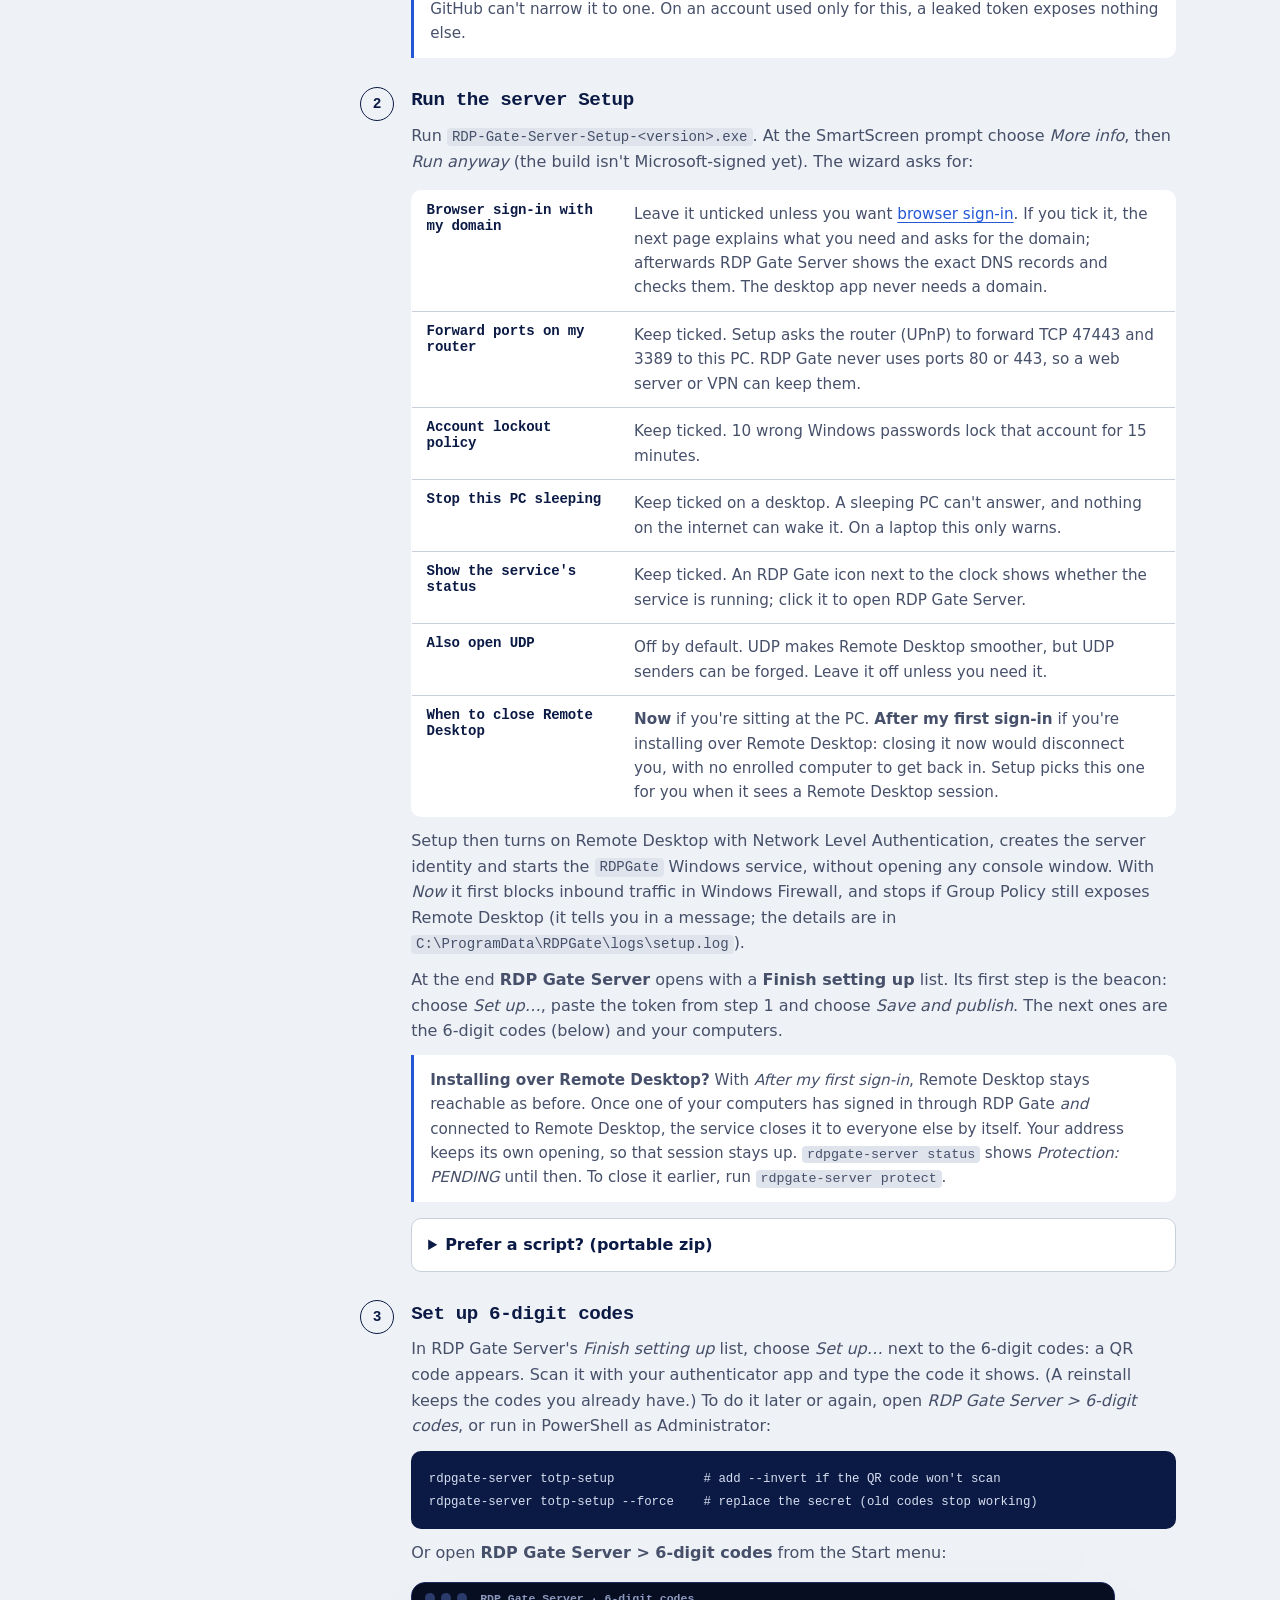
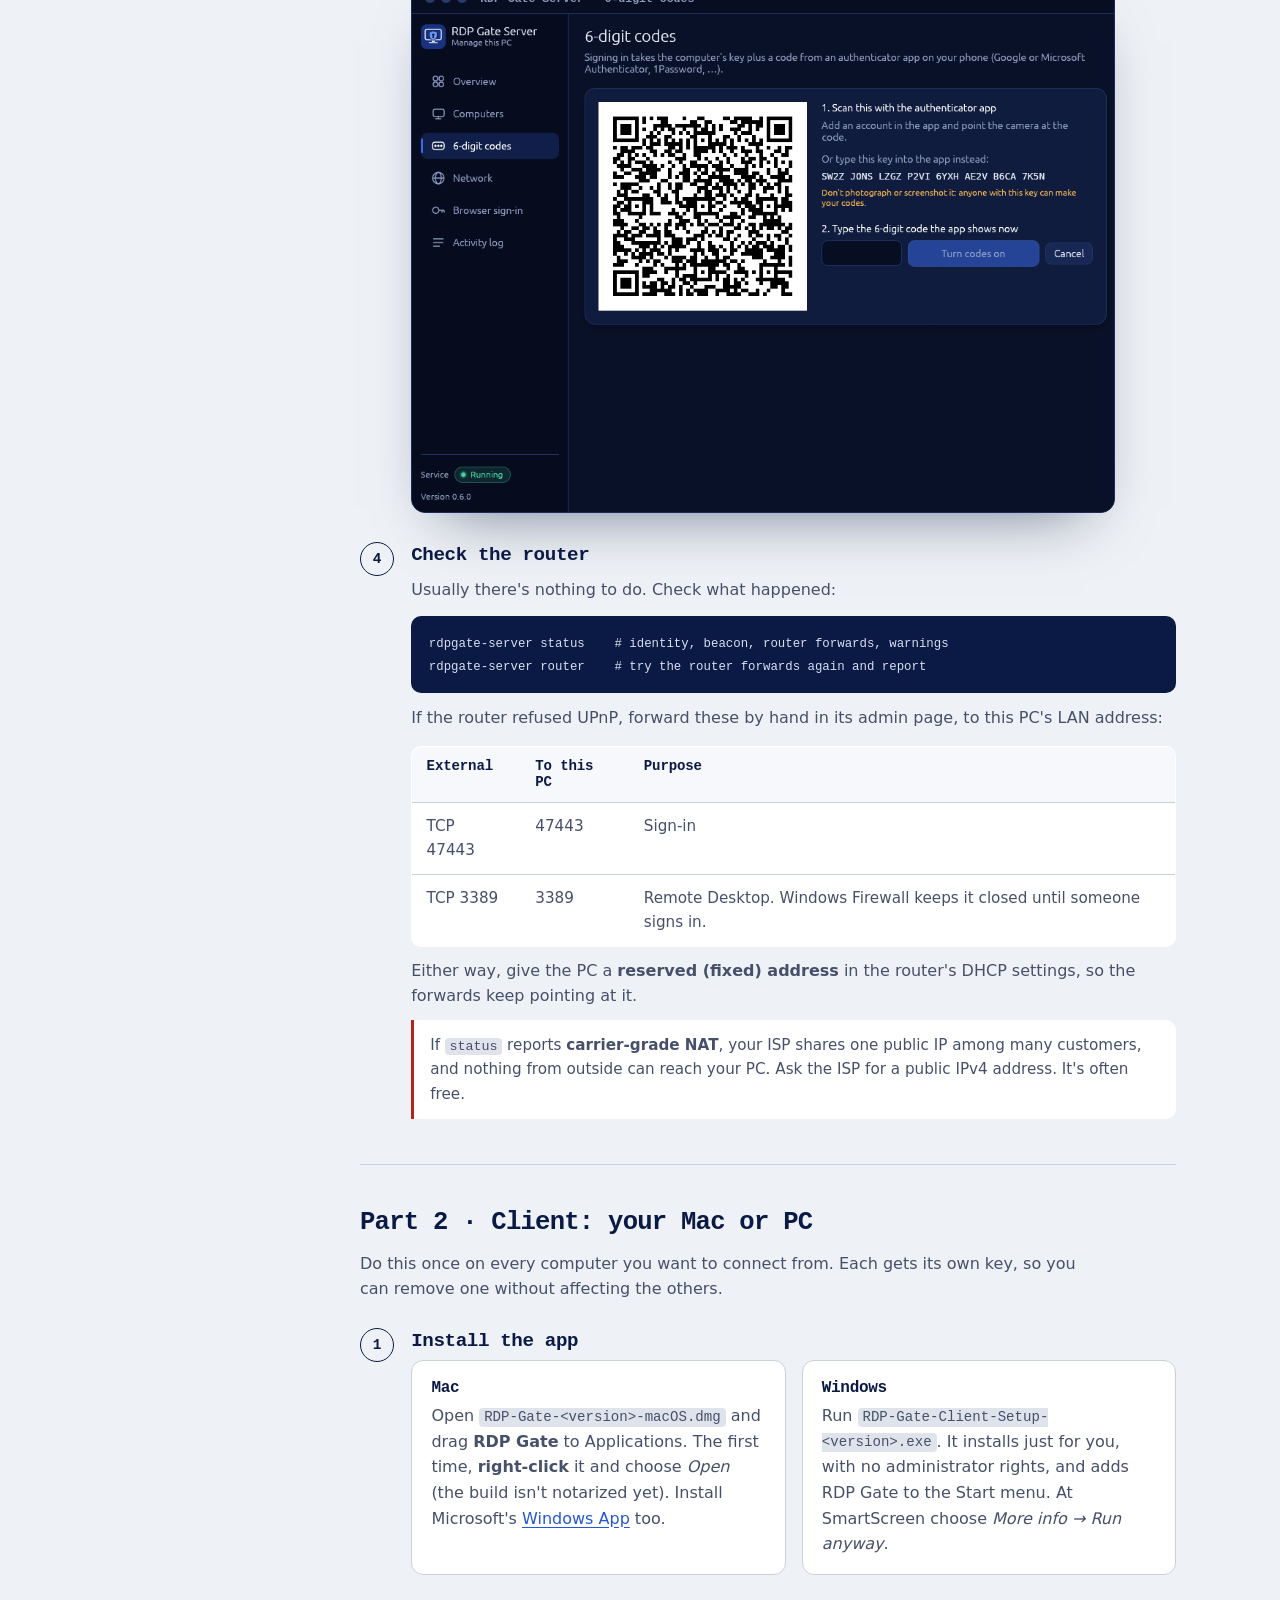
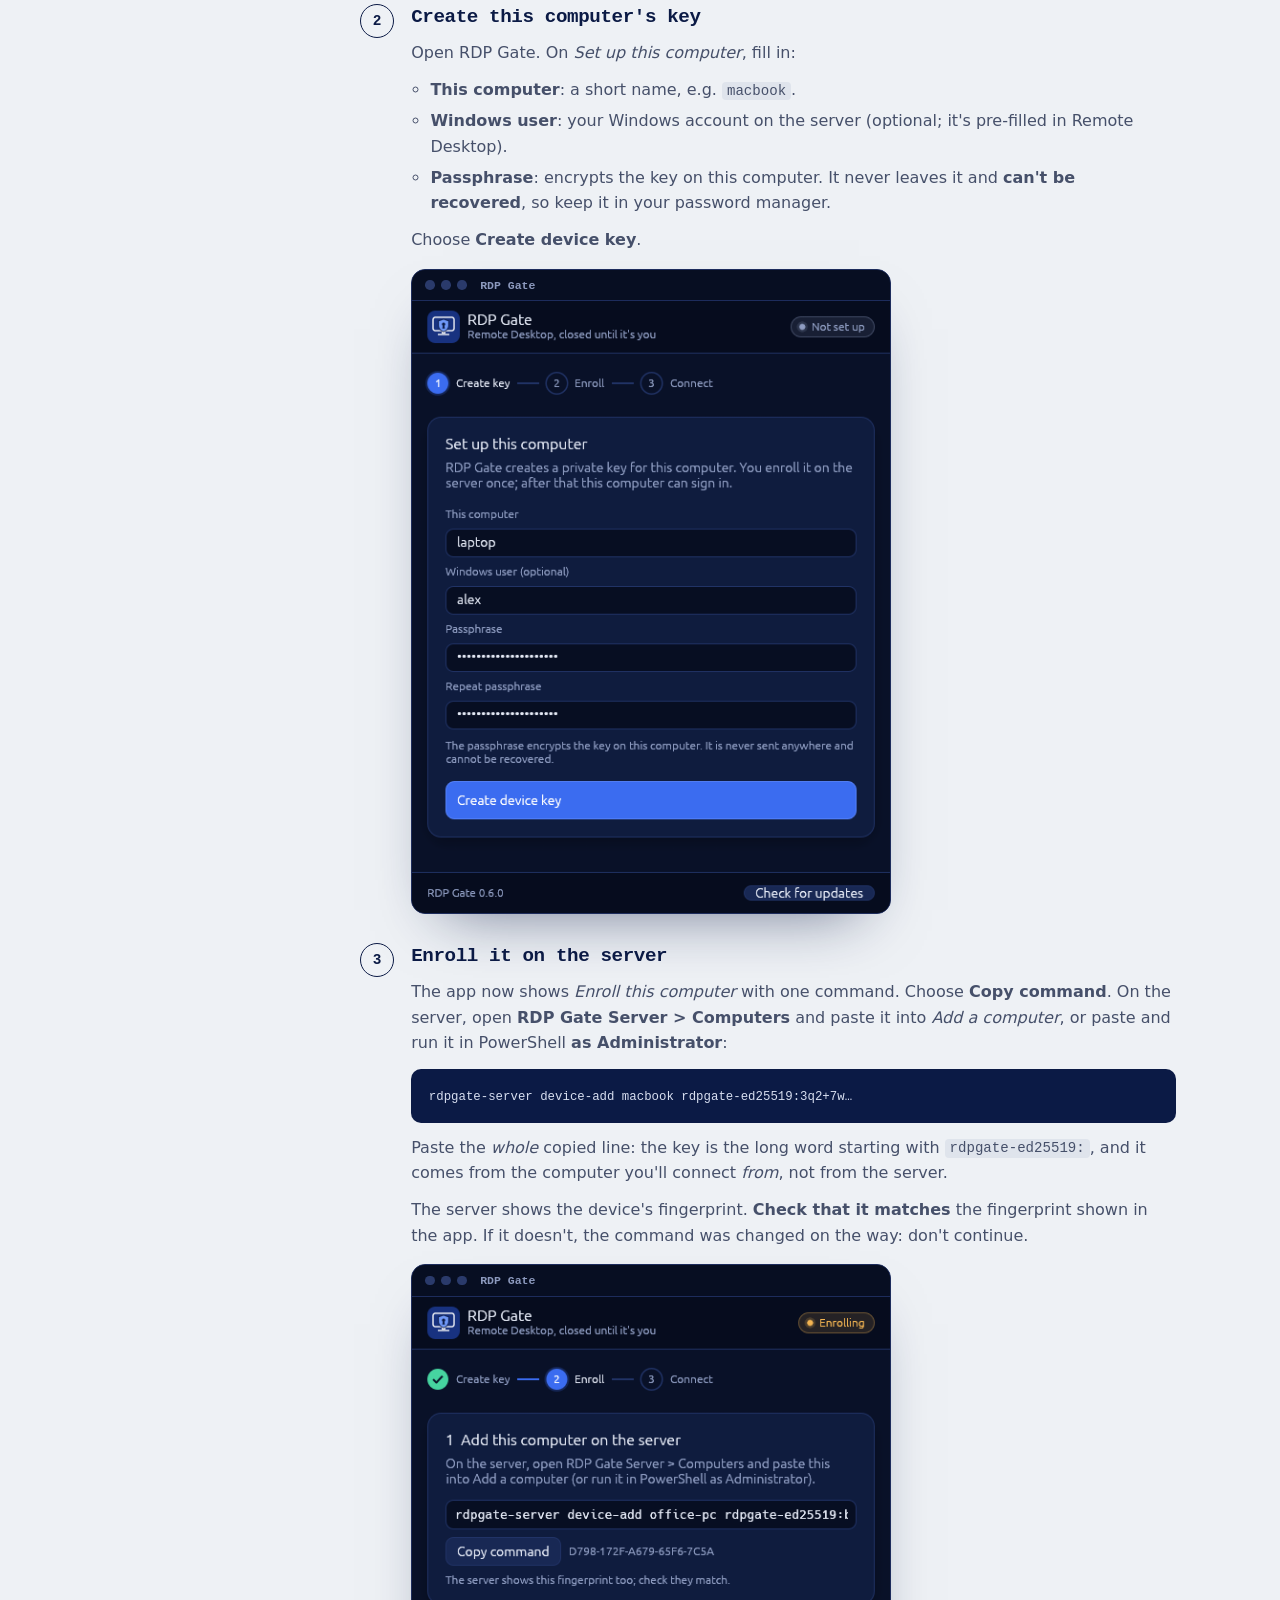
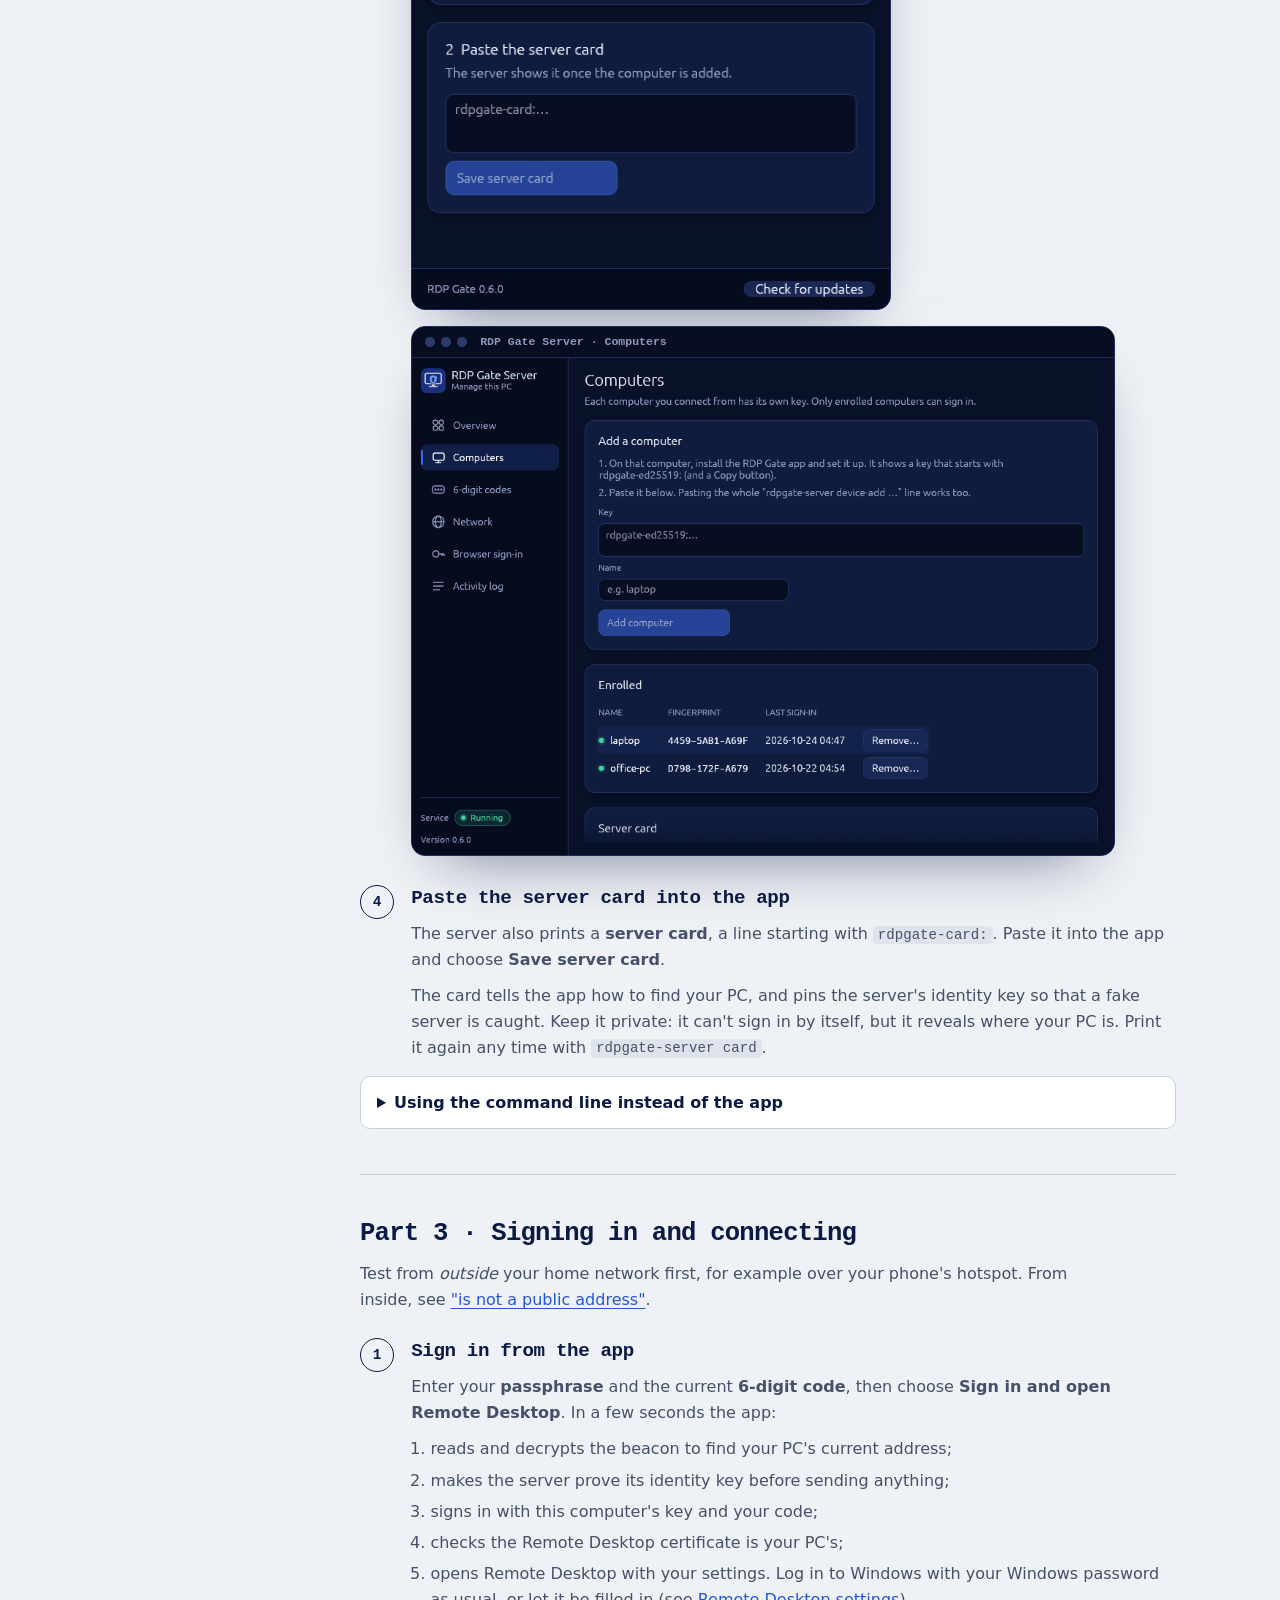
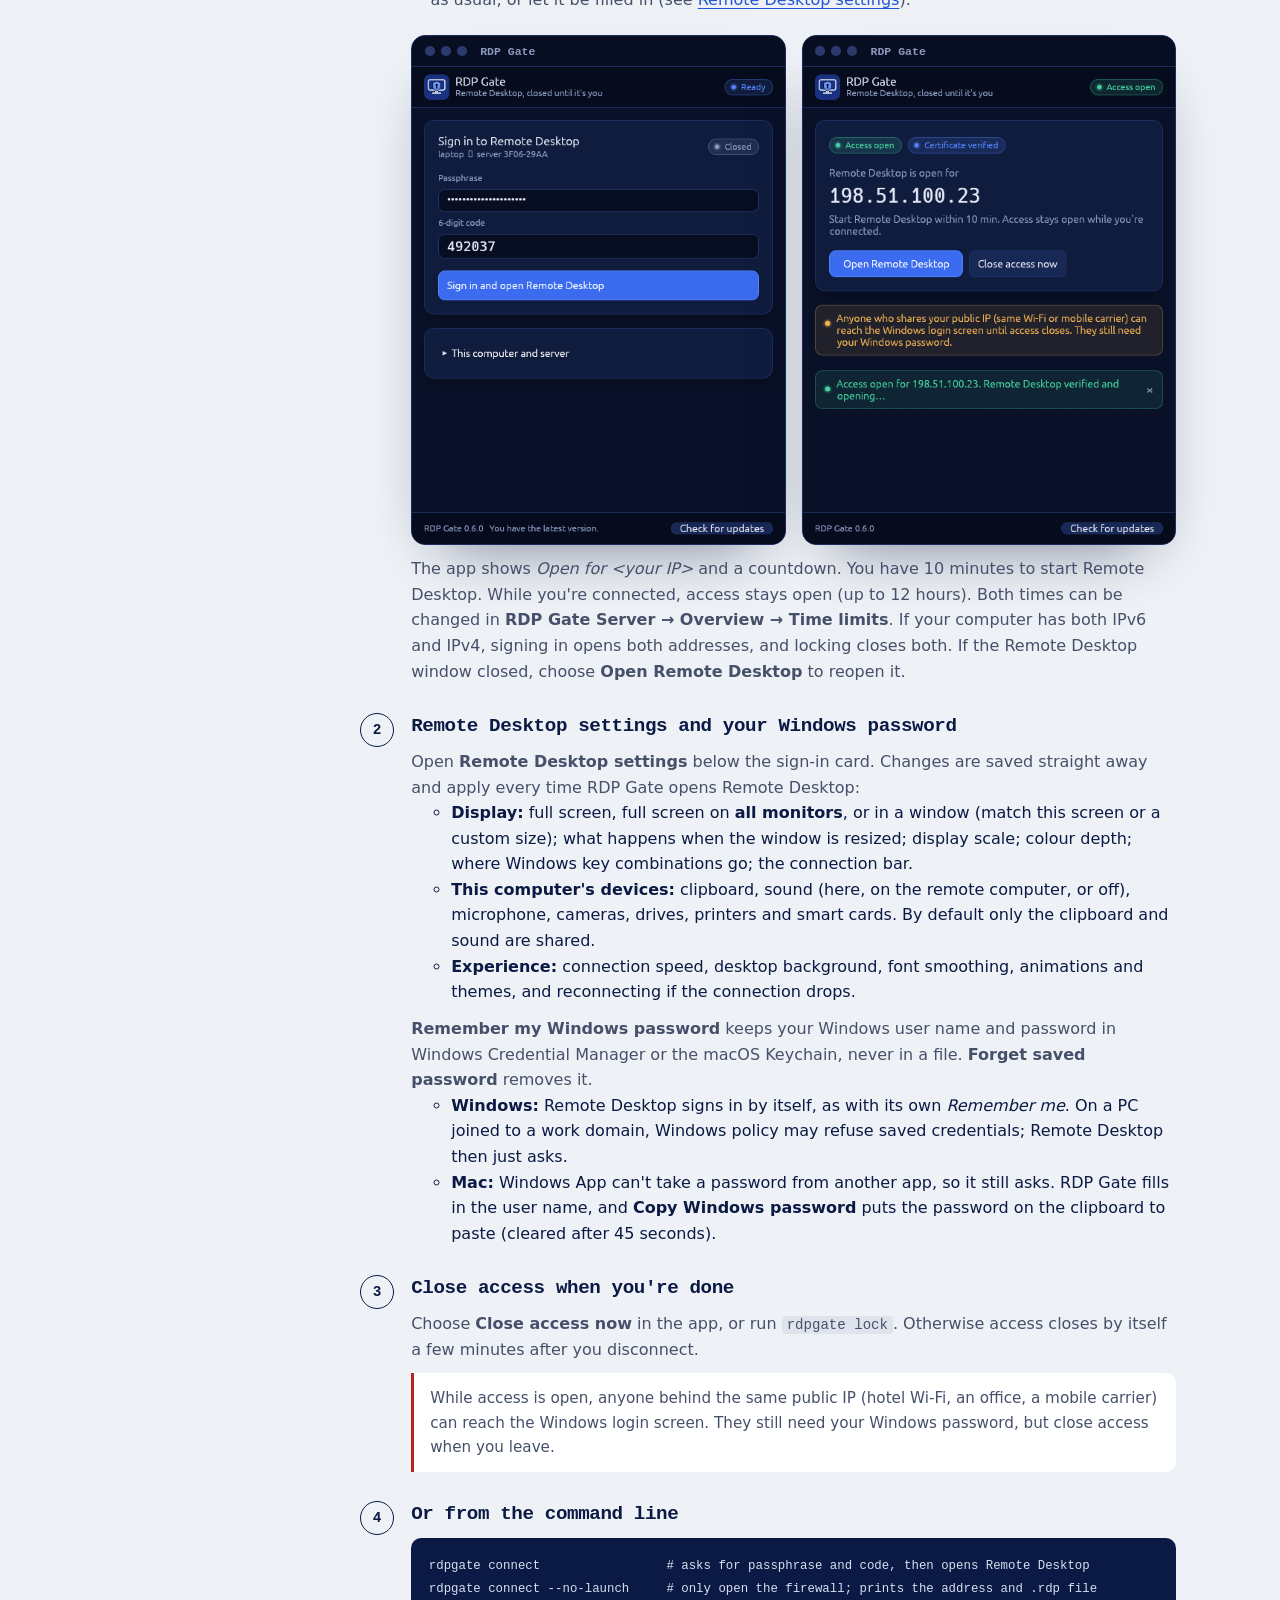
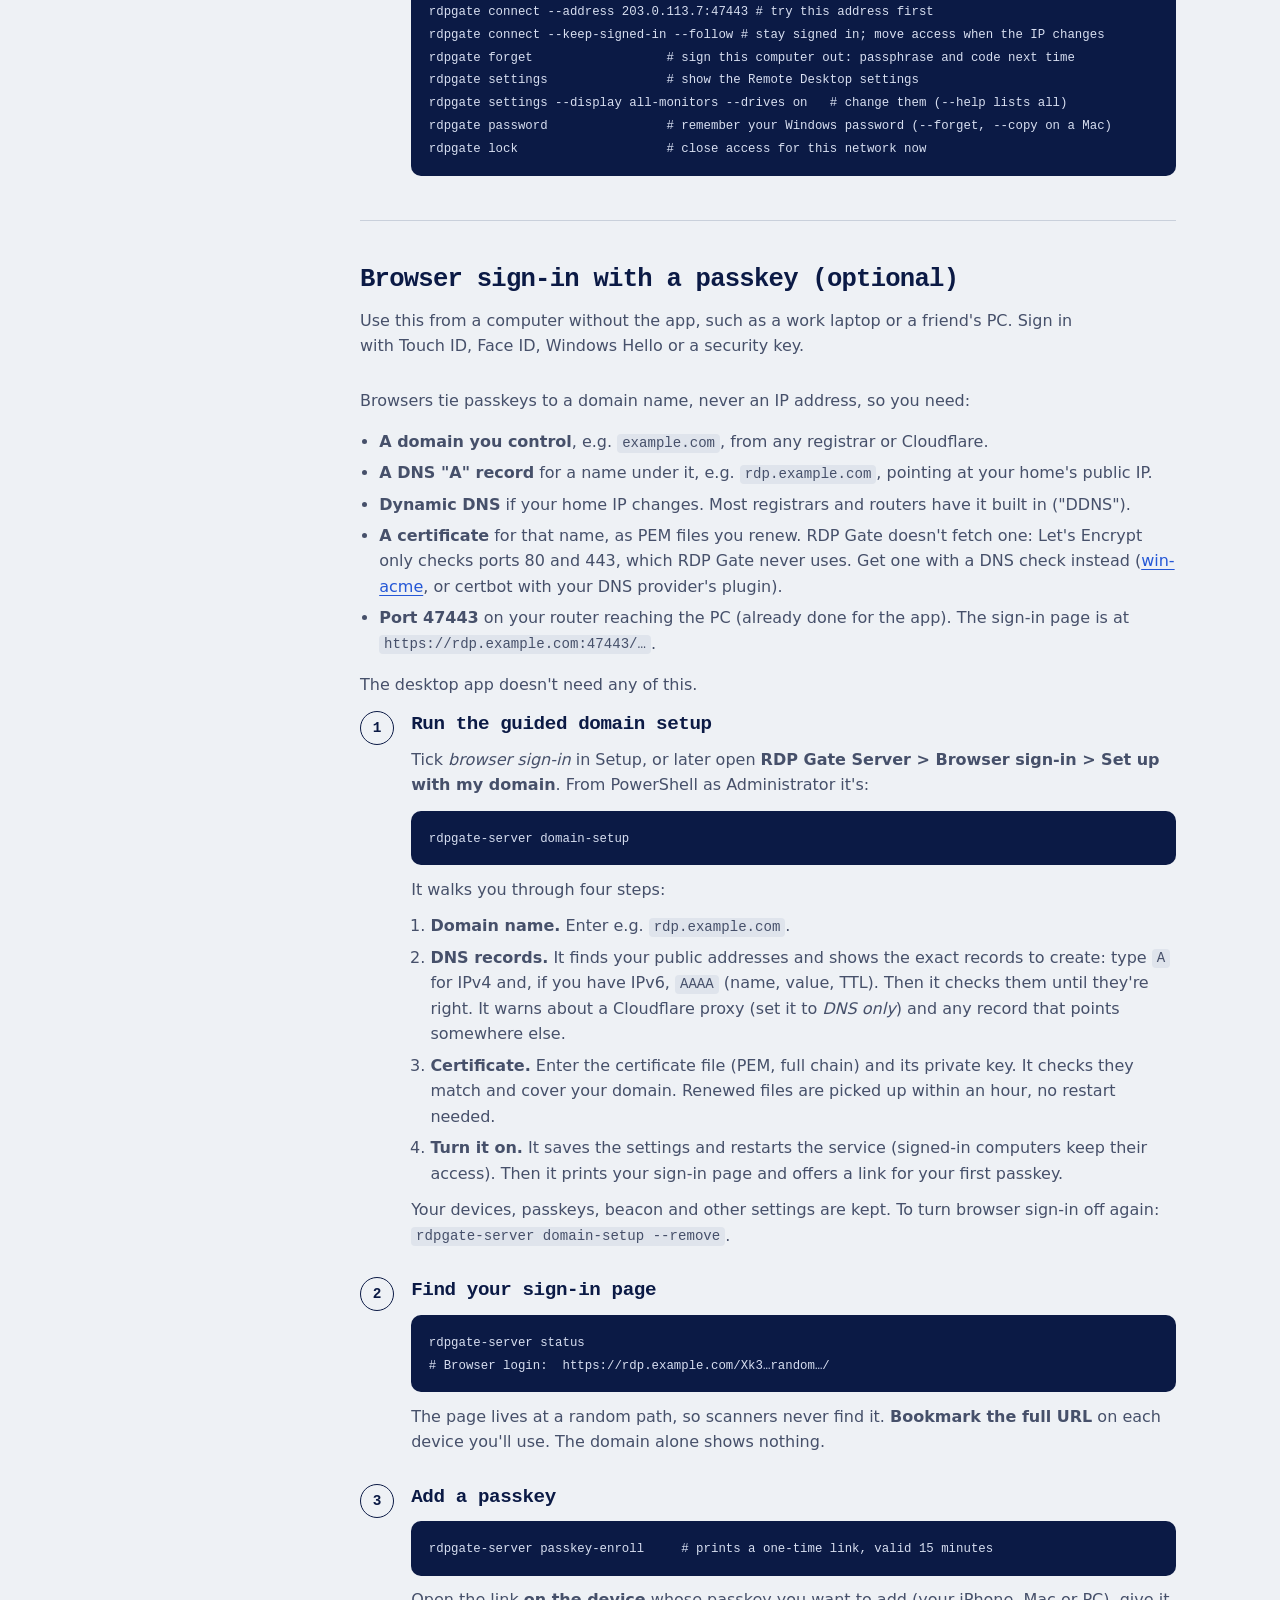
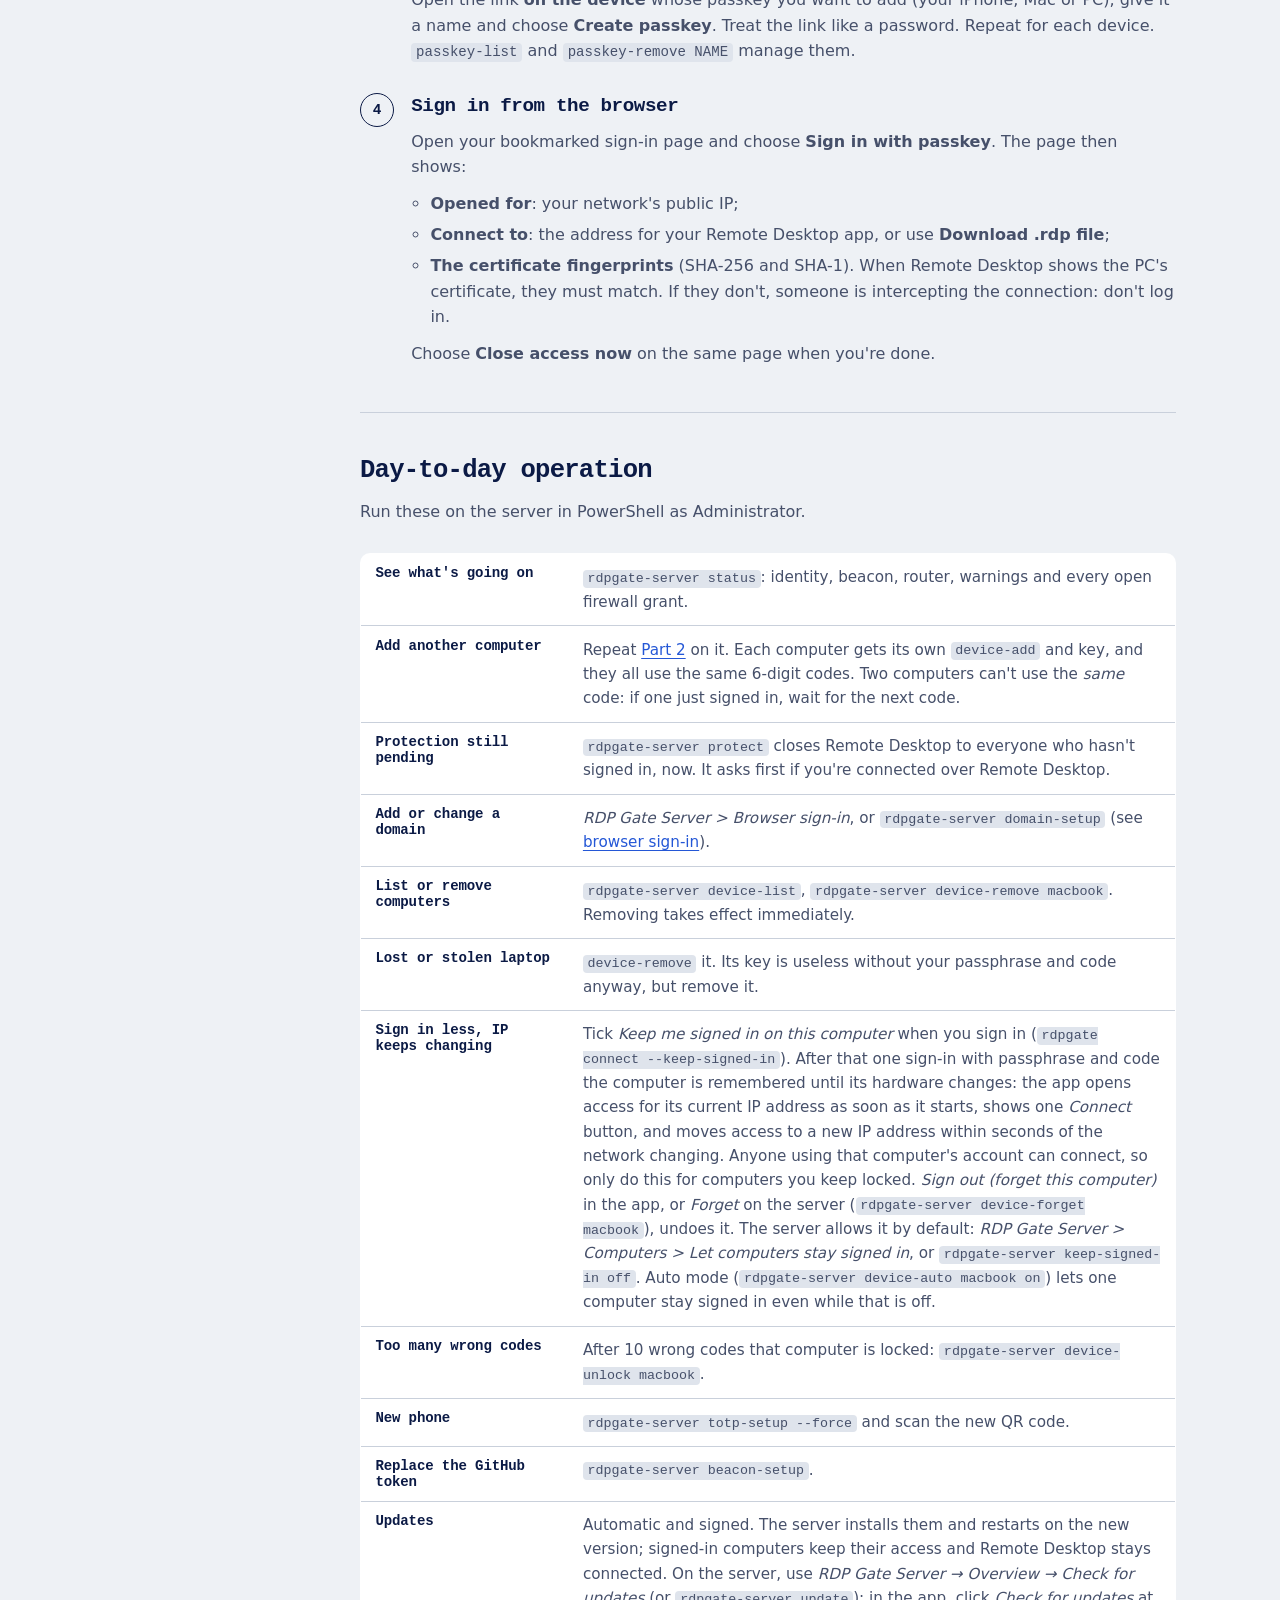
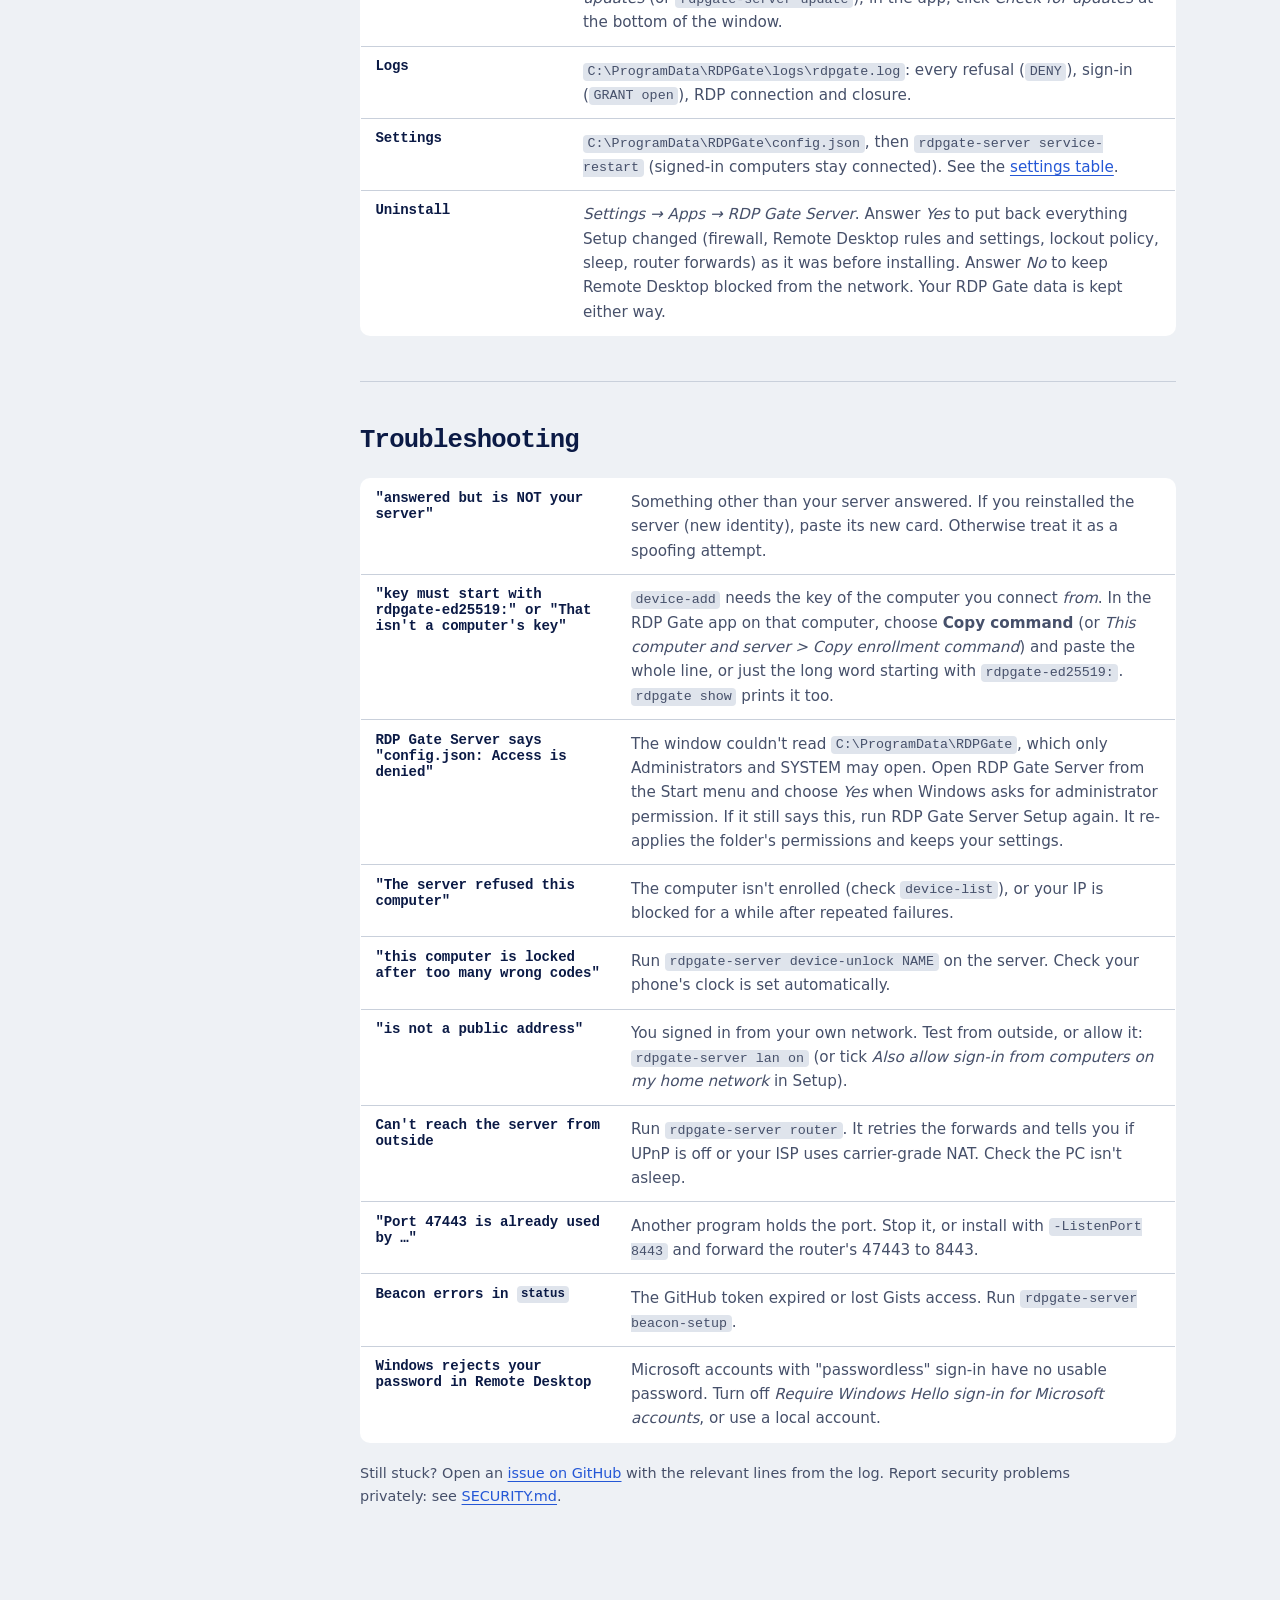
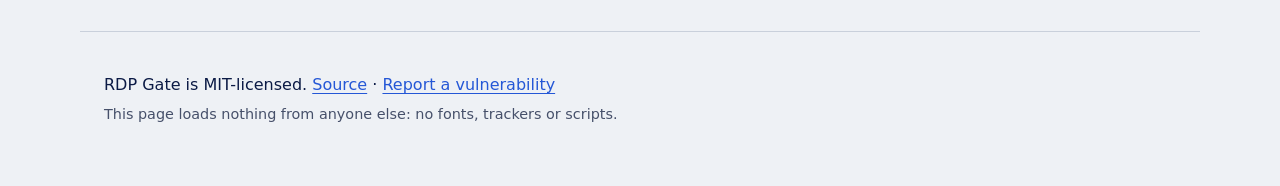
==== commit e39ac01a: "Keep signed-in computers connected across updates and restarts Every service restart (an update, or " ====
--- a/docs/guide.html
+++ b/docs/guide.html
@@ -289,7 +289,7 @@
         <li><strong>Domain name.</strong> Enter e.g. <code>rdp.example.com</code>.</li>
         <li><strong>DNS records.</strong> It finds your public addresses and shows the exact records to create: type <code>A</code> for IPv4 and, if you have IPv6, <code>AAAA</code> (name, value, TTL). Then it checks them until they're right. It warns about a Cloudflare proxy (set it to <em>DNS only</em>) and any record that points somewhere else.</li>
         <li><strong>Certificate.</strong> Enter the certificate file (PEM, full chain) and its private key. It checks they match and cover your domain. Renewed files are picked up within an hour, no restart needed.</li>
-        <li><strong>Turn it on.</strong> It saves the settings and restarts the service. If access is open, it asks first, because a restart closes it. Then it prints your sign-in page and offers a link for your first passkey.</li>
+        <li><strong>Turn it on.</strong> It saves the settings and restarts the service (signed-in computers keep their access). Then it prints your sign-in page and offers a link for your first passkey.</li>
       </ol>
       <p>Your devices, passkeys, beacon and other settings are kept. To turn browser sign-in off again: <code>rdpgate-server domain-setup --remove</code>.</p>
     </li>
@@ -332,9 +332,9 @@
     <tr><th>Too many wrong codes</th><td>After 10 wrong codes that computer is locked: <code>rdpgate-server device-unlock macbook</code>.</td></tr>
     <tr><th>New phone</th><td><code>rdpgate-server totp-setup --force</code> and scan the new QR code.</td></tr>
     <tr><th>Replace the GitHub token</th><td><code>rdpgate-server beacon-setup</code>.</td></tr>
-    <tr><th>Updates</th><td>Automatic and signed. The server installs them only while nobody has access open. On the server, use <em>RDP Gate Server → Overview → Check for updates</em> (or <code>rdpgate-server update</code>); in the app, click <em>Check for updates</em> at the bottom of the window.</td></tr>
+    <tr><th>Updates</th><td>Automatic and signed. The server installs them and restarts on the new version; signed-in computers keep their access and Remote Desktop stays connected. On the server, use <em>RDP Gate Server → Overview → Check for updates</em> (or <code>rdpgate-server update</code>); in the app, click <em>Check for updates</em> at the bottom of the window.</td></tr>
     <tr><th>Logs</th><td><code>C:\ProgramData\RDPGate\logs\rdpgate.log</code>: every refusal (<code>DENY</code>), sign-in (<code>GRANT open</code>), RDP connection and closure.</td></tr>
-    <tr><th>Settings</th><td><code>C:\ProgramData\RDPGate\config.json</code>, then <code>Restart-Service RDPGate</code>. See the <a href="https://github.com/parthh37/rdpgate#administration">settings table</a>.</td></tr>
+    <tr><th>Settings</th><td><code>C:\ProgramData\RDPGate\config.json</code>, then <code>rdpgate-server service-restart</code> (signed-in computers stay connected). See the <a href="https://github.com/parthh37/rdpgate#administration">settings table</a>.</td></tr>
     <tr><th>Uninstall</th><td><em>Settings → Apps → RDP Gate Server</em>. Answer <em>Yes</em> to put back everything Setup changed (firewall, Remote Desktop rules and settings, lockout policy, sleep, router forwards) as it was before installing. Answer <em>No</em> to keep Remote Desktop blocked from the network. Your RDP Gate data is kept either way.</td></tr>
   </table>
 </section>
